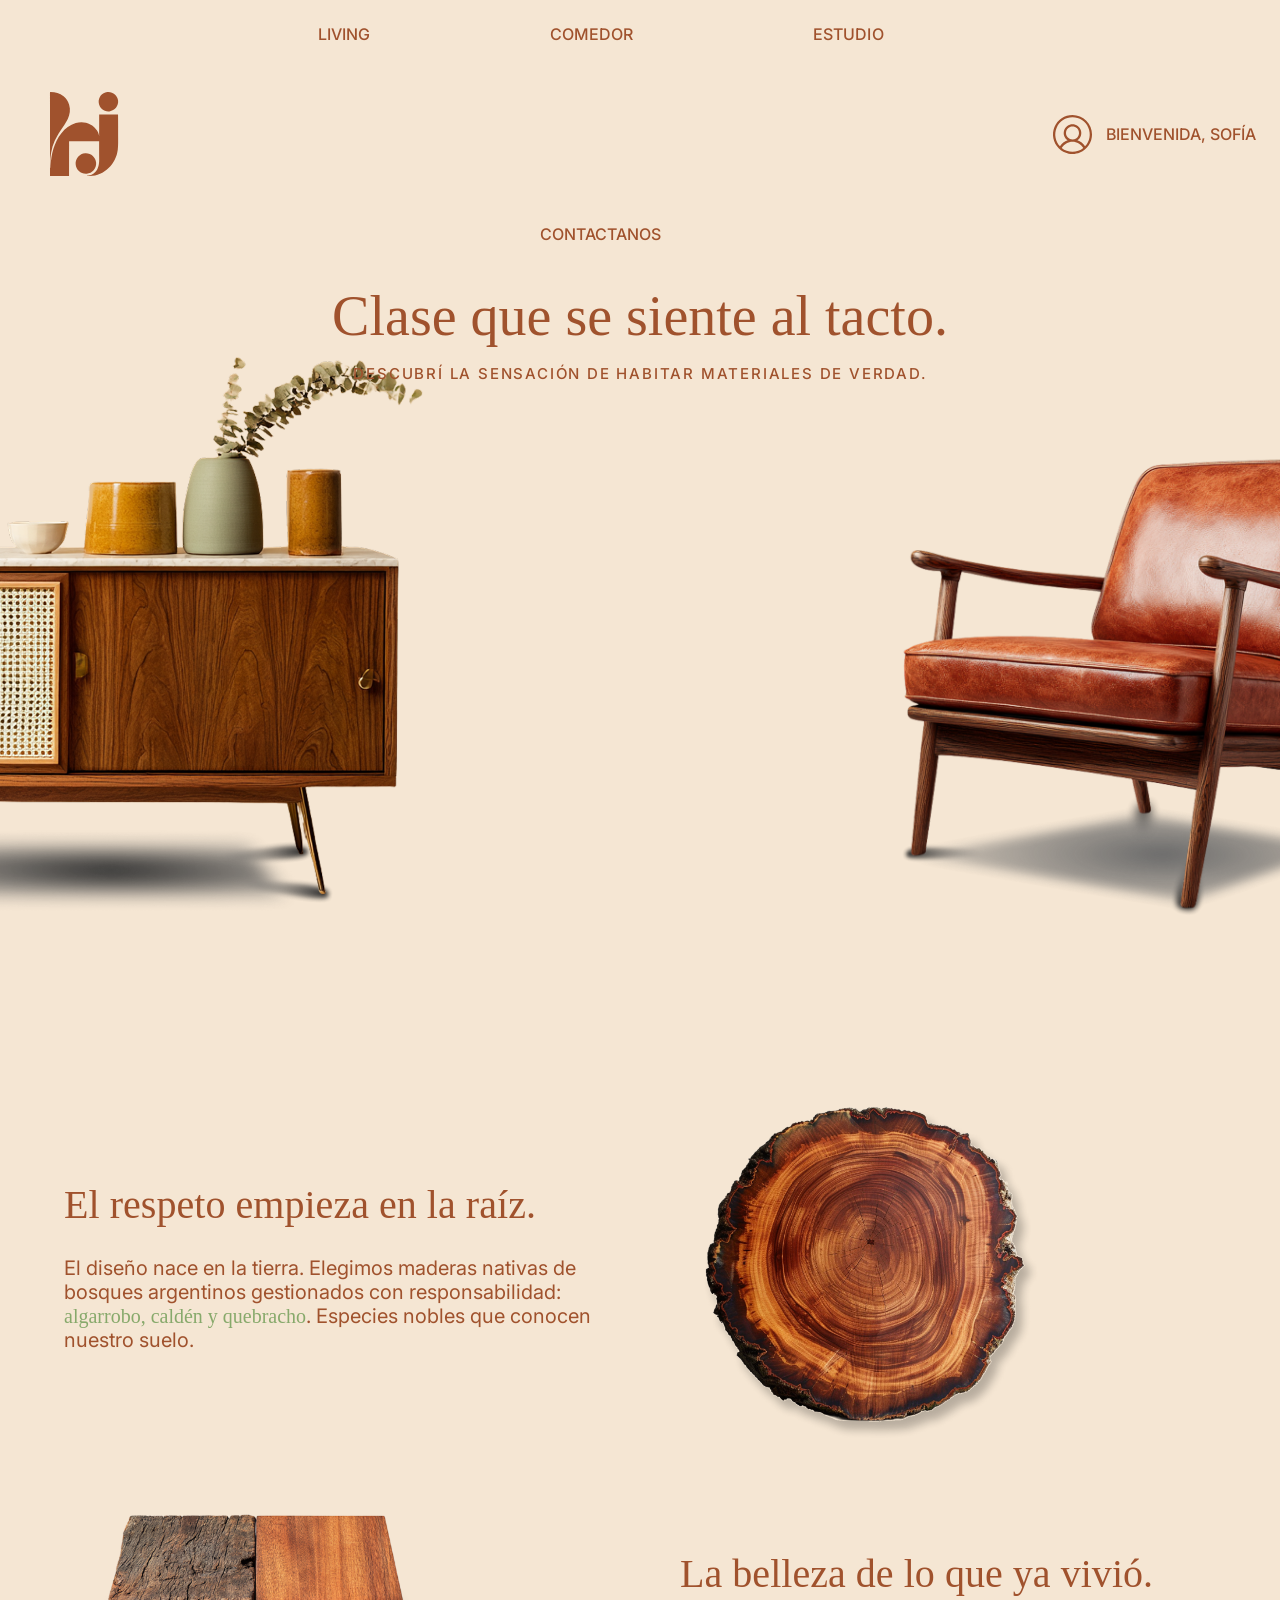
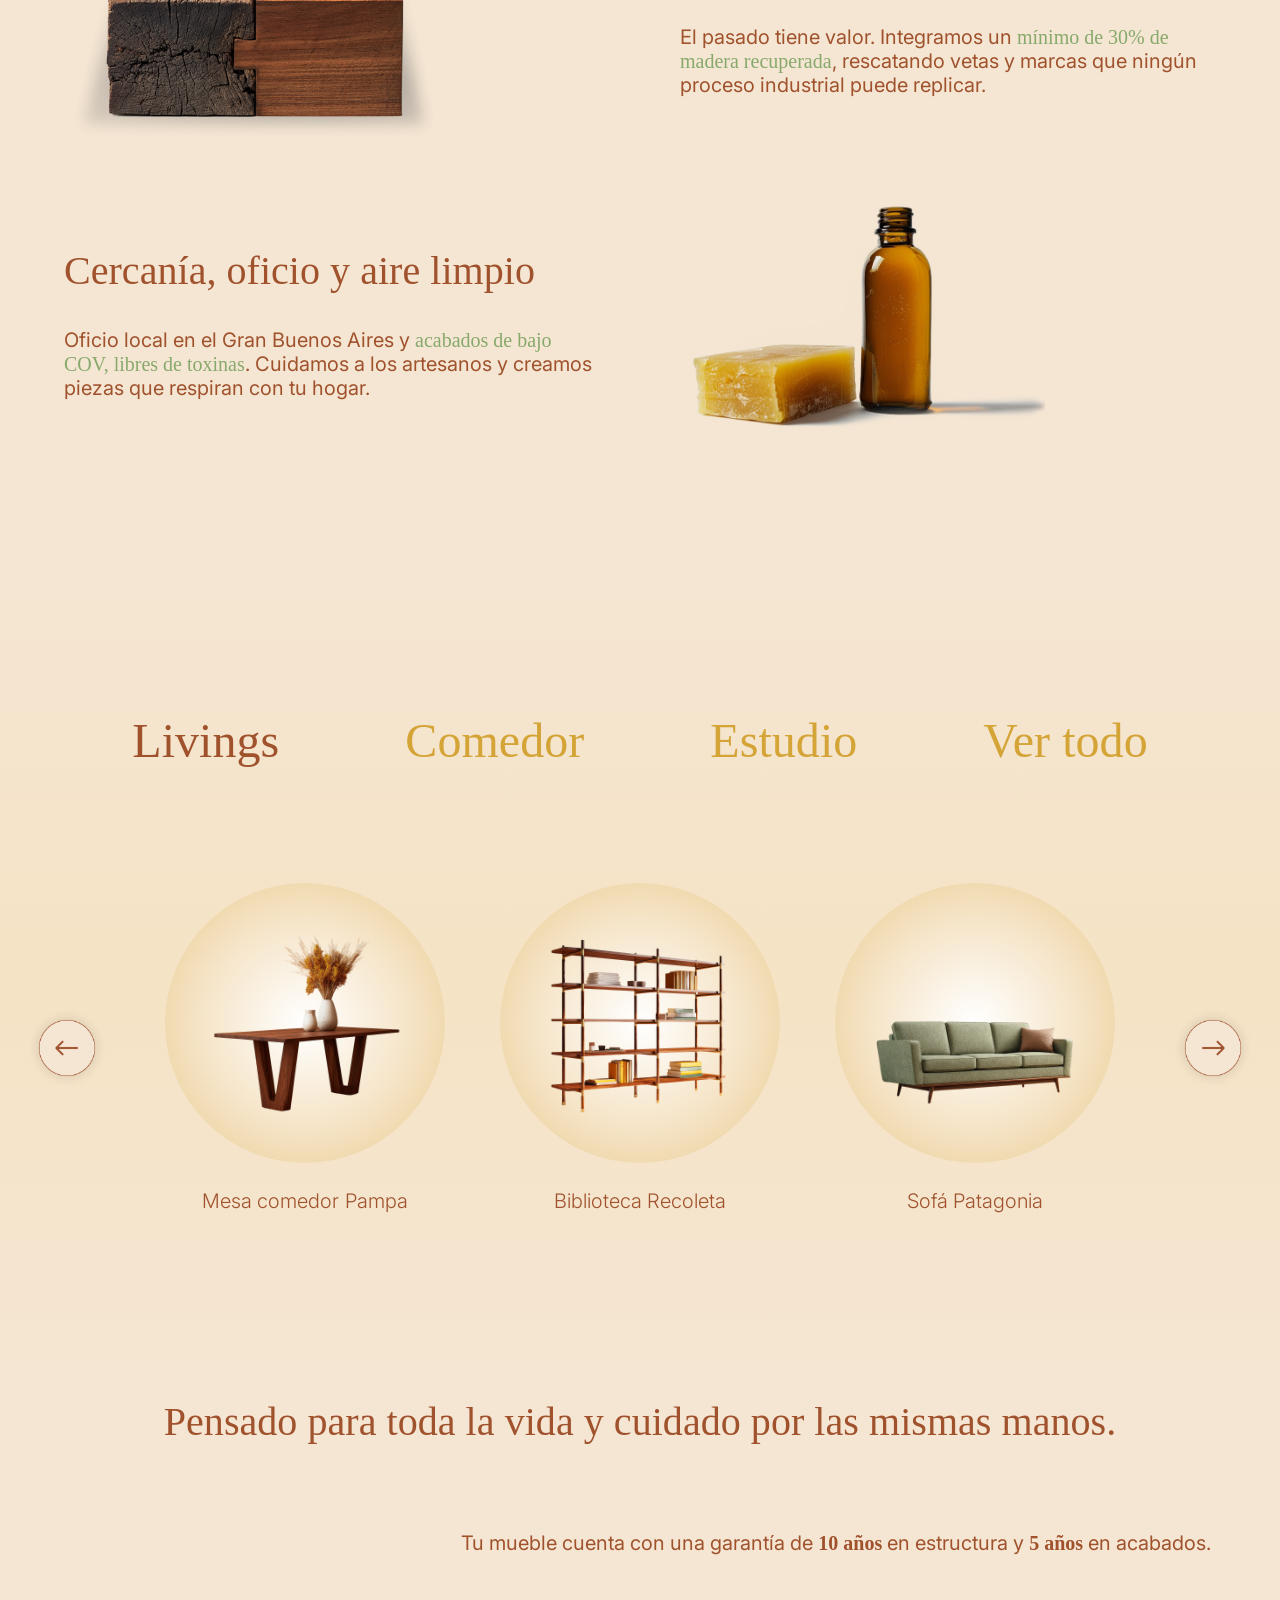
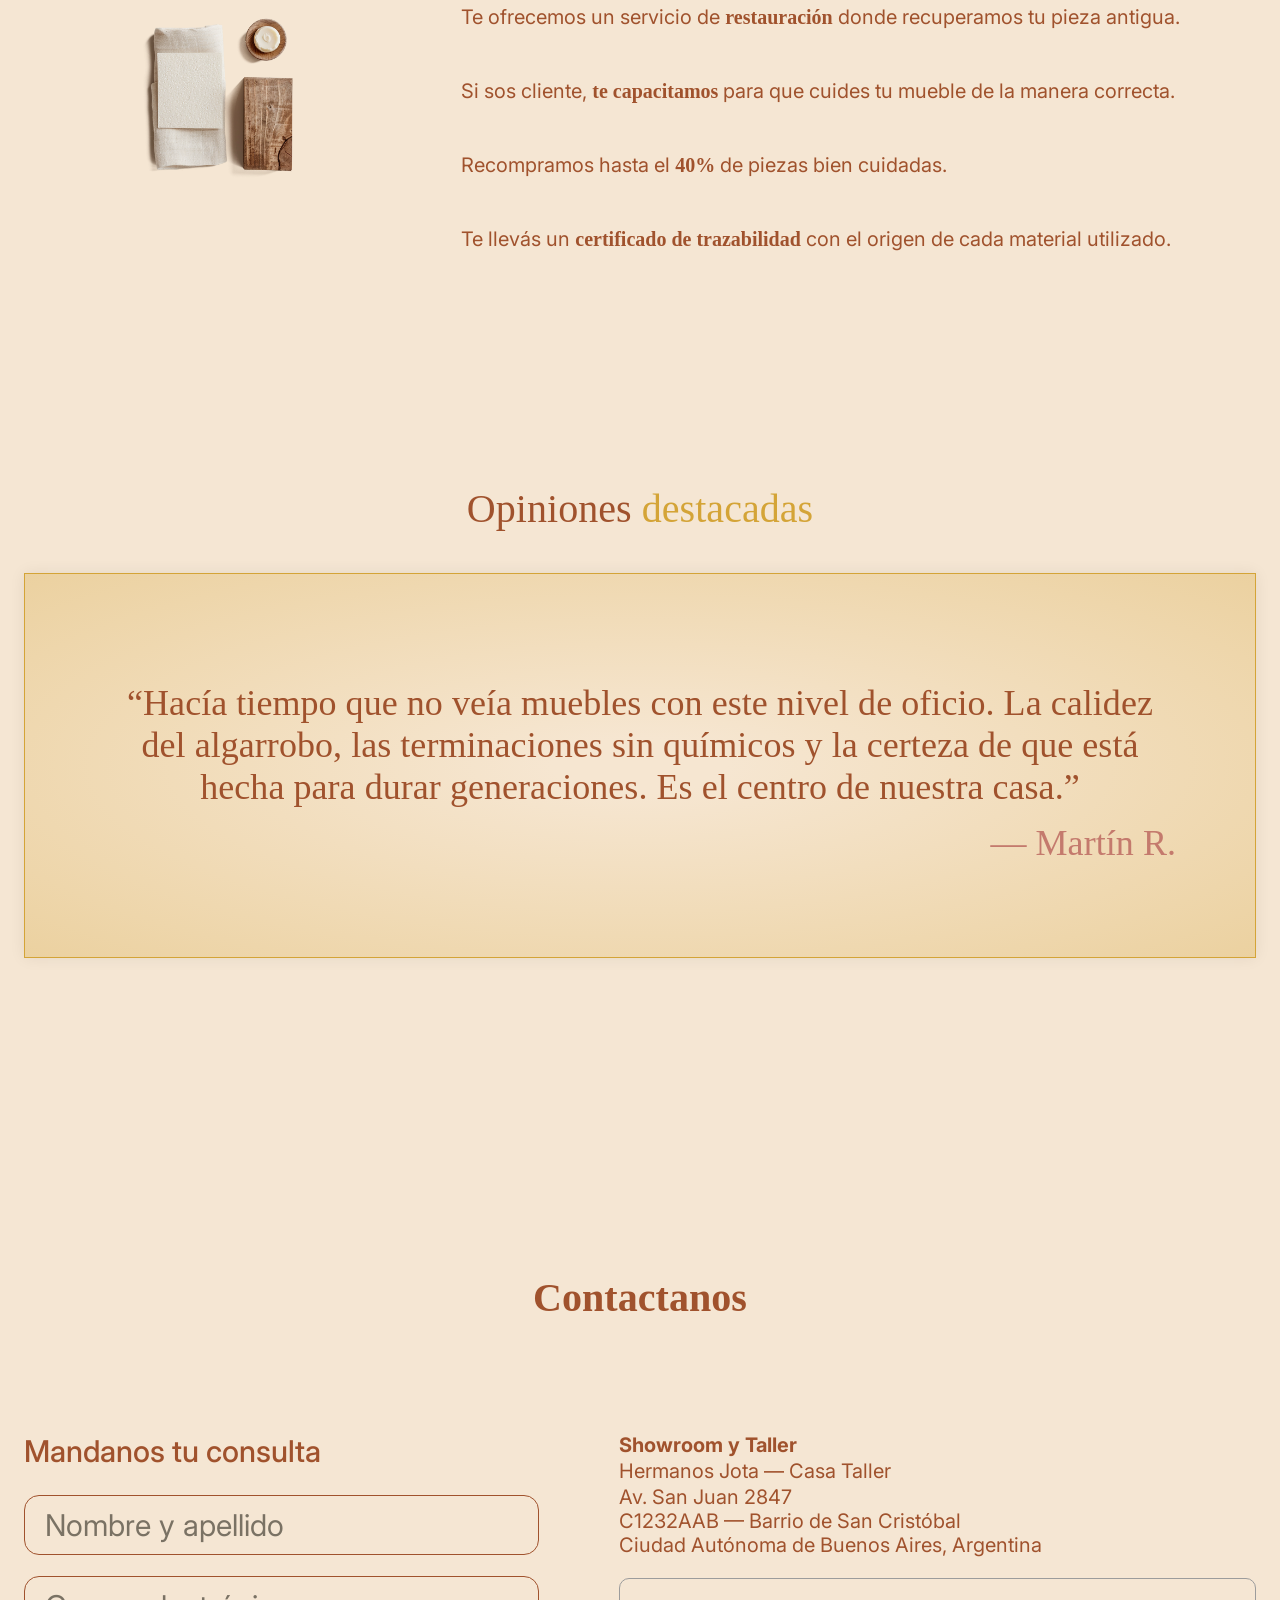
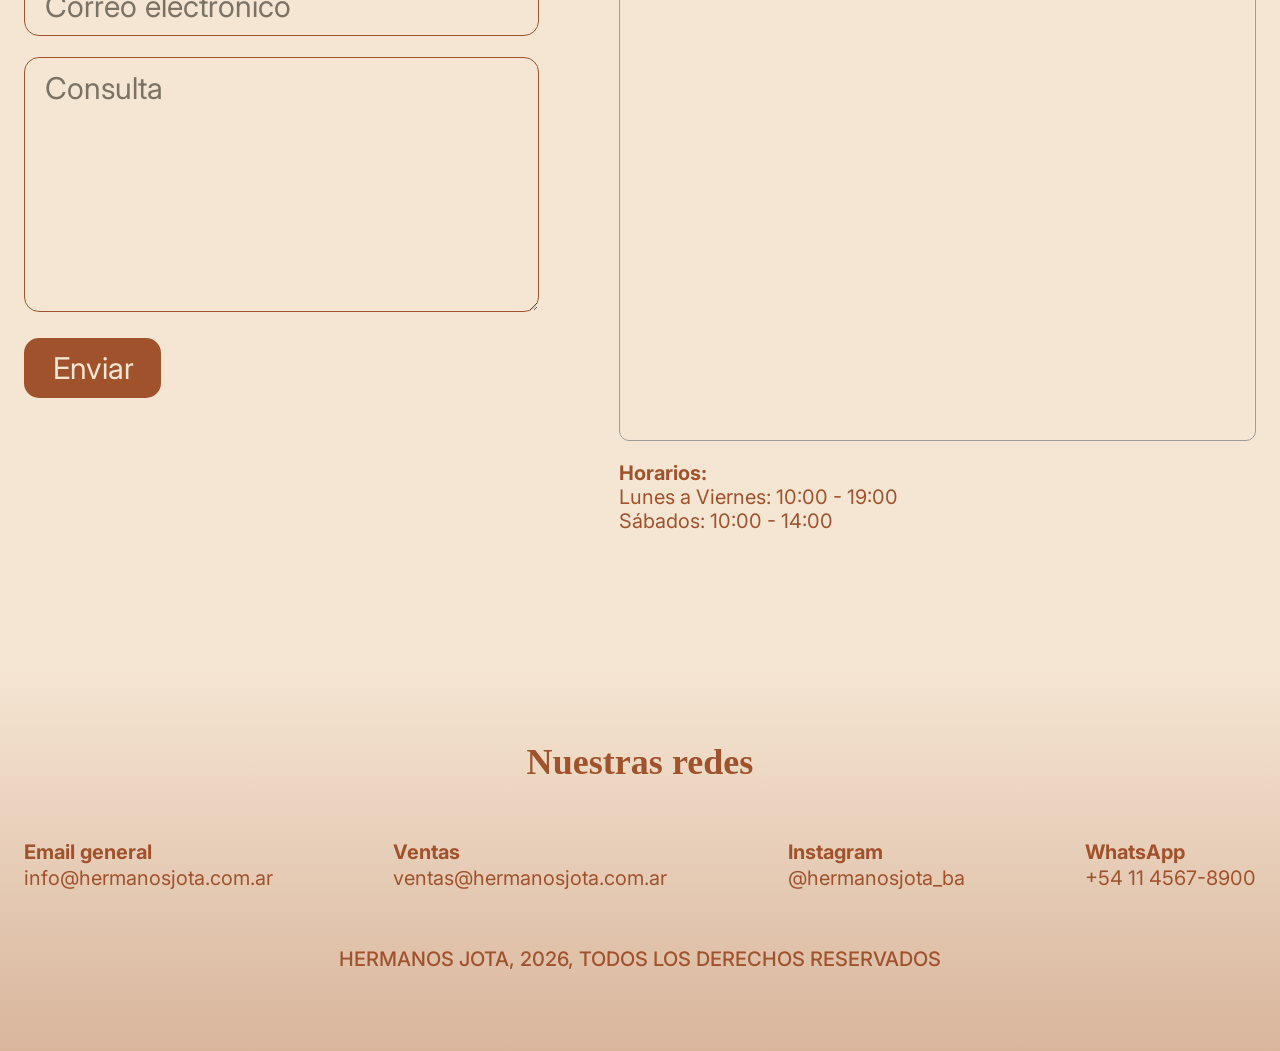
==== index.html @ d978fa51 "Add files via upload" ====
<!DOCTYPE html>
<html lang="es">
  <head>
    <meta charset="UTF-8" />
    <meta name="viewport" content="width=device-width, initial-scale=1.0" />
    <title>Mueblería Jota</title>
    <link rel="preconnect" href="https://fonts.googleapis.com" />
    <link rel="preconnect" href="https://fonts.gstatic.com" crossorigin />
    <link
      href="https://fonts.googleapis.com/css2?family=Inter:wght@300;400;500;700&display=swap"
      rel="stylesheet"
    />
    <link rel="stylesheet" href="css/variables.css" />
    <link rel="stylesheet" href="css/styles.css" />
  </head>
  <body>
    <header class="nav-bar">
      <img
        class="logo-header"
        src="./assets/logo.svg"
        alt="Mueblería Jota"
      />

      <nav class="secciones" aria-label="Secciones">
        <a href="#">LIVING</a>
        <a href="#">COMEDOR</a>
        <a href="#">ESTUDIO</a>
        <a href="#">CONTACTANOS</a>
      </nav>

      <div class="profile">
        <img
          class="profile__icon"
          src="./assets/icon-user.svg"
          alt=""
        />
        <p class="profile__label">BIENVENIDA, SOFÍA</p>
      </div>
    </header>

    <section class="hero-section">
      <div class="hero-container">
        <div class="hero-copy">
          <h1 class="hero-copy__title">Clase que se siente al tacto.</h1>
          <p class="hero-copy__subtitle">
            DESCUBRÍ LA SENSACIÓN DE HABITAR MATERIALES DE VERDAD.
          </p>
        </div>
      </div>

      <!-- Las imágenes van afuera del container de 1200px para tocar los bordes de la ventana -->
      <div class="hero-visuals">
        <img
          class="hero-visuals__mesa"
          src="./assets/Group 7.png"
          alt="Mesa de comedor con tapa de mármol"
        />
        <img
          class="hero-visuals__sillon"
          src="./assets/Group 6.png"
          alt="Sillón de cuero"
        />
      </div>
    </section>

    <section class="sostenibilidad">
      <div class="sostenibilidad__container">
        <article class="sostenibilidad__row">
          <div class="sostenibilidad__copy">
            <h2 class="sostenibilidad__title">El respeto empieza en la raíz.</h2>
            <p class="sostenibilidad__text">
              El diseño nace en la tierra. Elegimos maderas nativas de bosques
              argentinos gestionados con responsabilidad:
              <span class="sostenibilidad__accent">algarrobo, caldén y quebracho</span>.
              Especies nobles que conocen nuestro suelo.
            </p>
          </div>
          <div class="sostenibilidad__media">
            <img
              src="./assets/u2884128359_A_raw_cross-section_log_of_Argentine_Algarrobo_wo_39d5ba76-1113-412d-8379-6209f2582572_3 1.png"
              alt="Corte transversal de un tronco de algarrobo"
            />
          </div>
        </article>

        <article class="sostenibilidad__row sostenibilidad__row--reverse">
          <div class="sostenibilidad__copy">
            <h2 class="sostenibilidad__title">La belleza de lo que ya vivió.</h2>
            <p class="sostenibilidad__text">
              El pasado tiene valor. Integramos un
              <span class="sostenibilidad__accent">mínimo de 30% de madera recuperada</span>,
              rescatando vetas y marcas que ningún proceso industrial puede
              replicar.
            </p>
          </div>
          <div class="sostenibilidad__media">
            <img
              src="./assets/Group 8.png"
              alt="Unión de madera recuperada y madera nueva"
            />
          </div>
        </article>

        <article class="sostenibilidad__row">
          <div class="sostenibilidad__copy sostenibilidad__copy--wide-gap">
            <h2 class="sostenibilidad__title">Cercanía, oficio y aire limpio</h2>
            <p class="sostenibilidad__text">
              Oficio local en el Gran Buenos Aires y
              <span class="sostenibilidad__accent">acabados de bajo COV, libres de toxinas</span>.
              Cuidamos a los artesanos y creamos piezas que respiran con tu
              hogar.
            </p>
          </div>
          <div class="sostenibilidad__media">
            <img
              src="./assets/u2884128359_A_raw_cross-section_log_of_Argentine_Algarrobo_wo_39d5ba76-1113-412d-8379-6209f2582572_32.png"
              alt="Acabado natural con cera y frasco de vidrio"
            />
          </div>
        </article>
      </div>
    </section>

    <section class="catalogo">
      <div class="catalogo__container">
        <nav class="catalogo__categories" aria-label="Categorías del catálogo">
          <a class="catalogo__category catalogo__category--active" href="#">Livings</a>
          <a class="catalogo__category" href="#">Comedor</a>
          <a class="catalogo__category" href="#">Estudio</a>
          <a class="catalogo__category" href="#">Ver todo</a>
        </nav>

        <div class="catalogo__carousel">
          <button class="catalogo__arrow" type="button" aria-label="Producto anterior">
            <img src="./assets/arrow-left.png" alt="" />
          </button>

          <div class="catalogo__products">
            <article class="catalogo__card">
              <div class="catalogo__circle">
                <img
                  src="./assets/Mesa Comedor Pampa.png"
                  alt="Mesa comedor Pampa"
                />
              </div>
              <p class="catalogo__name">Mesa comedor Pampa</p>
            </article>

            <article class="catalogo__card">
              <div class="catalogo__circle">
                <img
                  src="./assets/Biblioteca Recoleta.png"
                  alt="Biblioteca Recoleta"
                />
              </div>
              <p class="catalogo__name">Biblioteca Recoleta</p>
            </article>

            <article class="catalogo__card">
              <div class="catalogo__circle">
                <img
                  src="./assets/Sofá Patagonia.png"
                  alt="Sofá Patagonia"
                />
              </div>
              <p class="catalogo__name">Sofá Patagonia</p>
            </article>
          </div>

          <button class="catalogo__arrow" type="button" aria-label="Producto siguiente">
            <img src="./assets/arrow-right.png" alt="" />
          </button>
        </div>
      </div>
    </section>

    <section class="garantia">
      <div class="garantia__container">
        <h2 class="garantia__title">
          Pensado para toda la vida y cuidado por las mismas manos.
        </h2>

        <div class="garantia__content">
          <div class="garantia__media">
            <img
              src="./assets/u2884128359_A_raw_cross-section_log_of_Argentine_Algarrobo_wo_39d5ba76-1113-412d-8379-6209f2582572_3.png"
              alt="Telas, jabón y madera natural"
            />
          </div>

          <div class="garantia__list">
            <p class="garantia__item">
              Tu mueble cuenta con una garantía de
              <strong>10 años</strong> en estructura y <strong>5 años</strong> en
              acabados.
            </p>
            <p class="garantia__item">
              Te ofrecemos un servicio de <strong>restauración</strong> donde
              recuperamos tu pieza antigua.
            </p>
            <p class="garantia__item">
              Si sos cliente, <strong>te capacitamos</strong> para que cuides tu
              mueble de la manera correcta.
            </p>
            <p class="garantia__item">
              Recompramos hasta el <strong>40%</strong> de piezas bien cuidadas.
            </p>
            <p class="garantia__item">
              Te llevás un <strong>certificado de trazabilidad</strong> con el
              origen de cada material utilizado.
            </p>
          </div>
        </div>
      </div>
    </section>

    <section class="opiniones">
      <div class="opiniones__container">
        <h2 class="opiniones__title">
          Opiniones <span class="opiniones__title-accent">destacadas</span>
        </h2>

        <blockquote class="opiniones__card">
          <p class="opiniones__quote">
            “Hacía tiempo que no veía muebles con este nivel de oficio. La
            calidez del algarrobo, las terminaciones sin químicos y la certeza
            de que está hecha para durar generaciones. Es el centro de nuestra
            casa.”
          </p>
          <footer class="opiniones__author">— Martín R.</footer>
        </blockquote>
      </div>
    </section>

    <section class="contacto" id="contacto">
      <div class="contacto__container">
        <h2 class="contacto__title">Contactanos</h2>

        <div class="contacto__layout">
          <form class="contacto__form" action="#" method="post">
            <p class="contacto__form-title">Mandanos tu consulta</p>

            <div class="contacto__fields">
              <div class="contacto__field">
                <label class="contacto__sr-only" for="nombre">Nombre y apellido</label>
                <input
                  id="nombre"
                  class="contacto__input"
                  type="text"
                  name="nombre"
                  placeholder="Nombre y apellido"
                  autocomplete="name"
                />
              </div>

              <div class="contacto__field">
                <label class="contacto__sr-only" for="email">Correo electrónico</label>
                <input
                  id="email"
                  class="contacto__input"
                  type="email"
                  name="email"
                  placeholder="Correo electrónico"
                  autocomplete="email"
                />
              </div>

              <div class="contacto__field">
                <label class="contacto__sr-only" for="consulta">Consulta</label>
                <textarea
                  id="consulta"
                  class="contacto__textarea"
                  name="consulta"
                  placeholder="Consulta"
                  rows="6"
                ></textarea>
              </div>
            </div>

            <button class="contacto__submit" type="submit">Enviar</button>
          </form>

          <aside class="contacto__info">
            <address class="contacto__address">
              <p><strong>Showroom y Taller</strong></p>
              <p>Hermanos Jota — Casa Taller</p>
              <p>
                Av. San Juan 2847<br />
                C1232AAB — Barrio de San Cristóbal<br />
                Ciudad Autónoma de Buenos Aires, Argentina
              </p>
            </address>

            <div class="map-container">
              <iframe
                src="https://www.google.com/maps?q=Av.+San+Juan+2847,+San+Crist%C3%B3bal,+Buenos+Aires&output=embed"
                title="Ubicación del showroom Hermanos Jota"
                width="100%"
                height="100%"
                style="border: 0"
                allowfullscreen=""
                loading="lazy"
                referrerpolicy="no-referrer-when-downgrade"
              ></iframe>
            </div>

            <p class="contacto__horarios">
              <strong>Horarios:</strong><br />
              Lunes a Viernes: 10:00 - 19:00<br />
              Sábados: 10:00 - 14:00
            </p>
          </aside>
        </div>
      </div>
    </section>

    <footer class="pie">
      <div class="pie__container">
        <h2 class="pie__title">Nuestras redes</h2>

        <div class="pie__redes">
          <div class="pie__item">
            <p class="pie__label">Email general</p>
            <a class="pie__link" href="mailto:info@hermanosjota.com.ar">
              info@hermanosjota.com.ar
            </a>
          </div>

          <div class="pie__item">
            <p class="pie__label">Ventas</p>
            <a class="pie__link" href="mailto:ventas@hermanosjota.com.ar">
              ventas@hermanosjota.com.ar
            </a>
          </div>

          <div class="pie__item">
            <p class="pie__label">Instagram</p>
            <a
              class="pie__link"
              href="https://www.instagram.com/hermanosjota_ba"
              target="_blank"
              rel="noopener noreferrer"
            >
              @hermanosjota_ba
            </a>
          </div>

          <div class="pie__item">
            <p class="pie__label">WhatsApp</p>
            <a class="pie__link" href="https://wa.me/541145678900">
              +54 11 4567-8900
            </a>
          </div>
        </div>

        <p class="pie__copy">
          HERMANOS JOTA, 2026, TODOS LOS DERECHOS RESERVADOS
        </p>
      </div>
    </footer>
  </body>
</html>
---- css/variables.css ----
:root {
    --text-main: #A0522D;
    --bg-surface: #F5E6D3;
    --sust-accent: #87A96B;
    --pink-accent: #C47A6D;
    --gold-accent: #D4A437;
    --radius-md: 12px;
    --transition-base: 0.25s ease;
  }
---- css/styles.css ----
*,
*::before,
*::after {
  box-sizing: border-box;
}

html {
  box-sizing: border-box;
}

body {
  margin: 0;
  background-color: var(--bg-surface);
}

.nav-bar {
  display: flex;
  flex-direction: row;
  flex-wrap: wrap;
  align-items: center;
  justify-content: space-between;
  gap: 24px;
  max-width: 1440px;
  margin: 0 auto;
  padding: 24px 24px 0;
}

.logo-header {
  display: block;
  max-width: 120px;
  height: auto;
  margin-right: 20px;
}

.secciones {
  display: flex;
  flex-direction: row;
  flex-wrap: wrap;
  justify-content: center;
  align-items: center;
  flex: 1;
  gap: 180px;
}

.secciones a {
  font-family: "Inter", sans-serif;
  font-weight: 500;
  font-size: 16px;
  line-height: normal;
  letter-spacing: 0.0192px;
  color: var(--text-main);
  text-decoration: none;
  white-space: nowrap;
}

.profile {
  display: flex;
  flex-direction: row;
  align-items: center;
  gap: 9px;
}

.profile__icon {
  display: block;
  width: 49px;
  height: 49px;
  object-fit: contain;
  margin-left: 10px;
}

.profile__label {
  margin: 0;
  font-family: "Inter", sans-serif;
  font-weight: 500;
  font-size: 16px;
  line-height: normal;
  letter-spacing: 0.0192px;
  color: var(--text-main);
  white-space: nowrap;
}

.hero-section {
  position: relative;
  width: 100%;
  overflow: hidden; /* Corta el sobrante contra el borde de la pantalla */
  display: flex;
  flex-direction: column;
  align-items: center;
  padding-top: 40px;
}

.hero-container {
  display: flex;
  flex-direction: column;
  max-width: 1200px;
  margin: 0 auto;
  padding: 0 24px;
  width: 100%;
  z-index: 2; /* Asegura que el texto esté siempre por encima si se tocan */
}

.hero-copy {
  display: flex;
  flex-direction: column;
  align-items: center;
  gap: 16px; /* 32px era demasiado espacio vertical */
}

.hero-copy__title {
  margin: 0;
  width: 100%;
  font-family: Georgia, "Times New Roman", serif;
  font-weight: 400;
  font-size: 56px;
  line-height: 1.15;
  color: var(--text-main);
  text-align: center;
}

.hero-copy__subtitle {
  margin: 0;
  width: 100%;
  font-family: "Inter", sans-serif;
  font-weight: 500;
  font-size: 15px; /* 20px se iba de escala comparado con el Figma */
  letter-spacing: 0.12em;
  color: var(--text-main);
  text-align: center;
}

/* Contenedor de ancho completo real */
.hero-visuals {
  width: 100vw; /* 100% del ancho del viewport */
  display: flex;
  flex-direction: row;
  justify-content: space-between;
  align-items: flex-end; /* Apoya los muebles en la base */
  margin-top: -220px; /* Sube las imágenes para integrarlas con el espacio del texto */
  pointer-events: none;
}

.hero-visuals img {
  display: block;
  height: auto;
}

/* Mesa a la izquierda */
.hero-visuals__mesa {
  flex: 0 0 auto;
  width: 38vw;
  max-width: 480px;
  min-width: 320px;
  margin-left: -1vw; /* Sangra exactamente hacia el borde izquierdo de la pantalla */
  
}

/* Sillón a la derecha */
.hero-visuals__sillon {
  flex: 0 0 auto;
  width: 38vw;
  max-width: 520px;
  min-width: 300px;
  margin-right: -3vw; /* Sangra exactamente hacia el borde derecho de la pantalla */
  margin-bottom: 50px;
}

.sostenibilidad {
  background-color: var(--bg-surface);
  padding: 118px 0;
}

.sostenibilidad__container {
  display: flex;
  flex-direction: column;
  gap: 35px;
  max-width: 1200px;
  width: 100%;
  margin: 0 auto;
  padding: 0 24px;
}

.sostenibilidad__row {
  display: flex;
  flex-direction: row;
  align-items: center;
  gap: 80px;
}

.sostenibilidad__row--reverse {
  flex-direction: row-reverse;
}

.sostenibilidad__copy {
  display: flex;
  flex-direction: column;
  align-items: flex-start;
  gap: 28px;
  flex: 1 1 0;
  min-width: 0;
}

.sostenibilidad__copy--wide-gap {
  gap: 34px;
}

.sostenibilidad__title {
  margin: 0;
  width: 100%;
  font-family: Georgia, "Times New Roman", serif;
  font-weight: 400;
  font-size: 40px;
  line-height: normal;
  letter-spacing: 0.0368px;
  color: var(--text-main);
}

.sostenibilidad__text {
  margin: 0;
  width: 100%;
  font-family: "Inter", sans-serif;
  font-weight: 400;
  font-size: 20px;
  line-height: normal;
  color: var(--text-main);
}

.sostenibilidad__accent {
  font-family: Georgia, "Times New Roman", serif;
  font-weight: 400;
  color: var(--sust-accent);
}

.sostenibilidad__media {
  display: flex;
  flex-direction: column;
  flex: 1 1 0;
  min-width: 0;
}

.sostenibilidad__media img {
  display: block;
  width: 70%;
  max-width: 100%;
  height: auto;
}

.catalogo {
  background: linear-gradient(
    180deg,
    var(--bg-surface) 0%,
    #f5e3c5 50%,
    var(--bg-surface) 100%
  );
  padding: 150px 24px 180px 24px;
}

.catalogo__container {
  display: flex;
  flex-direction: column;
  align-items: center;
  gap: 115px;
  width: 100%;
  max-width: 1824px;
  margin: 0 auto;
}

.catalogo__categories {
  display: flex;
  flex-direction: row;
  align-items: center;
  justify-content: center;
  gap: 126px;
}

.catalogo__category {
  font-family: Georgia, "Times New Roman", serif;
  font-weight: 400;
  font-size: 48px;
  line-height: normal;
  letter-spacing: 0.048px;
  color: var(--gold-accent);
  text-decoration: none;
  white-space: nowrap;
}

.catalogo__category--active {
  color: var(--text-main);
}

.catalogo__carousel {
  display: flex;
  flex-direction: row;
  align-items: center;
  justify-content: center;
  gap: 55px;
  width: 100%;
}

.catalogo__arrow {
  display: flex;
  align-items: center;
  justify-content: center;
  width: 86px;
  height: 86px;
  padding: 0;
  border: none;
  background: transparent;
  cursor: pointer;
  flex-shrink: 0;
}

.catalogo__arrow img {
  display: block;
  width: 86px;
  height: 86px;
  object-fit: contain;
}

.catalogo__products {
  display: flex;
  flex-direction: row;
  align-items: center;
  justify-content: center;
  gap: 55px;
  flex: 1;
  min-width: 0;
}

.catalogo__card {
  display: flex;
  flex-direction: column;
  align-items: center;
  gap: 26px;
  flex: 1 1 0;
  max-width: 475px;
  min-width: 0;
}

.catalogo__circle {
  display: flex;
  align-items: center;
  justify-content: center;
  width: 100%;
  aspect-ratio: 1;
  border-radius: 50%;
  overflow: hidden;
  background: radial-gradient(
    circle at center,
    #ffffff 0%,
    #f5e3c5 55%,
    #e8c98a 100%
  );
}

.catalogo__circle img {
  display: block;
  width: 80%;
  height: auto;
  max-width: 100%;
  object-fit: contain;
}

.catalogo__name {
  margin: 0;
  font-family: "Inter", sans-serif;
  font-weight: 300;
  font-size: 20px;
  line-height: normal;
  letter-spacing: 0.004px;
  color: var(--text-main);
  text-align: center;
}

.garantia {
  background-color: var(--bg-surface);
  padding: 5px 24px 5px 24px;
}

.garantia__container {
  display: flex;
  flex-direction: column;
  align-items: center;
  gap: 86px;
  width: 100%;
  max-width: 1796px;
  margin: 0 auto;
}

.garantia__title {
  margin: 0;
  width: 100%;
  max-width: 1258px;
  font-family: Georgia, "Times New Roman", serif;
  font-weight: 400;
  font-size: 40px;
  line-height: normal;
  letter-spacing: 0.048px;
  color: var(--text-main);
  text-align: center;
}

.garantia__content {
  display: flex;
  flex-direction: row;
  align-items: center;
  justify-content: center;
  gap: 40px;
  width: 100%;
}

.garantia__media {
  display: flex;
  flex-direction: column;
  flex: 1 1 0;
  min-width: 0;
}

.garantia__media img {
  display: block;
  width: 100%;
  max-width: 100%;
  height: auto;
}

.garantia__list {
  display: flex;
  flex-direction: column;
  align-items: flex-start;
  gap: 50px;
  flex: 2 1 0;
  min-width: 0;
}

.garantia__item {
  margin: 0;
  width: 100%;
  font-family: "Inter", sans-serif;
  font-weight: 400;
  font-size: 20px;
  line-height: normal;
  color: var(--text-main);
}

.garantia__item strong {
  font-family: Georgia, "Times New Roman", serif;
  font-weight: 700;
}

.opiniones {
  background-color: var(--bg-surface);
  padding: 229px 24px;
}

.opiniones__container {
  display: flex;
  flex-direction: column;
  align-items: center;
  gap: 41px;
  width: 100%;
  max-width: 1304px;
  margin: 0 auto;
}

.opiniones__title {
  margin: 0;
  font-family: Georgia, "Times New Roman", serif;
  font-weight: 400;
  font-size: 40px;
  line-height: normal;
  letter-spacing: 0.048px;
  color: var(--text-main);
  text-align: center;
}

.opiniones__title-accent {
  color: var(--gold-accent);
}

.opiniones__card {
  display: flex;
  flex-direction: column;
  align-items: flex-end;
  gap: 14px;
  width: 100%;
  margin: 0;
  padding: 108px 79px 93px;
  border: 0.1px solid var(--gold-accent);
  box-shadow: 0px 0px 14.9px rgba(0, 0, 0, 0.07);
  background: radial-gradient(
    ellipse at center,
    #f6e6d1 10%,
    #eed6ab 80%,
    #e5c584 150%,
    #ddb55e 200%,
    var(--gold-accent) 100%
  );
}

.opiniones__quote {
  margin: 0;
  width: 100%;
  font-family: Georgia, "Times New Roman", serif;
  font-weight: 400;
  font-size: 36px;
  line-height: normal;
  letter-spacing: 0.048px;
  color: var(--text-main);
  text-align: center;
}

.opiniones__author {
  font-family: Georgia, "Times New Roman", serif;
  font-weight: 400;
  font-size: 36px;
  line-height: normal;
  letter-spacing: 0.048px;
  color: var(--pink-accent);
}

.contacto {
  background-color: var(--bg-surface);
  padding: 87px 24px 80px;
}

.contacto__container {
  display: flex;
  flex-direction: column;
  align-items: center;
  gap: 112px;
  width: 100%;
  max-width: 1474px;
  margin: 0 auto;
}

.contacto__title {
  margin: 0;
  font-family: Georgia, "Times New Roman", serif;
  font-weight: 700;
  font-size: 40px;
  line-height: normal;
  letter-spacing: 0.04px;
  color: var(--text-main);
  text-align: center;
}

.contacto__layout {
  display: flex;
  flex-direction: row;
  align-items: flex-start;
  justify-content: space-between;
  gap: 80px;
  width: 100%;
}

.contacto__form {
  display: flex;
  flex-direction: column;
  align-items: flex-start;
  gap: 26px;
  flex: 0 1 566px;
  width: 100%;
  max-width: 566px;
}

.contacto__form-title {
  margin: 0;
  font-family: "Inter", sans-serif;
  font-weight: 500;
  font-size: 30px;
  line-height: normal;
  color: var(--text-main);
}

.contacto__fields {
  display: flex;
  flex-direction: column;
  align-items: flex-start;
  gap: 21px;
  width: 100%;
}

.contacto__field {
  width: 100%;
}

.contacto__sr-only {
  position: absolute;
  width: 1px;
  height: 1px;
  padding: 0;
  margin: -1px;
  overflow: hidden;
  clip: rect(0, 0, 0, 0);
  white-space: nowrap;
  border: 0;
}

.contacto__input,
.contacto__textarea {
  display: block;
  width: 100%;
  box-sizing: border-box;
  padding: 12px 19.5px;
  border: 1px solid var(--text-main);
  border-radius: 15px;
  background-color: var(--bg-surface);
  font-family: "Inter", sans-serif;
  font-weight: 400;
  font-size: 30px;
  line-height: normal;
  color: var(--text-main);
}

.contacto__input {
  height: 60px;
}

.contacto__textarea {
  height: 255px;
  resize: vertical;
}

.contacto__input::placeholder,
.contacto__textarea::placeholder {
  color: #7a7264;
  opacity: 1;
}

.contacto__input:focus,
.contacto__textarea:focus {
  outline: 2px solid var(--text-main);
  outline-offset: 2px;
}

.contacto__submit {
  display: flex;
  align-items: center;
  justify-content: center;
  width: 137px;
  height: 60px;
  padding: 12px 24px 12px 26px;
  border: none;
  border-radius: 15px;
  background-color: var(--text-main);
  font-family: "Inter", sans-serif;
  font-weight: 400;
  font-size: 30px;
  line-height: normal;
  color: var(--bg-surface);
  cursor: pointer;
  transition: opacity var(--transition-base);
}

.contacto__submit:hover {
  opacity: 0.9;
}

.contacto__info {
  display: flex;
  flex-direction: column;
  align-items: flex-start;
  gap: 20px;
  flex: 0 1 700px;
  width: 100%;
  max-width: 700px;
}

.contacto__address,
.contacto__horarios {
  margin: 0;
  font-family: "Inter", sans-serif;
  font-weight: 400;
  font-size: 20px;
  line-height: normal;
  font-style: normal;
  color: var(--text-main);
}

.contacto__address p {
  margin: 0 0 1.6px;
}

.contacto__address strong,
.contacto__horarios strong {
  font-weight: 700;
}

.map-container {
  width: 100%;
  height: 463px;
  border: 1px solid #9c9c9c;
  border-radius: 10px;
  overflow: hidden;
}

.map-container iframe {
  display: block;
  width: 100%;
  height: 100%;
  border: 0;
}

@media (max-width: 767px) {
  .contacto__layout {
    flex-direction: column;
    align-items: stretch;
    gap: 48px;
  }

  .contacto__form,
  .contacto__info {
    max-width: none;
    flex: 1 1 auto;
  }

  .map-container {
    height: 280px;
  }
}

.pie {
  background: linear-gradient(
    180deg,
    var(--bg-surface) 11.268%,
    var(--text-main) 281.84%
  );
  padding: 128px 24px 80px;
}

.pie__container {
  display: flex;
  flex-direction: column;
  align-items: center;
  gap: 57px;
  width: 100%;
  max-width: 1315px;
  margin: 0 auto;
}

.pie__title {
  margin: 0;
  font-family: Georgia, "Times New Roman", serif;
  font-weight: 700;
  font-size: 36px;
  line-height: normal;
  letter-spacing: 0.036px;
  color: var(--text-main);
  text-align: center;
}

.pie__redes {
  display: flex;
  flex-direction: row;
  align-items: flex-start;
  justify-content: space-between;
  gap: 101px;
  width: 100%;
}

.pie__item {
  display: flex;
  flex-direction: column;
  gap: 1.6px;
  min-width: 0;
}

.pie__label {
  margin: 0;
  font-family: "Inter", sans-serif;
  font-weight: 700;
  font-size: 20px;
  line-height: normal;
  color: var(--text-main);
}

.pie__link {
  font-family: "Inter", sans-serif;
  font-weight: 400;
  font-size: 20px;
  line-height: normal;
  color: var(--text-main);
  text-decoration: none;
}

.pie__link:hover {
  text-decoration: underline;
}

.pie__copy {
  margin: 0;
  font-family: "Inter", sans-serif;
  font-weight: 500;
  font-size: 20px;
  line-height: normal;
  letter-spacing: 0.016px;
  color: var(--text-main);
  text-align: center;
}

@media (max-width: 767px) {
  .pie__redes {
    flex-direction: column;
    align-items: center;
    gap: 32px;
    text-align: center;
  }

  .pie__item {
    align-items: center;
  }
}
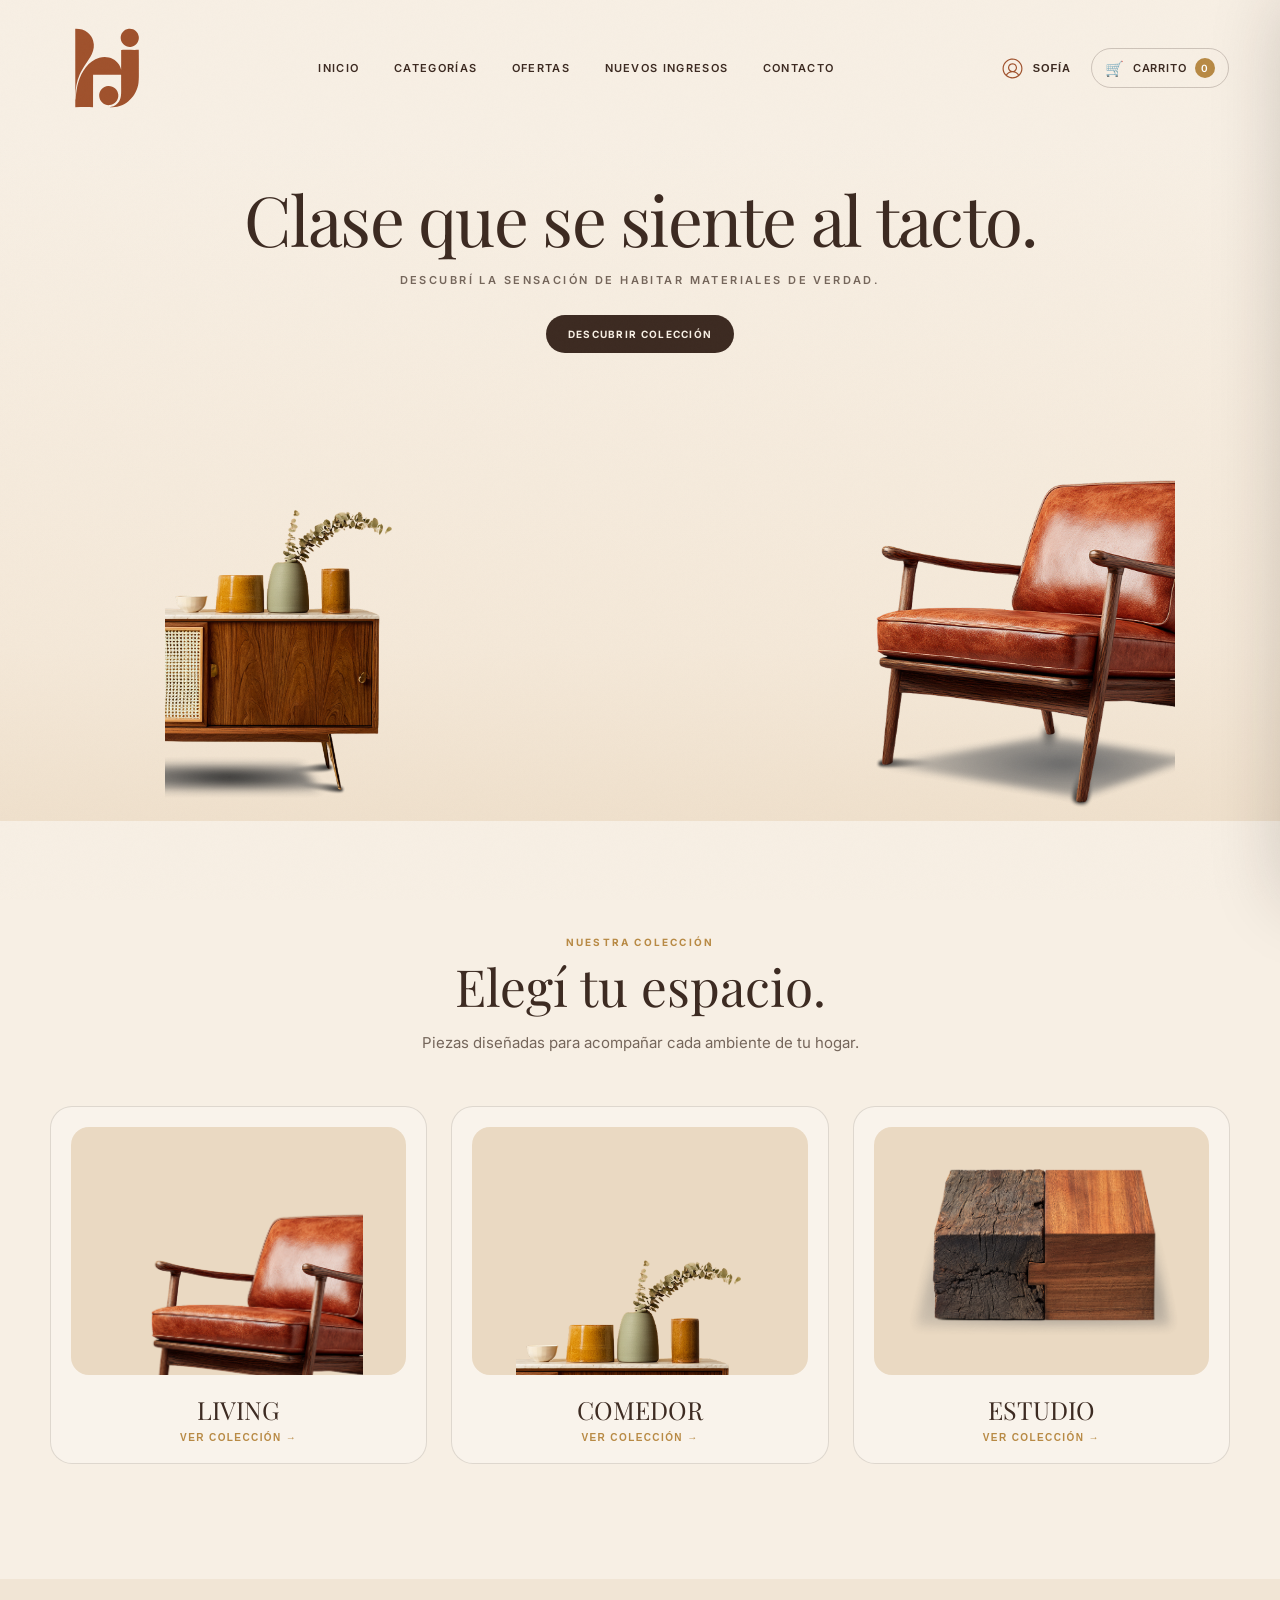
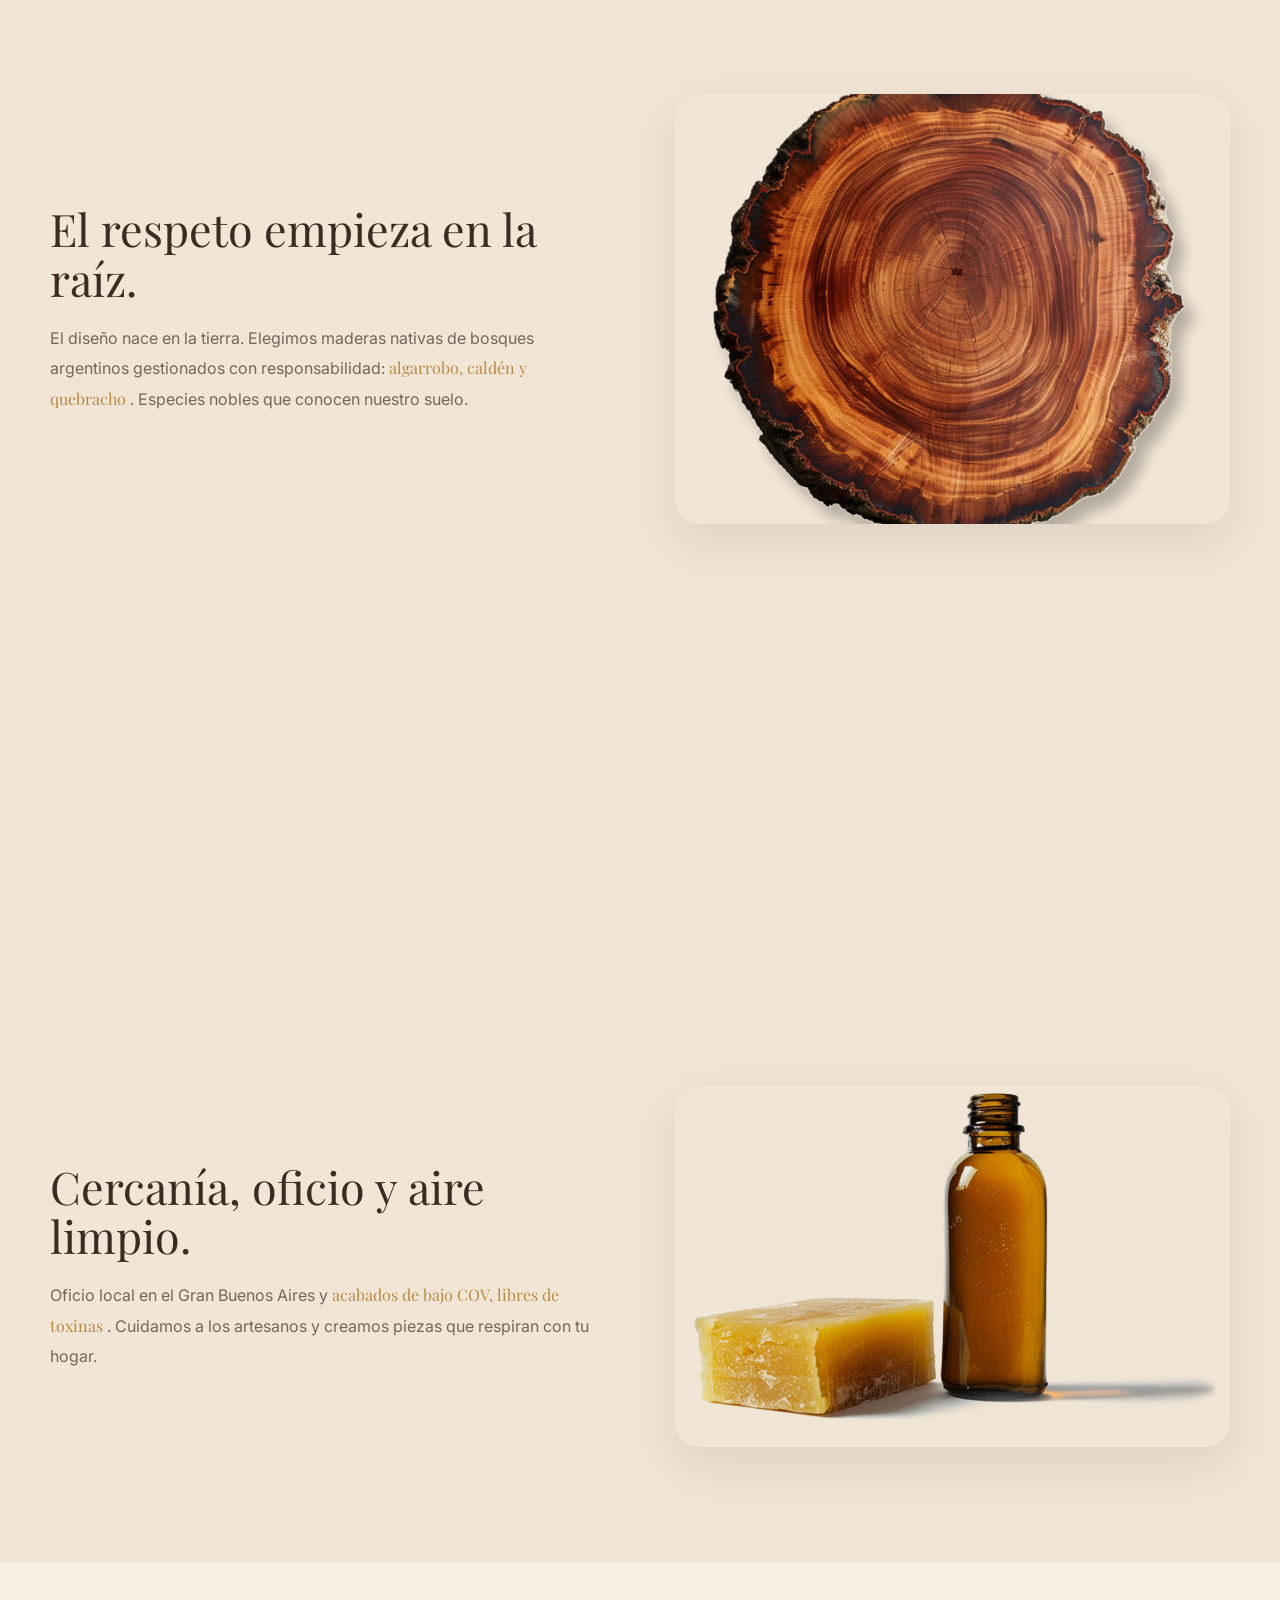
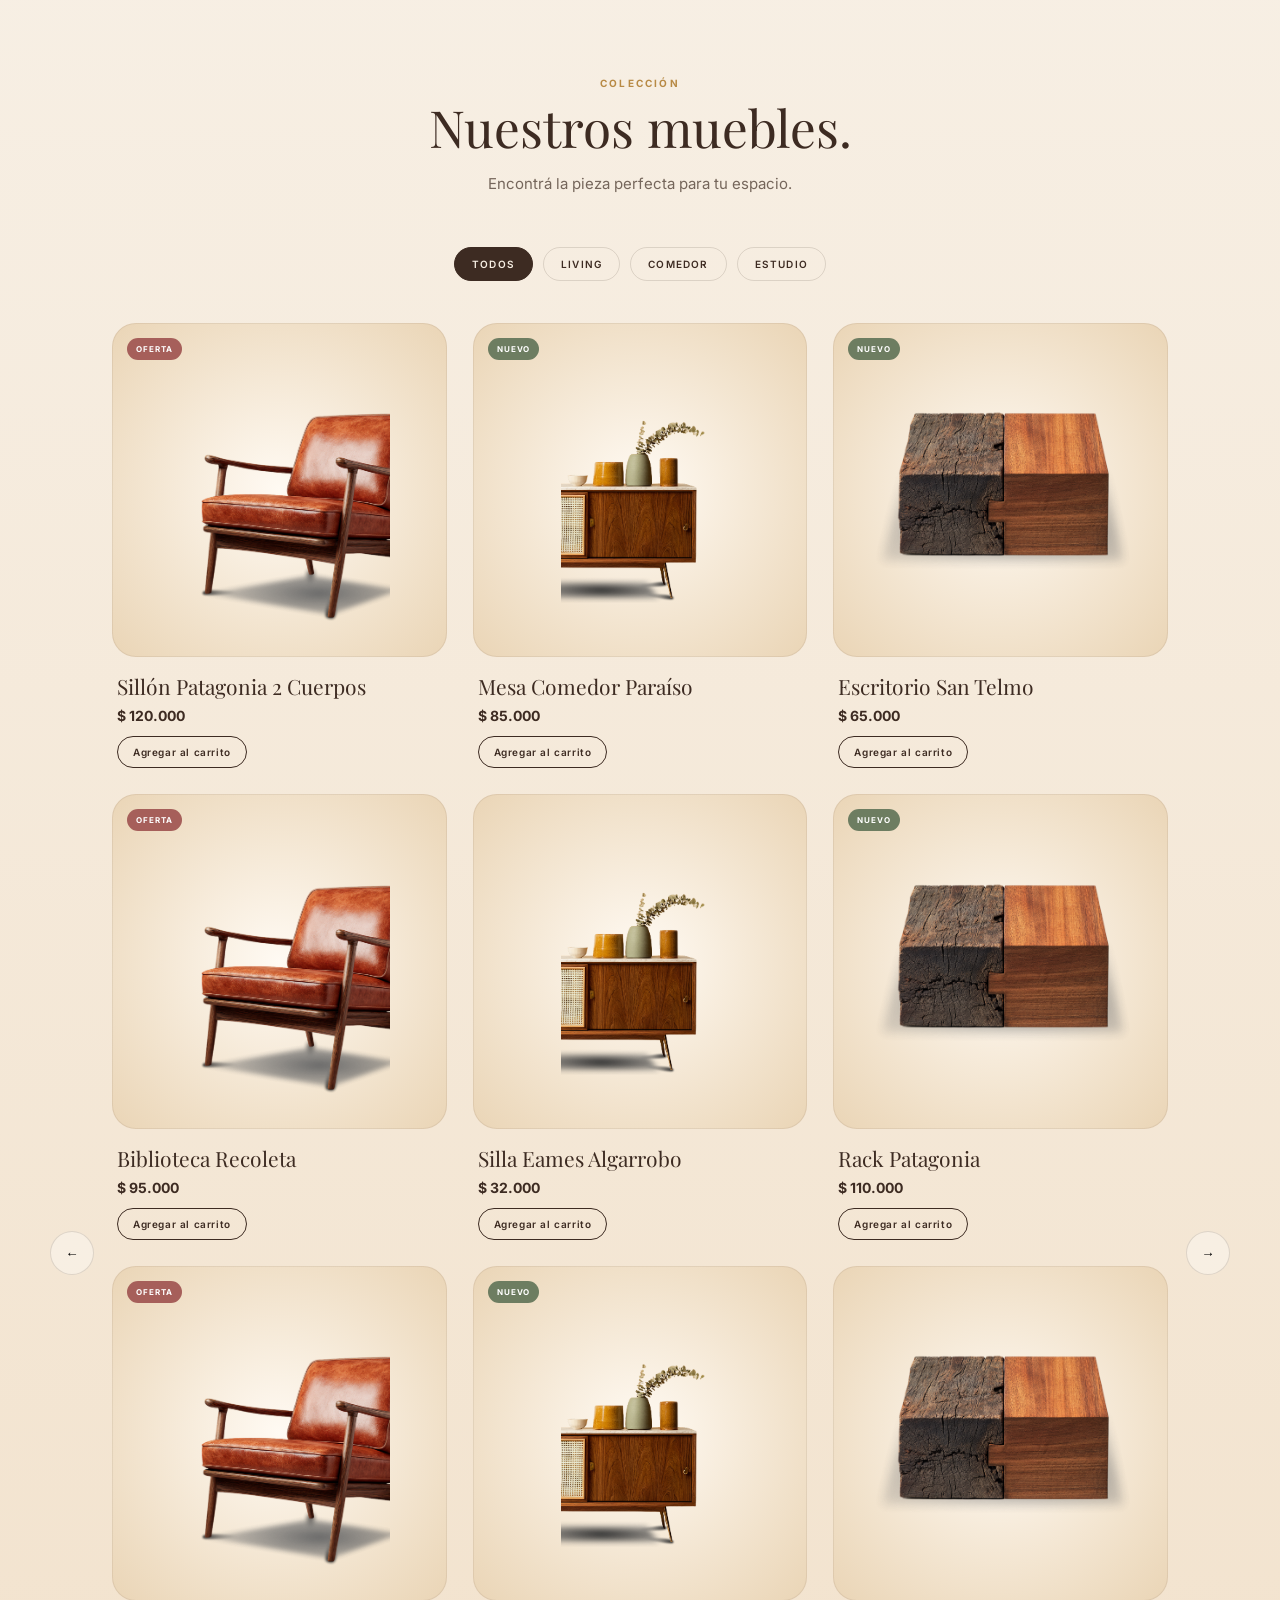
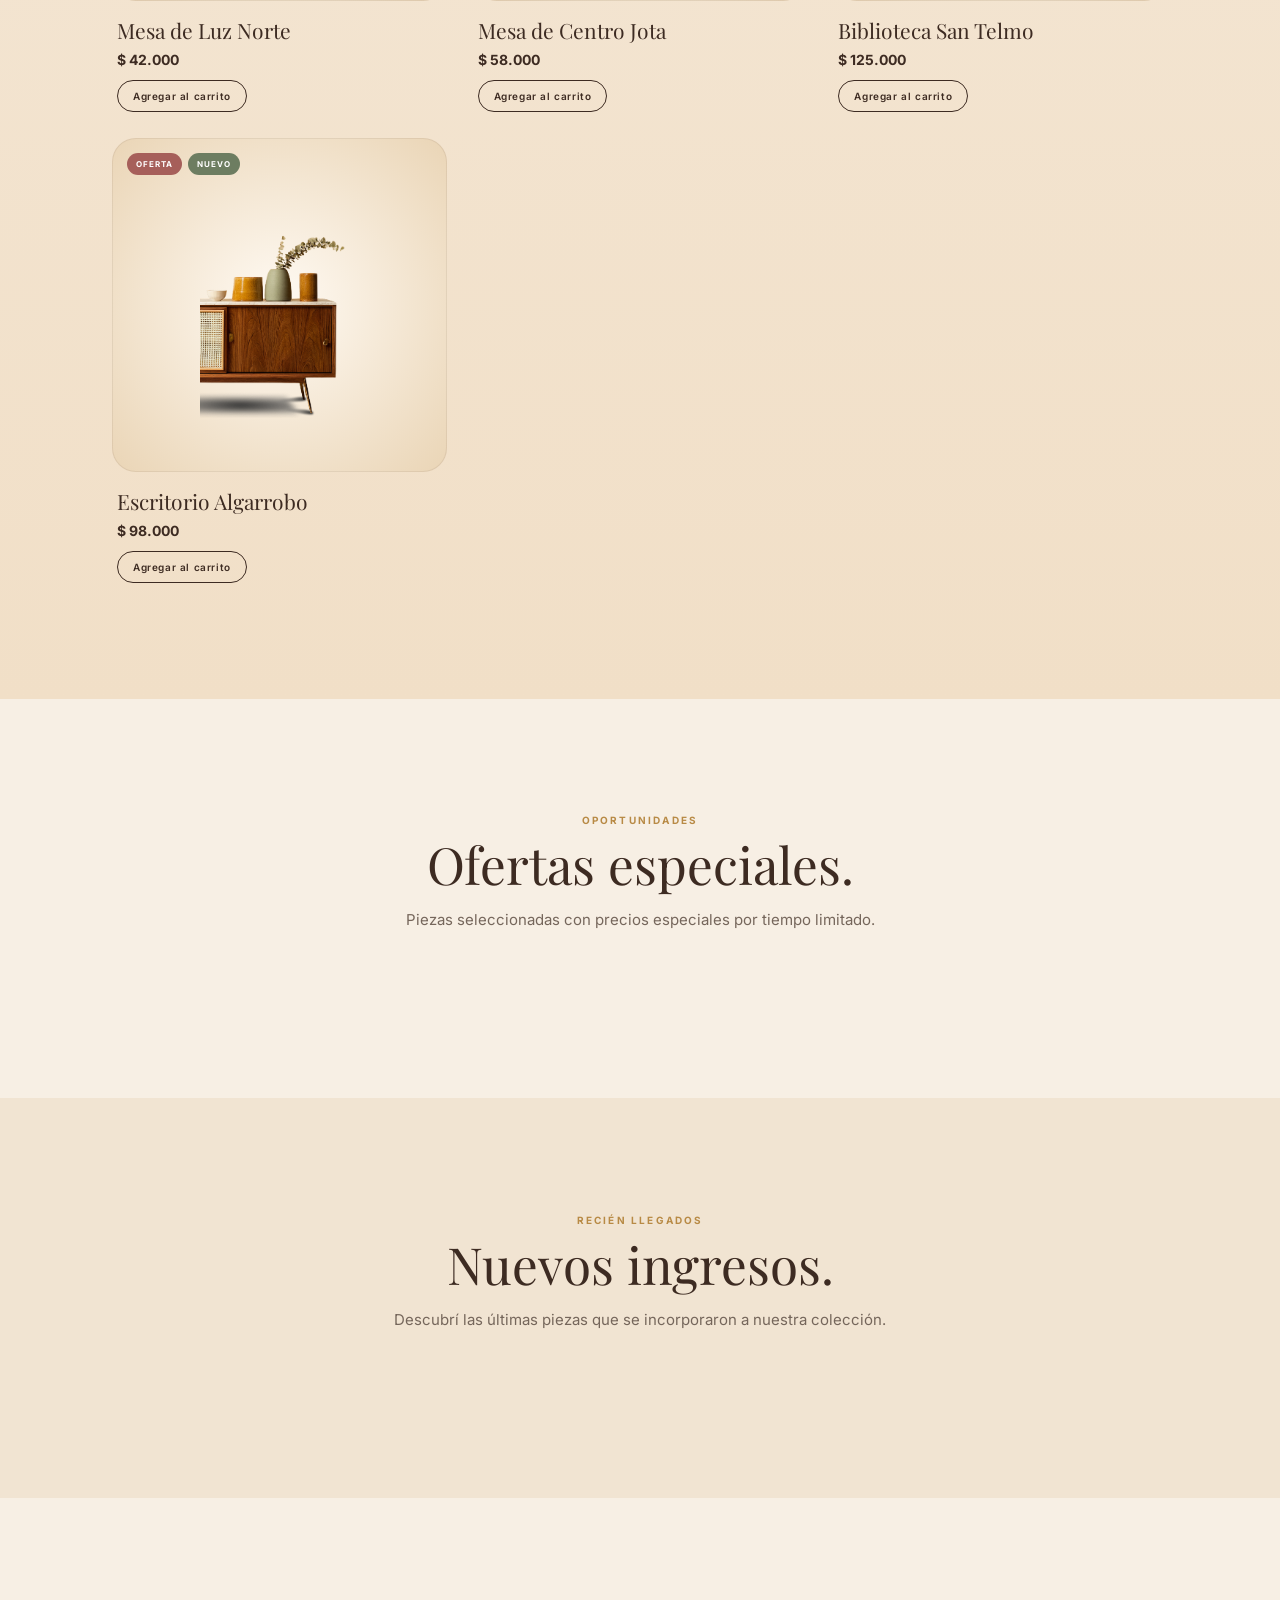
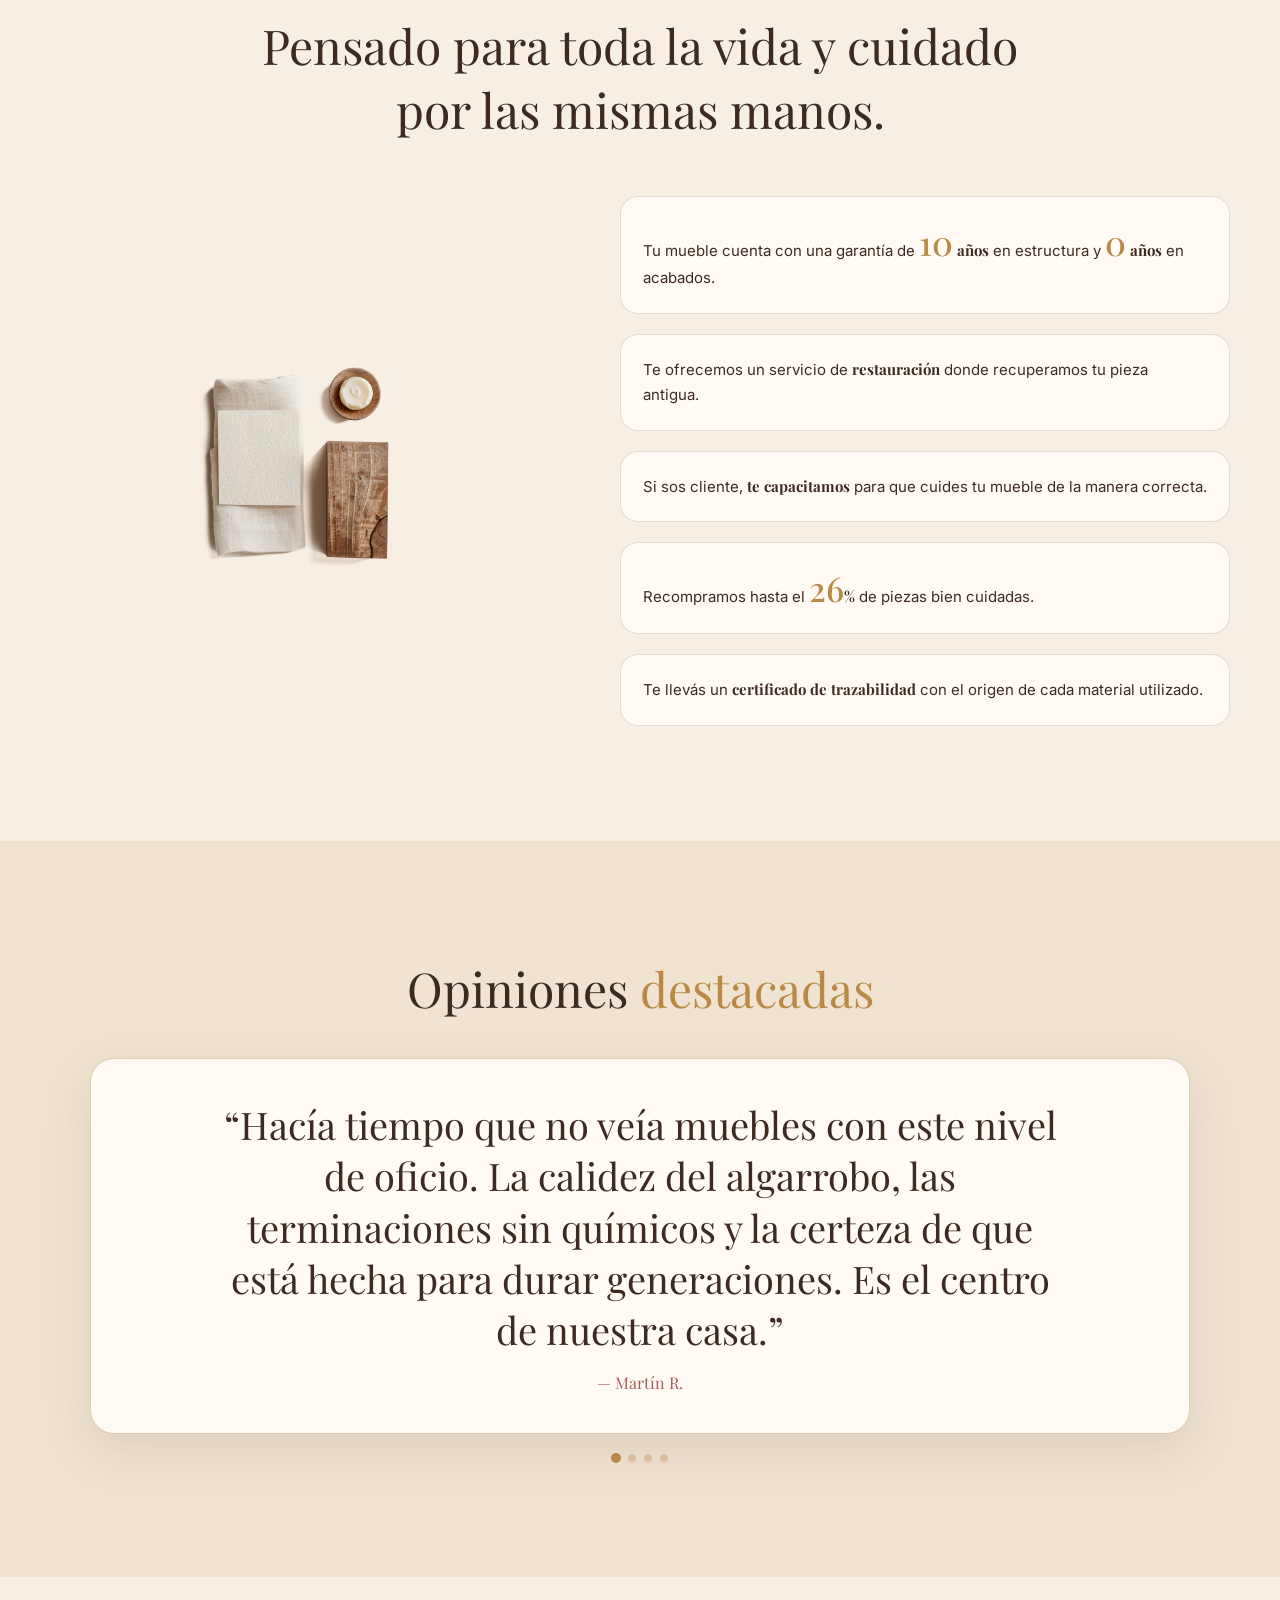
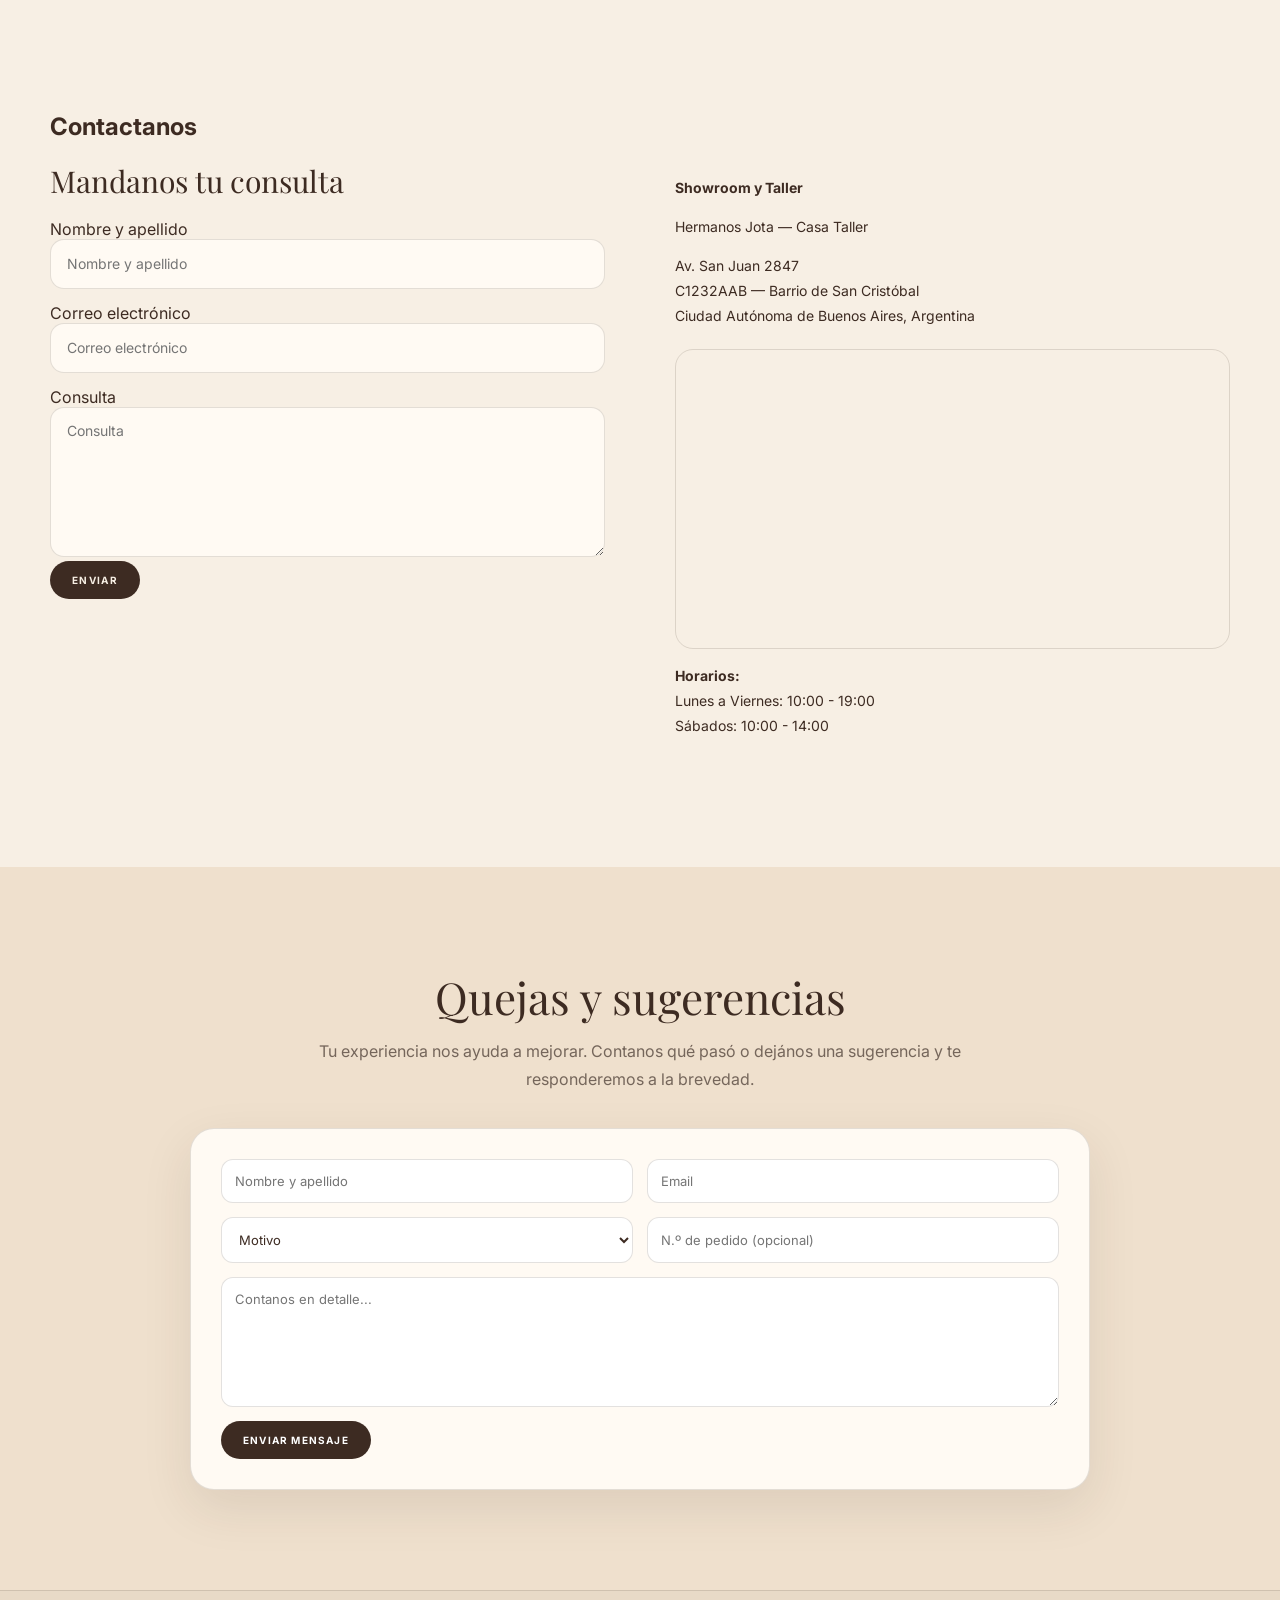
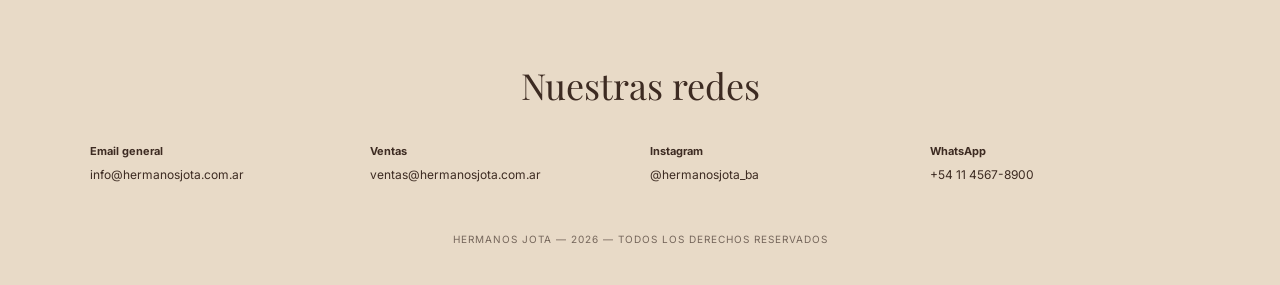
==== commit 35e5667f: "Se corrige diseño visual, cabecera, carrito e interactividad de JS" ====
--- a/index.html
+++ b/index.html
@@ -1,248 +1,910 @@
 <!DOCTYPE html>
 <html lang="es">
-  <head>
-    <meta charset="UTF-8" />
-    <meta name="viewport" content="width=device-width, initial-scale=1.0" />
-    <title>Mueblería Jota</title>
-    <link rel="preconnect" href="https://fonts.googleapis.com" />
-    <link rel="preconnect" href="https://fonts.gstatic.com" crossorigin />
-    <link
-      href="https://fonts.googleapis.com/css2?family=Inter:wght@300;400;500;700&display=swap"
-      rel="stylesheet"
-    />
-    <link rel="stylesheet" href="css/variables.css" />
-    <link rel="stylesheet" href="css/styles.css" />
-  </head>
-  <body>
-    <header class="nav-bar">
+
+<head>
+  <meta charset="UTF-8">
+  <meta name="viewport" content="width=device-width, initial-scale=1.0">
+
+  <meta
+    name="description"
+    content="Hermanos Jota — Mueblería artesanal con maderas nativas argentinas. Diseño, calidad y tradición familiar."
+  >
+
+  <title>Mueblería Jota</title>
+
+  <!-- Tipografía -->
+  <link rel="preconnect" href="https://fonts.googleapis.com">
+  <link rel="preconnect" href="https://fonts.gstatic.com" crossorigin>
+
+  <link
+    href="https://fonts.googleapis.com/css2?family=Inter:wght@300;400;500;600;700&family=Playfair+Display:wght@400;500;600&display=swap"
+    rel="stylesheet"
+  >
+
+  <!-- Estilos -->
+  <link rel="stylesheet" href="./css/variables.css">
+  <link rel="stylesheet" href="./css/styles.css">
+</head>
+
+<body>
+
+  <!-- Textura de fondo -->
+  <div class="grain" aria-hidden="true"></div>
+
+
+  <!-- =====================================================
+       HEADER / NAVBAR
+  ====================================================== -->
+
+  <header class="nav-bar" id="navBar">
+
+    <!-- Logo -->
+    <a href="#inicio" class="nav-bar__logo-link">
       <img
         class="logo-header"
         src="./assets/logo.svg"
         alt="Mueblería Jota"
-      />
-
-      <nav class="secciones" aria-label="Secciones">
-        <a href="#">LIVING</a>
-        <a href="#">COMEDOR</a>
-        <a href="#">ESTUDIO</a>
-        <a href="#">CONTACTANOS</a>
-      </nav>
-
-      <div class="profile">
-        <img
-          class="profile__icon"
-          src="./assets/icon-user.svg"
-          alt=""
-        />
-        <p class="profile__label">BIENVENIDA, SOFÍA</p>
+      >
+    </a>
+
+
+    <!-- Botón menú mobile -->
+    <button
+      class="nav-bar__toggle"
+      id="navToggle"
+      type="button"
+      aria-label="Abrir menú"
+      aria-expanded="false"
+      aria-controls="navLinks"
+    >
+      <span></span>
+      <span></span>
+      <span></span>
+    </button>
+
+
+    <!-- Navegación principal -->
+    <nav
+      class="secciones"
+      id="navLinks"
+      aria-label="Navegación principal"
+    >
+
+      <a href="#inicio">INICIO</a>
+
+      <a href="#catalogo">CATEGORÍAS</a>
+
+      <a href="#ofertas">OFERTAS</a>
+
+      <a href="#nuevos">NUEVOS INGRESOS</a>
+
+      <a href="#contacto">CONTACTO</a>
+
+    </nav>
+
+
+    <!-- Acciones del usuario -->
+    <div class="nav-bar__actions">
+
+      <!-- Usuario -->
+      <div class="profile-wrap" id="profileWrap">
+        <button class="profile" id="profileButton" type="button" aria-label="Perfil de usuario" aria-expanded="false">
+          <img class="profile__icon" src="./assets/icon-user.svg" alt="">
+          <span class="profile__label">SOFÍA</span>
+        </button>
+        <div class="profile-menu" id="profileMenu">
+          <p class="profile-menu__eyebrow">MI CUENTA</p>
+          <h3>Hola, Sofía</h3>
+          <a href="#contacto">Mis consultas</a>
+          <button type="button" id="loginToggle">Iniciar sesión</button>
+          <div class="login-box" id="loginBox">
+            <input type="email" id="loginEmail" placeholder="Email">
+            <input type="password" id="loginPassword" placeholder="Contraseña">
+            <button type="button" id="loginButton">INGRESAR</button>
+          </div>
+        </div>
       </div>
-    </header>
-
-    <section class="hero-section">
+
+
+      <!-- Carrito -->
+      <button
+        class="cart-button"
+        id="cartButton"
+        type="button"
+        aria-label="Abrir carrito"
+        aria-controls="cartPanel"
+      >
+
+        <span class="cart-button__icon" aria-hidden="true">
+          🛒
+        </span>
+
+        <span class="cart-button__label">
+          CARRITO
+        </span>
+
+        <span
+          class="cart-button__count"
+          id="cartCount"
+          aria-live="polite"
+        >
+          0
+        </span>
+
+      </button>
+
+    </div>
+
+  </header>
+
+
+
+  <!-- =====================================================
+       HERO
+  ====================================================== -->
+
+  <main>
+
+    <section
+      class="hero-section"
+      id="inicio"
+      aria-labelledby="heroTitle"
+    >
+
       <div class="hero-container">
+
         <div class="hero-copy">
-          <h1 class="hero-copy__title">Clase que se siente al tacto.</h1>
+
+          <h1
+            class="hero-copy__title"
+            id="heroTitle"
+          >
+            Clase que se siente al tacto.
+          </h1>
+
           <p class="hero-copy__subtitle">
             DESCUBRÍ LA SENSACIÓN DE HABITAR MATERIALES DE VERDAD.
           </p>
-        </div>
+
+          <a
+            class="hero-copy__button"
+            href="#catalogo"
+          >
+            DESCUBRIR COLECCIÓN
+          </a>
+
+        </div>
+
       </div>
 
-      <!-- Las imágenes van afuera del container de 1200px para tocar los bordes de la ventana -->
-      <div class="hero-visuals">
+
+      <div
+        class="hero-visuals"
+        id="heroVisuals"
+      >
+
         <img
           class="hero-visuals__mesa"
+          id="heroMesa"
           src="./assets/Group 7.png"
-          alt="Mesa de comedor con tapa de mármol"
-        />
+          alt="Mesa de comedor de madera"
+        >
+
         <img
           class="hero-visuals__sillon"
+          id="heroSillon"
           src="./assets/Group 6.png"
           alt="Sillón de cuero"
-        />
+        >
+
       </div>
+
     </section>
 
-    <section class="sostenibilidad">
+
+
+    <!-- =====================================================
+         CATEGORÍAS DESTACADAS
+    ====================================================== -->
+
+    <section
+      class="categorias"
+      id="categorias"
+      aria-labelledby="categoriasTitle"
+    >
+
+      <div class="categorias__container">
+
+        <div class="section-heading">
+
+          <p class="section-heading__eyebrow">
+            NUESTRA COLECCIÓN
+          </p>
+
+          <h2
+            class="section-heading__title"
+            id="categoriasTitle"
+          >
+            Elegí tu espacio.
+          </h2>
+
+          <p class="section-heading__text">
+            Piezas diseñadas para acompañar cada ambiente de tu hogar.
+          </p>
+
+        </div>
+
+
+        <div class="categorias__grid">
+
+          <button
+            class="categoria-card"
+            type="button"
+            data-categoria-link="livings"
+          >
+
+            <span class="categoria-card__image">
+              <img
+                src="./assets/Group 6.png"
+                alt="Muebles para living"
+              >
+            </span>
+
+            <span class="categoria-card__name">
+              LIVING
+            </span>
+
+            <span class="categoria-card__link">
+              VER COLECCIÓN →
+            </span>
+
+          </button>
+
+
+          <button
+            class="categoria-card"
+            type="button"
+            data-categoria-link="comedor"
+          >
+
+            <span class="categoria-card__image">
+              <img
+                src="./assets/Group 7.png"
+                alt="Muebles para comedor"
+              >
+            </span>
+
+            <span class="categoria-card__name">
+              COMEDOR
+            </span>
+
+            <span class="categoria-card__link">
+              VER COLECCIÓN →
+            </span>
+
+          </button>
+
+
+          <button
+            class="categoria-card"
+            type="button"
+            data-categoria-link="estudio"
+          >
+
+            <span class="categoria-card__image">
+              <img
+                src="./assets/Group 8.png"
+                alt="Muebles para estudio"
+              >
+            </span>
+
+            <span class="categoria-card__name">
+              ESTUDIO
+            </span>
+
+            <span class="categoria-card__link">
+              VER COLECCIÓN →
+            </span>
+
+          </button>
+
+        </div>
+
+      </div>
+
+    </section>
+
+
+
+    <!-- =====================================================
+         SOSTENIBILIDAD
+    ====================================================== -->
+
+    <section
+      class="sostenibilidad"
+      id="sostenibilidad"
+    >
+
       <div class="sostenibilidad__container">
-        <article class="sostenibilidad__row">
+
+
+        <article class="sostenibilidad__row reveal reveal--left">
+
           <div class="sostenibilidad__copy">
-            <h2 class="sostenibilidad__title">El respeto empieza en la raíz.</h2>
+
+            <h2 class="sostenibilidad__title">
+              El respeto empieza en la raíz.
+            </h2>
+
             <p class="sostenibilidad__text">
-              El diseño nace en la tierra. Elegimos maderas nativas de bosques
-              argentinos gestionados con responsabilidad:
-              <span class="sostenibilidad__accent">algarrobo, caldén y quebracho</span>.
+              El diseño nace en la tierra. Elegimos maderas nativas
+              de bosques argentinos gestionados con responsabilidad:
+              <span class="sostenibilidad__accent">
+                algarrobo, caldén y quebracho
+              </span>.
               Especies nobles que conocen nuestro suelo.
             </p>
+
           </div>
+
+
           <div class="sostenibilidad__media">
+
             <img
               src="./assets/u2884128359_A_raw_cross-section_log_of_Argentine_Algarrobo_wo_39d5ba76-1113-412d-8379-6209f2582572_3 1.png"
               alt="Corte transversal de un tronco de algarrobo"
-            />
+              loading="lazy"
+            >
+
           </div>
+
         </article>
 
-        <article class="sostenibilidad__row sostenibilidad__row--reverse">
+
+
+        <article
+          class="sostenibilidad__row sostenibilidad__row--reverse reveal reveal--right"
+        >
+
           <div class="sostenibilidad__copy">
-            <h2 class="sostenibilidad__title">La belleza de lo que ya vivió.</h2>
+
+            <h2 class="sostenibilidad__title">
+              La belleza de lo que ya vivió.
+            </h2>
+
             <p class="sostenibilidad__text">
               El pasado tiene valor. Integramos un
-              <span class="sostenibilidad__accent">mínimo de 30% de madera recuperada</span>,
-              rescatando vetas y marcas que ningún proceso industrial puede
-              replicar.
-            </p>
+              <span class="sostenibilidad__accent">
+                mínimo de 30% de madera recuperada
+              </span>,
+              rescatando vetas y marcas que ningún proceso industrial
+              puede replicar.
+            </p>
+
           </div>
+
+
           <div class="sostenibilidad__media">
+
             <img
               src="./assets/Group 8.png"
               alt="Unión de madera recuperada y madera nueva"
-            />
+              loading="lazy"
+            >
+
           </div>
+
         </article>
 
-        <article class="sostenibilidad__row">
-          <div class="sostenibilidad__copy sostenibilidad__copy--wide-gap">
-            <h2 class="sostenibilidad__title">Cercanía, oficio y aire limpio</h2>
+
+
+        <article class="sostenibilidad__row reveal reveal--left">
+
+          <div class="sostenibilidad__copy">
+
+            <h2 class="sostenibilidad__title">
+              Cercanía, oficio y aire limpio.
+            </h2>
+
             <p class="sostenibilidad__text">
               Oficio local en el Gran Buenos Aires y
-              <span class="sostenibilidad__accent">acabados de bajo COV, libres de toxinas</span>.
-              Cuidamos a los artesanos y creamos piezas que respiran con tu
-              hogar.
-            </p>
+              <span class="sostenibilidad__accent">
+                acabados de bajo COV, libres de toxinas
+              </span>.
+              Cuidamos a los artesanos y creamos piezas que respiran
+              con tu hogar.
+            </p>
+
           </div>
+
+
           <div class="sostenibilidad__media">
+
             <img
               src="./assets/u2884128359_A_raw_cross-section_log_of_Argentine_Algarrobo_wo_39d5ba76-1113-412d-8379-6209f2582572_32.png"
-              alt="Acabado natural con cera y frasco de vidrio"
-            />
+              alt="Acabado natural de madera"
+              loading="lazy"
+            >
+
           </div>
+
         </article>
+
       </div>
+
     </section>
 
-    <section class="catalogo">
+
+
+    <!-- =====================================================
+         CATÁLOGO
+    ====================================================== -->
+
+    <section
+      class="catalogo"
+      id="catalogo"
+      aria-labelledby="catalogoTitle"
+    >
+
       <div class="catalogo__container">
-        <nav class="catalogo__categories" aria-label="Categorías del catálogo">
-          <a class="catalogo__category catalogo__category--active" href="#">Livings</a>
-          <a class="catalogo__category" href="#">Comedor</a>
-          <a class="catalogo__category" href="#">Estudio</a>
-          <a class="catalogo__category" href="#">Ver todo</a>
+
+
+        <div class="section-heading">
+
+          <p class="section-heading__eyebrow">
+            COLECCIÓN
+          </p>
+
+          <h2
+            class="section-heading__title"
+            id="catalogoTitle"
+          >
+            Nuestros muebles.
+          </h2>
+
+          <p class="section-heading__text">
+            Encontrá la pieza perfecta para tu espacio.
+          </p>
+
+        </div>
+
+
+        <!-- Filtros -->
+
+        <nav
+          class="catalogo__categories"
+          aria-label="Categorías del catálogo"
+        >
+
+          <button
+            class="catalogo__category catalogo__category--active"
+            type="button"
+            data-categoria="todos"
+          >
+            TODOS
+          </button>
+
+          <button
+            class="catalogo__category"
+            type="button"
+            data-categoria="livings"
+          >
+            LIVING
+          </button>
+
+          <button
+            class="catalogo__category"
+            type="button"
+            data-categoria="comedor"
+          >
+            COMEDOR
+          </button>
+
+          <button
+            class="catalogo__category"
+            type="button"
+            data-categoria="estudio"
+          >
+            ESTUDIO
+          </button>
+
         </nav>
 
+
+        <!-- Productos -->
+
         <div class="catalogo__carousel">
-          <button class="catalogo__arrow" type="button" aria-label="Producto anterior">
-            <img src="./assets/arrow-left.png" alt="" />
+
+          <button
+            class="catalogo__arrow catalogo__arrow--prev"
+            id="catalogoPrev"
+            type="button"
+            aria-label="Productos anteriores"
+          >
+            ←
           </button>
 
-          <div class="catalogo__products">
-            <article class="catalogo__card">
-              <div class="catalogo__circle">
-                <img
-                  src="./assets/Mesa Comedor Pampa.png"
-                  alt="Mesa comedor Pampa"
-                />
-              </div>
-              <p class="catalogo__name">Mesa comedor Pampa</p>
-            </article>
-
-            <article class="catalogo__card">
-              <div class="catalogo__circle">
-                <img
-                  src="./assets/Biblioteca Recoleta.png"
-                  alt="Biblioteca Recoleta"
-                />
-              </div>
-              <p class="catalogo__name">Biblioteca Recoleta</p>
-            </article>
-
-            <article class="catalogo__card">
-              <div class="catalogo__circle">
-                <img
-                  src="./assets/Sofá Patagonia.png"
-                  alt="Sofá Patagonia"
-                />
-              </div>
-              <p class="catalogo__name">Sofá Patagonia</p>
-            </article>
+
+          <div class="catalogo__viewport">
+
+            <div
+              class="catalogo__products"
+              id="catalogoProducts"
+            ></div>
+
           </div>
 
-          <button class="catalogo__arrow" type="button" aria-label="Producto siguiente">
-            <img src="./assets/arrow-right.png" alt="" />
+
+          <button
+            class="catalogo__arrow catalogo__arrow--next"
+            id="catalogoNext"
+            type="button"
+            aria-label="Productos siguientes"
+          >
+            →
           </button>
-        </div>
+
+        </div>
+
       </div>
+
     </section>
 
-    <section class="garantia">
+
+
+    <!-- =====================================================
+         OFERTAS
+    ====================================================== -->
+
+    <section
+      class="ofertas"
+      id="ofertas"
+      aria-labelledby="ofertasTitle"
+    >
+
+      <div class="ofertas__container">
+
+        <div class="section-heading">
+
+          <p class="section-heading__eyebrow">
+            OPORTUNIDADES
+          </p>
+
+          <h2
+            class="section-heading__title"
+            id="ofertasTitle"
+          >
+            Ofertas especiales.
+          </h2>
+
+          <p class="section-heading__text">
+            Piezas seleccionadas con precios especiales por tiempo limitado.
+          </p>
+
+        </div>
+
+
+        <div
+          class="ofertas__products"
+          id="ofertasProducts"
+        ></div>
+
+      </div>
+
+    </section>
+
+
+
+    <!-- =====================================================
+         NUEVOS INGRESOS
+    ====================================================== -->
+
+    <section
+      class="nuevos"
+      id="nuevos"
+      aria-labelledby="nuevosTitle"
+    >
+
+      <div class="nuevos__container">
+
+        <div class="section-heading">
+
+          <p class="section-heading__eyebrow">
+            RECIÉN LLEGADOS
+          </p>
+
+          <h2
+            class="section-heading__title"
+            id="nuevosTitle"
+          >
+            Nuevos ingresos.
+          </h2>
+
+          <p class="section-heading__text">
+            Descubrí las últimas piezas que se incorporaron a nuestra colección.
+          </p>
+
+        </div>
+
+
+        <div
+          class="nuevos__products"
+          id="nuevosProducts"
+        ></div>
+
+      </div>
+
+    </section>
+
+
+
+    <!-- =====================================================
+         GARANTÍA
+    ====================================================== -->
+
+    <section
+      class="garantia"
+      id="garantia"
+    >
+
       <div class="garantia__container">
-        <h2 class="garantia__title">
+
+        <h2 class="garantia__title reveal">
           Pensado para toda la vida y cuidado por las mismas manos.
         </h2>
 
+
         <div class="garantia__content">
-          <div class="garantia__media">
+
+          <div class="garantia__media reveal reveal--left">
+
             <img
               src="./assets/u2884128359_A_raw_cross-section_log_of_Argentine_Algarrobo_wo_39d5ba76-1113-412d-8379-6209f2582572_3.png"
               alt="Telas, jabón y madera natural"
-            />
+              loading="lazy"
+            >
+
           </div>
 
+
           <div class="garantia__list">
-            <p class="garantia__item">
+
+            <p class="garantia__item reveal">
               Tu mueble cuenta con una garantía de
-              <strong>10 años</strong> en estructura y <strong>5 años</strong> en
-              acabados.
-            </p>
-            <p class="garantia__item">
-              Te ofrecemos un servicio de <strong>restauración</strong> donde
-              recuperamos tu pieza antigua.
-            </p>
-            <p class="garantia__item">
-              Si sos cliente, <strong>te capacitamos</strong> para que cuides tu
-              mueble de la manera correcta.
-            </p>
-            <p class="garantia__item">
-              Recompramos hasta el <strong>40%</strong> de piezas bien cuidadas.
-            </p>
-            <p class="garantia__item">
-              Te llevás un <strong>certificado de trazabilidad</strong> con el
-              origen de cada material utilizado.
-            </p>
+              <strong>
+                <span class="counter" data-target="10">0</span> años
+              </strong>
+              en estructura y
+              <strong>
+                <span class="counter" data-target="5">0</span> años
+              </strong>
+              en acabados.
+            </p>
+
+
+            <p class="garantia__item reveal">
+              Te ofrecemos un servicio de
+              <strong>restauración</strong>
+              donde recuperamos tu pieza antigua.
+            </p>
+
+
+            <p class="garantia__item reveal">
+              Si sos cliente,
+              <strong>te capacitamos</strong>
+              para que cuides tu mueble de la manera correcta.
+            </p>
+
+
+            <p class="garantia__item reveal">
+              Recompramos hasta el
+              <strong>
+                <span class="counter" data-target="40">0</span>%
+              </strong>
+              de piezas bien cuidadas.
+            </p>
+
+
+            <p class="garantia__item reveal">
+              Te llevás un
+              <strong>certificado de trazabilidad</strong>
+              con el origen de cada material utilizado.
+            </p>
+
           </div>
-        </div>
+
+        </div>
+
       </div>
+
     </section>
 
-    <section class="opiniones">
+
+
+    <!-- =====================================================
+         OPINIONES
+    ====================================================== -->
+
+    <section
+      class="opiniones"
+      id="opiniones"
+    >
+
       <div class="opiniones__container">
-        <h2 class="opiniones__title">
-          Opiniones <span class="opiniones__title-accent">destacadas</span>
+
+        <h2 class="opiniones__title reveal">
+          Opiniones
+          <span class="opiniones__title-accent">
+            destacadas
+          </span>
         </h2>
 
-        <blockquote class="opiniones__card">
-          <p class="opiniones__quote">
-            “Hacía tiempo que no veía muebles con este nivel de oficio. La
-            calidez del algarrobo, las terminaciones sin químicos y la certeza
-            de que está hecha para durar generaciones. Es el centro de nuestra
-            casa.”
-          </p>
-          <footer class="opiniones__author">— Martín R.</footer>
-        </blockquote>
+
+        <div class="opiniones__slider">
+
+
+          <blockquote
+            class="opiniones__card opiniones__card--active"
+            data-index="0"
+          >
+
+            <p class="opiniones__quote">
+              “Hacía tiempo que no veía muebles con este nivel de oficio.
+              La calidez del algarrobo, las terminaciones sin químicos
+              y la certeza de que está hecha para durar generaciones.
+              Es el centro de nuestra casa.”
+            </p>
+
+            <footer class="opiniones__author">
+              — Martín R.
+            </footer>
+
+          </blockquote>
+
+
+          <blockquote
+            class="opiniones__card"
+            data-index="1"
+            hidden
+          >
+
+            <p class="opiniones__quote">
+              “El sillón Patagonia superó todas nuestras expectativas.
+              Se nota el cuidado en cada detalle y el cuero envejece
+              de una forma hermosa.”
+            </p>
+
+            <footer class="opiniones__author">
+              — Carolina M.
+            </footer>
+
+          </blockquote>
+
+
+          <blockquote
+            class="opiniones__card"
+            data-index="2"
+            hidden
+          >
+
+            <p class="opiniones__quote">
+              “Pedimos una mesa a medida y el proceso fue impecable:
+              asesoramiento, muestras de madera y plazos cumplidos.”
+            </p>
+
+            <footer class="opiniones__author">
+              — Diego y Lucía
+            </footer>
+
+          </blockquote>
+
+
+          <blockquote
+            class="opiniones__card"
+            data-index="3"
+            hidden
+          >
+
+            <p class="opiniones__quote">
+              “La biblioteca Recoleta transformó nuestro living.
+              Materiales nobles, terminaciones perfectas y un equipo
+              que realmente escucha.”
+            </p>
+
+            <footer class="opiniones__author">
+              — Ana P.
+            </footer>
+
+          </blockquote>
+
+        </div>
+
+
+        <div
+          class="opiniones__dots"
+          role="tablist"
+          aria-label="Testimonios"
+        >
+
+          <button
+            class="opiniones__dot opiniones__dot--active"
+            type="button"
+            aria-label="Opinión 1"
+            data-index="0"
+          ></button>
+
+          <button
+            class="opiniones__dot"
+            type="button"
+            aria-label="Opinión 2"
+            data-index="1"
+          ></button>
+
+          <button
+            class="opiniones__dot"
+            type="button"
+            aria-label="Opinión 3"
+            data-index="2"
+          ></button>
+
+          <button
+            class="opiniones__dot"
+            type="button"
+            aria-label="Opinión 4"
+            data-index="3"
+          ></button>
+
+        </div>
+
       </div>
+
     </section>
 
-    <section class="contacto" id="contacto">
+
+
+    <!-- =====================================================
+         CONTACTO
+    ====================================================== -->
+
+    <section
+      class="contacto"
+      id="contacto"
+    >
+
       <div class="contacto__container">
-        <h2 class="contacto__title">Contactanos</h2>
+
+        <h2 class="contacto__title reveal">
+          Contactanos
+        </h2>
+
 
         <div class="contacto__layout">
-          <form class="contacto__form" action="#" method="post">
-            <p class="contacto__form-title">Mandanos tu consulta</p>
+
+
+          <form
+            class="contacto__form reveal"
+            id="contactoForm"
+            action="#"
+            method="post"
+            novalidate
+          >
+
+            <p class="contacto__form-title">
+              Mandanos tu consulta
+            </p>
+
 
             <div class="contacto__fields">
+
               <div class="contacto__field">
-                <label class="contacto__sr-only" for="nombre">Nombre y apellido</label>
+
+                <label
+                  class="contacto__sr-only"
+                  for="nombre"
+                >
+                  Nombre y apellido
+                </label>
+
                 <input
                   id="nombre"
                   class="contacto__input"
@@ -250,11 +912,21 @@
                   name="nombre"
                   placeholder="Nombre y apellido"
                   autocomplete="name"
-                />
+                  required
+                >
+
               </div>
 
+
               <div class="contacto__field">
-                <label class="contacto__sr-only" for="email">Correo electrónico</label>
+
+                <label
+                  class="contacto__sr-only"
+                  for="email"
+                >
+                  Correo electrónico
+                </label>
+
                 <input
                   id="email"
                   class="contacto__input"
@@ -262,101 +934,309 @@
                   name="email"
                   placeholder="Correo electrónico"
                   autocomplete="email"
-                />
+                  required
+                >
+
               </div>
 
+
               <div class="contacto__field">
-                <label class="contacto__sr-only" for="consulta">Consulta</label>
+
+                <label
+                  class="contacto__sr-only"
+                  for="consulta"
+                >
+                  Consulta
+                </label>
+
                 <textarea
                   id="consulta"
                   class="contacto__textarea"
                   name="consulta"
                   placeholder="Consulta"
                   rows="6"
+                  required
                 ></textarea>
+
               </div>
+
             </div>
 
-            <button class="contacto__submit" type="submit">Enviar</button>
+
+            <button
+              class="contacto__submit"
+              type="submit"
+            >
+              ENVIAR
+            </button>
+
+
+            <p
+              class="contacto__success"
+              id="contactoSuccess"
+              hidden
+            >
+              Recibimos tu consulta. Te respondemos en menos de 24 horas.
+            </p>
+
           </form>
 
-          <aside class="contacto__info">
+
+
+          <aside class="contacto__info reveal reveal--right">
+
             <address class="contacto__address">
-              <p><strong>Showroom y Taller</strong></p>
-              <p>Hermanos Jota — Casa Taller</p>
+
               <p>
-                Av. San Juan 2847<br />
-                C1232AAB — Barrio de San Cristóbal<br />
+                <strong>Showroom y Taller</strong>
+              </p>
+
+              <p>
+                Hermanos Jota — Casa Taller
+              </p>
+
+              <p>
+                Av. San Juan 2847<br>
+                C1232AAB — Barrio de San Cristóbal<br>
                 Ciudad Autónoma de Buenos Aires, Argentina
               </p>
+
             </address>
 
+
             <div class="map-container">
+
               <iframe
                 src="https://www.google.com/maps?q=Av.+San+Juan+2847,+San+Crist%C3%B3bal,+Buenos+Aires&output=embed"
                 title="Ubicación del showroom Hermanos Jota"
                 width="100%"
                 height="100%"
-                style="border: 0"
+                style="border:0"
                 allowfullscreen=""
                 loading="lazy"
                 referrerpolicy="no-referrer-when-downgrade"
               ></iframe>
+
             </div>
 
+
             <p class="contacto__horarios">
-              <strong>Horarios:</strong><br />
-              Lunes a Viernes: 10:00 - 19:00<br />
-              Sábados: 10:00 - 14:00
-            </p>
+
+              <strong>Horarios:</strong><br>
+
+              Lunes a Viernes:
+              10:00 - 19:00<br>
+
+              Sábados:
+              10:00 - 14:00
+
+            </p>
+
           </aside>
-        </div>
+
+        </div>
+
       </div>
+
     </section>
 
-    <footer class="pie">
-      <div class="pie__container">
-        <h2 class="pie__title">Nuestras redes</h2>
-
-        <div class="pie__redes">
-          <div class="pie__item">
-            <p class="pie__label">Email general</p>
-            <a class="pie__link" href="mailto:info@hermanosjota.com.ar">
-              info@hermanosjota.com.ar
-            </a>
-          </div>
-
-          <div class="pie__item">
-            <p class="pie__label">Ventas</p>
-            <a class="pie__link" href="mailto:ventas@hermanosjota.com.ar">
-              ventas@hermanosjota.com.ar
-            </a>
-          </div>
-
-          <div class="pie__item">
-            <p class="pie__label">Instagram</p>
-            <a
-              class="pie__link"
-              href="https://www.instagram.com/hermanosjota_ba"
-              target="_blank"
-              rel="noopener noreferrer"
-            >
-              @hermanosjota_ba
-            </a>
-          </div>
-
-          <div class="pie__item">
-            <p class="pie__label">WhatsApp</p>
-            <a class="pie__link" href="https://wa.me/541145678900">
-              +54 11 4567-8900
-            </a>
-          </div>
-        </div>
-
-        <p class="pie__copy">
-          HERMANOS JOTA, 2026, TODOS LOS DERECHOS RESERVADOS
-        </p>
+  </main>
+
+
+
+  <section class="quejas" id="quejas" aria-labelledby="quejasTitle">
+    <div class="quejas__container">
+      <h2 class="quejas__title" id="quejasTitle">Quejas y sugerencias</h2>
+      <p class="quejas__intro">Tu experiencia nos ayuda a mejorar. Contanos qué pasó o dejános una sugerencia y te responderemos a la brevedad.</p>
+      <form class="quejas__form" id="quejasForm">
+        <input type="text" placeholder="Nombre y apellido" required>
+        <input type="email" placeholder="Email" required>
+        <select required><option value="">Motivo</option><option>Queja</option><option>Sugerencia</option><option>Consulta</option><option>Postventa</option></select>
+        <input type="text" placeholder="N.º de pedido (opcional)">
+        <textarea placeholder="Contanos en detalle..." required></textarea>
+        <button type="submit">ENVIAR MENSAJE</button>
+      </form>
+    </div>
+  </section>
+
+  <!-- =====================================================
+       PANEL DEL CARRITO
+  ====================================================== -->
+
+  <aside
+    class="cart-panel"
+    id="cartPanel"
+    aria-label="Carrito de compras"
+    aria-hidden="true"
+  >
+
+    <div class="cart-panel__header">
+
+      <h2 class="cart-panel__title">
+        Tu carrito
+      </h2>
+
+      <button
+        class="cart-panel__close"
+        id="cartClose"
+        type="button"
+        aria-label="Cerrar carrito"
+      >
+        ×
+      </button>
+
+    </div>
+
+
+    <div
+      class="cart-panel__items"
+      id="cartItems"
+    >
+
+      <p class="cart-panel__empty">
+        Tu carrito está vacío.
+      </p>
+
+    </div>
+
+
+    <div class="cart-panel__footer">
+
+      <div class="cart-panel__total">
+
+        <span>
+          Total
+        </span>
+
+        <strong id="cartTotal">
+          $0
+        </strong>
+
       </div>
-    </footer>
-  </body>
+
+
+      <button
+        class="cart-panel__checkout"
+        id="cartCheckout"
+        type="button"
+      >
+        FINALIZAR COMPRA
+      </button>
+
+    </div>
+
+  </aside>
+
+
+  <!-- Fondo oscuro del carrito -->
+  <div
+    class="cart-overlay"
+    id="cartOverlay"
+    hidden
+  ></div>
+
+
+
+  <!-- =====================================================
+       FOOTER
+  ====================================================== -->
+
+  <footer class="pie">
+
+    <div class="pie__container">
+
+      <h2 class="pie__title reveal">
+        Nuestras redes
+      </h2>
+
+
+      <div class="pie__redes">
+
+
+        <div class="pie__item reveal">
+
+          <p class="pie__label">
+            Email general
+          </p>
+
+          <a
+            class="pie__link"
+            href="mailto:info@hermanosjota.com.ar"
+          >
+            info@hermanosjota.com.ar
+          </a>
+
+        </div>
+
+
+        <div class="pie__item reveal">
+
+          <p class="pie__label">
+            Ventas
+          </p>
+
+          <a
+            class="pie__link"
+            href="mailto:ventas@hermanosjota.com.ar"
+          >
+            ventas@hermanosjota.com.ar
+          </a>
+
+        </div>
+
+
+        <div class="pie__item reveal">
+
+          <p class="pie__label">
+            Instagram
+          </p>
+
+          <a
+            class="pie__link"
+            href="https://www.instagram.com/hermanosjota_ba"
+            target="_blank"
+            rel="noopener noreferrer"
+          >
+            @hermanosjota_ba
+          </a>
+
+        </div>
+
+
+        <div class="pie__item reveal">
+
+          <p class="pie__label">
+            WhatsApp
+          </p>
+
+          <a
+            class="pie__link"
+            href="https://wa.me/541145678900"
+          >
+            +54 11 4567-8900
+          </a>
+
+        </div>
+
+      </div>
+
+
+      <p class="pie__copy">
+        HERMANOS JOTA — 2026 — TODOS LOS DERECHOS RESERVADOS
+      </p>
+
+    </div>
+
+  </footer>
+
+
+
+  <!-- =====================================================
+       JAVASCRIPT
+  ====================================================== -->
+
+  <script src="./main.js"></script>
+
+</body>
+
 </html>
--- a/css/variables.css
+++ b/css/variables.css
@@ -1,9 +1 @@
-:root {
-    --text-main: #A0522D;
-    --bg-surface: #F5E6D3;
-    --sust-accent: #87A96B;
-    --pink-accent: #C47A6D;
-    --gold-accent: #D4A437;
-    --radius-md: 12px;
-    --transition-base: 0.25s ease;
-  }+:root{--bg-surface:#f7efe4;--text-main:#3d2b22;--gold-accent:#b88a45;--pink-accent:#a65f5a;--sust-accent:#6d7d61;--duration-fast:.2s;--duration-medium:.35s;--duration-slow:.7s;--duration-hero:1s;--ease-premium:cubic-bezier(.22,1,.36,1);--transition-base:.25s}
--- a/css/styles.css
+++ b/css/styles.css
@@ -1,812 +1,43 @@
-*,
-*::before,
-*::after {
-  box-sizing: border-box;
-}
+:root{--bg-surface:#f7efe4;--bg-soft:#efe1cf;--text-main:#3d2b22;--text-muted:#75665b;--gold-accent:#b88a45;--pink-accent:#a65f5a;--sust-accent:#6d7d61;--line:rgba(61,43,34,.14);--shadow:0 18px 50px rgba(61,43,34,.10);--radius:22px;--ease:cubic-bezier(.22,1,.36,1)}
+*,*::before,*::after{box-sizing:border-box}html{scroll-behavior:smooth}body{margin:0;background:var(--bg-surface);color:var(--text-main);font-family:Inter,system-ui,sans-serif;overflow-x:hidden}body.cart-open{overflow:hidden}.grain{position:fixed;inset:0;pointer-events:none;z-index:9999;opacity:.018;background-image:url("data:image/svg+xml,%3Csvg xmlns='http://www.w3.org/2000/svg' width='180' height='180'%3E%3Cfilter id='n'%3E%3CfeTurbulence baseFrequency='.8' numOctaves='3' stitchTiles='stitch'/%3E%3C/filter%3E%3Crect width='100%25' height='100%25' filter='url(%23n)'/%3E%3C/svg%3E")}
 
-html {
-  box-sizing: border-box;
-}
+/* HEADER */
+.nav-bar{position:sticky;top:0;z-index:900;min-height:78px;display:grid;grid-template-columns:auto 1fr auto;align-items:center;gap:28px;padding:12px clamp(20px,4vw,64px);background:rgba(247,239,228,.92);border-bottom:1px solid transparent;backdrop-filter:blur(16px);transition:.3s var(--ease)}.nav-bar.is-scrolled{min-height:68px;background:rgba(247,239,228,.97);border-color:var(--line);box-shadow:0 8px 30px rgba(61,43,34,.07)}.nav-bar__logo-link{display:flex;align-items:center}.logo-header{display:block;width:112px;height:auto;margin:0}.secciones{display:flex;justify-content:center;align-items:center;gap:clamp(18px,2.7vw,42px)}.secciones a{position:relative;color:var(--text-main);font-size:11px;font-weight:600;letter-spacing:.12em;text-decoration:none;white-space:nowrap;padding:9px 0}.secciones a::after{content:"";position:absolute;left:0;bottom:3px;width:0;height:1px;background:var(--gold-accent);transition:.3s var(--ease)}.secciones a:hover::after{width:100%}.nav-bar__actions{display:flex;align-items:center;gap:10px}.profile{position:relative;display:flex;align-items:center;gap:8px;border:0;background:transparent;color:var(--text-main);padding:8px 10px;cursor:pointer;border-radius:999px}.profile:hover{background:rgba(61,43,34,.05)}.profile__icon{width:25px;height:25px;object-fit:contain}.profile__label{font-size:11px;font-weight:600;letter-spacing:.08em}.cart-button{position:relative;display:flex;align-items:center;gap:8px;border:1px solid rgba(61,43,34,.22);border-radius:999px;padding:9px 13px;background:transparent;color:var(--text-main);font:600 11px Inter;letter-spacing:.08em;cursor:pointer;transition:.25s var(--ease)}.cart-button:hover{background:var(--text-main);color:var(--bg-surface);transform:translateY(-1px)}.cart-button__icon{font-size:15px;line-height:1}.cart-button__count{min-width:20px;height:20px;display:grid;place-items:center;border-radius:50%;background:var(--gold-accent);color:#fff;font-size:10px}.nav-bar__toggle{display:none}
 
-body {
-  margin: 0;
-  background-color: var(--bg-surface);
-}
+/* HERO */
+.hero-section{position:relative;min-height:clamp(620px,76vh,760px);overflow:hidden;padding:46px 24px 0;background:linear-gradient(180deg,#f7efe4 0%,#f4e8d8 75%,#efe0cc 100%)}.hero-container{position:relative;z-index:3;width:min(1100px,100%);margin:auto}.hero-copy{display:flex;flex-direction:column;align-items:center;text-align:center;gap:17px}.hero-copy__title{max-width:900px;margin:0;font:400 clamp(42px,5.4vw,74px)/1.03 "Playfair Display",Georgia,serif;letter-spacing:-.025em;color:var(--text-main);opacity:0;transform:translateY(20px);transition:1s var(--ease)}.hero-copy__subtitle{max-width:680px;margin:0;font-size:11px;font-weight:600;letter-spacing:.22em;line-height:1.7;color:var(--text-muted);opacity:0;transform:translateY(16px);transition:1s .15s var(--ease)}.hero-copy__button{margin-top:8px;display:inline-flex;padding:13px 22px;border-radius:999px;background:var(--text-main);color:var(--bg-surface);font-size:10px;font-weight:700;letter-spacing:.13em;text-decoration:none;transition:.25s var(--ease)}.hero-copy__button:hover{transform:translateY(-2px);box-shadow:0 12px 25px rgba(61,43,34,.16)}.hero-visuals{position:absolute;left:50%;bottom:-8px;transform:translateX(-50%);width:min(1180px,94vw);height:430px;display:flex;align-items:flex-end;justify-content:space-between;pointer-events:none}.hero-visuals img{display:block;height:auto;max-height:420px;object-fit:contain;transition:transform .7s var(--ease)}.hero-visuals__mesa{width:min(43%,480px);margin:0;opacity:0;transform:translate(-20px,30px);transition:1s .3s var(--ease)!important}.hero-visuals__sillon{width:min(39%,440px);margin:0 10px 18px 0;opacity:0;transform:translate(20px,30px);transition:1s .45s var(--ease)!important}body.is-loaded .hero-copy__title,body.is-loaded .hero-copy__subtitle,body.is-loaded .hero-visuals__mesa,body.is-loaded .hero-visuals__sillon{opacity:1;transform:translate(0,0)}
 
-.nav-bar {
-  display: flex;
-  flex-direction: row;
-  flex-wrap: wrap;
-  align-items: center;
-  justify-content: space-between;
-  gap: 24px;
-  max-width: 1440px;
-  margin: 0 auto;
-  padding: 24px 24px 0;
-}
+/* SECTION SYSTEM */
+section{scroll-margin-top:88px}.section-heading{max-width:720px;margin:0 auto 50px;text-align:center}.section-heading__eyebrow{margin:0 0 10px;color:var(--gold-accent);font-size:10px;font-weight:700;letter-spacing:.22em;text-transform:uppercase}.section-heading__title{margin:0;font:400 clamp(34px,4vw,52px)/1.1 "Playfair Display",Georgia,serif}.section-heading__text{margin:14px auto 0;max-width:620px;color:var(--text-muted);font-size:15px;line-height:1.8}.categorias,.catalogo,.ofertas,.nuevos,.garantia,.opiniones,.contacto,.sostenibilidad{padding:clamp(72px,9vw,120px) 24px}.categorias__container,.catalogo__container,.ofertas__container,.nuevos__container,.garantia__container,.opiniones__container,.contacto__container,.sostenibilidad__container{width:min(1180px,100%);margin:auto}
 
-.logo-header {
-  display: block;
-  max-width: 120px;
-  height: auto;
-  margin-right: 20px;
-}
+/* CATEGORIES */
+.categorias{background:var(--bg-surface)}.categorias__grid{display:grid;grid-template-columns:repeat(3,1fr);gap:24px}.categoria-card{display:flex;flex-direction:column;align-items:center;text-decoration:none;color:var(--text-main);padding:20px;border:1px solid var(--line);border-radius:var(--radius);background:rgba(255,255,255,.28);transition:.35s var(--ease)}.categoria-card:hover{transform:translateY(-7px);box-shadow:var(--shadow);background:#fffaf3}.categoria-card__image{width:100%;aspect-ratio:1.35;border-radius:18px;overflow:hidden;background:#ead9c2;display:grid;place-items:center}.categoria-card__image img{width:86%;height:86%;object-fit:contain}.categoria-card__name{margin-top:18px;font:400 25px "Playfair Display",Georgia,serif}.categoria-card__link{margin-top:6px;color:var(--gold-accent);font-size:10px;font-weight:700;letter-spacing:.14em;text-transform:uppercase}
 
-.secciones {
-  display: flex;
-  flex-direction: row;
-  flex-wrap: wrap;
-  justify-content: center;
-  align-items: center;
-  flex: 1;
-  gap: 180px;
-}
+/* SUSTAINABILITY */
+.sostenibilidad{background:#f1e5d5}.sostenibilidad__container{display:flex;flex-direction:column;gap:70px}.sostenibilidad__row{display:grid;grid-template-columns:1fr 1fr;align-items:center;gap:70px}.sostenibilidad__row--reverse{direction:rtl}.sostenibilidad__row--reverse>*{direction:ltr}.sostenibilidad__copy{display:flex;flex-direction:column;gap:20px}.sostenibilidad__title{margin:0;font:400 clamp(31px,3.5vw,46px)/1.1 "Playfair Display",Georgia,serif}.sostenibilidad__text{margin:0;color:var(--text-muted);font-size:16px;line-height:1.9}.sostenibilidad__accent{color:var(--gold-accent);font-family:"Playfair Display",Georgia,serif}.sostenibilidad__media img{display:block;width:100%;max-height:430px;object-fit:cover;border-radius:24px;box-shadow:var(--shadow)}
 
-.secciones a {
-  font-family: "Inter", sans-serif;
-  font-weight: 500;
-  font-size: 16px;
-  line-height: normal;
-  letter-spacing: 0.0192px;
-  color: var(--text-main);
-  text-decoration: none;
-  white-space: nowrap;
-}
+/* PRODUCTS */
+.catalogo{background:linear-gradient(180deg,#f7efe4,#f1dfc7)}.catalogo__categories{display:flex;justify-content:center;flex-wrap:wrap;gap:10px;margin-bottom:42px}.catalogo__category{padding:10px 17px;border:1px solid var(--line);border-radius:999px;background:transparent;color:var(--text-main);font:600 10px Inter;letter-spacing:.12em;text-transform:uppercase;cursor:pointer;transition:.25s var(--ease)}.catalogo__category:hover,.catalogo__category--active{background:var(--text-main);color:var(--bg-surface);border-color:var(--text-main)}.catalogo__carousel{display:grid;grid-template-columns:44px 1fr 44px;align-items:center;gap:18px}.catalogo__viewport{overflow:hidden}.catalogo__products{display:grid;grid-template-columns:repeat(3,minmax(0,1fr));gap:26px}.catalogo__arrow{width:44px;height:44px;border:1px solid var(--line);border-radius:50%;background:rgba(255,255,255,.35);cursor:pointer;display:grid;place-items:center;transition:.25s}.catalogo__arrow:hover{background:var(--text-main)}.catalogo__arrow img{width:20px;height:20px}.catalogo__card{position:relative;display:flex;flex-direction:column;gap:15px;min-width:0;cursor:default;transition:.35s var(--ease)}.catalogo__card:hover{transform:translateY(-6px)}.catalogo__circle{position:relative;width:100%;aspect-ratio:1;border-radius:24px;overflow:hidden;background:radial-gradient(circle,#fffaf3,#ead5b6);border:1px solid rgba(61,43,34,.08)}.catalogo__circle img{width:100%;height:100%;object-fit:contain;padding:10%}.producto-badges{position:absolute;top:14px;left:14px;z-index:2;display:flex;gap:6px}.producto-badge{padding:6px 9px;border-radius:999px;color:#fff;font-size:8px;font-weight:700;letter-spacing:.12em}.producto-badge--oferta{background:var(--pink-accent)}.producto-badge--nuevo{background:var(--sust-accent)}.catalogo__info{display:flex;flex-direction:column;align-items:flex-start;gap:7px;padding:0 5px}.catalogo__name{margin:0;font:400 21px "Playfair Display",Georgia,serif}.catalogo__price{margin:0;font-size:14px;font-weight:700}.catalogo__add{margin-top:5px;padding:9px 15px;border:1px solid var(--text-main);border-radius:999px;background:transparent;color:var(--text-main);font:600 10px Inter;letter-spacing:.06em;cursor:pointer;transition:.25s}.catalogo__add:hover,.catalogo__add.is-added{background:var(--text-main);color:var(--bg-surface)}
+.ofertas{background:#f7efe4}.ofertas__products,.nuevos__products{display:grid;grid-template-columns:repeat(3,1fr);gap:26px}.nuevos{background:#f1e4d2}
 
-.profile {
-  display: flex;
-  flex-direction: row;
-  align-items: center;
-  gap: 9px;
-}
+/* GUARANTEE + REVIEWS */
+.garantia{background:var(--bg-surface)}.garantia__title{margin:0 auto 55px;max-width:800px;text-align:center;font:400 clamp(32px,4vw,48px) "Playfair Display",Georgia,serif}.garantia__content{display:grid;grid-template-columns:.9fr 1.1fr;gap:70px;align-items:center}.garantia__media img{width:100%;border-radius:24px}.garantia__list{display:grid;gap:20px}.garantia__item{margin:0;padding:22px;border:1px solid var(--line);border-radius:18px;background:#fffaf3;font-size:15px;line-height:1.7}.garantia__item strong{font-family:"Playfair Display",Georgia,serif}.counter{font:500 34px "Playfair Display",Georgia,serif;color:var(--gold-accent)}.opiniones{background:#f1e3d1}.opiniones__title{margin:0;text-align:center;font:400 clamp(32px,4vw,48px) "Playfair Display",Georgia,serif}.opiniones__title-accent{color:var(--gold-accent)}.opiniones__slider{position:relative;min-height:250px;margin-top:38px}.opiniones__card{position:absolute;inset:0;display:flex;flex-direction:column;justify-content:center;align-items:center;padding:40px;border:1px solid rgba(184,138,69,.4);border-radius:24px;background:#fffaf3;box-shadow:var(--shadow);opacity:0;transform:translateY(10px);transition:.5s}.opiniones__card--active{position:relative;opacity:1;transform:none}.opiniones__quote{max-width:850px;margin:0;text-align:center;font:400 clamp(24px,3vw,38px)/1.35 "Playfair Display",Georgia,serif}.opiniones__author{margin-top:16px;color:var(--pink-accent);font-family:"Playfair Display",Georgia,serif}.opiniones__dots{display:flex;justify-content:center;gap:8px;margin-top:20px}.opiniones__dot{width:8px;height:8px;padding:0;border:0;border-radius:50%;background:rgba(184,138,69,.3);cursor:pointer}.opiniones__dot--active{background:var(--gold-accent);transform:scale(1.25)}
 
-.profile__icon {
-  display: block;
-  width: 49px;
-  height: 49px;
-  object-fit: contain;
-  margin-left: 10px;
-}
+/* CONTACT / COMPLAINTS */
+.contacto{background:#f7efe4}.contacto__layout{display:grid;grid-template-columns:1fr 1fr;gap:70px}.contacto__form,.contacto__info{width:100%;max-width:none}.contacto__form-title{margin:0 0 18px;font:400 30px "Playfair Display",Georgia,serif}.contacto__fields{display:grid;gap:14px}.contacto__input,.contacto__textarea{width:100%;border:1px solid var(--line);border-radius:14px;background:#fffaf3;color:var(--text-main);padding:14px 16px;font:400 14px Inter;transition:.25s}.contacto__input{height:50px}.contacto__textarea{min-height:150px;resize:vertical}.contacto__input:focus,.contacto__textarea:focus{outline:none;border-color:var(--gold-accent);box-shadow:0 0 0 4px rgba(184,138,69,.12)}.contacto__submit{padding:13px 22px;border:0;border-radius:999px;background:var(--text-main);color:var(--bg-surface);font:700 10px Inter;letter-spacing:.13em;cursor:pointer}.contacto__success{margin:10px 0 0;color:var(--sust-accent);font-size:13px}.contacto__address,.contacto__horarios{font-size:14px;line-height:1.8;font-style:normal}.map-container{height:300px;margin-top:20px;border-radius:18px;overflow:hidden;border:1px solid var(--line)}.map-container iframe{width:100%;height:100%;border:0}.quejas{padding:clamp(65px,8vw,100px) 24px;background:#efe0cd}.quejas__container{width:min(900px,100%);margin:auto}.quejas__title{margin:0;text-align:center;font:400 clamp(30px,4vw,44px) "Playfair Display",Georgia,serif}.quejas__intro{margin:12px auto 35px;max-width:650px;text-align:center;color:var(--text-muted);line-height:1.7}.quejas__form{display:grid;grid-template-columns:1fr 1fr;gap:14px;padding:30px;border:1px solid var(--line);border-radius:24px;background:#fffaf3;box-shadow:var(--shadow)}.quejas__form input,.quejas__form select,.quejas__form textarea{width:100%;border:1px solid var(--line);border-radius:12px;padding:13px;background:#fff;color:var(--text-main);font:400 13px Inter}.quejas__form textarea{grid-column:1/-1;min-height:130px;resize:vertical}.quejas__form button{grid-column:1/-1;justify-self:start;padding:13px 22px;border:0;border-radius:999px;background:var(--text-main);color:#fff;font:700 10px Inter;letter-spacing:.12em;cursor:pointer}
 
-.profile__label {
-  margin: 0;
-  font-family: "Inter", sans-serif;
-  font-weight: 500;
-  font-size: 16px;
-  line-height: normal;
-  letter-spacing: 0.0192px;
-  color: var(--text-main);
-  white-space: nowrap;
-}
+/* LOGIN */
+.profile-wrap{position:relative}.profile-menu{position:absolute;right:0;top:calc(100% + 10px);width:230px;padding:18px;border:1px solid var(--line);border-radius:18px;background:#fffaf3;box-shadow:var(--shadow);opacity:0;visibility:hidden;transform:translateY(-6px);transition:.25s var(--ease);z-index:1000}.profile-wrap.is-open .profile-menu{opacity:1;visibility:visible;transform:none}.profile-menu__eyebrow{margin:0 0 4px;color:var(--gold-accent);font-size:9px;font-weight:700;letter-spacing:.15em}.profile-menu h3{margin:0 0 14px;font:400 22px "Playfair Display",Georgia,serif}.profile-menu a,.profile-menu button{display:block;width:100%;padding:10px 0;border:0;background:none;text-align:left;color:var(--text-main);font:500 12px Inter;text-decoration:none;cursor:pointer;border-bottom:1px solid var(--line)}.profile-menu a:last-child,.profile-menu button:last-child{border-bottom:0}.login-box{display:none;margin-top:12px;padding-top:12px;border-top:1px solid var(--line)}.profile-wrap.login-open .login-box{display:block}.login-box input{width:100%;margin-bottom:8px;padding:10px;border:1px solid var(--line);border-radius:10px;background:#fff}.login-box button{background:var(--text-main);color:#fff;border-radius:999px;text-align:center;border:0}
 
-.hero-section {
-  position: relative;
-  width: 100%;
-  overflow: hidden; /* Corta el sobrante contra el borde de la pantalla */
-  display: flex;
-  flex-direction: column;
-  align-items: center;
-  padding-top: 40px;
-}
+/* CART */
+.cart-overlay{position:fixed;inset:0;z-index:1100;background:rgba(39,26,20,.42);opacity:0;visibility:hidden;transition:.3s}.cart-overlay.is-visible{opacity:1;visibility:visible}.cart-panel{position:fixed;top:0;right:0;z-index:1101;width:min(470px,94vw);height:100dvh;display:flex;flex-direction:column;background:#fffaf3;box-shadow:-20px 0 70px rgba(39,26,20,.2);transform:translateX(105%);transition:.45s var(--ease)}.cart-panel.is-open{transform:none}.cart-panel__header{display:flex;align-items:center;justify-content:space-between;padding:24px 26px;border-bottom:1px solid var(--line)}.cart-panel__title{margin:0;font:400 30px "Playfair Display",Georgia,serif}.cart-panel__close{width:38px;height:38px;border:1px solid var(--line);border-radius:50%;background:transparent;font-size:25px;color:var(--text-main);cursor:pointer}.cart-panel__items{flex:1;overflow:auto;padding:8px 26px}.carrito-item{display:grid;grid-template-columns:82px 1fr;gap:15px;padding:18px 0;border-bottom:1px solid var(--line)}.carrito-item__image{width:82px;height:82px;border-radius:14px;object-fit:contain;background:#ead8bf}.carrito-item__content h4{margin:0 0 6px;font:400 18px "Playfair Display",Georgia,serif}.carrito-item__price{margin:0 0 12px;font-size:13px;font-weight:700}.carrito-item__bottom{display:flex;align-items:center;justify-content:space-between;gap:10px}.cantidad-control{display:flex;align-items:center;border:1px solid var(--line);border-radius:999px;overflow:hidden}.cantidad-control button{width:30px;height:28px;border:0;background:transparent;color:var(--text-main);cursor:pointer;font-size:17px}.cantidad-control span{min-width:26px;text-align:center;font-size:12px}.carrito-item__delete{border:0;background:transparent;color:var(--pink-accent);font-size:11px;cursor:pointer}.carrito-vacio{min-height:400px;display:grid;place-content:center;text-align:center}.carrito-vacio__icon{font-size:42px}.carrito-vacio h3{margin:10px 0 5px;font:400 25px "Playfair Display",Georgia,serif}.carrito-vacio p{margin:0;color:var(--text-muted);font-size:13px}.cart-panel__footer{padding:20px 26px 26px;border-top:1px solid var(--line);background:#f7efe4}.cart-panel__total{display:flex;justify-content:space-between;align-items:center;margin-bottom:15px}.cart-panel__total span{font-size:13px;color:var(--text-muted)}.cart-panel__total strong{font-size:23px}.cart-panel__checkout{width:100%;padding:15px;border:0;border-radius:12px;background:var(--text-main);color:#fff;font:700 11px Inter;letter-spacing:.13em;cursor:pointer}
 
-.hero-container {
-  display: flex;
-  flex-direction: column;
-  max-width: 1200px;
-  margin: 0 auto;
-  padding: 0 24px;
-  width: 100%;
-  z-index: 2; /* Asegura que el texto esté siempre por encima si se tocan */
-}
+/* FOOTER */
+.pie{padding:70px 24px 40px;background:#e8dac7;border-top:1px solid var(--line)}.pie__container{width:min(1100px,100%);margin:auto;text-align:center}.pie__title{margin:0 0 35px;font:400 36px "Playfair Display",Georgia,serif}.pie__redes{display:grid;grid-template-columns:repeat(4,1fr);gap:20px;text-align:left}.pie__label{margin:0 0 5px;font-size:11px;font-weight:700}.pie__link{font-size:12px;color:var(--text-main);text-decoration:none}.pie__link:hover{color:var(--gold-accent)}.pie__copy{margin:50px 0 0;font-size:10px;letter-spacing:.1em;color:var(--text-muted)}
 
-.hero-copy {
-  display: flex;
-  flex-direction: column;
-  align-items: center;
-  gap: 16px; /* 32px era demasiado espacio vertical */
-}
+/* RESPONSIVE */
+@media(max-width:1000px){.nav-bar{grid-template-columns:auto 1fr auto;gap:14px}.secciones{gap:18px}.secciones a{font-size:9px}.hero-section{min-height:600px}.hero-visuals{height:350px}.catalogo__products,.ofertas__products,.nuevos__products{grid-template-columns:repeat(2,1fr)}.sostenibilidad__row,.garantia__content,.contacto__layout{gap:40px}}
+@media(max-width:760px){.nav-bar{min-height:68px;grid-template-columns:auto auto 1fr;padding:10px 16px}.logo-header{width:92px}.nav-bar__toggle{display:flex;order:3;justify-self:end;width:38px;height:38px;flex-direction:column;justify-content:center;gap:5px;border:0;background:transparent;cursor:pointer}.nav-bar__toggle span{width:22px;height:1.5px;background:var(--text-main);transition:.25s}.nav-bar__toggle.is-open span:nth-child(1){transform:translateY(6.5px) rotate(45deg)}.nav-bar__toggle.is-open span:nth-child(2){opacity:0}.nav-bar__toggle.is-open span:nth-child(3){transform:translateY(-6.5px) rotate(-45deg)}.nav-bar__actions{justify-self:end}.profile__label,.cart-button__label{display:none}.profile{padding:7px}.cart-button{padding:8px}.secciones{position:absolute;top:100%;left:0;right:0;display:flex;flex-direction:column;align-items:stretch;gap:0;padding:8px 18px 18px;background:rgba(247,239,228,.98);border-bottom:1px solid var(--line);box-shadow:0 15px 30px rgba(61,43,34,.08);opacity:0;visibility:hidden;transform:translateY(-8px);transition:.25s}.secciones.open{opacity:1;visibility:visible;transform:none}.secciones a{padding:14px 4px;font-size:10px;border-bottom:1px solid var(--line)}.hero-section{min-height:620px;padding-top:42px}.hero-copy__title{font-size:44px}.hero-copy__subtitle{font-size:9px}.hero-visuals{width:110vw;height:330px;bottom:-5px}.hero-visuals__mesa{width:52%;transform:translate(-10px,25px)}.hero-visuals__sillon{width:47%;margin-right:-10px;margin-bottom:8px;transform:translate(10px,25px)}.categorias__grid,.sostenibilidad__row,.garantia__content,.contacto__layout,.quejas__form{grid-template-columns:1fr}.sostenibilidad__row--reverse{direction:ltr}.catalogo__products,.ofertas__products,.nuevos__products{grid-template-columns:1fr}.catalogo__carousel{grid-template-columns:34px 1fr 34px;gap:8px}.catalogo__arrow{width:34px;height:34px}.catalogo__arrow img{width:15px;height:15px}.quejas__form textarea{grid-column:auto}.pie__redes{grid-template-columns:1fr 1fr}.profile-menu{right:-50px}.cart-panel{width:100%}}
+@media(max-width:420px){.hero-section{min-height:570px}.hero-copy__title{font-size:39px}.hero-visuals{height:290px}.hero-visuals__mesa{width:55%}.hero-visuals__sillon{width:49%}.pie__redes{grid-template-columns:1fr}}
 
-.hero-copy__title {
-  margin: 0;
-  width: 100%;
-  font-family: Georgia, "Times New Roman", serif;
-  font-weight: 400;
-  font-size: 56px;
-  line-height: 1.15;
-  color: var(--text-main);
-  text-align: center;
-}
 
-.hero-copy__subtitle {
-  margin: 0;
-  width: 100%;
-  font-family: "Inter", sans-serif;
-  font-weight: 500;
-  font-size: 15px; /* 20px se iba de escala comparado con el Figma */
-  letter-spacing: 0.12em;
-  color: var(--text-main);
-  text-align: center;
-}
-
-/* Contenedor de ancho completo real */
-.hero-visuals {
-  width: 100vw; /* 100% del ancho del viewport */
-  display: flex;
-  flex-direction: row;
-  justify-content: space-between;
-  align-items: flex-end; /* Apoya los muebles en la base */
-  margin-top: -220px; /* Sube las imágenes para integrarlas con el espacio del texto */
-  pointer-events: none;
-}
-
-.hero-visuals img {
-  display: block;
-  height: auto;
-}
-
-/* Mesa a la izquierda */
-.hero-visuals__mesa {
-  flex: 0 0 auto;
-  width: 38vw;
-  max-width: 480px;
-  min-width: 320px;
-  margin-left: -1vw; /* Sangra exactamente hacia el borde izquierdo de la pantalla */
-  
-}
-
-/* Sillón a la derecha */
-.hero-visuals__sillon {
-  flex: 0 0 auto;
-  width: 38vw;
-  max-width: 520px;
-  min-width: 300px;
-  margin-right: -3vw; /* Sangra exactamente hacia el borde derecho de la pantalla */
-  margin-bottom: 50px;
-}
-
-.sostenibilidad {
-  background-color: var(--bg-surface);
-  padding: 118px 0;
-}
-
-.sostenibilidad__container {
-  display: flex;
-  flex-direction: column;
-  gap: 35px;
-  max-width: 1200px;
-  width: 100%;
-  margin: 0 auto;
-  padding: 0 24px;
-}
-
-.sostenibilidad__row {
-  display: flex;
-  flex-direction: row;
-  align-items: center;
-  gap: 80px;
-}
-
-.sostenibilidad__row--reverse {
-  flex-direction: row-reverse;
-}
-
-.sostenibilidad__copy {
-  display: flex;
-  flex-direction: column;
-  align-items: flex-start;
-  gap: 28px;
-  flex: 1 1 0;
-  min-width: 0;
-}
-
-.sostenibilidad__copy--wide-gap {
-  gap: 34px;
-}
-
-.sostenibilidad__title {
-  margin: 0;
-  width: 100%;
-  font-family: Georgia, "Times New Roman", serif;
-  font-weight: 400;
-  font-size: 40px;
-  line-height: normal;
-  letter-spacing: 0.0368px;
-  color: var(--text-main);
-}
-
-.sostenibilidad__text {
-  margin: 0;
-  width: 100%;
-  font-family: "Inter", sans-serif;
-  font-weight: 400;
-  font-size: 20px;
-  line-height: normal;
-  color: var(--text-main);
-}
-
-.sostenibilidad__accent {
-  font-family: Georgia, "Times New Roman", serif;
-  font-weight: 400;
-  color: var(--sust-accent);
-}
-
-.sostenibilidad__media {
-  display: flex;
-  flex-direction: column;
-  flex: 1 1 0;
-  min-width: 0;
-}
-
-.sostenibilidad__media img {
-  display: block;
-  width: 70%;
-  max-width: 100%;
-  height: auto;
-}
-
-.catalogo {
-  background: linear-gradient(
-    180deg,
-    var(--bg-surface) 0%,
-    #f5e3c5 50%,
-    var(--bg-surface) 100%
-  );
-  padding: 150px 24px 180px 24px;
-}
-
-.catalogo__container {
-  display: flex;
-  flex-direction: column;
-  align-items: center;
-  gap: 115px;
-  width: 100%;
-  max-width: 1824px;
-  margin: 0 auto;
-}
-
-.catalogo__categories {
-  display: flex;
-  flex-direction: row;
-  align-items: center;
-  justify-content: center;
-  gap: 126px;
-}
-
-.catalogo__category {
-  font-family: Georgia, "Times New Roman", serif;
-  font-weight: 400;
-  font-size: 48px;
-  line-height: normal;
-  letter-spacing: 0.048px;
-  color: var(--gold-accent);
-  text-decoration: none;
-  white-space: nowrap;
-}
-
-.catalogo__category--active {
-  color: var(--text-main);
-}
-
-.catalogo__carousel {
-  display: flex;
-  flex-direction: row;
-  align-items: center;
-  justify-content: center;
-  gap: 55px;
-  width: 100%;
-}
-
-.catalogo__arrow {
-  display: flex;
-  align-items: center;
-  justify-content: center;
-  width: 86px;
-  height: 86px;
-  padding: 0;
-  border: none;
-  background: transparent;
-  cursor: pointer;
-  flex-shrink: 0;
-}
-
-.catalogo__arrow img {
-  display: block;
-  width: 86px;
-  height: 86px;
-  object-fit: contain;
-}
-
-.catalogo__products {
-  display: flex;
-  flex-direction: row;
-  align-items: center;
-  justify-content: center;
-  gap: 55px;
-  flex: 1;
-  min-width: 0;
-}
-
-.catalogo__card {
-  display: flex;
-  flex-direction: column;
-  align-items: center;
-  gap: 26px;
-  flex: 1 1 0;
-  max-width: 475px;
-  min-width: 0;
-}
-
-.catalogo__circle {
-  display: flex;
-  align-items: center;
-  justify-content: center;
-  width: 100%;
-  aspect-ratio: 1;
-  border-radius: 50%;
-  overflow: hidden;
-  background: radial-gradient(
-    circle at center,
-    #ffffff 0%,
-    #f5e3c5 55%,
-    #e8c98a 100%
-  );
-}
-
-.catalogo__circle img {
-  display: block;
-  width: 80%;
-  height: auto;
-  max-width: 100%;
-  object-fit: contain;
-}
-
-.catalogo__name {
-  margin: 0;
-  font-family: "Inter", sans-serif;
-  font-weight: 300;
-  font-size: 20px;
-  line-height: normal;
-  letter-spacing: 0.004px;
-  color: var(--text-main);
-  text-align: center;
-}
-
-.garantia {
-  background-color: var(--bg-surface);
-  padding: 5px 24px 5px 24px;
-}
-
-.garantia__container {
-  display: flex;
-  flex-direction: column;
-  align-items: center;
-  gap: 86px;
-  width: 100%;
-  max-width: 1796px;
-  margin: 0 auto;
-}
-
-.garantia__title {
-  margin: 0;
-  width: 100%;
-  max-width: 1258px;
-  font-family: Georgia, "Times New Roman", serif;
-  font-weight: 400;
-  font-size: 40px;
-  line-height: normal;
-  letter-spacing: 0.048px;
-  color: var(--text-main);
-  text-align: center;
-}
-
-.garantia__content {
-  display: flex;
-  flex-direction: row;
-  align-items: center;
-  justify-content: center;
-  gap: 40px;
-  width: 100%;
-}
-
-.garantia__media {
-  display: flex;
-  flex-direction: column;
-  flex: 1 1 0;
-  min-width: 0;
-}
-
-.garantia__media img {
-  display: block;
-  width: 100%;
-  max-width: 100%;
-  height: auto;
-}
-
-.garantia__list {
-  display: flex;
-  flex-direction: column;
-  align-items: flex-start;
-  gap: 50px;
-  flex: 2 1 0;
-  min-width: 0;
-}
-
-.garantia__item {
-  margin: 0;
-  width: 100%;
-  font-family: "Inter", sans-serif;
-  font-weight: 400;
-  font-size: 20px;
-  line-height: normal;
-  color: var(--text-main);
-}
-
-.garantia__item strong {
-  font-family: Georgia, "Times New Roman", serif;
-  font-weight: 700;
-}
-
-.opiniones {
-  background-color: var(--bg-surface);
-  padding: 229px 24px;
-}
-
-.opiniones__container {
-  display: flex;
-  flex-direction: column;
-  align-items: center;
-  gap: 41px;
-  width: 100%;
-  max-width: 1304px;
-  margin: 0 auto;
-}
-
-.opiniones__title {
-  margin: 0;
-  font-family: Georgia, "Times New Roman", serif;
-  font-weight: 400;
-  font-size: 40px;
-  line-height: normal;
-  letter-spacing: 0.048px;
-  color: var(--text-main);
-  text-align: center;
-}
-
-.opiniones__title-accent {
-  color: var(--gold-accent);
-}
-
-.opiniones__card {
-  display: flex;
-  flex-direction: column;
-  align-items: flex-end;
-  gap: 14px;
-  width: 100%;
-  margin: 0;
-  padding: 108px 79px 93px;
-  border: 0.1px solid var(--gold-accent);
-  box-shadow: 0px 0px 14.9px rgba(0, 0, 0, 0.07);
-  background: radial-gradient(
-    ellipse at center,
-    #f6e6d1 10%,
-    #eed6ab 80%,
-    #e5c584 150%,
-    #ddb55e 200%,
-    var(--gold-accent) 100%
-  );
-}
-
-.opiniones__quote {
-  margin: 0;
-  width: 100%;
-  font-family: Georgia, "Times New Roman", serif;
-  font-weight: 400;
-  font-size: 36px;
-  line-height: normal;
-  letter-spacing: 0.048px;
-  color: var(--text-main);
-  text-align: center;
-}
-
-.opiniones__author {
-  font-family: Georgia, "Times New Roman", serif;
-  font-weight: 400;
-  font-size: 36px;
-  line-height: normal;
-  letter-spacing: 0.048px;
-  color: var(--pink-accent);
-}
-
-.contacto {
-  background-color: var(--bg-surface);
-  padding: 87px 24px 80px;
-}
-
-.contacto__container {
-  display: flex;
-  flex-direction: column;
-  align-items: center;
-  gap: 112px;
-  width: 100%;
-  max-width: 1474px;
-  margin: 0 auto;
-}
-
-.contacto__title {
-  margin: 0;
-  font-family: Georgia, "Times New Roman", serif;
-  font-weight: 700;
-  font-size: 40px;
-  line-height: normal;
-  letter-spacing: 0.04px;
-  color: var(--text-main);
-  text-align: center;
-}
-
-.contacto__layout {
-  display: flex;
-  flex-direction: row;
-  align-items: flex-start;
-  justify-content: space-between;
-  gap: 80px;
-  width: 100%;
-}
-
-.contacto__form {
-  display: flex;
-  flex-direction: column;
-  align-items: flex-start;
-  gap: 26px;
-  flex: 0 1 566px;
-  width: 100%;
-  max-width: 566px;
-}
-
-.contacto__form-title {
-  margin: 0;
-  font-family: "Inter", sans-serif;
-  font-weight: 500;
-  font-size: 30px;
-  line-height: normal;
-  color: var(--text-main);
-}
-
-.contacto__fields {
-  display: flex;
-  flex-direction: column;
-  align-items: flex-start;
-  gap: 21px;
-  width: 100%;
-}
-
-.contacto__field {
-  width: 100%;
-}
-
-.contacto__sr-only {
-  position: absolute;
-  width: 1px;
-  height: 1px;
-  padding: 0;
-  margin: -1px;
-  overflow: hidden;
-  clip: rect(0, 0, 0, 0);
-  white-space: nowrap;
-  border: 0;
-}
-
-.contacto__input,
-.contacto__textarea {
-  display: block;
-  width: 100%;
-  box-sizing: border-box;
-  padding: 12px 19.5px;
-  border: 1px solid var(--text-main);
-  border-radius: 15px;
-  background-color: var(--bg-surface);
-  font-family: "Inter", sans-serif;
-  font-weight: 400;
-  font-size: 30px;
-  line-height: normal;
-  color: var(--text-main);
-}
-
-.contacto__input {
-  height: 60px;
-}
-
-.contacto__textarea {
-  height: 255px;
-  resize: vertical;
-}
-
-.contacto__input::placeholder,
-.contacto__textarea::placeholder {
-  color: #7a7264;
-  opacity: 1;
-}
-
-.contacto__input:focus,
-.contacto__textarea:focus {
-  outline: 2px solid var(--text-main);
-  outline-offset: 2px;
-}
-
-.contacto__submit {
-  display: flex;
-  align-items: center;
-  justify-content: center;
-  width: 137px;
-  height: 60px;
-  padding: 12px 24px 12px 26px;
-  border: none;
-  border-radius: 15px;
-  background-color: var(--text-main);
-  font-family: "Inter", sans-serif;
-  font-weight: 400;
-  font-size: 30px;
-  line-height: normal;
-  color: var(--bg-surface);
-  cursor: pointer;
-  transition: opacity var(--transition-base);
-}
-
-.contacto__submit:hover {
-  opacity: 0.9;
-}
-
-.contacto__info {
-  display: flex;
-  flex-direction: column;
-  align-items: flex-start;
-  gap: 20px;
-  flex: 0 1 700px;
-  width: 100%;
-  max-width: 700px;
-}
-
-.contacto__address,
-.contacto__horarios {
-  margin: 0;
-  font-family: "Inter", sans-serif;
-  font-weight: 400;
-  font-size: 20px;
-  line-height: normal;
-  font-style: normal;
-  color: var(--text-main);
-}
-
-.contacto__address p {
-  margin: 0 0 1.6px;
-}
-
-.contacto__address strong,
-.contacto__horarios strong {
-  font-weight: 700;
-}
-
-.map-container {
-  width: 100%;
-  height: 463px;
-  border: 1px solid #9c9c9c;
-  border-radius: 10px;
-  overflow: hidden;
-}
-
-.map-container iframe {
-  display: block;
-  width: 100%;
-  height: 100%;
-  border: 0;
-}
-
-@media (max-width: 767px) {
-  .contacto__layout {
-    flex-direction: column;
-    align-items: stretch;
-    gap: 48px;
-  }
-
-  .contacto__form,
-  .contacto__info {
-    max-width: none;
-    flex: 1 1 auto;
-  }
-
-  .map-container {
-    height: 280px;
-  }
-}
-
-.pie {
-  background: linear-gradient(
-    180deg,
-    var(--bg-surface) 11.268%,
-    var(--text-main) 281.84%
-  );
-  padding: 128px 24px 80px;
-}
-
-.pie__container {
-  display: flex;
-  flex-direction: column;
-  align-items: center;
-  gap: 57px;
-  width: 100%;
-  max-width: 1315px;
-  margin: 0 auto;
-}
-
-.pie__title {
-  margin: 0;
-  font-family: Georgia, "Times New Roman", serif;
-  font-weight: 700;
-  font-size: 36px;
-  line-height: normal;
-  letter-spacing: 0.036px;
-  color: var(--text-main);
-  text-align: center;
-}
-
-.pie__redes {
-  display: flex;
-  flex-direction: row;
-  align-items: flex-start;
-  justify-content: space-between;
-  gap: 101px;
-  width: 100%;
-}
-
-.pie__item {
-  display: flex;
-  flex-direction: column;
-  gap: 1.6px;
-  min-width: 0;
-}
-
-.pie__label {
-  margin: 0;
-  font-family: "Inter", sans-serif;
-  font-weight: 700;
-  font-size: 20px;
-  line-height: normal;
-  color: var(--text-main);
-}
-
-.pie__link {
-  font-family: "Inter", sans-serif;
-  font-weight: 400;
-  font-size: 20px;
-  line-height: normal;
-  color: var(--text-main);
-  text-decoration: none;
-}
-
-.pie__link:hover {
-  text-decoration: underline;
-}
-
-.pie__copy {
-  margin: 0;
-  font-family: "Inter", sans-serif;
-  font-weight: 500;
-  font-size: 20px;
-  line-height: normal;
-  letter-spacing: 0.016px;
-  color: var(--text-main);
-  text-align: center;
-}
-
-@media (max-width: 767px) {
-  .pie__redes {
-    flex-direction: column;
-    align-items: center;
-    gap: 32px;
-    text-align: center;
-  }
-
-  .pie__item {
-    align-items: center;
-  }
-}
-
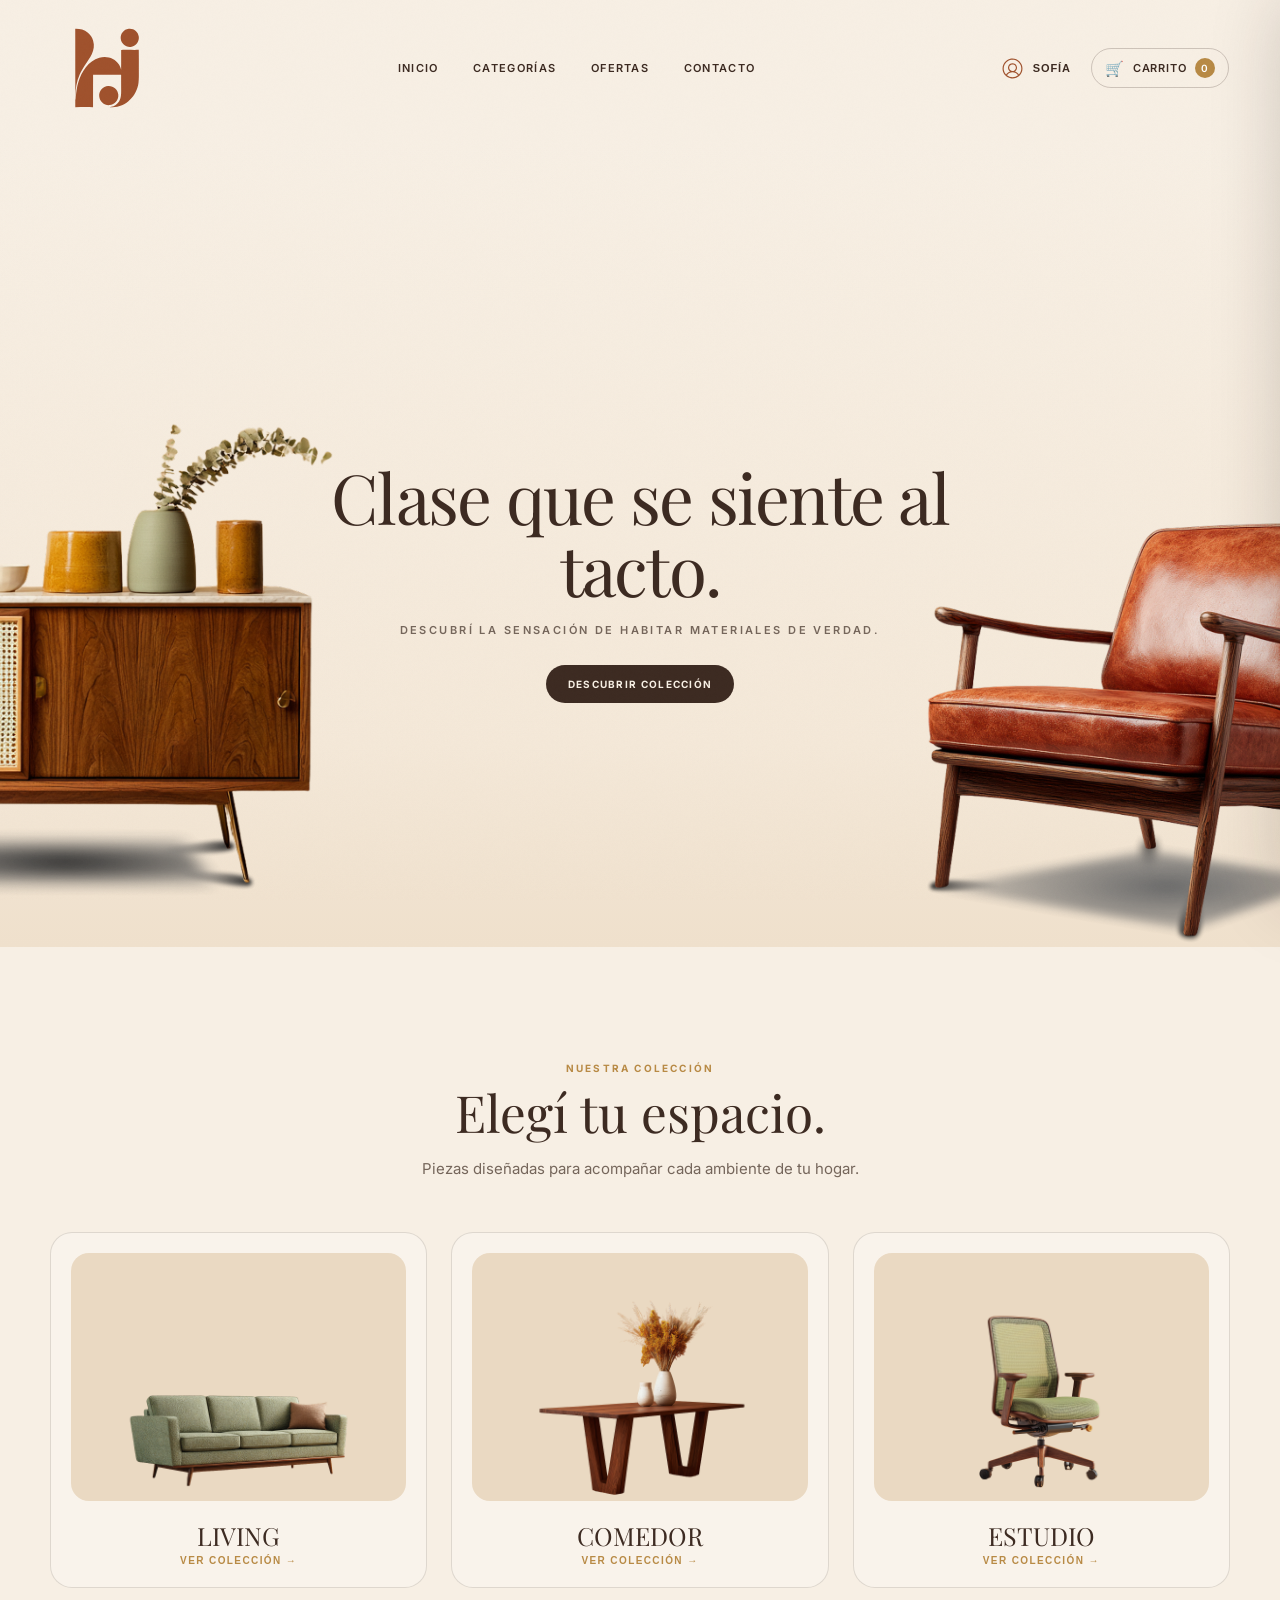
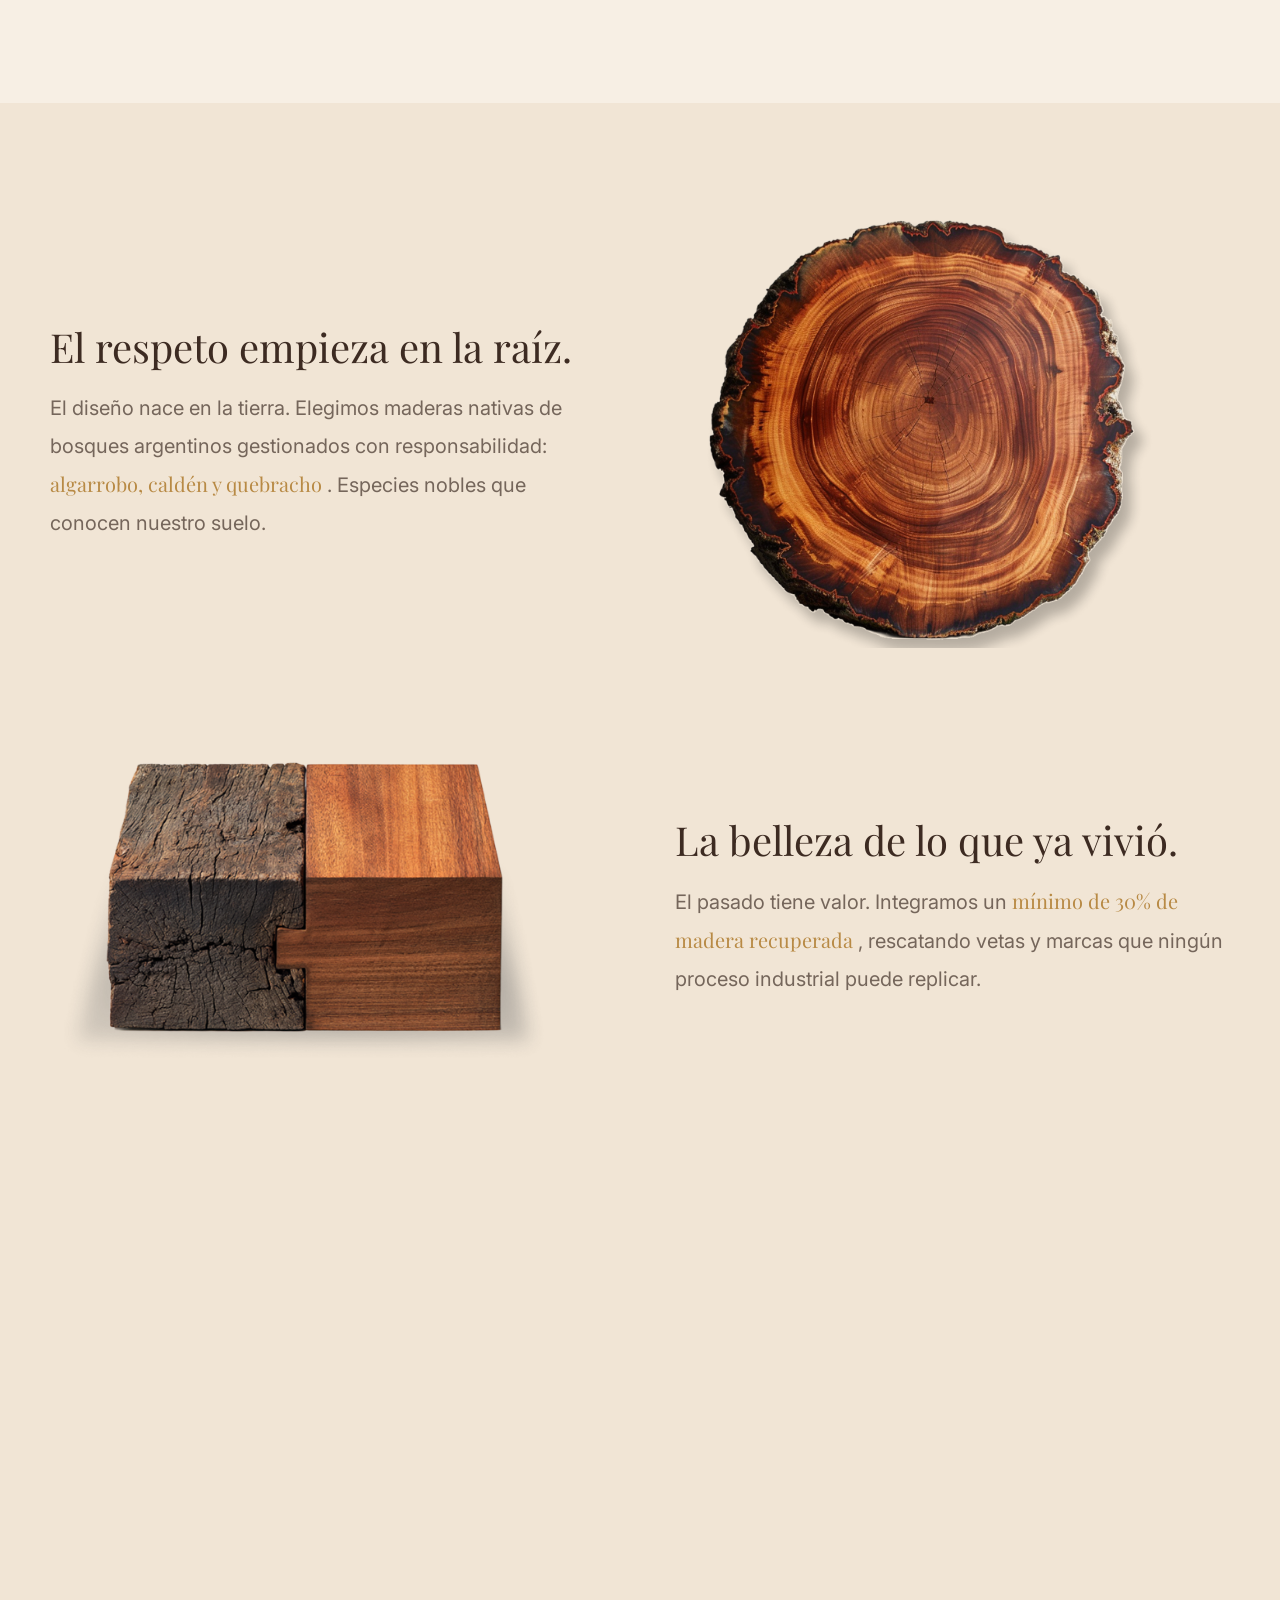
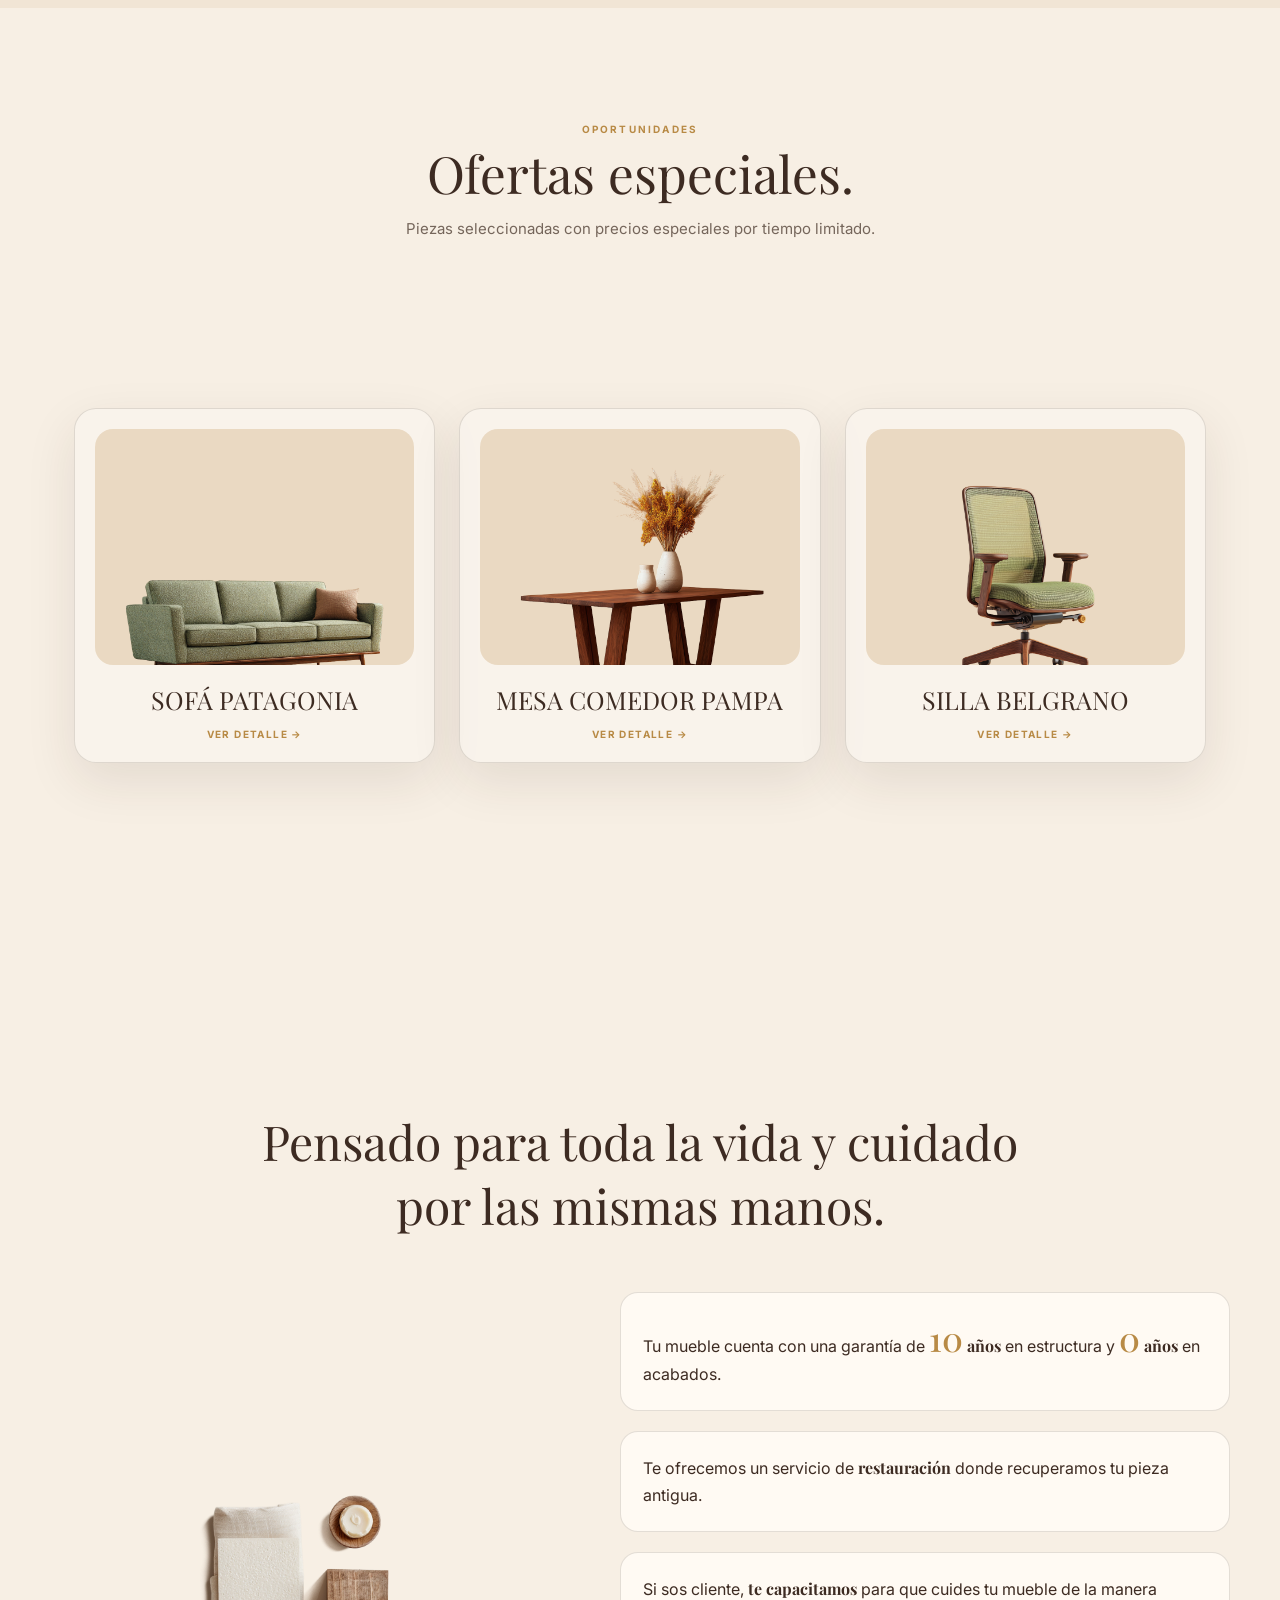
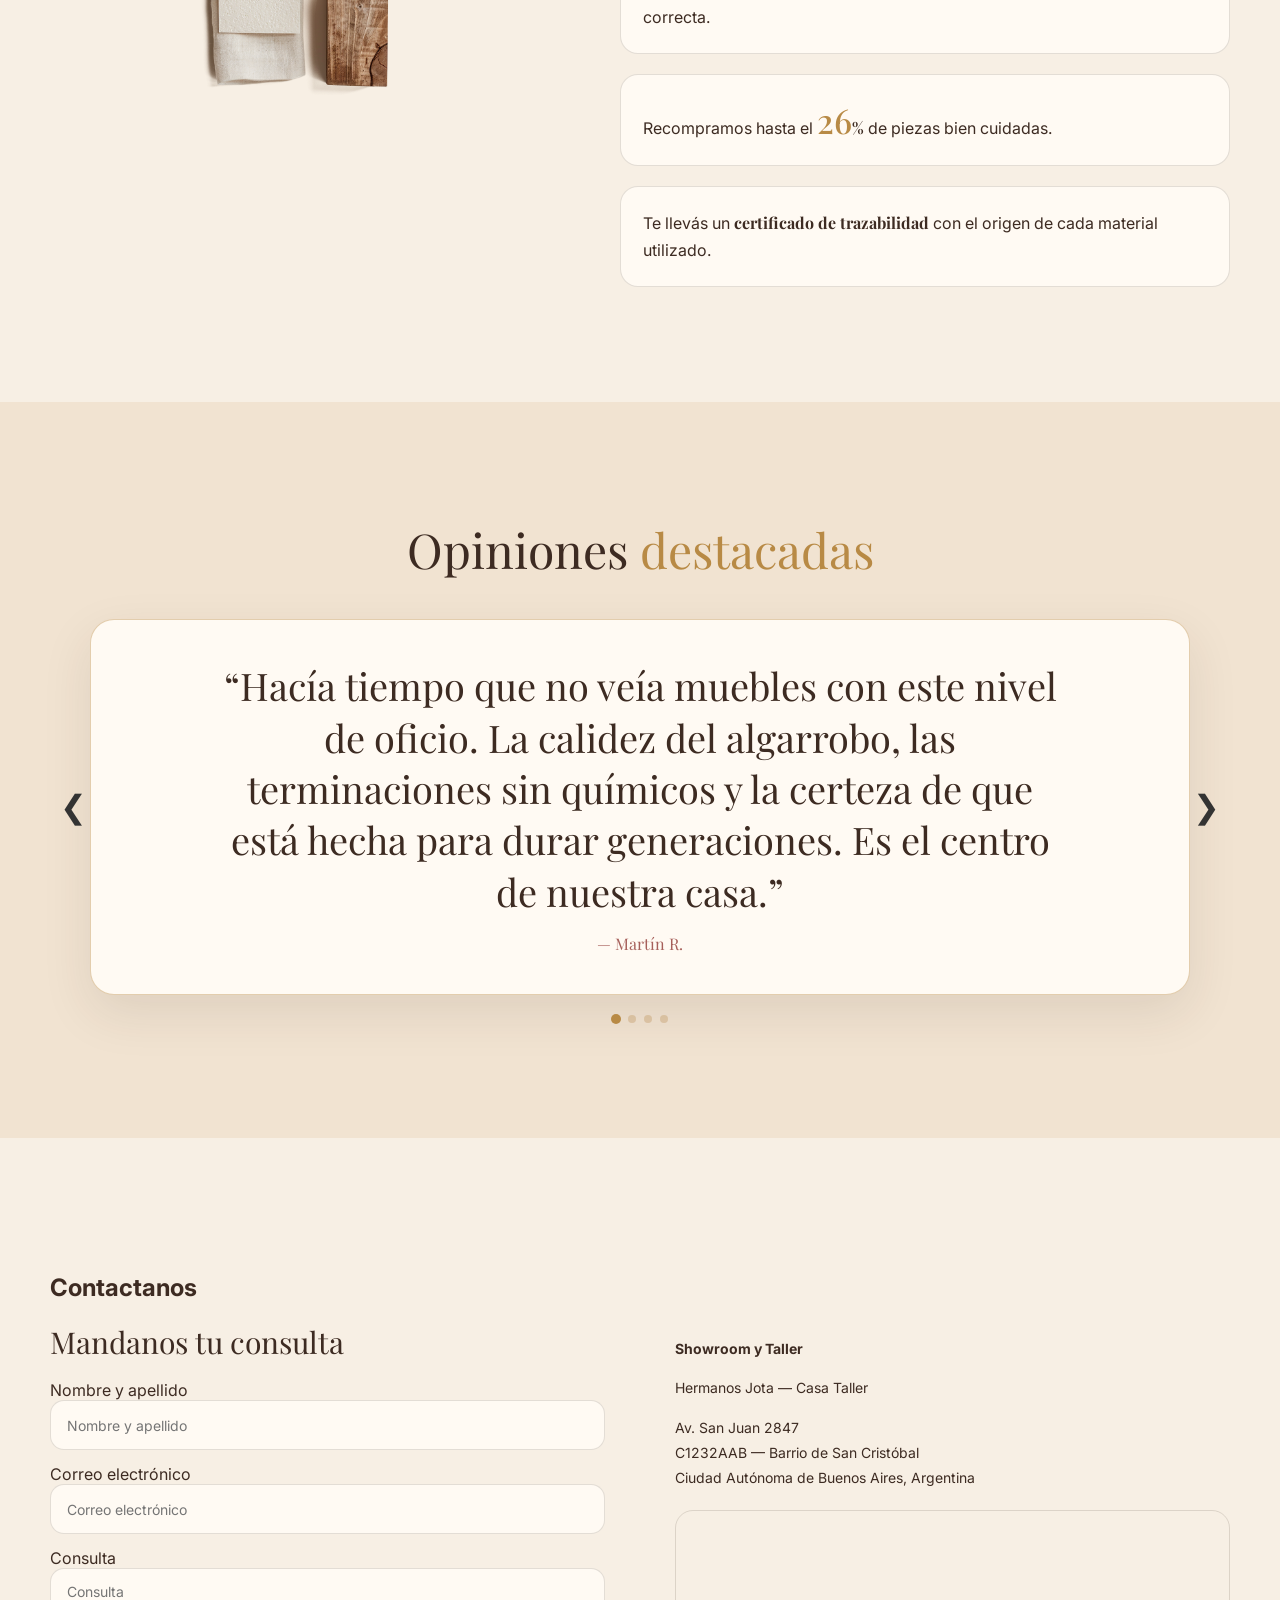
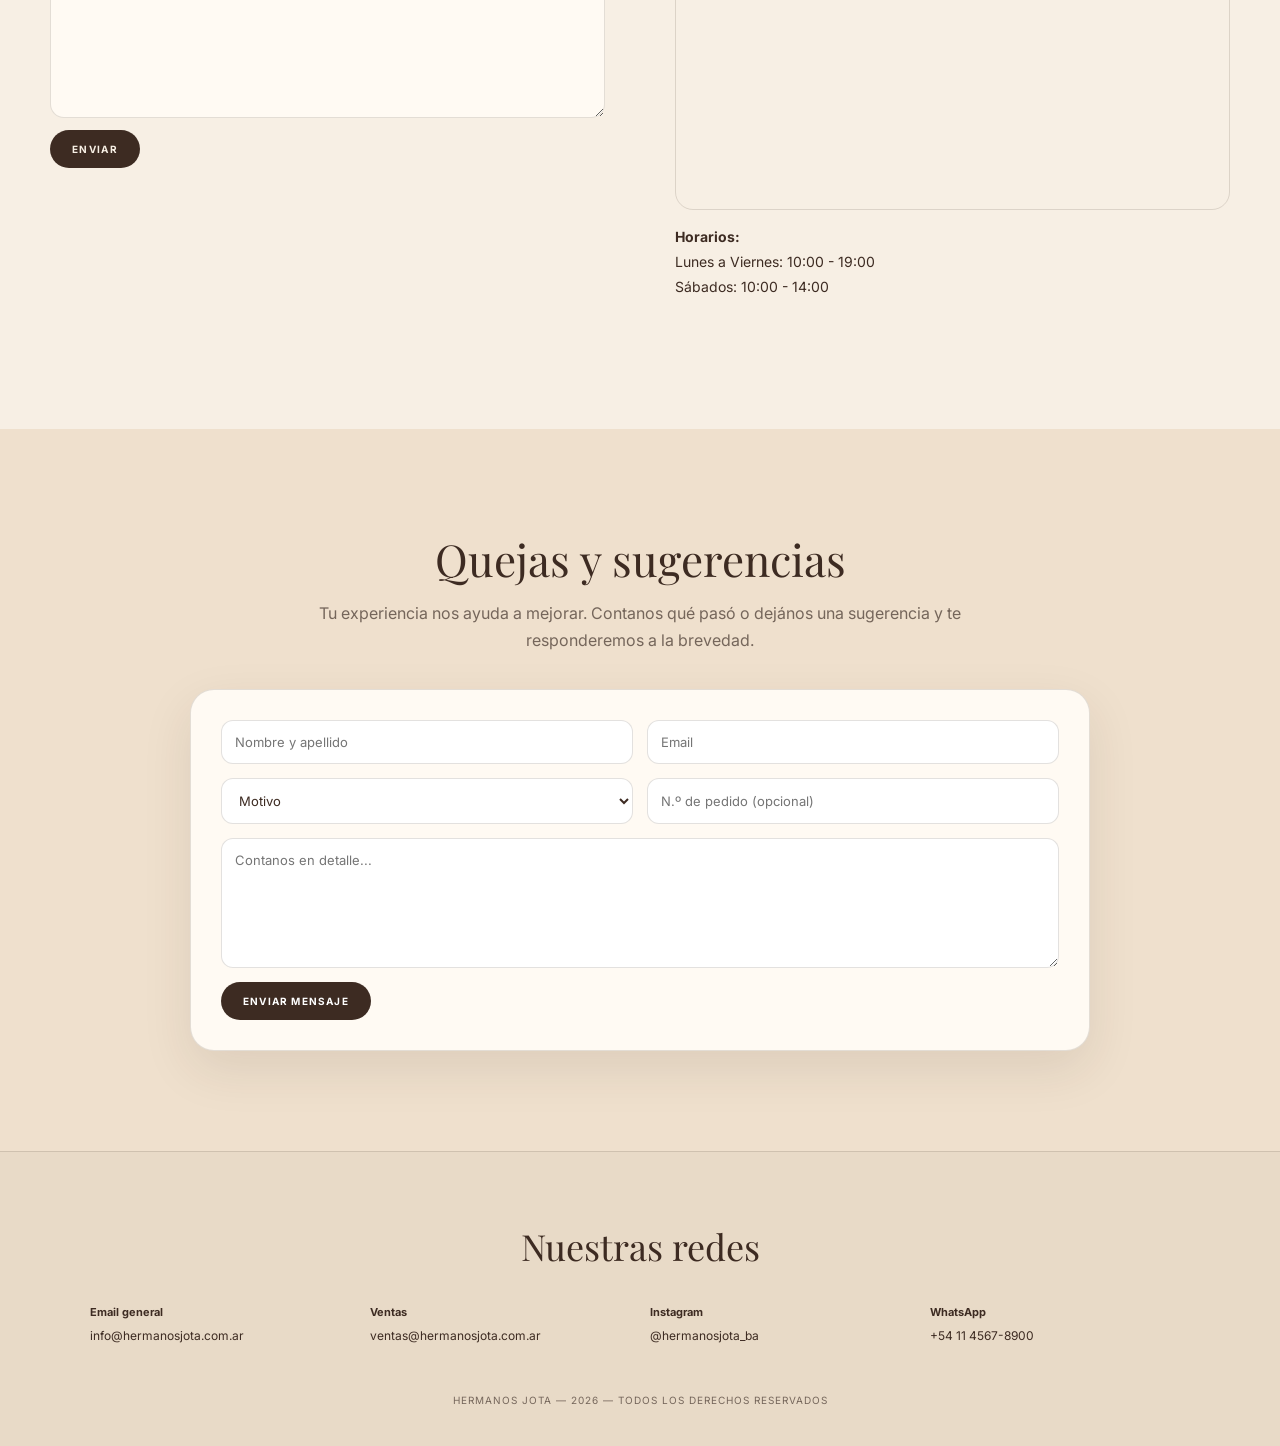
==== commit 0fe548af: "Update index.html Se cambiaron secciones, se corrigieron direcciones de links y se actualizaron imág" ====
--- a/index.html
+++ b/index.html
@@ -5,10 +5,8 @@
   <meta charset="UTF-8">
   <meta name="viewport" content="width=device-width, initial-scale=1.0">
 
-  <meta
-    name="description"
-    content="Hermanos Jota — Mueblería artesanal con maderas nativas argentinas. Diseño, calidad y tradición familiar."
-  >
+  <meta name="description"
+    content="Hermanos Jota — Mueblería artesanal con maderas nativas argentinas. Diseño, calidad y tradición familiar.">
 
   <title>Mueblería Jota</title>
 
@@ -18,8 +16,7 @@
 
   <link
     href="https://fonts.googleapis.com/css2?family=Inter:wght@300;400;500;600;700&family=Playfair+Display:wght@400;500;600&display=swap"
-    rel="stylesheet"
-  >
+    rel="stylesheet">
 
   <!-- Estilos -->
   <link rel="stylesheet" href="./css/variables.css">
@@ -40,23 +37,13 @@
 
     <!-- Logo -->
     <a href="#inicio" class="nav-bar__logo-link">
-      <img
-        class="logo-header"
-        src="./assets/logo.svg"
-        alt="Mueblería Jota"
-      >
+      <img class="logo-header" src="./assets/logo.svg" alt="Mueblería Jota">
     </a>
 
 
     <!-- Botón menú mobile -->
-    <button
-      class="nav-bar__toggle"
-      id="navToggle"
-      type="button"
-      aria-label="Abrir menú"
-      aria-expanded="false"
-      aria-controls="navLinks"
-    >
+    <button class="nav-bar__toggle" id="navToggle" type="button" aria-label="Abrir menú" aria-expanded="false"
+      aria-controls="navLinks">
       <span></span>
       <span></span>
       <span></span>
@@ -64,19 +51,13 @@
 
 
     <!-- Navegación principal -->
-    <nav
-      class="secciones"
-      id="navLinks"
-      aria-label="Navegación principal"
-    >
+    <nav class="secciones" id="navLinks" aria-label="Navegación principal">
 
       <a href="#inicio">INICIO</a>
 
-      <a href="#catalogo">CATEGORÍAS</a>
+      <a href="#categorias">CATEGORÍAS</a>
 
       <a href="#ofertas">OFERTAS</a>
-
-      <a href="#nuevos">NUEVOS INGRESOS</a>
 
       <a href="#contacto">CONTACTO</a>
 
@@ -107,13 +88,7 @@
 
 
       <!-- Carrito -->
-      <button
-        class="cart-button"
-        id="cartButton"
-        type="button"
-        aria-label="Abrir carrito"
-        aria-controls="cartPanel"
-      >
+      <button class="cart-button" id="cartButton" type="button" aria-label="Abrir carrito" aria-controls="cartPanel">
 
         <span class="cart-button__icon" aria-hidden="true">
           🛒
@@ -123,11 +98,7 @@
           CARRITO
         </span>
 
-        <span
-          class="cart-button__count"
-          id="cartCount"
-          aria-live="polite"
-        >
+        <span class="cart-button__count" id="cartCount" aria-live="polite">
           0
         </span>
 
@@ -145,20 +116,13 @@
 
   <main>
 
-    <section
-      class="hero-section"
-      id="inicio"
-      aria-labelledby="heroTitle"
-    >
+    <section class="hero-section" id="inicio" aria-labelledby="heroTitle">
 
       <div class="hero-container">
 
         <div class="hero-copy">
 
-          <h1
-            class="hero-copy__title"
-            id="heroTitle"
-          >
+          <h1 class="hero-copy__title" id="heroTitle">
             Clase que se siente al tacto.
           </h1>
 
@@ -166,10 +130,7 @@
             DESCUBRÍ LA SENSACIÓN DE HABITAR MATERIALES DE VERDAD.
           </p>
 
-          <a
-            class="hero-copy__button"
-            href="#catalogo"
-          >
+          <a class="hero-copy__button" href="./productos.html">
             DESCUBRIR COLECCIÓN
           </a>
 
@@ -178,24 +139,11 @@
       </div>
 
 
-      <div
-        class="hero-visuals"
-        id="heroVisuals"
-      >
-
-        <img
-          class="hero-visuals__mesa"
-          id="heroMesa"
-          src="./assets/Group 7.png"
-          alt="Mesa de comedor de madera"
-        >
-
-        <img
-          class="hero-visuals__sillon"
-          id="heroSillon"
-          src="./assets/Group 6.png"
-          alt="Sillón de cuero"
-        >
+      <div class="hero-visuals" id="heroVisuals">
+
+        <img class="hero-visuals__mesa" id="heroMesa" src="./assets/Group 7.png" alt="Mesa de comedor de madera">
+
+        <img class="hero-visuals__sillon" id="heroSillon" src="./assets/Group 6.png" alt="Sillón de cuero">
 
       </div>
 
@@ -204,14 +152,10 @@
 
 
     <!-- =====================================================
-         CATEGORÍAS DESTACADAS
+         CATEGORÍAS 
     ====================================================== -->
 
-    <section
-      class="categorias"
-      id="categorias"
-      aria-labelledby="categoriasTitle"
-    >
+    <section class="categorias" id="categorias" aria-labelledby="categoriasTitle">
 
       <div class="categorias__container">
 
@@ -221,10 +165,7 @@
             NUESTRA COLECCIÓN
           </p>
 
-          <h2
-            class="section-heading__title"
-            id="categoriasTitle"
-          >
+          <h2 class="section-heading__title" id="categoriasTitle">
             Elegí tu espacio.
           </h2>
 
@@ -237,73 +178,52 @@
 
         <div class="categorias__grid">
 
-          <button
-            class="categoria-card"
-            type="button"
-            data-categoria-link="livings"
-          >
+          <button class="categoria-card" type="button" data-categoria-link="livings">
 
             <span class="categoria-card__image">
-              <img
-                src="./assets/Group 6.png"
-                alt="Muebles para living"
-              >
+              <img src="./assets/Sofá Patagonia.png" alt="Muebles para living">
             </span>
 
             <span class="categoria-card__name">
               LIVING
             </span>
 
-            <span class="categoria-card__link">
-              VER COLECCIÓN →
+            <span>
+              <a class="categoria-card__link" href="./productos.html?categoria=livings">VER COLECCIÓN →</a>
             </span>
 
           </button>
 
 
-          <button
-            class="categoria-card"
-            type="button"
-            data-categoria-link="comedor"
-          >
+          <button class="categoria-card" type="button" data-categoria-link="comedor">
 
             <span class="categoria-card__image">
-              <img
-                src="./assets/Group 7.png"
-                alt="Muebles para comedor"
-              >
+              <img src="./assets/Mesa Comedor Pampa.png" alt="Muebles para comedor">
             </span>
 
             <span class="categoria-card__name">
               COMEDOR
             </span>
 
-            <span class="categoria-card__link">
-              VER COLECCIÓN →
+            <span>
+              <a class="categoria-card__link" href="./productos.html?categoria=comedor">VER COLECCIÓN →</a>
             </span>
 
           </button>
 
 
-          <button
-            class="categoria-card"
-            type="button"
-            data-categoria-link="estudio"
-          >
+          <button class="categoria-card" type="button" data-categoria-link="estudio">
 
             <span class="categoria-card__image">
-              <img
-                src="./assets/Group 8.png"
-                alt="Muebles para estudio"
-              >
+              <img src="./assets/Silla de Trabajo Belgrano.png" alt="Muebles para estudio">
             </span>
 
             <span class="categoria-card__name">
               ESTUDIO
             </span>
 
-            <span class="categoria-card__link">
-              VER COLECCIÓN →
+            <span>
+              <a class="categoria-card__link" href="./productos.html?categoria=estudio">VER COLECCIÓN →</a>
             </span>
 
           </button>
@@ -320,10 +240,7 @@
          SOSTENIBILIDAD
     ====================================================== -->
 
-    <section
-      class="sostenibilidad"
-      id="sostenibilidad"
-    >
+    <section class="sostenibilidad" id="sostenibilidad">
 
       <div class="sostenibilidad__container">
 
@@ -352,9 +269,7 @@
 
             <img
               src="./assets/u2884128359_A_raw_cross-section_log_of_Argentine_Algarrobo_wo_39d5ba76-1113-412d-8379-6209f2582572_3 1.png"
-              alt="Corte transversal de un tronco de algarrobo"
-              loading="lazy"
-            >
+              alt="Corte transversal de un tronco de algarrobo" loading="lazy">
 
           </div>
 
@@ -362,9 +277,7 @@
 
 
 
-        <article
-          class="sostenibilidad__row sostenibilidad__row--reverse reveal reveal--right"
-        >
+        <article class="sostenibilidad__row sostenibilidad__row--reverse reveal reveal--right">
 
           <div class="sostenibilidad__copy">
 
@@ -386,11 +299,7 @@
 
           <div class="sostenibilidad__media">
 
-            <img
-              src="./assets/Group 8.png"
-              alt="Unión de madera recuperada y madera nueva"
-              loading="lazy"
-            >
+            <img src="./assets/Group 8.png" alt="Unión de madera recuperada y madera nueva" loading="lazy">
 
           </div>
 
@@ -422,9 +331,7 @@
 
             <img
               src="./assets/u2884128359_A_raw_cross-section_log_of_Argentine_Algarrobo_wo_39d5ba76-1113-412d-8379-6209f2582572_32.png"
-              alt="Acabado natural de madera"
-              loading="lazy"
-            >
+              alt="Acabado natural de madera" loading="lazy">
 
           </div>
 
@@ -433,134 +340,13 @@
       </div>
 
     </section>
-
-
-
-    <!-- =====================================================
-         CATÁLOGO
-    ====================================================== -->
-
-    <section
-      class="catalogo"
-      id="catalogo"
-      aria-labelledby="catalogoTitle"
-    >
-
-      <div class="catalogo__container">
-
-
-        <div class="section-heading">
-
-          <p class="section-heading__eyebrow">
-            COLECCIÓN
-          </p>
-
-          <h2
-            class="section-heading__title"
-            id="catalogoTitle"
-          >
-            Nuestros muebles.
-          </h2>
-
-          <p class="section-heading__text">
-            Encontrá la pieza perfecta para tu espacio.
-          </p>
-
-        </div>
-
-
-        <!-- Filtros -->
-
-        <nav
-          class="catalogo__categories"
-          aria-label="Categorías del catálogo"
-        >
-
-          <button
-            class="catalogo__category catalogo__category--active"
-            type="button"
-            data-categoria="todos"
-          >
-            TODOS
-          </button>
-
-          <button
-            class="catalogo__category"
-            type="button"
-            data-categoria="livings"
-          >
-            LIVING
-          </button>
-
-          <button
-            class="catalogo__category"
-            type="button"
-            data-categoria="comedor"
-          >
-            COMEDOR
-          </button>
-
-          <button
-            class="catalogo__category"
-            type="button"
-            data-categoria="estudio"
-          >
-            ESTUDIO
-          </button>
-
-        </nav>
-
-
-        <!-- Productos -->
-
-        <div class="catalogo__carousel">
-
-          <button
-            class="catalogo__arrow catalogo__arrow--prev"
-            id="catalogoPrev"
-            type="button"
-            aria-label="Productos anteriores"
-          >
-            ←
-          </button>
-
-
-          <div class="catalogo__viewport">
-
-            <div
-              class="catalogo__products"
-              id="catalogoProducts"
-            ></div>
-
-          </div>
-
-
-          <button
-            class="catalogo__arrow catalogo__arrow--next"
-            id="catalogoNext"
-            type="button"
-            aria-label="Productos siguientes"
-          >
-            →
-          </button>
-
-        </div>
-
-      </div>
-
-    </section>
-
 
 
     <!-- =====================================================
          OFERTAS
     ====================================================== -->
 
-    <section
-      class="ofertas"
-      id="ofertas"
-      aria-labelledby="ofertasTitle"
-    >
+    <section class="ofertas" id="ofertas" aria-labelledby="ofertasTitle">
 
       <div class="ofertas__container">
 
@@ -570,10 +356,7 @@
             OPORTUNIDADES
           </p>
 
-          <h2
-            class="section-heading__title"
-            id="ofertasTitle"
-          >
+          <h2 class="section-heading__title" id="ofertasTitle">
             Ofertas especiales.
           </h2>
 
@@ -584,56 +367,63 @@
         </div>
 
 
-        <div
-          class="ofertas__products"
-          id="ofertasProducts"
-        ></div>
-
-      </div>
-
-    </section>
-
-
-
-    <!-- =====================================================
-         NUEVOS INGRESOS
-    ====================================================== -->
-
-    <section
-      class="nuevos"
-      id="nuevos"
-      aria-labelledby="nuevosTitle"
-    >
-
-      <div class="nuevos__container">
-
-        <div class="section-heading">
-
-          <p class="section-heading__eyebrow">
-            RECIÉN LLEGADOS
-          </p>
-
-          <h2
-            class="section-heading__title"
-            id="nuevosTitle"
-          >
-            Nuevos ingresos.
-          </h2>
-
-          <p class="section-heading__text">
-            Descubrí las últimas piezas que se incorporaron a nuestra colección.
-          </p>
-
-        </div>
-
-
-        <div
-          class="nuevos__products"
-          id="nuevosProducts"
-        ></div>
-
-      </div>
-
+        <div class="ofertas__products" id="ofertasProducts"></div>
+
+      </div>
+      <div class="destacados__container">
+
+        
+    
+        <div class="destacados__grid">
+    
+          <!-- Card 1 -->
+          <article class="destacado-card">
+            <div class="destacado-card__image">
+              <img src="./assets/Sofá Patagonia.png" alt="Sofá Patagonia">
+            </div>
+    
+            <h3 class="destacado-card__name">
+              SOFÁ PATAGONIA
+            </h3>
+    
+            <div class="destacado-card__action">
+              <a class="destacado-card__link" href="./productos.html?categoria=livings">VER DETALLE →</a>
+            </div>
+          </article>
+    
+          <!-- Card 2 -->
+          <article class="destacado-card">
+            <div class="destacado-card__image">
+              <img src="./assets/Mesa Comedor Pampa.png" alt="Mesa Comedor Pampa">
+            </div>
+    
+            <h3 class="destacado-card__name">
+              MESA COMEDOR PAMPA
+            </h3>
+    
+            <div class="destacado-card__action">
+              <a class="destacado-card__link" href="./productos.html?categoria=comedor">VER DETALLE →</a>
+            </div>
+          </article>
+    
+          <!-- Card 3 -->
+          <article class="destacado-card">
+            <div class="destacado-card__image">
+              <img src="./assets/Silla de Trabajo Belgrano.png" alt="Silla de Trabajo Belgrano">
+            </div>
+    
+            <h3 class="destacado-card__name">
+              SILLA BELGRANO
+            </h3>
+    
+            <div class="destacado-card__action">
+              <a class="destacado-card__link" href="./productos.html?categoria=estudio">VER DETALLE →</a>
+            </div>
+          </article>
+    
+        </div>
+    
+      </div>
     </section>
 
 
@@ -642,10 +432,7 @@
          GARANTÍA
     ====================================================== -->
 
-    <section
-      class="garantia"
-      id="garantia"
-    >
+    <section class="garantia" id="garantia">
 
       <div class="garantia__container">
 
@@ -660,9 +447,7 @@
 
             <img
               src="./assets/u2884128359_A_raw_cross-section_log_of_Argentine_Algarrobo_wo_39d5ba76-1113-412d-8379-6209f2582572_3.png"
-              alt="Telas, jabón y madera natural"
-              loading="lazy"
-            >
+              alt="Telas, jabón y madera natural" loading="lazy">
 
           </div>
 
@@ -725,10 +510,7 @@
          OPINIONES
     ====================================================== -->
 
-    <section
-      class="opiniones"
-      id="opiniones"
-    >
+    <section class="opiniones" id="opiniones">
 
       <div class="opiniones__container">
 
@@ -743,10 +525,7 @@
         <div class="opiniones__slider">
 
 
-          <blockquote
-            class="opiniones__card opiniones__card--active"
-            data-index="0"
-          >
+          <blockquote class="opiniones__card opiniones__card--active" data-index="0">
 
             <p class="opiniones__quote">
               “Hacía tiempo que no veía muebles con este nivel de oficio.
@@ -762,11 +541,7 @@
           </blockquote>
 
 
-          <blockquote
-            class="opiniones__card"
-            data-index="1"
-            hidden
-          >
+          <blockquote class="opiniones__card" data-index="1" hidden>
 
             <p class="opiniones__quote">
               “El sillón Patagonia superó todas nuestras expectativas.
@@ -781,11 +556,7 @@
           </blockquote>
 
 
-          <blockquote
-            class="opiniones__card"
-            data-index="2"
-            hidden
-          >
+          <blockquote class="opiniones__card" data-index="2" hidden>
 
             <p class="opiniones__quote">
               “Pedimos una mesa a medida y el proceso fue impecable:
@@ -799,11 +570,7 @@
           </blockquote>
 
 
-          <blockquote
-            class="opiniones__card"
-            data-index="3"
-            hidden
-          >
+          <blockquote class="opiniones__card" data-index="3" hidden>
 
             <p class="opiniones__quote">
               “La biblioteca Recoleta transformó nuestro living.
@@ -820,39 +587,16 @@
         </div>
 
 
-        <div
-          class="opiniones__dots"
-          role="tablist"
-          aria-label="Testimonios"
-        >
-
-          <button
-            class="opiniones__dot opiniones__dot--active"
-            type="button"
-            aria-label="Opinión 1"
-            data-index="0"
-          ></button>
-
-          <button
-            class="opiniones__dot"
-            type="button"
-            aria-label="Opinión 2"
-            data-index="1"
-          ></button>
-
-          <button
-            class="opiniones__dot"
-            type="button"
-            aria-label="Opinión 3"
-            data-index="2"
-          ></button>
-
-          <button
-            class="opiniones__dot"
-            type="button"
-            aria-label="Opinión 4"
-            data-index="3"
-          ></button>
+        <div class="opiniones__dots" role="tablist" aria-label="Testimonios">
+
+          <button class="opiniones__dot opiniones__dot--active" type="button" aria-label="Opinión 1"
+            data-index="0"></button>
+
+          <button class="opiniones__dot" type="button" aria-label="Opinión 2" data-index="1"></button>
+
+          <button class="opiniones__dot" type="button" aria-label="Opinión 3" data-index="2"></button>
+
+          <button class="opiniones__dot" type="button" aria-label="Opinión 4" data-index="3"></button>
 
         </div>
 
@@ -866,10 +610,7 @@
          CONTACTO
     ====================================================== -->
 
-    <section
-      class="contacto"
-      id="contacto"
-    >
+    <section class="contacto" id="contacto">
 
       <div class="contacto__container">
 
@@ -881,13 +622,7 @@
         <div class="contacto__layout">
 
 
-          <form
-            class="contacto__form reveal"
-            id="contactoForm"
-            action="#"
-            method="post"
-            novalidate
-          >
+          <form class="contacto__form reveal" id="contactoForm" action="#" method="post" novalidate>
 
             <p class="contacto__form-title">
               Mandanos tu consulta
@@ -898,84 +633,48 @@
 
               <div class="contacto__field">
 
-                <label
-                  class="contacto__sr-only"
-                  for="nombre"
-                >
+                <label class="contacto__sr-only" for="nombre">
                   Nombre y apellido
                 </label>
 
-                <input
-                  id="nombre"
-                  class="contacto__input"
-                  type="text"
-                  name="nombre"
-                  placeholder="Nombre y apellido"
-                  autocomplete="name"
-                  required
-                >
+                <input id="nombre" class="contacto__input" type="text" name="nombre" placeholder="Nombre y apellido"
+                  autocomplete="name" required>
 
               </div>
 
 
               <div class="contacto__field">
 
-                <label
-                  class="contacto__sr-only"
-                  for="email"
-                >
+                <label class="contacto__sr-only" for="email">
                   Correo electrónico
                 </label>
 
-                <input
-                  id="email"
-                  class="contacto__input"
-                  type="email"
-                  name="email"
-                  placeholder="Correo electrónico"
-                  autocomplete="email"
-                  required
-                >
+                <input id="email" class="contacto__input" type="email" name="email" placeholder="Correo electrónico"
+                  autocomplete="email" required>
 
               </div>
 
 
               <div class="contacto__field">
 
-                <label
-                  class="contacto__sr-only"
-                  for="consulta"
-                >
+                <label class="contacto__sr-only" for="consulta">
                   Consulta
                 </label>
 
-                <textarea
-                  id="consulta"
-                  class="contacto__textarea"
-                  name="consulta"
-                  placeholder="Consulta"
-                  rows="6"
-                  required
-                ></textarea>
+                <textarea id="consulta" class="contacto__textarea" name="consulta" placeholder="Consulta" rows="6"
+                  required></textarea>
 
               </div>
 
             </div>
 
 
-            <button
-              class="contacto__submit"
-              type="submit"
-            >
+            <button class="contacto__submit" type="submit">
               ENVIAR
             </button>
 
 
-            <p
-              class="contacto__success"
-              id="contactoSuccess"
-              hidden
-            >
+            <p class="contacto__success" id="contactoSuccess" hidden>
               Recibimos tu consulta. Te respondemos en menos de 24 horas.
             </p>
 
@@ -1008,14 +707,8 @@
 
               <iframe
                 src="https://www.google.com/maps?q=Av.+San+Juan+2847,+San+Crist%C3%B3bal,+Buenos+Aires&output=embed"
-                title="Ubicación del showroom Hermanos Jota"
-                width="100%"
-                height="100%"
-                style="border:0"
-                allowfullscreen=""
-                loading="lazy"
-                referrerpolicy="no-referrer-when-downgrade"
-              ></iframe>
+                title="Ubicación del showroom Hermanos Jota" width="100%" height="100%" style="border:0"
+                allowfullscreen="" loading="lazy" referrerpolicy="no-referrer-when-downgrade"></iframe>
 
             </div>
 
@@ -1047,11 +740,18 @@
   <section class="quejas" id="quejas" aria-labelledby="quejasTitle">
     <div class="quejas__container">
       <h2 class="quejas__title" id="quejasTitle">Quejas y sugerencias</h2>
-      <p class="quejas__intro">Tu experiencia nos ayuda a mejorar. Contanos qué pasó o dejános una sugerencia y te responderemos a la brevedad.</p>
+      <p class="quejas__intro">Tu experiencia nos ayuda a mejorar. Contanos qué pasó o dejános una sugerencia y te
+        responderemos a la brevedad.</p>
       <form class="quejas__form" id="quejasForm">
         <input type="text" placeholder="Nombre y apellido" required>
         <input type="email" placeholder="Email" required>
-        <select required><option value="">Motivo</option><option>Queja</option><option>Sugerencia</option><option>Consulta</option><option>Postventa</option></select>
+        <select required>
+          <option value="">Motivo</option>
+          <option>Queja</option>
+          <option>Sugerencia</option>
+          <option>Consulta</option>
+          <option>Postventa</option>
+        </select>
         <input type="text" placeholder="N.º de pedido (opcional)">
         <textarea placeholder="Contanos en detalle..." required></textarea>
         <button type="submit">ENVIAR MENSAJE</button>
@@ -1063,12 +763,7 @@
        PANEL DEL CARRITO
   ====================================================== -->
 
-  <aside
-    class="cart-panel"
-    id="cartPanel"
-    aria-label="Carrito de compras"
-    aria-hidden="true"
-  >
+  <aside class="cart-panel" id="cartPanel" aria-label="Carrito de compras" aria-hidden="true">
 
     <div class="cart-panel__header">
 
@@ -1076,22 +771,14 @@
         Tu carrito
       </h2>
 
-      <button
-        class="cart-panel__close"
-        id="cartClose"
-        type="button"
-        aria-label="Cerrar carrito"
-      >
+      <button class="cart-panel__close" id="cartClose" type="button" aria-label="Cerrar carrito">
         ×
       </button>
 
     </div>
 
 
-    <div
-      class="cart-panel__items"
-      id="cartItems"
-    >
+    <div class="cart-panel__items" id="cartItems">
 
       <p class="cart-panel__empty">
         Tu carrito está vacío.
@@ -1115,11 +802,7 @@
       </div>
 
 
-      <button
-        class="cart-panel__checkout"
-        id="cartCheckout"
-        type="button"
-      >
+      <button class="cart-panel__checkout" id="cartCheckout" type="button">
         FINALIZAR COMPRA
       </button>
 
@@ -1129,11 +812,7 @@
 
 
   <!-- Fondo oscuro del carrito -->
-  <div
-    class="cart-overlay"
-    id="cartOverlay"
-    hidden
-  ></div>
+  <div class="cart-overlay" id="cartOverlay" hidden></div>
 
 
 
@@ -1159,10 +838,7 @@
             Email general
           </p>
 
-          <a
-            class="pie__link"
-            href="mailto:info@hermanosjota.com.ar"
-          >
+          <a class="pie__link" href="mailto:info@hermanosjota.com.ar">
             info@hermanosjota.com.ar
           </a>
 
@@ -1175,10 +851,7 @@
             Ventas
           </p>
 
-          <a
-            class="pie__link"
-            href="mailto:ventas@hermanosjota.com.ar"
-          >
+          <a class="pie__link" href="mailto:ventas@hermanosjota.com.ar">
             ventas@hermanosjota.com.ar
           </a>
 
@@ -1191,12 +864,8 @@
             Instagram
           </p>
 
-          <a
-            class="pie__link"
-            href="https://www.instagram.com/hermanosjota_ba"
-            target="_blank"
-            rel="noopener noreferrer"
-          >
+          <a class="pie__link" href="https://www.instagram.com/hermanosjota_ba" target="_blank"
+            rel="noopener noreferrer">
             @hermanosjota_ba
           </a>
 
@@ -1209,10 +878,7 @@
             WhatsApp
           </p>
 
-          <a
-            class="pie__link"
-            href="https://wa.me/541145678900"
-          >
+          <a class="pie__link" href="https://wa.me/541145678900">
             +54 11 4567-8900
           </a>
 
--- a/css/styles.css
+++ b/css/styles.css
@@ -1,43 +1,1671 @@
-:root{--bg-surface:#f7efe4;--bg-soft:#efe1cf;--text-main:#3d2b22;--text-muted:#75665b;--gold-accent:#b88a45;--pink-accent:#a65f5a;--sust-accent:#6d7d61;--line:rgba(61,43,34,.14);--shadow:0 18px 50px rgba(61,43,34,.10);--radius:22px;--ease:cubic-bezier(.22,1,.36,1)}
-*,*::before,*::after{box-sizing:border-box}html{scroll-behavior:smooth}body{margin:0;background:var(--bg-surface);color:var(--text-main);font-family:Inter,system-ui,sans-serif;overflow-x:hidden}body.cart-open{overflow:hidden}.grain{position:fixed;inset:0;pointer-events:none;z-index:9999;opacity:.018;background-image:url("data:image/svg+xml,%3Csvg xmlns='http://www.w3.org/2000/svg' width='180' height='180'%3E%3Cfilter id='n'%3E%3CfeTurbulence baseFrequency='.8' numOctaves='3' stitchTiles='stitch'/%3E%3C/filter%3E%3Crect width='100%25' height='100%25' filter='url(%23n)'/%3E%3C/svg%3E")}
+:root {
+    --bg-surface: #f7efe4;
+    --bg-soft: #efe1cf;
+    --text-main: #3d2b22;
+    --text-muted: #75665b;
+    --gold-accent: #b88a45;
+    --pink-accent: #a65f5a;
+    --sust-accent: #6d7d61;
+    --line: rgba(61, 43, 34, .14);
+    --shadow: 0 18px 50px rgba(61, 43, 34, .10);
+    --radius: 22px;
+    --ease: cubic-bezier(.22, 1, .36, 1)
+}
+
+*,
+*::before,
+*::after {
+    box-sizing: border-box
+}
+
+html {
+    scroll-behavior: smooth
+}
+
+body {
+    margin: 0;
+    background: var(--bg-surface);
+    color: var(--text-main);
+    font-family: Inter, system-ui, sans-serif;
+    overflow-x: hidden
+}
+
+body.cart-open {
+    overflow: hidden
+}
+
+.grain {
+    position: fixed;
+    inset: 0;
+    pointer-events: none;
+    z-index: 9999;
+    opacity: .018;
+    background-image: url("data:image/svg+xml,%3Csvg xmlns='http://www.w3.org/2000/svg' width='180' height='180'%3E%3Cfilter id='n'%3E%3CfeTurbulence baseFrequency='.8' numOctaves='3' stitchTiles='stitch'/%3E%3C/filter%3E%3Crect width='100%25' height='100%25' filter='url(%23n)'/%3E%3C/svg%3E")
+}
 
 /* HEADER */
-.nav-bar{position:sticky;top:0;z-index:900;min-height:78px;display:grid;grid-template-columns:auto 1fr auto;align-items:center;gap:28px;padding:12px clamp(20px,4vw,64px);background:rgba(247,239,228,.92);border-bottom:1px solid transparent;backdrop-filter:blur(16px);transition:.3s var(--ease)}.nav-bar.is-scrolled{min-height:68px;background:rgba(247,239,228,.97);border-color:var(--line);box-shadow:0 8px 30px rgba(61,43,34,.07)}.nav-bar__logo-link{display:flex;align-items:center}.logo-header{display:block;width:112px;height:auto;margin:0}.secciones{display:flex;justify-content:center;align-items:center;gap:clamp(18px,2.7vw,42px)}.secciones a{position:relative;color:var(--text-main);font-size:11px;font-weight:600;letter-spacing:.12em;text-decoration:none;white-space:nowrap;padding:9px 0}.secciones a::after{content:"";position:absolute;left:0;bottom:3px;width:0;height:1px;background:var(--gold-accent);transition:.3s var(--ease)}.secciones a:hover::after{width:100%}.nav-bar__actions{display:flex;align-items:center;gap:10px}.profile{position:relative;display:flex;align-items:center;gap:8px;border:0;background:transparent;color:var(--text-main);padding:8px 10px;cursor:pointer;border-radius:999px}.profile:hover{background:rgba(61,43,34,.05)}.profile__icon{width:25px;height:25px;object-fit:contain}.profile__label{font-size:11px;font-weight:600;letter-spacing:.08em}.cart-button{position:relative;display:flex;align-items:center;gap:8px;border:1px solid rgba(61,43,34,.22);border-radius:999px;padding:9px 13px;background:transparent;color:var(--text-main);font:600 11px Inter;letter-spacing:.08em;cursor:pointer;transition:.25s var(--ease)}.cart-button:hover{background:var(--text-main);color:var(--bg-surface);transform:translateY(-1px)}.cart-button__icon{font-size:15px;line-height:1}.cart-button__count{min-width:20px;height:20px;display:grid;place-items:center;border-radius:50%;background:var(--gold-accent);color:#fff;font-size:10px}.nav-bar__toggle{display:none}
+.nav-bar {
+    position: sticky;
+    top: 0;
+    z-index: 900;
+    min-height: 78px;
+    display: grid;
+    grid-template-columns: auto 1fr auto;
+    align-items: center;
+    gap: 28px;
+    padding: 12px clamp(20px, 4vw, 64px);
+    background: rgba(247, 239, 228, .92);
+    border-bottom: 1px solid transparent;
+    backdrop-filter: blur(16px);
+    transition: .3s var(--ease)
+}
+
+.nav-bar.is-scrolled {
+    min-height: 68px;
+    background: rgba(247, 239, 228, .97);
+    border-color: var(--line);
+    box-shadow: 0 8px 30px rgba(61, 43, 34, .07)
+}
+
+.nav-bar__logo-link {
+    display: flex;
+    align-items: center
+}
+
+.logo-header {
+    display: block;
+    width: 112px;
+    height: auto;
+    margin: 0
+}
+
+.secciones {
+    display: flex;
+    justify-content: center;
+    align-items: center;
+    gap: clamp(18px, 2.7vw, 42px)
+}
+
+.secciones a {
+    position: relative;
+    color: var(--text-main);
+    font-size: 11px;
+    font-weight: 600;
+    letter-spacing: .12em;
+    text-decoration: none;
+    white-space: nowrap;
+    padding: 9px 0
+}
+
+.secciones a::after {
+    content: "";
+    position: absolute;
+    left: 0;
+    bottom: 3px;
+    width: 0;
+    height: 1px;
+    background: var(--gold-accent);
+    transition: .3s var(--ease)
+}
+
+.secciones a:hover::after {
+    width: 100%
+}
+
+.nav-bar__actions {
+    display: flex;
+    align-items: center;
+    gap: 10px
+}
+
+.profile {
+    position: relative;
+    display: flex;
+    align-items: center;
+    gap: 8px;
+    border: 0;
+    background: transparent;
+    color: var(--text-main);
+    padding: 8px 10px;
+    cursor: pointer;
+    border-radius: 999px
+}
+
+.profile:hover {
+    background: rgba(61, 43, 34, .05)
+}
+
+.profile__icon {
+    width: 25px;
+    height: 25px;
+    object-fit: contain
+}
+
+.profile__label {
+    font-size: 11px;
+    font-weight: 600;
+    letter-spacing: .08em
+}
+
+.cart-button {
+    position: relative;
+    display: flex;
+    align-items: center;
+    gap: 8px;
+    border: 1px solid rgba(61, 43, 34, .22);
+    border-radius: 999px;
+    padding: 9px 13px;
+    background: transparent;
+    color: var(--text-main);
+    font: 600 11px Inter;
+    letter-spacing: .08em;
+    cursor: pointer;
+    transition: .25s var(--ease)
+}
+
+.cart-button:hover {
+    background: var(--text-main);
+    color: var(--bg-surface);
+    transform: translateY(-1px)
+}
+
+.cart-button__icon {
+    font-size: 15px;
+    line-height: 1
+}
+
+.cart-button__count {
+    min-width: 20px;
+    height: 20px;
+    display: grid;
+    place-items: center;
+    border-radius: 50%;
+    background: var(--gold-accent);
+    color: #fff;
+    font-size: 10px
+}
+
+.nav-bar__toggle {
+    display: none
+}
 
 /* HERO */
-.hero-section{position:relative;min-height:clamp(620px,76vh,760px);overflow:hidden;padding:46px 24px 0;background:linear-gradient(180deg,#f7efe4 0%,#f4e8d8 75%,#efe0cc 100%)}.hero-container{position:relative;z-index:3;width:min(1100px,100%);margin:auto}.hero-copy{display:flex;flex-direction:column;align-items:center;text-align:center;gap:17px}.hero-copy__title{max-width:900px;margin:0;font:400 clamp(42px,5.4vw,74px)/1.03 "Playfair Display",Georgia,serif;letter-spacing:-.025em;color:var(--text-main);opacity:0;transform:translateY(20px);transition:1s var(--ease)}.hero-copy__subtitle{max-width:680px;margin:0;font-size:11px;font-weight:600;letter-spacing:.22em;line-height:1.7;color:var(--text-muted);opacity:0;transform:translateY(16px);transition:1s .15s var(--ease)}.hero-copy__button{margin-top:8px;display:inline-flex;padding:13px 22px;border-radius:999px;background:var(--text-main);color:var(--bg-surface);font-size:10px;font-weight:700;letter-spacing:.13em;text-decoration:none;transition:.25s var(--ease)}.hero-copy__button:hover{transform:translateY(-2px);box-shadow:0 12px 25px rgba(61,43,34,.16)}.hero-visuals{position:absolute;left:50%;bottom:-8px;transform:translateX(-50%);width:min(1180px,94vw);height:430px;display:flex;align-items:flex-end;justify-content:space-between;pointer-events:none}.hero-visuals img{display:block;height:auto;max-height:420px;object-fit:contain;transition:transform .7s var(--ease)}.hero-visuals__mesa{width:min(43%,480px);margin:0;opacity:0;transform:translate(-20px,30px);transition:1s .3s var(--ease)!important}.hero-visuals__sillon{width:min(39%,440px);margin:0 10px 18px 0;opacity:0;transform:translate(20px,30px);transition:1s .45s var(--ease)!important}body.is-loaded .hero-copy__title,body.is-loaded .hero-copy__subtitle,body.is-loaded .hero-visuals__mesa,body.is-loaded .hero-visuals__sillon{opacity:1;transform:translate(0,0)}
+.hero-section {
+    position: relative;
+    min-height: 90vh;
+    overflow: hidden; /* Clave: recorta lo que sale de la pantalla sin crear scroll horizontal */
+    padding: 80px 24px 0;
+    background: linear-gradient(180deg, #f7efe4 0%, #f4e8d8 75%, #efe0cc 100%);
+    display: flex;
+    align-items: flex-start;
+    justify-content: space-between;
+  }
+  
+  .hero-container {
+    position: relative;
+    z-index: 3;
+    width: min(1100px, 100%);
+    max-width: 720px;
+    margin: auto;
+  }
+  
+  .hero-copy {
+    display: flex;
+    flex-direction: column;
+    align-items: center;
+    text-align: center;
+    gap: 17px;
+  }
+  
+  .hero-copy__title {
+    max-width: 900px;
+    margin: 0;
+    font: 400 clamp(38px, 5.4vw, 74px)/1.03 "Playfair Display", Georgia, serif;
+    letter-spacing: -0.025em;
+    color: var(--text-main);
+    opacity: 0;
+    transform: translateY(20px);
+    transition: 1s var(--ease);
+  }
+  
+  .hero-copy__subtitle {
+    max-width: 680px;
+    margin: 0;
+    font-size: 11px;
+    font-weight: 600;
+    letter-spacing: 0.22em;
+    line-height: 1.7;
+    color: var(--text-muted);
+    opacity: 0;
+    transform: translateY(16px);
+    transition: 1s 0.15s var(--ease);
+  }
+  
+  .hero-copy__button {
+    margin-top: 8px;
+    display: inline-flex;
+    padding: 13px 22px;
+    border-radius: 999px;
+    background: var(--text-main);
+    color: var(--bg-surface);
+    font-size: 10px;
+    font-weight: 700;
+    letter-spacing: 0.13em;
+    text-decoration: none;
+    transition: 0.25s var(--ease);
+  }
+  
+  .hero-copy__button:hover {
+    transform: translateY(-2px);
+    box-shadow: 0 12px 25px rgba(61, 43, 34, 0.16);
+  }
+  
+  /* CONTENEDOR VISUAL: toma el 100% real de la pantalla */
+  .hero-visuals {
+    position: absolute;
+    inset: 0; /* Cubre toda la sección hero */
+    width: 100%;
+    height: 100%;
+    pointer-events: none;
+    z-index: 1;
+  }
+  
+  .hero-visuals img {
+    display: block;
+    height: auto;
+    object-fit: contain;
+    transition: transform 0.7s var(--ease);
+  }
+  
+  /* MESA: pegada y cortada en el extremo izquierdo */
+  .hero-visuals__mesa {
+    position: absolute;
+    bottom: 0;
+    left: -40px;
+    width: clamp(260px, 32vw, 480px);
+  }
+  
+  /* SILLÓN: pegado y cortado en el extremo derecho */
+  .hero-visuals__sillon {
+    position: absolute;
+    bottom: 0;
+    right: -30px;
+    width: clamp(280px, 35vw, 520px);
+  }
+  
+  /* RESPONSIVE: MOBILE Y TABLET */
+  @media (max-width: 768px) {
+    .hero-section {
+      min-height: 100svh;
+      padding-top: 32px;
+    }
+  
+    /* Para evitar que tapen el texto central en pantallas angostas */
+    .hero-visuals__mesa {
+      left: -80px;
+      bottom: -10px;
+      width: clamp(190px, 45vw, 260px);
+      opacity: 0.85;
+    }
+  
+    .hero-visuals__sillon {
+      right: -70px;
+      bottom: -10px;
+      width: clamp(210px, 50vw, 290px);
+      opacity: 0.85;
+    }
+  }
+
+body.is-loaded .hero-copy__title,
+body.is-loaded .hero-copy__subtitle,
+body.is-loaded .hero-visuals__mesa,
+body.is-loaded .hero-visuals__sillon {
+    opacity: 1;
+    transform: translate(0, 0)
+}
 
 /* SECTION SYSTEM */
-section{scroll-margin-top:88px}.section-heading{max-width:720px;margin:0 auto 50px;text-align:center}.section-heading__eyebrow{margin:0 0 10px;color:var(--gold-accent);font-size:10px;font-weight:700;letter-spacing:.22em;text-transform:uppercase}.section-heading__title{margin:0;font:400 clamp(34px,4vw,52px)/1.1 "Playfair Display",Georgia,serif}.section-heading__text{margin:14px auto 0;max-width:620px;color:var(--text-muted);font-size:15px;line-height:1.8}.categorias,.catalogo,.ofertas,.nuevos,.garantia,.opiniones,.contacto,.sostenibilidad{padding:clamp(72px,9vw,120px) 24px}.categorias__container,.catalogo__container,.ofertas__container,.nuevos__container,.garantia__container,.opiniones__container,.contacto__container,.sostenibilidad__container{width:min(1180px,100%);margin:auto}
+section {
+    scroll-margin-top: 88px
+}
+
+.section-heading {
+    max-width: 720px;
+    margin: 0 auto 50px;
+    text-align: center
+}
+
+.section-heading__eyebrow {
+    margin: 0 0 10px;
+    color: var(--gold-accent);
+    font-size: 10px;
+    font-weight: 700;
+    letter-spacing: .22em;
+    text-transform: uppercase
+}
+
+.section-heading__title {
+    margin: 0;
+    font: 400 clamp(34px, 4vw, 52px)/1.1 "Playfair Display", Georgia, serif
+}
+
+.section-heading__text {
+    margin: 14px auto 0;
+    max-width: 620px;
+    color: var(--text-muted);
+    font-size: 15px;
+    line-height: 1.8
+}
+
+.categorias,
+.catalogo,
+.ofertas,
+.nuevos,
+.garantia,
+.opiniones,
+.contacto,
+.sostenibilidad {
+    padding: clamp(72px, 9vw, 120px) 24px
+}
+
+.categorias__container,
+.catalogo__container,
+.ofertas__container,
+.nuevos__container,
+.garantia__container,
+.opiniones__container,
+.contacto__container,
+.sostenibilidad__container {
+    width: min(1180px, 100%);
+    margin: auto
+}
 
 /* CATEGORIES */
-.categorias{background:var(--bg-surface)}.categorias__grid{display:grid;grid-template-columns:repeat(3,1fr);gap:24px}.categoria-card{display:flex;flex-direction:column;align-items:center;text-decoration:none;color:var(--text-main);padding:20px;border:1px solid var(--line);border-radius:var(--radius);background:rgba(255,255,255,.28);transition:.35s var(--ease)}.categoria-card:hover{transform:translateY(-7px);box-shadow:var(--shadow);background:#fffaf3}.categoria-card__image{width:100%;aspect-ratio:1.35;border-radius:18px;overflow:hidden;background:#ead9c2;display:grid;place-items:center}.categoria-card__image img{width:86%;height:86%;object-fit:contain}.categoria-card__name{margin-top:18px;font:400 25px "Playfair Display",Georgia,serif}.categoria-card__link{margin-top:6px;color:var(--gold-accent);font-size:10px;font-weight:700;letter-spacing:.14em;text-transform:uppercase}
+.categorias {
+    background: var(--bg-surface)
+}
+
+.categorias__grid {
+    display: grid;
+    grid-template-columns: repeat(3, 1fr);
+    gap: 24px
+}
+
+.categoria-card {
+    display: flex;
+    flex-direction: column;
+    align-items: center;
+    text-decoration: none;
+    color: var(--text-main);
+    padding: 20px;
+    border: 1px solid var(--line);
+    border-radius: var(--radius);
+    background: rgba(255, 255, 255, .28);
+    transition: .35s var(--ease)
+}
+
+.categoria-card:hover {
+    transform: translateY(-7px);
+    box-shadow: var(--shadow);
+    background: #fffaf3
+}
+
+.categoria-card__image {
+    width: 100%;
+    aspect-ratio: 1.35;
+    border-radius: 18px;
+    overflow: hidden;
+    background: #ead9c2;
+    display: grid;
+    place-items: center
+}
+
+.categoria-card__image img {
+    width: 86%;
+    height: 86%;
+    object-fit: contain
+}
+
+.categoria-card__name {
+    margin-top: 18px;
+    font: 400 25px "Playfair Display", Georgia, serif
+}
+
+.categoria-card__link {
+    margin-top: 6px;
+    color: var(--gold-accent);
+    font-size: 10px;
+    font-weight: 700;
+    letter-spacing: .14em;
+    text-transform: uppercase;
+    text-decoration: none;
+}
 
 /* SUSTAINABILITY */
-.sostenibilidad{background:#f1e5d5}.sostenibilidad__container{display:flex;flex-direction:column;gap:70px}.sostenibilidad__row{display:grid;grid-template-columns:1fr 1fr;align-items:center;gap:70px}.sostenibilidad__row--reverse{direction:rtl}.sostenibilidad__row--reverse>*{direction:ltr}.sostenibilidad__copy{display:flex;flex-direction:column;gap:20px}.sostenibilidad__title{margin:0;font:400 clamp(31px,3.5vw,46px)/1.1 "Playfair Display",Georgia,serif}.sostenibilidad__text{margin:0;color:var(--text-muted);font-size:16px;line-height:1.9}.sostenibilidad__accent{color:var(--gold-accent);font-family:"Playfair Display",Georgia,serif}.sostenibilidad__media img{display:block;width:100%;max-height:430px;object-fit:cover;border-radius:24px;box-shadow:var(--shadow)}
+.sostenibilidad {
+    background: #f1e5d5
+}
+
+.sostenibilidad__container {
+    display: flex;
+    flex-direction: column;
+    gap: 70px
+}
+
+.sostenibilidad__row {
+    display: grid;
+    grid-template-columns: 1fr 1fr;
+    align-items: center;
+    gap: 70px
+}
+
+.sostenibilidad__row--reverse {
+    direction: rtl
+}
+
+.sostenibilidad__row--reverse>* {
+    direction: ltr
+}
+
+.sostenibilidad__copy {
+    display: flex;
+    flex-direction: column;
+    gap: 20px
+}
+
+.sostenibilidad__title {
+    margin: 0;
+    font: 400 clamp(31px, 3.5vw, 46px)/1.1 "Playfair Display", Georgia, serif;
+    font-size: 40px;
+    
+}
+
+.sostenibilidad__text {
+    margin: 0;
+    color: var(--text-muted);
+    font-size: 20px;
+    line-height: 1.9
+}
+
+.sostenibilidad__accent {
+    color: var(--gold-accent);
+    font-family: "Playfair Display", Georgia, serif
+}
+
+.sostenibilidad__media img {
+    display: block;
+    width: 90%;
+    max-height: 430px;
+    object-fit: cover;
+    
+    
+}
+
+
+/* Contenedor centrado */
+.search-box {
+    width: 100%;
+    max-width: 460px;
+    margin: 28px auto;
+    position: relative;
+  }
+  
+  /* Campo de entrada */
+  .search-box input {
+    width: 100%;
+    padding: 12px 20px;
+    font-family: inherit;
+    font-size: 14px;
+    color: var(--text-main, #3d2b22);
+    background-color: var(--bg-surface, #f7efe4);
+    border: 1px solid var(--line, rgba(61, 43, 34, 0.14));
+    border-radius: 999px;
+    outline: none;
+    transition: border-color 0.25s ease, box-shadow 0.25s ease;
+  }
+  
+  /* Placeholder sutil */
+  .search-box input::placeholder {
+    color: var(--text-muted, #75665b);
+    opacity: 0.7;
+  }
+  
+  /* Estado de foco al hacer clic */
+  .search-box input:focus {
+    border-color: var(--gold-accent, #b88a45);
+    box-shadow: 0 4px 14px rgba(61, 43, 34, 0.08);
+  }
+
 
 /* PRODUCTS */
-.catalogo{background:linear-gradient(180deg,#f7efe4,#f1dfc7)}.catalogo__categories{display:flex;justify-content:center;flex-wrap:wrap;gap:10px;margin-bottom:42px}.catalogo__category{padding:10px 17px;border:1px solid var(--line);border-radius:999px;background:transparent;color:var(--text-main);font:600 10px Inter;letter-spacing:.12em;text-transform:uppercase;cursor:pointer;transition:.25s var(--ease)}.catalogo__category:hover,.catalogo__category--active{background:var(--text-main);color:var(--bg-surface);border-color:var(--text-main)}.catalogo__carousel{display:grid;grid-template-columns:44px 1fr 44px;align-items:center;gap:18px}.catalogo__viewport{overflow:hidden}.catalogo__products{display:grid;grid-template-columns:repeat(3,minmax(0,1fr));gap:26px}.catalogo__arrow{width:44px;height:44px;border:1px solid var(--line);border-radius:50%;background:rgba(255,255,255,.35);cursor:pointer;display:grid;place-items:center;transition:.25s}.catalogo__arrow:hover{background:var(--text-main)}.catalogo__arrow img{width:20px;height:20px}.catalogo__card{position:relative;display:flex;flex-direction:column;gap:15px;min-width:0;cursor:default;transition:.35s var(--ease)}.catalogo__card:hover{transform:translateY(-6px)}.catalogo__circle{position:relative;width:100%;aspect-ratio:1;border-radius:24px;overflow:hidden;background:radial-gradient(circle,#fffaf3,#ead5b6);border:1px solid rgba(61,43,34,.08)}.catalogo__circle img{width:100%;height:100%;object-fit:contain;padding:10%}.producto-badges{position:absolute;top:14px;left:14px;z-index:2;display:flex;gap:6px}.producto-badge{padding:6px 9px;border-radius:999px;color:#fff;font-size:8px;font-weight:700;letter-spacing:.12em}.producto-badge--oferta{background:var(--pink-accent)}.producto-badge--nuevo{background:var(--sust-accent)}.catalogo__info{display:flex;flex-direction:column;align-items:flex-start;gap:7px;padding:0 5px}.catalogo__name{margin:0;font:400 21px "Playfair Display",Georgia,serif}.catalogo__price{margin:0;font-size:14px;font-weight:700}.catalogo__add{margin-top:5px;padding:9px 15px;border:1px solid var(--text-main);border-radius:999px;background:transparent;color:var(--text-main);font:600 10px Inter;letter-spacing:.06em;cursor:pointer;transition:.25s}.catalogo__add:hover,.catalogo__add.is-added{background:var(--text-main);color:var(--bg-surface)}
-.ofertas{background:#f7efe4}.ofertas__products,.nuevos__products{display:grid;grid-template-columns:repeat(3,1fr);gap:26px}.nuevos{background:#f1e4d2}
+.catalogo {
+    background: linear-gradient(180deg, #f7efe4, #f1dfc7)
+}
+
+.catalogo__categories {
+    display: flex;
+    justify-content: center;
+    flex-wrap: wrap;
+    gap: 10px;
+    margin-bottom: 42px
+}
+
+.catalogo__category {
+    padding: 10px 17px;
+    border: 1px solid var(--line);
+    border-radius: 999px;
+    background: transparent;
+    color: var(--text-main);
+    font: 600 10px Inter;
+    letter-spacing: .12em;
+    text-transform: uppercase;
+    cursor: pointer;
+    transition: .25s var(--ease)
+}
+
+.catalogo__category:hover,
+.catalogo__category--active {
+    background: var(--text-main);
+    color: var(--bg-surface);
+    border-color: var(--text-main)
+}
+
+.catalogo__carousel {
+    display: grid;
+    grid-template-columns: 44px 1fr 44px;
+    align-items: center;
+    gap: 18px
+}
+
+.catalogo__viewport {
+    overflow: hidden
+}
+
+.catalogo__products {
+    display: grid;
+    grid-template-columns: repeat(3, minmax(0, 1fr));
+    gap: 26px
+}
+
+.catalogo__arrow {
+    width: 44px;
+    height: 44px;
+    border: 1px solid var(--line);
+    border-radius: 50%;
+    background: rgba(255, 255, 255, .35);
+    cursor: pointer;
+    display: grid;
+    place-items: center;
+    transition: .25s
+}
+
+.catalogo__arrow:hover {
+    background: var(--text-main)
+}
+
+.catalogo__arrow img {
+    width: 20px;
+    height: 20px
+}
+
+.catalogo__card {
+    position: relative;
+    display: flex;
+    flex-direction: column;
+    gap: 15px;
+    min-width: 0;
+    cursor: default;
+    transition: .35s var(--ease)
+}
+
+.catalogo__card:hover {
+    transform: translateY(-6px)
+}
+
+.catalogo__circle {
+    position: relative;
+    width: 100%;
+    aspect-ratio: 1;
+    border-radius: 24px;
+    overflow: hidden;
+    background: radial-gradient(circle, #fffaf3, #ead5b6);
+    border: 1px solid rgba(61, 43, 34, .08)
+}
+
+.catalogo__circle img {
+    width: 100%;
+    max-width: auto;
+    height: 100%;
+    max-height: auto;
+    object-fit: contain;
+    padding: 10%;
+    display: block;
+}
+
+.producto-badges {
+    position: absolute;
+    top: 14px;
+    left: 14px;
+    z-index: 2;
+    display: flex;
+    gap: 6px
+}
+
+.producto-badge {
+    padding: 6px 9px;
+    border-radius: 999px;
+    color: #fff;
+    font-size: 8px;
+    font-weight: 700;
+    letter-spacing: .12em
+}
+
+.producto-badge--oferta {
+    background: var(--pink-accent)
+}
+
+.producto-badge--nuevo {
+    background: var(--sust-accent)
+}
+
+.catalogo__info {
+    display: flex;
+    flex-direction: column;
+    align-items: flex-start;
+    gap: 7px;
+    padding: 0 5px
+}
+
+.catalogo__name {
+    margin: 0;
+    font: 400 21px "Playfair Display", Georgia, serif
+}
+
+.catalogo__price {
+    margin: 0;
+    font-size: 14px;
+    font-weight: 700
+}
+
+.catalogo__add {
+    margin-top: 5px;
+    padding: 9px 15px;
+    border: 1px solid var(--text-main);
+    border-radius: 999px;
+    background: transparent;
+    color: var(--text-main);
+    font: 600 10px Inter;
+    letter-spacing: .06em;
+    cursor: pointer;
+    transition: .25s
+}
+
+.catalogo__add:hover,
+.catalogo__add.is-added {
+    background: var(--text-main);
+    color: var(--bg-surface)
+}
+
+.ofertas {
+    background: #f7efe4
+}
+
+.ofertas__products,
+.nuevos__products {
+    display: grid;
+    grid-template-columns: repeat(3, 1fr);
+    gap: 26px
+}
+
+.nuevos {
+    background: #f1e4d2
+}
+
+
+
+/* =========================================================
+   DESTACADOS
+========================================================= */
+
+.destacados {
+    background: var(--bg-surface);
+  }
+  
+  .destacados__container {
+    width: min(1180px, 100%);
+    margin: auto;
+    padding: clamp(72px, 9vw, 120px) 24px;
+  }
+  
+  .destacados__grid {
+    display: grid;
+    grid-template-columns: repeat(3, 1fr);
+    gap: 24px;
+  }
+  
+  .destacado-card {
+    display: flex;
+    flex-direction: column;
+    align-items: center;
+    text-decoration: none;
+    color: var(--text-main);
+    padding: 20px;
+    border: 1px solid var(--line);
+    border-radius: var(--radius);
+    background: rgba(255, 255, 255, 0.28);
+    box-shadow: var(--shadow);
+    transition: .35s var(--ease);
+    cursor: pointer;
+  }
+  
+  .destacado-card:hover {
+    transform: translateY(-7px);
+    background: #fffaf3;
+  }
+  
+  /* Contenedor del fondo con bordes redondeados */
+  .destacado-card__image {
+    width: 100%;
+    aspect-ratio: 1.35;
+    border-radius: 18px;
+    overflow: hidden;
+    background: #ead9c2;
+    display: grid;
+    place-items: center;
+  }
+  
+  /* IMAGEN DEL PRODUCTO (MÁS GRANDE) */
+  .destacado-card__image img {
+    width: 96%;              /* Subido de 86% para aprovechar casi todo el marco */
+    height: 96%;
+    object-fit: contain;     /* Conserva la proporción original del mueble sin cortarlo */
+    display: block;
+    transition: transform 0.4s var(--ease);
+  }
+  
+  /* Efecto opcional al pasar el mouse sobre la tarjeta */
+  .destacado-card:hover .destacado-card__image img {
+    transform: scale(1.05);  /* El mueble se agranda sutilmente */
+  }
+  
+  .destacado-card__name {
+    margin-top: 18px;
+    margin-bottom: 0;
+    font: 400 25px "Playfair Display", Georgia, serif;
+    text-align: center;
+  }
+  
+  .destacado-card__action {
+    margin-top: 6px;
+  }
+  
+  .destacado-card__link {
+    color: var(--gold-accent);
+    font-size: 10px;
+    font-weight: 700;
+    letter-spacing: .14em;
+    text-transform: uppercase;
+    text-decoration: none;
+    transition: color .25s var(--ease);
+  }
+  
+  .destacado-card:hover .destacado-card__link {
+    color: var(--text-main);
+  }
+  
+  /* Responsive para tablet y mobile */
+  @media (max-width: 900px) {
+    .destacados__grid {
+      grid-template-columns: repeat(2, 1fr);
+    }
+  }
+  
+  @media (max-width: 600px) {
+    .destacados__grid {
+      grid-template-columns: 1fr;
+    }
+  }
 
 /* GUARANTEE + REVIEWS */
-.garantia{background:var(--bg-surface)}.garantia__title{margin:0 auto 55px;max-width:800px;text-align:center;font:400 clamp(32px,4vw,48px) "Playfair Display",Georgia,serif}.garantia__content{display:grid;grid-template-columns:.9fr 1.1fr;gap:70px;align-items:center}.garantia__media img{width:100%;border-radius:24px}.garantia__list{display:grid;gap:20px}.garantia__item{margin:0;padding:22px;border:1px solid var(--line);border-radius:18px;background:#fffaf3;font-size:15px;line-height:1.7}.garantia__item strong{font-family:"Playfair Display",Georgia,serif}.counter{font:500 34px "Playfair Display",Georgia,serif;color:var(--gold-accent)}.opiniones{background:#f1e3d1}.opiniones__title{margin:0;text-align:center;font:400 clamp(32px,4vw,48px) "Playfair Display",Georgia,serif}.opiniones__title-accent{color:var(--gold-accent)}.opiniones__slider{position:relative;min-height:250px;margin-top:38px}.opiniones__card{position:absolute;inset:0;display:flex;flex-direction:column;justify-content:center;align-items:center;padding:40px;border:1px solid rgba(184,138,69,.4);border-radius:24px;background:#fffaf3;box-shadow:var(--shadow);opacity:0;transform:translateY(10px);transition:.5s}.opiniones__card--active{position:relative;opacity:1;transform:none}.opiniones__quote{max-width:850px;margin:0;text-align:center;font:400 clamp(24px,3vw,38px)/1.35 "Playfair Display",Georgia,serif}.opiniones__author{margin-top:16px;color:var(--pink-accent);font-family:"Playfair Display",Georgia,serif}.opiniones__dots{display:flex;justify-content:center;gap:8px;margin-top:20px}.opiniones__dot{width:8px;height:8px;padding:0;border:0;border-radius:50%;background:rgba(184,138,69,.3);cursor:pointer}.opiniones__dot--active{background:var(--gold-accent);transform:scale(1.25)}
+.garantia {
+    background: var(--bg-surface)
+}
+
+.garantia__title {
+    margin: 0 auto 55px;
+    max-width: 800px;
+    text-align: center;
+    font: 400 clamp(32px, 4vw, 48px) "Playfair Display", Georgia, serif
+}
+
+.garantia__content {
+    display: grid;
+    grid-template-columns: .9fr 1.1fr;
+    gap: 70px;
+    align-items: center
+}
+
+.garantia__media img {
+    width: 100%;
+    border-radius: 24px
+}
+
+.garantia__list {
+    display: grid;
+    gap: 20px
+}
+
+.garantia__item {
+    margin: 0;
+    padding: 22px;
+    border: 1px solid var(--line);
+    border-radius: 18px;
+    background: #fffaf3;
+    font-size: 16px;
+    line-height: 1.7
+}
+
+.garantia__item strong {
+    font-family: "Playfair Display", Georgia, serif
+}
+
+.counter {
+    font: 500 34px "Playfair Display", Georgia, serif;
+    color: var(--gold-accent)
+}
+
+.opiniones {
+    background: #f1e3d1
+}
+
+.opiniones__title {
+    margin: 0;
+    text-align: center;
+    font: 400 clamp(32px, 4vw, 48px) "Playfair Display", Georgia, serif
+}
+
+.opiniones__title-accent {
+    color: var(--gold-accent)
+}
+
+.opiniones__slider {
+    position: relative;
+    min-height: 250px;
+    margin-top: 38px
+}
+
+.opiniones__card {
+    position: absolute;
+    inset: 0;
+    display: flex;
+    flex-direction: column;
+    justify-content: center;
+    align-items: center;
+    padding: 40px;
+    border: 1px solid rgba(184, 138, 69, .4);
+    border-radius: 24px;
+    background: #fffaf3;
+    box-shadow: var(--shadow);
+    opacity: 0;
+    transform: translateY(10px);
+    transition: .5s
+}
+
+.opiniones__card--active {
+    position: relative;
+    opacity: 1;
+    transform: none
+}
+
+.opiniones__quote {
+    max-width: 850px;
+    margin: 0;
+    text-align: center;
+    font: 400 clamp(24px, 3vw, 38px)/1.35 "Playfair Display", Georgia, serif
+}
+
+.opiniones__author {
+    margin-top: 16px;
+    color: var(--pink-accent);
+    font-family: "Playfair Display", Georgia, serif
+}
+
+.opiniones__dots {
+    display: flex;
+    justify-content: center;
+    gap: 8px;
+    margin-top: 20px
+}
+
+.opiniones__dot {
+    width: 8px;
+    height: 8px;
+    padding: 0;
+    border: 0;
+    border-radius: 50%;
+    background: rgba(184, 138, 69, .3);
+    cursor: pointer
+}
+
+.opiniones__dot--active {
+    background: var(--gold-accent);
+    transform: scale(1.25)
+}
 
 /* CONTACT / COMPLAINTS */
-.contacto{background:#f7efe4}.contacto__layout{display:grid;grid-template-columns:1fr 1fr;gap:70px}.contacto__form,.contacto__info{width:100%;max-width:none}.contacto__form-title{margin:0 0 18px;font:400 30px "Playfair Display",Georgia,serif}.contacto__fields{display:grid;gap:14px}.contacto__input,.contacto__textarea{width:100%;border:1px solid var(--line);border-radius:14px;background:#fffaf3;color:var(--text-main);padding:14px 16px;font:400 14px Inter;transition:.25s}.contacto__input{height:50px}.contacto__textarea{min-height:150px;resize:vertical}.contacto__input:focus,.contacto__textarea:focus{outline:none;border-color:var(--gold-accent);box-shadow:0 0 0 4px rgba(184,138,69,.12)}.contacto__submit{padding:13px 22px;border:0;border-radius:999px;background:var(--text-main);color:var(--bg-surface);font:700 10px Inter;letter-spacing:.13em;cursor:pointer}.contacto__success{margin:10px 0 0;color:var(--sust-accent);font-size:13px}.contacto__address,.contacto__horarios{font-size:14px;line-height:1.8;font-style:normal}.map-container{height:300px;margin-top:20px;border-radius:18px;overflow:hidden;border:1px solid var(--line)}.map-container iframe{width:100%;height:100%;border:0}.quejas{padding:clamp(65px,8vw,100px) 24px;background:#efe0cd}.quejas__container{width:min(900px,100%);margin:auto}.quejas__title{margin:0;text-align:center;font:400 clamp(30px,4vw,44px) "Playfair Display",Georgia,serif}.quejas__intro{margin:12px auto 35px;max-width:650px;text-align:center;color:var(--text-muted);line-height:1.7}.quejas__form{display:grid;grid-template-columns:1fr 1fr;gap:14px;padding:30px;border:1px solid var(--line);border-radius:24px;background:#fffaf3;box-shadow:var(--shadow)}.quejas__form input,.quejas__form select,.quejas__form textarea{width:100%;border:1px solid var(--line);border-radius:12px;padding:13px;background:#fff;color:var(--text-main);font:400 13px Inter}.quejas__form textarea{grid-column:1/-1;min-height:130px;resize:vertical}.quejas__form button{grid-column:1/-1;justify-self:start;padding:13px 22px;border:0;border-radius:999px;background:var(--text-main);color:#fff;font:700 10px Inter;letter-spacing:.12em;cursor:pointer}
+.contacto {
+    background: #f7efe4
+}
+
+.contacto__layout {
+    display: grid;
+    grid-template-columns: 1fr 1fr;
+    gap: 70px
+}
+
+.contacto__form,
+.contacto__info {
+    width: 100%;
+    max-width: none
+}
+
+.contacto__form-title {
+    margin: 0 0 18px;
+    font: 400 30px "Playfair Display", Georgia, serif
+}
+
+.contacto__fields {
+    display: grid;
+    gap: 14px
+}
+
+.contacto__input,
+.contacto__textarea {
+    width: 100%;
+    border: 1px solid var(--line);
+    border-radius: 14px;
+    background: #fffaf3;
+    color: var(--text-main);
+    padding: 14px 16px;
+    font: 400 14px Inter;
+    transition: .25s
+}
+
+.contacto__input {
+    height: 50px
+}
+
+.contacto__textarea {
+    min-height: 150px;
+    resize: vertical
+}
+
+.contacto__input:focus,
+.contacto__textarea:focus {
+    outline: none;
+    border-color: var(--gold-accent);
+    box-shadow: 0 0 0 4px rgba(184, 138, 69, .12)
+}
+
+.contacto__submit {
+    padding: 13px 22px;
+    border: 0;
+    border-radius: 999px;
+    background: var(--text-main);
+    color: var(--bg-surface);
+    font: 700 10px Inter;
+    letter-spacing: .13em;
+    cursor: pointer
+}
+
+.contacto__success {
+    margin: 10px 0 0;
+    color: var(--sust-accent);
+    font-size: 13px
+}
+
+.contacto__address,
+.contacto__horarios {
+    font-size: 14px;
+    line-height: 1.8;
+    font-style: normal
+}
+
+.map-container {
+    height: 300px;
+    margin-top: 20px;
+    border-radius: 18px;
+    overflow: hidden;
+    border: 1px solid var(--line)
+}
+
+.map-container iframe {
+    width: 100%;
+    height: 100%;
+    border: 0
+}
+
+.quejas {
+    padding: clamp(65px, 8vw, 100px) 24px;
+    background: #efe0cd
+}
+
+.quejas__container {
+    width: min(900px, 100%);
+    margin: auto
+}
+
+.quejas__title {
+    margin: 0;
+    text-align: center;
+    font: 400 clamp(30px, 4vw, 44px) "Playfair Display", Georgia, serif
+}
+
+.quejas__intro {
+    margin: 12px auto 35px;
+    max-width: 650px;
+    text-align: center;
+    color: var(--text-muted);
+    line-height: 1.7
+}
+
+.quejas__form {
+    display: grid;
+    grid-template-columns: 1fr 1fr;
+    gap: 14px;
+    padding: 30px;
+    border: 1px solid var(--line);
+    border-radius: 24px;
+    background: #fffaf3;
+    box-shadow: var(--shadow)
+}
+
+.quejas__form input,
+.quejas__form select,
+.quejas__form textarea {
+    width: 100%;
+    border: 1px solid var(--line);
+    border-radius: 12px;
+    padding: 13px;
+    background: #fff;
+    color: var(--text-main);
+    font: 400 13px Inter
+}
+
+.quejas__form textarea {
+    grid-column: 1/-1;
+    min-height: 130px;
+    resize: vertical
+}
+
+.quejas__form button {
+    grid-column: 1/-1;
+    justify-self: start;
+    padding: 13px 22px;
+    border: 0;
+    border-radius: 999px;
+    background: var(--text-main);
+    color: #fff;
+    font: 700 10px Inter;
+    letter-spacing: .12em;
+    cursor: pointer
+}
 
 /* LOGIN */
-.profile-wrap{position:relative}.profile-menu{position:absolute;right:0;top:calc(100% + 10px);width:230px;padding:18px;border:1px solid var(--line);border-radius:18px;background:#fffaf3;box-shadow:var(--shadow);opacity:0;visibility:hidden;transform:translateY(-6px);transition:.25s var(--ease);z-index:1000}.profile-wrap.is-open .profile-menu{opacity:1;visibility:visible;transform:none}.profile-menu__eyebrow{margin:0 0 4px;color:var(--gold-accent);font-size:9px;font-weight:700;letter-spacing:.15em}.profile-menu h3{margin:0 0 14px;font:400 22px "Playfair Display",Georgia,serif}.profile-menu a,.profile-menu button{display:block;width:100%;padding:10px 0;border:0;background:none;text-align:left;color:var(--text-main);font:500 12px Inter;text-decoration:none;cursor:pointer;border-bottom:1px solid var(--line)}.profile-menu a:last-child,.profile-menu button:last-child{border-bottom:0}.login-box{display:none;margin-top:12px;padding-top:12px;border-top:1px solid var(--line)}.profile-wrap.login-open .login-box{display:block}.login-box input{width:100%;margin-bottom:8px;padding:10px;border:1px solid var(--line);border-radius:10px;background:#fff}.login-box button{background:var(--text-main);color:#fff;border-radius:999px;text-align:center;border:0}
+.profile-wrap {
+    position: relative
+}
+
+.profile-menu {
+    position: absolute;
+    right: 0;
+    top: calc(100% + 10px);
+    width: 230px;
+    padding: 18px;
+    border: 1px solid var(--line);
+    border-radius: 18px;
+    background: #fffaf3;
+    box-shadow: var(--shadow);
+    opacity: 0;
+    visibility: hidden;
+    transform: translateY(-6px);
+    transition: .25s var(--ease);
+    z-index: 1000
+}
+
+.profile-wrap.is-open .profile-menu {
+    opacity: 1;
+    visibility: visible;
+    transform: none
+}
+
+.profile-menu__eyebrow {
+    margin: 0 0 4px;
+    color: var(--gold-accent);
+    font-size: 9px;
+    font-weight: 700;
+    letter-spacing: .15em
+}
+
+.profile-menu h3 {
+    margin: 0 0 14px;
+    font: 400 22px "Playfair Display", Georgia, serif
+}
+
+.profile-menu a,
+.profile-menu button {
+    display: block;
+    width: 100%;
+    padding: 10px 0;
+    border: 0;
+    background: none;
+    text-align: left;
+    color: var(--text-main);
+    font: 500 12px Inter;
+    text-decoration: none;
+    cursor: pointer;
+    border-bottom: 1px solid var(--line)
+}
+
+.profile-menu a:last-child,
+.profile-menu button:last-child {
+    border-bottom: 0
+}
+
+.login-box {
+    display: none;
+    margin-top: 12px;
+    padding-top: 12px;
+    border-top: 1px solid var(--line)
+}
+
+.profile-wrap.login-open .login-box {
+    display: block
+}
+
+.login-box input {
+    width: 100%;
+    margin-bottom: 8px;
+    padding: 10px;
+    border: 1px solid var(--line);
+    border-radius: 10px;
+    background: #fff
+}
+
+.login-box button {
+    background: var(--text-main);
+    color: #fff;
+    border-radius: 999px;
+    text-align: center;
+    border: 0
+}
 
 /* CART */
-.cart-overlay{position:fixed;inset:0;z-index:1100;background:rgba(39,26,20,.42);opacity:0;visibility:hidden;transition:.3s}.cart-overlay.is-visible{opacity:1;visibility:visible}.cart-panel{position:fixed;top:0;right:0;z-index:1101;width:min(470px,94vw);height:100dvh;display:flex;flex-direction:column;background:#fffaf3;box-shadow:-20px 0 70px rgba(39,26,20,.2);transform:translateX(105%);transition:.45s var(--ease)}.cart-panel.is-open{transform:none}.cart-panel__header{display:flex;align-items:center;justify-content:space-between;padding:24px 26px;border-bottom:1px solid var(--line)}.cart-panel__title{margin:0;font:400 30px "Playfair Display",Georgia,serif}.cart-panel__close{width:38px;height:38px;border:1px solid var(--line);border-radius:50%;background:transparent;font-size:25px;color:var(--text-main);cursor:pointer}.cart-panel__items{flex:1;overflow:auto;padding:8px 26px}.carrito-item{display:grid;grid-template-columns:82px 1fr;gap:15px;padding:18px 0;border-bottom:1px solid var(--line)}.carrito-item__image{width:82px;height:82px;border-radius:14px;object-fit:contain;background:#ead8bf}.carrito-item__content h4{margin:0 0 6px;font:400 18px "Playfair Display",Georgia,serif}.carrito-item__price{margin:0 0 12px;font-size:13px;font-weight:700}.carrito-item__bottom{display:flex;align-items:center;justify-content:space-between;gap:10px}.cantidad-control{display:flex;align-items:center;border:1px solid var(--line);border-radius:999px;overflow:hidden}.cantidad-control button{width:30px;height:28px;border:0;background:transparent;color:var(--text-main);cursor:pointer;font-size:17px}.cantidad-control span{min-width:26px;text-align:center;font-size:12px}.carrito-item__delete{border:0;background:transparent;color:var(--pink-accent);font-size:11px;cursor:pointer}.carrito-vacio{min-height:400px;display:grid;place-content:center;text-align:center}.carrito-vacio__icon{font-size:42px}.carrito-vacio h3{margin:10px 0 5px;font:400 25px "Playfair Display",Georgia,serif}.carrito-vacio p{margin:0;color:var(--text-muted);font-size:13px}.cart-panel__footer{padding:20px 26px 26px;border-top:1px solid var(--line);background:#f7efe4}.cart-panel__total{display:flex;justify-content:space-between;align-items:center;margin-bottom:15px}.cart-panel__total span{font-size:13px;color:var(--text-muted)}.cart-panel__total strong{font-size:23px}.cart-panel__checkout{width:100%;padding:15px;border:0;border-radius:12px;background:var(--text-main);color:#fff;font:700 11px Inter;letter-spacing:.13em;cursor:pointer}
+.cart-overlay {
+    position: fixed;
+    inset: 0;
+    z-index: 1100;
+    background: rgba(39, 26, 20, .42);
+    opacity: 0;
+    visibility: hidden;
+    transition: .3s
+}
+
+.cart-overlay.is-visible {
+    opacity: 1;
+    visibility: visible
+}
+
+.cart-panel {
+    position: fixed;
+    top: 0;
+    right: 0;
+    z-index: 1101;
+    width: min(470px, 94vw);
+    height: 100dvh;
+    display: flex;
+    flex-direction: column;
+    background: #fffaf3;
+    box-shadow: -20px 0 70px rgba(39, 26, 20, .2);
+    transform: translateX(105%);
+    transition: .45s var(--ease)
+}
+
+.cart-panel.is-open {
+    transform: none
+}
+
+.cart-panel__header {
+    display: flex;
+    align-items: center;
+    justify-content: space-between;
+    padding: 24px 26px;
+    border-bottom: 1px solid var(--line)
+}
+
+.cart-panel__title {
+    margin: 0;
+    font: 400 30px "Playfair Display", Georgia, serif
+}
+
+.cart-panel__close {
+    width: 38px;
+    height: 38px;
+    border: 1px solid var(--line);
+    border-radius: 50%;
+    background: transparent;
+    font-size: 25px;
+    color: var(--text-main);
+    cursor: pointer
+}
+
+.cart-panel__items {
+    flex: 1;
+    overflow: auto;
+    padding: 8px 26px
+}
+
+.carrito-item {
+    display: grid;
+    grid-template-columns: 82px 1fr;
+    gap: 15px;
+    padding: 18px 0;
+    border-bottom: 1px solid var(--line)
+}
+
+.carrito-item__image {
+    width: 82px;
+    height: 82px;
+    border-radius: 14px;
+    object-fit: contain;
+    background: #ead8bf
+}
+
+.carrito-item__content h4 {
+    margin: 0 0 6px;
+    font: 400 18px "Playfair Display", Georgia, serif
+}
+
+.carrito-item__price {
+    margin: 0 0 12px;
+    font-size: 13px;
+    font-weight: 700
+}
+
+.carrito-item__bottom {
+    display: flex;
+    align-items: center;
+    justify-content: space-between;
+    gap: 10px
+}
+
+.cantidad-control {
+    display: flex;
+    align-items: center;
+    border: 1px solid var(--line);
+    border-radius: 999px;
+    overflow: hidden
+}
+
+.cantidad-control button {
+    width: 30px;
+    height: 28px;
+    border: 0;
+    background: transparent;
+    color: var(--text-main);
+    cursor: pointer;
+    font-size: 17px
+}
+
+.cantidad-control span {
+    min-width: 26px;
+    text-align: center;
+    font-size: 12px
+}
+
+.carrito-item__delete {
+    border: 0;
+    background: transparent;
+    color: var(--pink-accent);
+    font-size: 11px;
+    cursor: pointer
+}
+
+.carrito-vacio {
+    min-height: 400px;
+    display: grid;
+    place-content: center;
+    text-align: center
+}
+
+.carrito-vacio__icon {
+    font-size: 42px
+}
+
+.carrito-vacio h3 {
+    margin: 10px 0 5px;
+    font: 400 25px "Playfair Display", Georgia, serif
+}
+
+.carrito-vacio p {
+    margin: 0;
+    color: var(--text-muted);
+    font-size: 13px
+}
+
+.cart-panel__footer {
+    padding: 20px 26px 26px;
+    border-top: 1px solid var(--line);
+    background: #f7efe4
+}
+
+.cart-panel__total {
+    display: flex;
+    justify-content: space-between;
+    align-items: center;
+    margin-bottom: 15px
+}
+
+.cart-panel__total span {
+    font-size: 13px;
+    color: var(--text-muted)
+}
+
+.cart-panel__total strong {
+    font-size: 23px
+}
+
+.cart-panel__checkout {
+    width: 100%;
+    padding: 15px;
+    border: 0;
+    border-radius: 12px;
+    background: var(--text-main);
+    color: #fff;
+    font: 700 11px Inter;
+    letter-spacing: .13em;
+    cursor: pointer
+}
 
 /* FOOTER */
-.pie{padding:70px 24px 40px;background:#e8dac7;border-top:1px solid var(--line)}.pie__container{width:min(1100px,100%);margin:auto;text-align:center}.pie__title{margin:0 0 35px;font:400 36px "Playfair Display",Georgia,serif}.pie__redes{display:grid;grid-template-columns:repeat(4,1fr);gap:20px;text-align:left}.pie__label{margin:0 0 5px;font-size:11px;font-weight:700}.pie__link{font-size:12px;color:var(--text-main);text-decoration:none}.pie__link:hover{color:var(--gold-accent)}.pie__copy{margin:50px 0 0;font-size:10px;letter-spacing:.1em;color:var(--text-muted)}
+.pie {
+    padding: 70px 24px 40px;
+    background: #e8dac7;
+    border-top: 1px solid var(--line)
+}
+
+.pie__container {
+    width: min(1100px, 100%);
+    margin: auto;
+    text-align: center
+}
+
+.pie__title {
+    margin: 0 0 35px;
+    font: 400 36px "Playfair Display", Georgia, serif
+}
+
+.pie__redes {
+    display: grid;
+    grid-template-columns: repeat(4, 1fr);
+    gap: 20px;
+    text-align: left
+}
+
+.pie__label {
+    margin: 0 0 5px;
+    font-size: 11px;
+    font-weight: 700
+}
+
+.pie__link {
+    font-size: 12px;
+    color: var(--text-main);
+    text-decoration: none
+}
+
+.pie__link:hover {
+    color: var(--gold-accent)
+}
+
+.pie__copy {
+    margin: 50px 0 0;
+    font-size: 10px;
+    letter-spacing: .1em;
+    color: var(--text-muted)
+}
 
 /* RESPONSIVE */
-@media(max-width:1000px){.nav-bar{grid-template-columns:auto 1fr auto;gap:14px}.secciones{gap:18px}.secciones a{font-size:9px}.hero-section{min-height:600px}.hero-visuals{height:350px}.catalogo__products,.ofertas__products,.nuevos__products{grid-template-columns:repeat(2,1fr)}.sostenibilidad__row,.garantia__content,.contacto__layout{gap:40px}}
-@media(max-width:760px){.nav-bar{min-height:68px;grid-template-columns:auto auto 1fr;padding:10px 16px}.logo-header{width:92px}.nav-bar__toggle{display:flex;order:3;justify-self:end;width:38px;height:38px;flex-direction:column;justify-content:center;gap:5px;border:0;background:transparent;cursor:pointer}.nav-bar__toggle span{width:22px;height:1.5px;background:var(--text-main);transition:.25s}.nav-bar__toggle.is-open span:nth-child(1){transform:translateY(6.5px) rotate(45deg)}.nav-bar__toggle.is-open span:nth-child(2){opacity:0}.nav-bar__toggle.is-open span:nth-child(3){transform:translateY(-6.5px) rotate(-45deg)}.nav-bar__actions{justify-self:end}.profile__label,.cart-button__label{display:none}.profile{padding:7px}.cart-button{padding:8px}.secciones{position:absolute;top:100%;left:0;right:0;display:flex;flex-direction:column;align-items:stretch;gap:0;padding:8px 18px 18px;background:rgba(247,239,228,.98);border-bottom:1px solid var(--line);box-shadow:0 15px 30px rgba(61,43,34,.08);opacity:0;visibility:hidden;transform:translateY(-8px);transition:.25s}.secciones.open{opacity:1;visibility:visible;transform:none}.secciones a{padding:14px 4px;font-size:10px;border-bottom:1px solid var(--line)}.hero-section{min-height:620px;padding-top:42px}.hero-copy__title{font-size:44px}.hero-copy__subtitle{font-size:9px}.hero-visuals{width:110vw;height:330px;bottom:-5px}.hero-visuals__mesa{width:52%;transform:translate(-10px,25px)}.hero-visuals__sillon{width:47%;margin-right:-10px;margin-bottom:8px;transform:translate(10px,25px)}.categorias__grid,.sostenibilidad__row,.garantia__content,.contacto__layout,.quejas__form{grid-template-columns:1fr}.sostenibilidad__row--reverse{direction:ltr}.catalogo__products,.ofertas__products,.nuevos__products{grid-template-columns:1fr}.catalogo__carousel{grid-template-columns:34px 1fr 34px;gap:8px}.catalogo__arrow{width:34px;height:34px}.catalogo__arrow img{width:15px;height:15px}.quejas__form textarea{grid-column:auto}.pie__redes{grid-template-columns:1fr 1fr}.profile-menu{right:-50px}.cart-panel{width:100%}}
-@media(max-width:420px){.hero-section{min-height:570px}.hero-copy__title{font-size:39px}.hero-visuals{height:290px}.hero-visuals__mesa{width:55%}.hero-visuals__sillon{width:49%}.pie__redes{grid-template-columns:1fr}}
-
-
+@media(max-width:1000px) {
+    .nav-bar {
+        grid-template-columns: auto 1fr auto;
+        gap: 14px
+    }
+
+    .secciones {
+        gap: 18px
+    }
+
+    .secciones a {
+        font-size: 9px
+    }
+
+    .hero-section {
+        min-height: 600px
+    }
+
+    .hero-visuals {
+        height: 350px
+    }
+
+    .catalogo__products,
+    .ofertas__products,
+    .nuevos__products {
+        grid-template-columns: repeat(2, 1fr)
+    }
+
+    .sostenibilidad__row,
+    .garantia__content,
+    .contacto__layout {
+        gap: 40px
+    }
+}
+
+@media(max-width:760px) {
+    .nav-bar {
+        min-height: 68px;
+        grid-template-columns: auto auto 1fr;
+        padding: 10px 16px
+    }
+
+    .logo-header {
+        width: 92px
+    }
+
+    .nav-bar__toggle {
+        display: flex;
+        order: 3;
+        justify-self: end;
+        width: 38px;
+        height: 38px;
+        flex-direction: column;
+        justify-content: center;
+        gap: 5px;
+        border: 0;
+        background: transparent;
+        cursor: pointer
+    }
+
+    .nav-bar__toggle span {
+        width: 22px;
+        height: 1.5px;
+        background: var(--text-main);
+        transition: .25s
+    }
+
+    .nav-bar__toggle.is-open span:nth-child(1) {
+        transform: translateY(6.5px) rotate(45deg)
+    }
+
+    .nav-bar__toggle.is-open span:nth-child(2) {
+        opacity: 0
+    }
+
+    .nav-bar__toggle.is-open span:nth-child(3) {
+        transform: translateY(-6.5px) rotate(-45deg)
+    }
+
+    .nav-bar__actions {
+        justify-self: end
+    }
+
+    .profile__label,
+    .cart-button__label {
+        display: none
+    }
+
+    .profile {
+        padding: 7px
+    }
+
+    .cart-button {
+        padding: 8px
+    }
+
+    .secciones {
+        position: absolute;
+        top: 100%;
+        left: 0;
+        right: 0;
+        display: flex;
+        flex-direction: column;
+        align-items: stretch;
+        gap: 0;
+        padding: 8px 18px 18px;
+        background: rgba(247, 239, 228, .98);
+        border-bottom: 1px solid var(--line);
+        box-shadow: 0 15px 30px rgba(61, 43, 34, .08);
+        opacity: 0;
+        visibility: hidden;
+        transform: translateY(-8px);
+        transition: .25s
+    }
+
+    .secciones.open {
+        opacity: 1;
+        visibility: visible;
+        transform: none
+    }
+
+    .secciones a {
+        padding: 14px 4px;
+        font-size: 10px;
+        border-bottom: 1px solid var(--line)
+    }
+
+    .hero-section {
+        min-height: 620px;
+        padding-top: 42px
+    }
+
+    .hero-copy__title {
+        font-size: 44px
+    }
+
+    .hero-copy__subtitle {
+        font-size: 9px
+    }
+
+    .hero-visuals {
+        width: 110vw;
+        height: 330px;
+        bottom: -5px
+    }
+
+    .hero-visuals__mesa {
+        width: 52%;
+        transform: translate(-10px, 25px)
+    }
+
+    .hero-visuals__sillon {
+        width: 47%;
+        margin-right: -10px;
+        margin-bottom: 8px;
+        transform: translate(10px, 25px)
+    }
+
+    .categorias__grid,
+    .sostenibilidad__row,
+    .garantia__content,
+    .contacto__layout,
+    .quejas__form {
+        grid-template-columns: 1fr
+    }
+
+    .sostenibilidad__row--reverse {
+        direction: ltr
+    }
+
+    .catalogo__products,
+    .ofertas__products,
+    .nuevos__products {
+        grid-template-columns: 1fr
+    }
+
+    .catalogo__carousel {
+        grid-template-columns: 34px 1fr 34px;
+        gap: 8px
+    }
+
+    .catalogo__arrow {
+        width: 34px;
+        height: 34px
+    }
+
+    .catalogo__arrow img {
+        width: 15px;
+        height: 15px
+    }
+
+    .quejas__form textarea {
+        grid-column: auto
+    }
+
+    .pie__redes {
+        grid-template-columns: 1fr 1fr
+    }
+
+    .profile-menu {
+        right: -50px
+    }
+
+    .cart-panel {
+        width: 100%
+    }
+}
+
+@media(max-width:420px) {
+    .hero-section {
+        min-height: 570px
+    }
+
+    .hero-copy__title {
+        font-size: 39px
+    }
+
+    .hero-visuals {
+        height: 290px
+    }
+
+    .hero-visuals__mesa {
+        width: 55%
+    }
+
+    .hero-visuals__sillon {
+        width: 49%
+    }
+
+    .pie__redes {
+        grid-template-columns: 1fr
+    }
+}
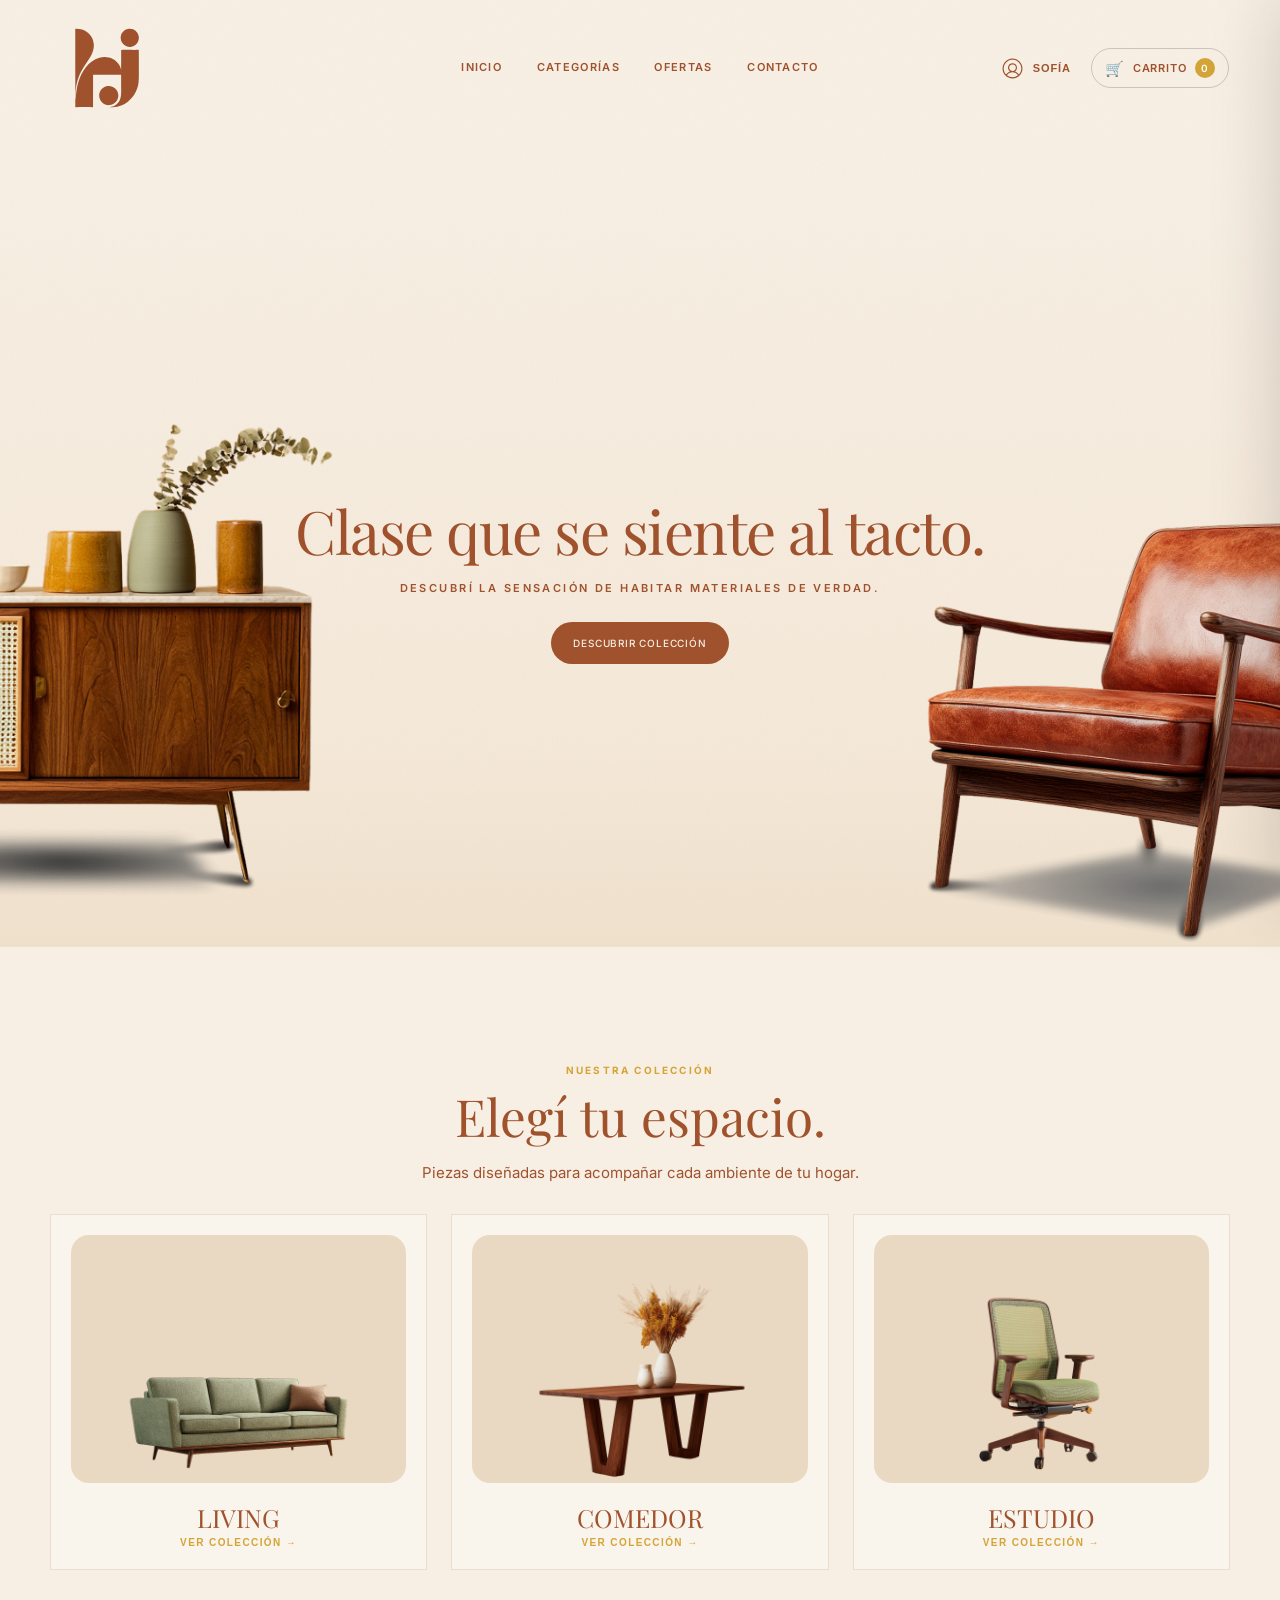
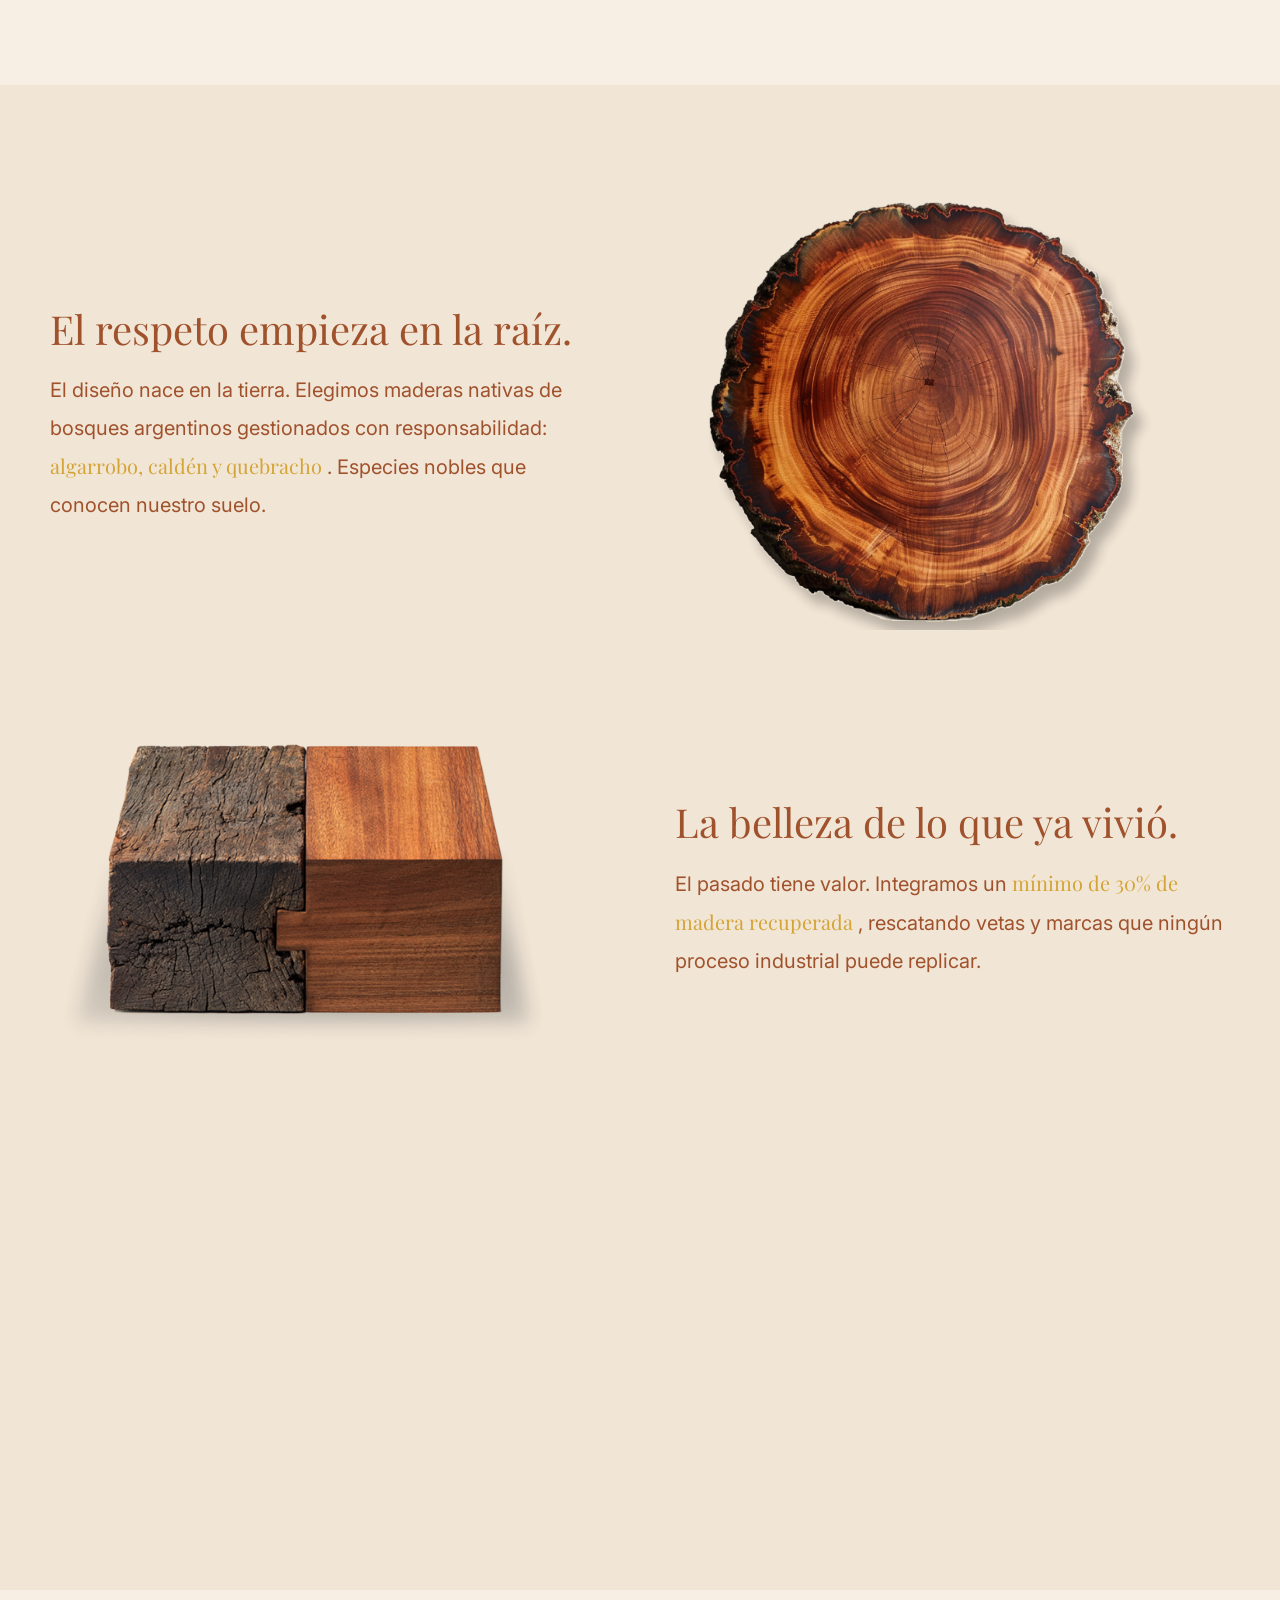
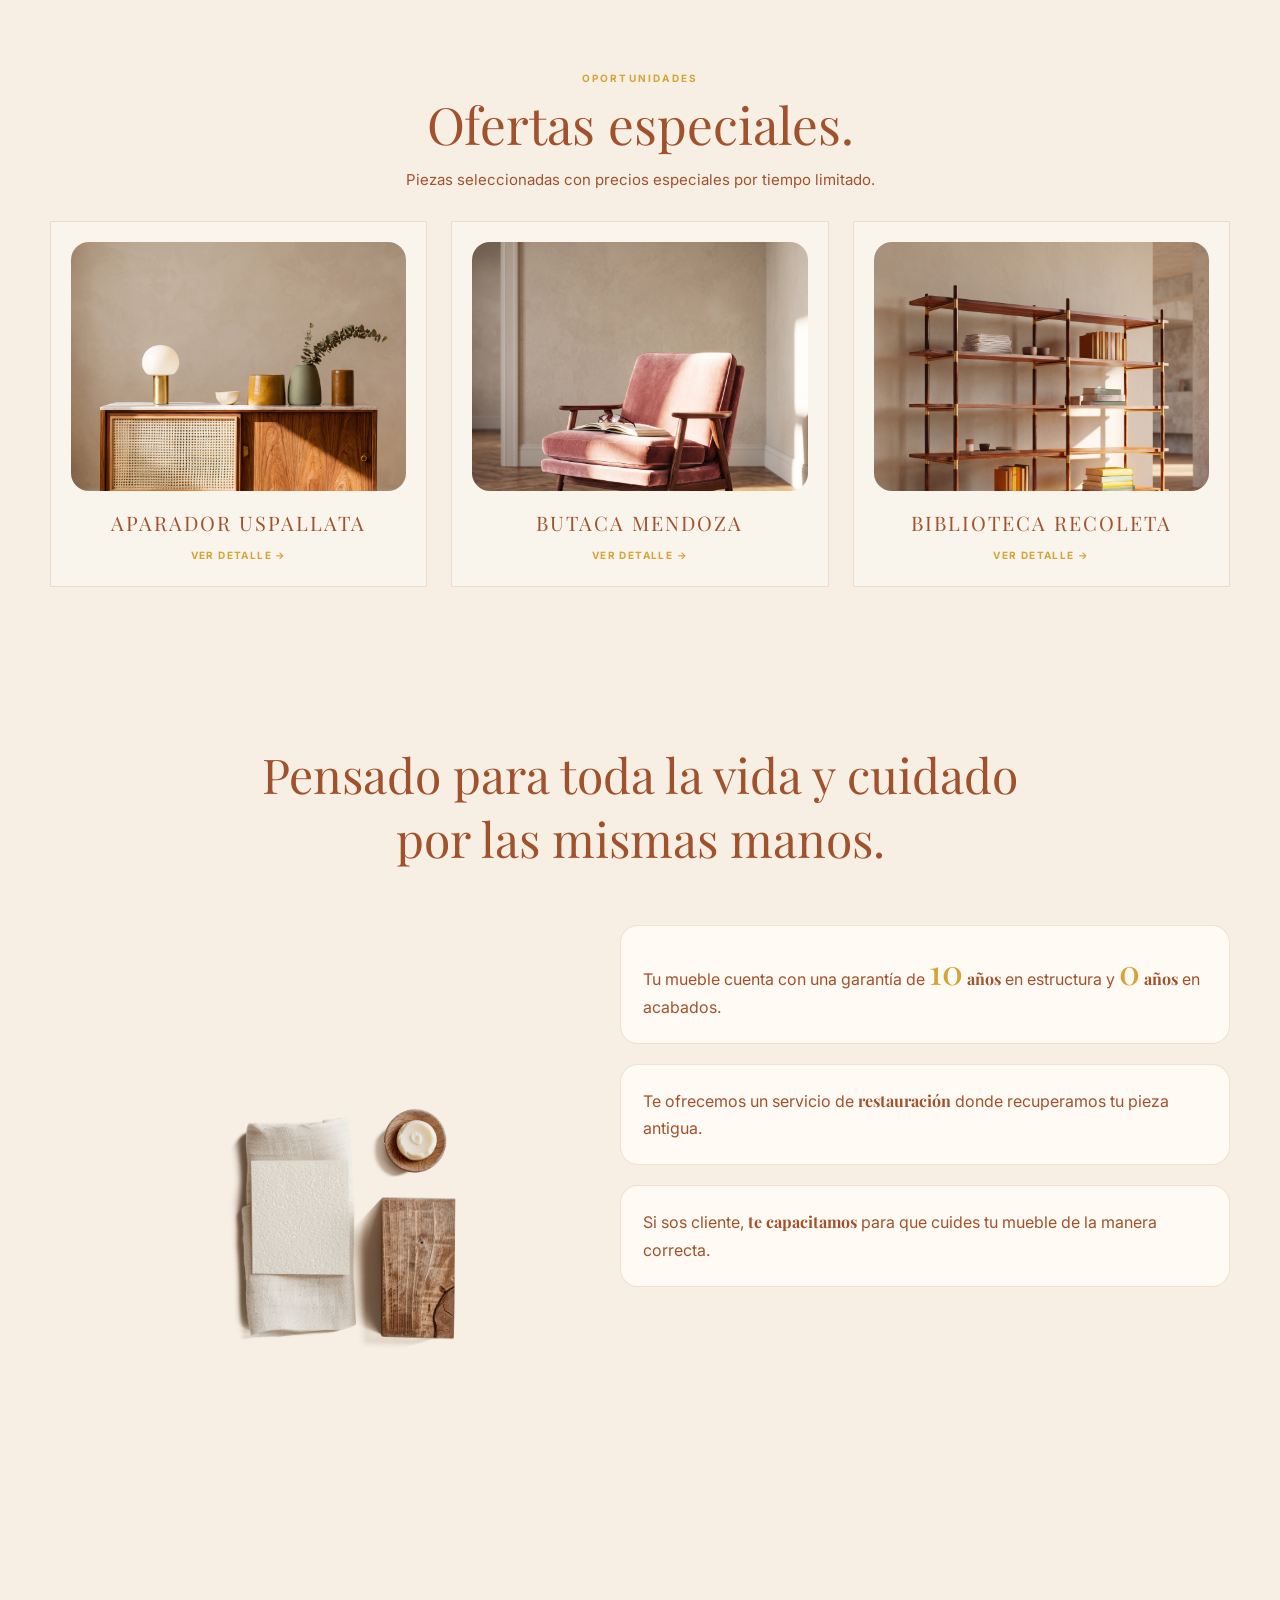
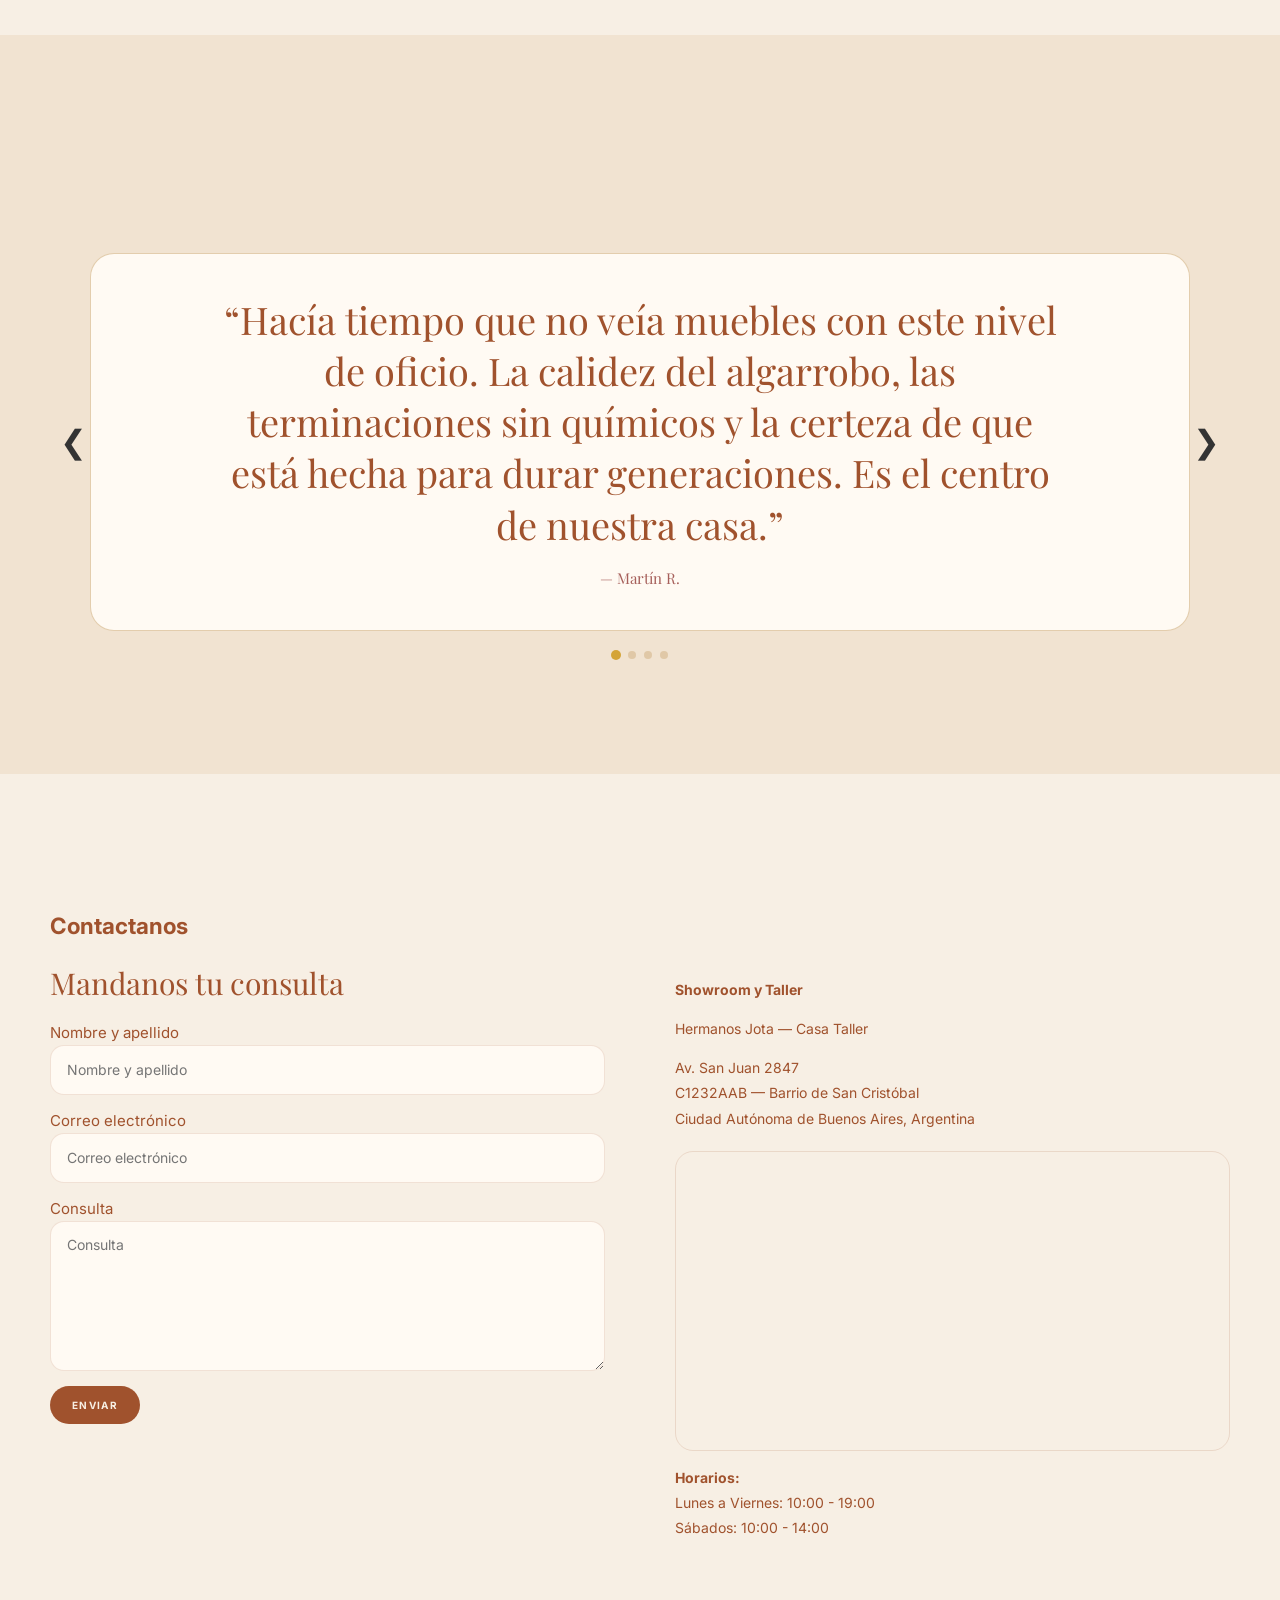
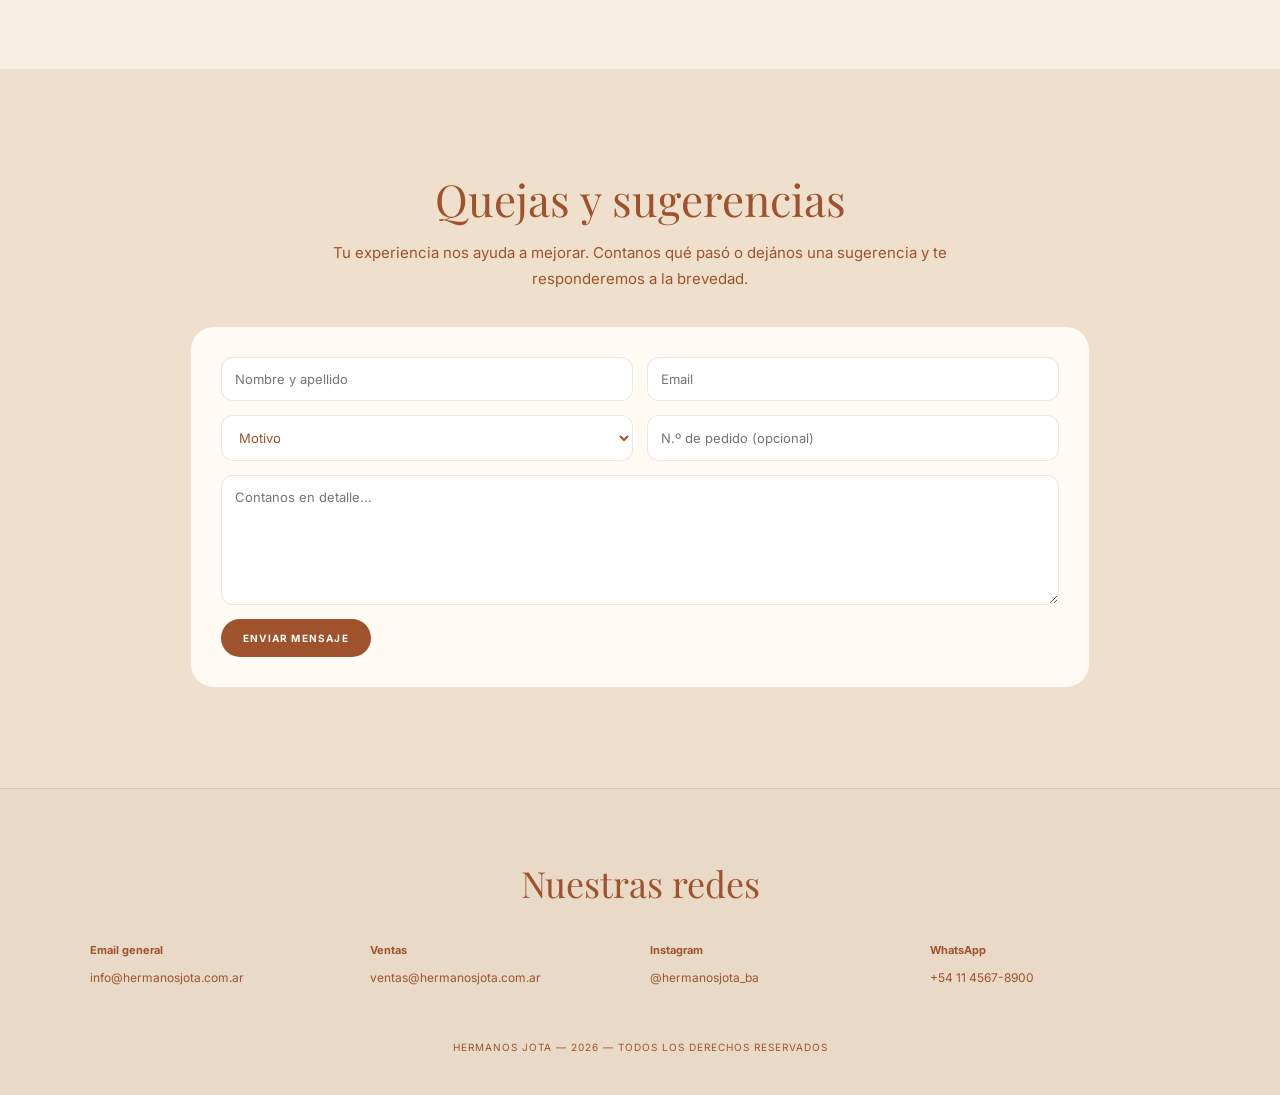
==== commit 50e295af: "Update index.html" ====
--- a/index.html
+++ b/index.html
@@ -12,7 +12,8 @@
 
   <!-- Tipografía -->
   <link rel="preconnect" href="https://fonts.googleapis.com">
-  <link rel="preconnect" href="https://fonts.gstatic.com" crossorigin>
+<link rel="preconnect" href="https://fonts.gstatic.com" crossorigin>
+<link href="https://fonts.googleapis.com/css2?family=Inter:wght@300;400;500;700&family=Playfair+Display:wght@400;700&display=swap" rel="stylesheet">
 
   <link
     href="https://fonts.googleapis.com/css2?family=Inter:wght@300;400;500;600;700&family=Playfair+Display:wght@400;500;600&display=swap"
@@ -346,7 +347,7 @@
          OFERTAS
     ====================================================== -->
 
-    <section class="ofertas" id="ofertas" aria-labelledby="ofertasTitle">
+    <section class="destacados" id="ofertas" aria-labelledby="ofertasTitle">
 
       <div class="ofertas__container">
 
@@ -377,49 +378,49 @@
         <div class="destacados__grid">
     
           <!-- Card 1 -->
-          <article class="destacado-card">
-            <div class="destacado-card__image">
-              <img src="./assets/Sofá Patagonia.png" alt="Sofá Patagonia">
-            </div>
-    
-            <h3 class="destacado-card__name">
-              SOFÁ PATAGONIA
-            </h3>
-    
-            <div class="destacado-card__action">
-              <a class="destacado-card__link" href="./productos.html?categoria=livings">VER DETALLE →</a>
-            </div>
-          </article>
-    
-          <!-- Card 2 -->
-          <article class="destacado-card">
-            <div class="destacado-card__image">
-              <img src="./assets/Mesa Comedor Pampa.png" alt="Mesa Comedor Pampa">
-            </div>
-    
-            <h3 class="destacado-card__name">
-              MESA COMEDOR PAMPA
-            </h3>
-    
-            <div class="destacado-card__action">
-              <a class="destacado-card__link" href="./productos.html?categoria=comedor">VER DETALLE →</a>
-            </div>
-          </article>
-    
-          <!-- Card 3 -->
-          <article class="destacado-card">
-            <div class="destacado-card__image">
-              <img src="./assets/Silla de Trabajo Belgrano.png" alt="Silla de Trabajo Belgrano">
-            </div>
-    
-            <h3 class="destacado-card__name">
-              SILLA BELGRANO
-            </h3>
-    
-            <div class="destacado-card__action">
-              <a class="destacado-card__link" href="./productos.html?categoria=estudio">VER DETALLE →</a>
-            </div>
-          </article>
+<a class="destacado-card" href="./producto-detalle.html?id=6">
+  <div class="destacado-card__image">
+    <img src="./assets/fotos_prod/aparador_uspallata_prod.jpg" alt="Aparador Uspallata">
+  </div>
+
+  <h3 class="destacado-card__name">
+    Aparador Uspallata
+  </h3>
+
+  <div class="destacado-card__action">
+    <span class="destacado-card__link">VER DETALLE →</span>
+  </div>
+</a>
+
+<!-- Card 2 -->
+<a class="destacado-card" href="./producto-detalle.html?id=9">
+  <div class="destacado-card__image">
+    <img src="./assets/fotos_prod/butaca_mendoza_prod.jpg" alt="Butaca Mendoza">
+  </div>
+
+  <h3 class="destacado-card__name">
+    Butaca Mendoza
+  </h3>
+
+  <div class="destacado-card__action">
+    <span class="destacado-card__link">VER DETALLE →</span>
+  </div>
+</a>
+
+<!-- Card 3 -->
+<a class="destacado-card" href="./producto-detalle.html?id=4">
+  <div class="destacado-card__image">
+    <img src="./assets/fotos_prod/biblio_recoleta_prod.jpg" alt="Biblioteca Recoleta">
+  </div>
+
+  <h3 class="destacado-card__name">
+    Biblioteca Recoleta
+  </h3>
+
+  <div class="destacado-card__action">
+    <span class="destacado-card__link">VER DETALLE →</span>
+  </div>
+</a>
     
         </div>
     
--- a/css/styles.css
+++ b/css/styles.css
@@ -1,92 +1,97 @@
 :root {
-    --bg-surface: #f7efe4;
-    --bg-soft: #efe1cf;
-    --text-main: #3d2b22;
-    --text-muted: #75665b;
-    --gold-accent: #b88a45;
-    --pink-accent: #a65f5a;
-    --sust-accent: #6d7d61;
-    --line: rgba(61, 43, 34, .14);
-    --shadow: 0 18px 50px rgba(61, 43, 34, .10);
-    --radius: 22px;
-    --ease: cubic-bezier(.22, 1, .36, 1)
-}
+--color-siena: #A0522D;        
+--color-salvia: #87A96B;       
+--color-alabastro: #F5E6D3;    
+--color-oro: #D4A437;          
+--color-rosa: #C47A6D;         
+--bg: var(--color-alabastro);
+--text-main: var(--color-siena);
+--gold-accent: var(--color-oro);
+--line: rgba(160, 82, 45, 0.15); 
 
-*,
-*::before,
-*::after {
-    box-sizing: border-box
-}
 
-html {
-    scroll-behavior: smooth
-}
-
-body {
+--font-primary: 'Inter', sans-serif;
+--font-secondary: 'Playfair Display', Georgia, serif;
+  }
+  
+  *,
+  *::before,
+  *::after {
+    box-sizing: border-box;
+  }
+  
+  html {
+    scroll-behavior: smooth;
+  }
+  
+  body {
     margin: 0;
     background: var(--bg-surface);
     color: var(--text-main);
-    font-family: Inter, system-ui, sans-serif;
-    overflow-x: hidden
-}
-
-body.cart-open {
-    overflow: hidden
-}
-
-.grain {
+    font-family: var(--font-primary);
+    font-size: 15px;
+    line-height: 1.6;
+    overflow-x: hidden;
+  }
+  
+  body.cart-open {
+    overflow: hidden;
+  }
+  
+  .grain {
     position: fixed;
     inset: 0;
     pointer-events: none;
     z-index: 9999;
     opacity: .018;
-    background-image: url("data:image/svg+xml,%3Csvg xmlns='http://www.w3.org/2000/svg' width='180' height='180'%3E%3Cfilter id='n'%3E%3CfeTurbulence baseFrequency='.8' numOctaves='3' stitchTiles='stitch'/%3E%3C/filter%3E%3Crect width='100%25' height='100%25' filter='url(%23n)'/%3E%3C/svg%3E")
-}
-
-/* HEADER */
-.nav-bar {
+    background-image: url("data:image/svg+xml,%3Csvg xmlns='http://www.w3.org/2000/svg' width='180' height='180'%3E%3Cfilter id='n'%3E%3CfeTurbulence baseFrequency='.8' numOctaves='3' stitchTiles='stitch'/%3E%3C/filter%3E%3Crect width='100%25' height='100%25' filter='url(%23n)'/%3E%3C/svg%3E");
+  }
+  
+  /* HEADER */
+  .nav-bar {
     position: sticky;
     top: 0;
     z-index: 900;
     min-height: 78px;
     display: grid;
-    grid-template-columns: auto 1fr auto;
+    grid-template-columns: 1fr auto 1fr;
     align-items: center;
     gap: 28px;
     padding: 12px clamp(20px, 4vw, 64px);
     background: rgba(247, 239, 228, .92);
     border-bottom: 1px solid transparent;
     backdrop-filter: blur(16px);
-    transition: .3s var(--ease)
-}
-
-.nav-bar.is-scrolled {
+    transition: .3s var(--ease);
+  }
+  
+  .nav-bar.is-scrolled {
     min-height: 68px;
     background: rgba(247, 239, 228, .97);
     border-color: var(--line);
-    box-shadow: 0 8px 30px rgba(61, 43, 34, .07)
-}
-
-.nav-bar__logo-link {
-    display: flex;
-    align-items: center
-}
-
-.logo-header {
+    box-shadow: 0 8px 30px rgba(61, 43, 34, .07);
+  }
+  
+  .nav-bar__logo-link {
+    display: flex;
+    align-items: center;
+    justify-self: start;
+  }
+  
+  .logo-header {
     display: block;
     width: 112px;
     height: auto;
-    margin: 0
-}
-
-.secciones {
+    margin: 0;
+  }
+  
+  .secciones {
     display: flex;
     justify-content: center;
     align-items: center;
-    gap: clamp(18px, 2.7vw, 42px)
-}
-
-.secciones a {
+    gap: clamp(18px, 2.7vw, 42px);
+  }
+  
+  .secciones a {
     position: relative;
     color: var(--text-main);
     font-size: 11px;
@@ -94,10 +99,10 @@
     letter-spacing: .12em;
     text-decoration: none;
     white-space: nowrap;
-    padding: 9px 0
-}
-
-.secciones a::after {
+    padding: 9px 0;
+  }
+  
+  .secciones a::after {
     content: "";
     position: absolute;
     left: 0;
@@ -105,20 +110,21 @@
     width: 0;
     height: 1px;
     background: var(--gold-accent);
-    transition: .3s var(--ease)
-}
-
-.secciones a:hover::after {
-    width: 100%
-}
-
-.nav-bar__actions {
+    transition: .3s var(--ease);
+  }
+  
+  .secciones a:hover::after {
+    width: 100%;
+  }
+  
+  .nav-bar__actions {
     display: flex;
     align-items: center;
-    gap: 10px
-}
-
-.profile {
+    gap: 10px;
+    justify-self: end;
+  }
+  
+  .profile {
     position: relative;
     display: flex;
     align-items: center;
@@ -128,26 +134,26 @@
     color: var(--text-main);
     padding: 8px 10px;
     cursor: pointer;
-    border-radius: 999px
-}
-
-.profile:hover {
-    background: rgba(61, 43, 34, .05)
-}
-
-.profile__icon {
+    border-radius: 999px;
+  }
+  
+  .profile:hover {
+    background: rgba(61, 43, 34, .05);
+  }
+  
+  .profile__icon {
     width: 25px;
     height: 25px;
-    object-fit: contain
-}
-
-.profile__label {
+    object-fit: contain;
+  }
+  
+  .profile__label {
     font-size: 11px;
     font-weight: 600;
-    letter-spacing: .08em
-}
-
-.cart-button {
+    letter-spacing: .08em;
+  }
+  
+  .cart-button {
     position: relative;
     display: flex;
     align-items: center;
@@ -160,21 +166,21 @@
     font: 600 11px Inter;
     letter-spacing: .08em;
     cursor: pointer;
-    transition: .25s var(--ease)
-}
-
-.cart-button:hover {
+    transition: .25s var(--ease);
+  }
+  
+  .cart-button:hover {
     background: var(--text-main);
     color: var(--bg-surface);
-    transform: translateY(-1px)
-}
-
-.cart-button__icon {
+    transform: translateY(-1px);
+  }
+  
+  .cart-button__icon {
     font-size: 15px;
-    line-height: 1
-}
-
-.cart-button__count {
+    line-height: 1;
+  }
+  
+  .cart-button__count {
     min-width: 20px;
     height: 20px;
     display: grid;
@@ -182,18 +188,18 @@
     border-radius: 50%;
     background: var(--gold-accent);
     color: #fff;
-    font-size: 10px
-}
-
-.nav-bar__toggle {
-    display: none
-}
-
-/* HERO */
-.hero-section {
+    font-size: 10px;
+  }
+  
+  .nav-bar__toggle {
+    display: none;
+  }
+  
+  /* HERO */
+  .hero-section {
     position: relative;
     min-height: 90vh;
-    overflow: hidden; /* Clave: recorta lo que sale de la pantalla sin crear scroll horizontal */
+    overflow: hidden;
     padding: 80px 24px 0;
     background: linear-gradient(180deg, #f7efe4 0%, #f4e8d8 75%, #efe0cc 100%);
     display: flex;
@@ -220,7 +226,7 @@
   .hero-copy__title {
     max-width: 900px;
     margin: 0;
-    font: 400 clamp(38px, 5.4vw, 74px)/1.03 "Playfair Display", Georgia, serif;
+    font: 400 clamp(38px, 5.4vw, 60px)/1.03 "Playfair Display", Georgia, serif;
     letter-spacing: -0.025em;
     color: var(--text-main);
     opacity: 0;
@@ -253,6 +259,9 @@
     letter-spacing: 0.13em;
     text-decoration: none;
     transition: 0.25s var(--ease);
+    text-transform: uppercase; 
+    letter-spacing: 0.08em; 
+    font-weight: 500;
   }
   
   .hero-copy__button:hover {
@@ -260,10 +269,9 @@
     box-shadow: 0 12px 25px rgba(61, 43, 34, 0.16);
   }
   
-  /* CONTENEDOR VISUAL: toma el 100% real de la pantalla */
   .hero-visuals {
     position: absolute;
-    inset: 0; /* Cubre toda la sección hero */
+    inset: 0;
     width: 100%;
     height: 100%;
     pointer-events: none;
@@ -277,7 +285,6 @@
     transition: transform 0.7s var(--ease);
   }
   
-  /* MESA: pegada y cortada en el extremo izquierdo */
   .hero-visuals__mesa {
     position: absolute;
     bottom: 0;
@@ -285,7 +292,6 @@
     width: clamp(260px, 32vw, 480px);
   }
   
-  /* SILLÓN: pegado y cortado en el extremo derecho */
   .hero-visuals__sillon {
     position: absolute;
     bottom: 0;
@@ -293,14 +299,12 @@
     width: clamp(280px, 35vw, 520px);
   }
   
-  /* RESPONSIVE: MOBILE Y TABLET */
   @media (max-width: 768px) {
     .hero-section {
       min-height: 100svh;
       padding-top: 32px;
     }
   
-    /* Para evitar que tapen el texto central en pantallas angostas */
     .hero-visuals__mesa {
       left: -80px;
       bottom: -10px;
@@ -315,83 +319,83 @@
       opacity: 0.85;
     }
   }
-
-body.is-loaded .hero-copy__title,
-body.is-loaded .hero-copy__subtitle,
-body.is-loaded .hero-visuals__mesa,
-body.is-loaded .hero-visuals__sillon {
+  
+  body.is-loaded .hero-copy__title,
+  body.is-loaded .hero-copy__subtitle,
+  body.is-loaded .hero-visuals__mesa,
+  body.is-loaded .hero-visuals__sillon {
     opacity: 1;
-    transform: translate(0, 0)
-}
-
-/* SECTION SYSTEM */
-section {
-    scroll-margin-top: 88px
-}
-
-.section-heading {
+    transform: translate(0, 0);
+  }
+  
+  /* SECTION SYSTEM */
+  section {
+    scroll-margin-top: 88px;
+  }
+  
+  .section-heading {
     max-width: 720px;
-    margin: 0 auto 50px;
-    text-align: center
-}
-
-.section-heading__eyebrow {
+    margin: 0 auto 28px;
+    text-align: center;
+  }
+  
+  .section-heading__eyebrow {
     margin: 0 0 10px;
     color: var(--gold-accent);
     font-size: 10px;
     font-weight: 700;
     letter-spacing: .22em;
-    text-transform: uppercase
-}
-
-.section-heading__title {
+    text-transform: uppercase;
+  }
+  
+  .section-heading__title {
     margin: 0;
-    font: 400 clamp(34px, 4vw, 52px)/1.1 "Playfair Display", Georgia, serif
-}
-
-.section-heading__text {
+    font: 400 clamp(34px, 4vw, 52px)/1.1 "Playfair Display", Georgia, serif;
+  }
+  
+  .section-heading__text {
     margin: 14px auto 0;
     max-width: 620px;
     color: var(--text-muted);
     font-size: 15px;
-    line-height: 1.8
-}
-
-.categorias,
-.catalogo,
-.ofertas,
-.nuevos,
-.garantia,
-.opiniones,
-.contacto,
-.sostenibilidad {
-    padding: clamp(72px, 9vw, 120px) 24px
-}
-
-.categorias__container,
-.catalogo__container,
-.ofertas__container,
-.nuevos__container,
-.garantia__container,
-.opiniones__container,
-.contacto__container,
-.sostenibilidad__container {
+    line-height: 1.8;
+  }
+  
+  .categorias,
+  .catalogo,
+  .destacados,
+  .nuevos,
+  .garantia,
+  .opiniones,
+  .contacto,
+  .sostenibilidad {
+    padding: clamp(72px, 9vw, 120px) 24px;
+  }
+  
+  .categorias__container,
+  .catalogo__container,
+  .destacados__container,
+  .nuevos__container,
+  .garantia__container,
+  .opiniones__container,
+  .contacto__container,
+  .sostenibilidad__container {
     width: min(1180px, 100%);
-    margin: auto
-}
-
-/* CATEGORIES */
-.categorias {
-    background: var(--bg-surface)
-}
-
-.categorias__grid {
+    margin: auto;
+  }
+  
+  /* CATEGORIES */
+  .categorias {
+    background: var(--bg-surface);
+  }
+  
+  .categorias__grid {
     display: grid;
     grid-template-columns: repeat(3, 1fr);
-    gap: 24px
-}
-
-.categoria-card {
+    gap: 24px;
+  }
+  
+  .categoria-card {
     display: flex;
     flex-direction: column;
     align-items: center;
@@ -401,37 +405,37 @@
     border: 1px solid var(--line);
     border-radius: var(--radius);
     background: rgba(255, 255, 255, .28);
-    transition: .35s var(--ease)
-}
-
-.categoria-card:hover {
+    transition: .35s var(--ease);
+  }
+  
+  .categoria-card:hover {
     transform: translateY(-7px);
     box-shadow: var(--shadow);
-    background: #fffaf3
-}
-
-.categoria-card__image {
+    background: #fffaf3;
+  }
+  
+  .categoria-card__image {
     width: 100%;
     aspect-ratio: 1.35;
     border-radius: 18px;
     overflow: hidden;
     background: #ead9c2;
     display: grid;
-    place-items: center
-}
-
-.categoria-card__image img {
+    place-items: center;
+  }
+  
+  .categoria-card__image img {
     width: 86%;
     height: 86%;
-    object-fit: contain
-}
-
-.categoria-card__name {
+    object-fit: contain;
+  }
+  
+  .categoria-card__name {
     margin-top: 18px;
-    font: 400 25px "Playfair Display", Georgia, serif
-}
-
-.categoria-card__link {
+    font: 400 25px "Playfair Display", Georgia, serif;
+  }
+  
+  .categoria-card__link {
     margin-top: 6px;
     color: var(--gold-accent);
     font-size: 10px;
@@ -439,78 +443,73 @@
     letter-spacing: .14em;
     text-transform: uppercase;
     text-decoration: none;
-}
-
-/* SUSTAINABILITY */
-.sostenibilidad {
-    background: #f1e5d5
-}
-
-.sostenibilidad__container {
+  }
+  
+  /* SUSTAINABILITY */
+  .sostenibilidad {
+    background: #f1e5d5;
+  }
+  
+  .sostenibilidad__container {
     display: flex;
     flex-direction: column;
-    gap: 70px
-}
-
-.sostenibilidad__row {
+    gap: 70px;
+  }
+  
+  .sostenibilidad__row {
     display: grid;
     grid-template-columns: 1fr 1fr;
     align-items: center;
-    gap: 70px
-}
-
-.sostenibilidad__row--reverse {
-    direction: rtl
-}
-
-.sostenibilidad__row--reverse>* {
-    direction: ltr
-}
-
-.sostenibilidad__copy {
+    gap: 70px;
+  }
+  
+  .sostenibilidad__row--reverse {
+    direction: rtl;
+  }
+  
+  .sostenibilidad__row--reverse > * {
+    direction: ltr;
+  }
+  
+  .sostenibilidad__copy {
     display: flex;
     flex-direction: column;
-    gap: 20px
-}
-
-.sostenibilidad__title {
+    gap: 20px;
+  }
+  
+  .sostenibilidad__title {
     margin: 0;
     font: 400 clamp(31px, 3.5vw, 46px)/1.1 "Playfair Display", Georgia, serif;
     font-size: 40px;
-    
-}
-
-.sostenibilidad__text {
+  }
+  
+  .sostenibilidad__text {
     margin: 0;
     color: var(--text-muted);
     font-size: 20px;
-    line-height: 1.9
-}
-
-.sostenibilidad__accent {
+    line-height: 1.9;
+  }
+  
+  .sostenibilidad__accent {
     color: var(--gold-accent);
-    font-family: "Playfair Display", Georgia, serif
-}
-
-.sostenibilidad__media img {
+    font-family: "Playfair Display", Georgia, serif;
+  }
+  
+  .sostenibilidad__media img {
     display: block;
     width: 90%;
     max-height: 430px;
     object-fit: cover;
-    
-    
-}
-
-
-/* Contenedor centrado */
-.search-box {
+  }
+  
+  /* BUSCADOR */
+  .search-box {
     width: 100%;
     max-width: 460px;
     margin: 28px auto;
     position: relative;
   }
   
-  /* Campo de entrada */
   .search-box input {
     width: 100%;
     padding: 12px 20px;
@@ -524,33 +523,30 @@
     transition: border-color 0.25s ease, box-shadow 0.25s ease;
   }
   
-  /* Placeholder sutil */
   .search-box input::placeholder {
     color: var(--text-muted, #75665b);
     opacity: 0.7;
   }
   
-  /* Estado de foco al hacer clic */
   .search-box input:focus {
     border-color: var(--gold-accent, #b88a45);
     box-shadow: 0 4px 14px rgba(61, 43, 34, 0.08);
   }
-
-
-/* PRODUCTS */
-.catalogo {
-    background: linear-gradient(180deg, #f7efe4, #f1dfc7)
-}
-
-.catalogo__categories {
+  
+  /* PRODUCTS */
+  .catalogo {
+    background: linear-gradient(180deg, #f7efe4, #f1dfc7);
+  }
+  
+  .catalogo__categories {
     display: flex;
     justify-content: center;
     flex-wrap: wrap;
     gap: 10px;
-    margin-bottom: 42px
-}
-
-.catalogo__category {
+    margin-bottom: 42px;
+  }
+  
+  .catalogo__category {
     padding: 10px 17px;
     border: 1px solid var(--line);
     border-radius: 999px;
@@ -560,34 +556,34 @@
     letter-spacing: .12em;
     text-transform: uppercase;
     cursor: pointer;
-    transition: .25s var(--ease)
-}
-
-.catalogo__category:hover,
-.catalogo__category--active {
+    transition: .25s var(--ease);
+  }
+  
+  .catalogo__category:hover,
+  .catalogo__category--active {
     background: var(--text-main);
     color: var(--bg-surface);
-    border-color: var(--text-main)
-}
-
-.catalogo__carousel {
-    display: grid;
+    border-color: var(--text-main);
+  }
+  
+  .catalogo__carousel {
+    display: block;
     grid-template-columns: 44px 1fr 44px;
     align-items: center;
-    gap: 18px
-}
-
-.catalogo__viewport {
-    overflow: hidden
-}
-
-.catalogo__products {
+    gap: 18px;
+  }
+  
+  .catalogo__viewport {
+    overflow: hidden;
+  }
+  
+  .catalogo__products {
     display: grid;
     grid-template-columns: repeat(3, minmax(0, 1fr));
-    gap: 26px
-}
-
-.catalogo__arrow {
+    gap: 26px;
+  }
+  
+  .catalogo__arrow {
     width: 44px;
     height: 44px;
     border: 1px solid var(--line);
@@ -596,43 +592,40 @@
     cursor: pointer;
     display: grid;
     place-items: center;
-    transition: .25s
-}
-
-.catalogo__arrow:hover {
-    background: var(--text-main)
-}
-
-.catalogo__arrow img {
-    width: 20px;
-    height: 20px
-}
-
-.catalogo__card {
+    transition: .25s;
+  }
+  
+  .catalogo__arrow:hover {
+    background: var(--text-main);
+  }
+  
+ 
+  
+  .catalogo__card {
     position: relative;
     display: flex;
     flex-direction: column;
     gap: 15px;
     min-width: 0;
     cursor: default;
-    transition: .35s var(--ease)
-}
-
-.catalogo__card:hover {
-    transform: translateY(-6px)
-}
-
-.catalogo__circle {
+    transition: .35s var(--ease);
+  }
+  
+  .catalogo__card:hover {
+    transform: translateY(-6px);
+  }
+  
+  .catalogo__circle {
     position: relative;
     width: 100%;
     aspect-ratio: 1;
     border-radius: 24px;
     overflow: hidden;
     background: radial-gradient(circle, #fffaf3, #ead5b6);
-    border: 1px solid rgba(61, 43, 34, .08)
-}
-
-.catalogo__circle img {
+    border: 1px solid rgba(61, 43, 34, .08);
+  }
+  
+  .catalogo__circle img {
     width: 100%;
     max-width: auto;
     height: 100%;
@@ -640,54 +633,54 @@
     object-fit: contain;
     padding: 10%;
     display: block;
-}
-
-.producto-badges {
+  }
+  
+  .producto-badges {
     position: absolute;
     top: 14px;
     left: 14px;
     z-index: 2;
     display: flex;
-    gap: 6px
-}
-
-.producto-badge {
+    gap: 6px;
+  }
+  
+  .producto-badge {
     padding: 6px 9px;
     border-radius: 999px;
     color: #fff;
     font-size: 8px;
     font-weight: 700;
-    letter-spacing: .12em
-}
-
-.producto-badge--oferta {
-    background: var(--pink-accent)
-}
-
-.producto-badge--nuevo {
-    background: var(--sust-accent)
-}
-
-.catalogo__info {
+    letter-spacing: .12em;
+  }
+  
+  .producto-badge--oferta {
+    background: var(--color-rosa);
+  }
+  
+  .producto-badge--nuevo {
+    background: var(--color-salvia);
+  }
+  
+  .catalogo__info {
     display: flex;
     flex-direction: column;
     align-items: flex-start;
     gap: 7px;
-    padding: 0 5px
-}
-
-.catalogo__name {
+    padding: 0 5px;
+  }
+  
+  .catalogo__name {
     margin: 0;
-    font: 400 21px "Playfair Display", Georgia, serif
-}
-
-.catalogo__price {
+    font: 400 21px "Playfair Display", Georgia, serif;
+  }
+  
+  .catalogo__price {
     margin: 0;
     font-size: 14px;
-    font-weight: 700
-}
-
-.catalogo__add {
+    font-weight: 700;
+  }
+  
+  .catalogo__add {
     margin-top: 5px;
     padding: 9px 15px;
     border: 1px solid var(--text-main);
@@ -697,47 +690,68 @@
     font: 600 10px Inter;
     letter-spacing: .06em;
     cursor: pointer;
-    transition: .25s
-}
+    transition: .25s;
+    text-transform: uppercase;
+    letter-spacing: 0.08em; 
+    font-weight: 500;
+  }
+  
+  .catalogo__add:hover,
+  .catalogo__add.is-added {
+    background: var(--text-main);
+    color: var(--bg-surface);
+  }
 
-.catalogo__add:hover,
-.catalogo__add.is-added {
-    background: var(--text-main);
-    color: var(--bg-surface)
-}
-
-.ofertas {
-    background: #f7efe4
-}
-
-.ofertas__products,
-.nuevos__products {
+  /* Quita el subrayado y toma el color café principal */
+.catalogo__name-link {
+    color: var(--text-main);
+    text-decoration: none;
+    display: inline-block;
+    transition: color 0.25s var(--ease);
+    text-transform: uppercase;
+    letter-spacing: 0.1em;
+  }
+  
+  /* Efecto sutil dorado al pasar el mouse */
+  .catalogo__name-link:hover {
+    color: var(--gold-accent);
+  }
+  
+  /* Evita que el contenedor de la imagen muestre bordes o estilos de enlace */
+  .catalogo__circle-link {
+    display: block;
+    text-decoration: none;
+    color: inherit;
+  }
+  
+  /* NUEVOS */
+  .nuevos {
+    background: #f1e4d2;
+  }
+  
+  .nuevos__products {
     display: grid;
     grid-template-columns: repeat(3, 1fr);
-    gap: 26px
-}
-
-.nuevos {
-    background: #f1e4d2
-}
-
-
-
-/* =========================================================
-   DESTACADOS
-========================================================= */
-
-.destacados {
+    gap: 26px;
+  }
+  
+  /* =========================================================
+     DESTACADOS
+  ========================================================= */
+  
+  .destacados {
     background: var(--bg-surface);
+    padding: 80px 24px 40px;
   }
   
   .destacados__container {
     width: min(1180px, 100%);
     margin: auto;
-    padding: clamp(72px, 9vw, 120px) 24px;
-  }
-  
-  .destacados__grid {
+    padding: 0;
+  }
+  
+  .destacados__grid,
+  .destacados__products {
     display: grid;
     grid-template-columns: repeat(3, 1fr);
     gap: 24px;
@@ -763,7 +777,6 @@
     background: #fffaf3;
   }
   
-  /* Contenedor del fondo con bordes redondeados */
   .destacado-card__image {
     width: 100%;
     aspect-ratio: 1.35;
@@ -774,25 +787,22 @@
     place-items: center;
   }
   
-  /* IMAGEN DEL PRODUCTO (MÁS GRANDE) */
   .destacado-card__image img {
-    width: 96%;              /* Subido de 86% para aprovechar casi todo el marco */
-    height: 96%;
-    object-fit: contain;     /* Conserva la proporción original del mueble sin cortarlo */
+    width: 100%;
+    height: 100%;
+    object-fit: cover;
     display: block;
     transition: transform 0.4s var(--ease);
   }
   
-  /* Efecto opcional al pasar el mouse sobre la tarjeta */
-  .destacado-card:hover .destacado-card__image img {
-    transform: scale(1.05);  /* El mueble se agranda sutilmente */
-  }
-  
+
   .destacado-card__name {
     margin-top: 18px;
     margin-bottom: 0;
-    font: 400 25px "Playfair Display", Georgia, serif;
+    font: 400 20px "Playfair Display", Georgia, serif;
     text-align: center;
+    text-transform: uppercase;
+    letter-spacing: 0.1em;
   }
   
   .destacado-card__action {
@@ -813,88 +823,75 @@
     color: var(--text-main);
   }
   
-  /* Responsive para tablet y mobile */
-  @media (max-width: 900px) {
-    .destacados__grid {
-      grid-template-columns: repeat(2, 1fr);
-    }
-  }
-  
-  @media (max-width: 600px) {
-    .destacados__grid {
-      grid-template-columns: 1fr;
-    }
-  }
-
-/* GUARANTEE + REVIEWS */
-.garantia {
-    background: var(--bg-surface)
-}
-
-.garantia__title {
+  /* GUARANTEE + REVIEWS */
+  .garantia {
+    background: var(--bg-surface);
+  }
+  
+  .garantia__title {
     margin: 0 auto 55px;
     max-width: 800px;
     text-align: center;
-    font: 400 clamp(32px, 4vw, 48px) "Playfair Display", Georgia, serif
-}
-
-.garantia__content {
+    font: 400 clamp(32px, 4vw, 48px) "Playfair Display", Georgia, serif;
+  }
+  
+  .garantia__content {
     display: grid;
     grid-template-columns: .9fr 1.1fr;
     gap: 70px;
-    align-items: center
-}
-
-.garantia__media img {
-    width: 100%;
-    border-radius: 24px
-}
-
-.garantia__list {
-    display: grid;
-    gap: 20px
-}
-
-.garantia__item {
+    align-items: center;
+  }
+  
+  .garantia__media img {
+    width: 120%;
+    border-radius: 24px;
+  }
+  
+  .garantia__list {
+    display: grid;
+    gap: 20px;
+  }
+  
+  .garantia__item {
     margin: 0;
     padding: 22px;
     border: 1px solid var(--line);
     border-radius: 18px;
     background: #fffaf3;
     font-size: 16px;
-    line-height: 1.7
-}
-
-.garantia__item strong {
-    font-family: "Playfair Display", Georgia, serif
-}
-
-.counter {
+    line-height: 1.7;
+  }
+  
+  .garantia__item strong {
+    font-family: "Playfair Display", Georgia, serif;
+  }
+  
+  .counter {
     font: 500 34px "Playfair Display", Georgia, serif;
-    color: var(--gold-accent)
-}
-
-.opiniones {
-    background: #f1e3d1
-}
-
-.opiniones__title {
+    color: var(--gold-accent);
+  }
+  
+  .opiniones {
+    background: #f1e3d1;
+  }
+  
+  .opiniones__title {
     margin: 0;
     text-align: center;
-    font: 400 clamp(32px, 4vw, 48px) "Playfair Display", Georgia, serif
-}
-
-.opiniones__title-accent {
-    color: var(--gold-accent)
-}
-
-.opiniones__slider {
+    font: 400 clamp(32px, 4vw, 48px) "Playfair Display", Georgia, serif;
+  }
+  
+  .opiniones__title-accent {
+    color: var(--gold-accent);
+  }
+  
+  .opiniones__slider {
     position: relative;
     min-height: 250px;
-    margin-top: 38px
-}
-
-.opiniones__card {
+    margin-top: 38px;
+  }
+  
+  .opiniones__card {
     position: absolute;
     inset: 0;
     display: flex;
@@ -908,79 +905,79 @@
     box-shadow: var(--shadow);
     opacity: 0;
     transform: translateY(10px);
-    transition: .5s
-}
-
-.opiniones__card--active {
+    transition: .5s;
+  }
+  
+  .opiniones__card--active {
     position: relative;
     opacity: 1;
-    transform: none
-}
-
-.opiniones__quote {
+    transform: none;
+  }
+  
+  .opiniones__quote {
     max-width: 850px;
     margin: 0;
     text-align: center;
-    font: 400 clamp(24px, 3vw, 38px)/1.35 "Playfair Display", Georgia, serif
-}
-
-.opiniones__author {
+    font: 400 clamp(24px, 3vw, 38px)/1.35 "Playfair Display", Georgia, serif;
+  }
+  
+  .opiniones__author {
     margin-top: 16px;
     color: var(--pink-accent);
-    font-family: "Playfair Display", Georgia, serif
-}
-
-.opiniones__dots {
+    font-family: "Playfair Display", Georgia, serif;
+  }
+  
+  .opiniones__dots {
     display: flex;
     justify-content: center;
     gap: 8px;
-    margin-top: 20px
-}
-
-.opiniones__dot {
+    margin-top: 20px;
+  }
+  
+  .opiniones__dot {
     width: 8px;
     height: 8px;
     padding: 0;
     border: 0;
     border-radius: 50%;
     background: rgba(184, 138, 69, .3);
-    cursor: pointer
-}
-
-.opiniones__dot--active {
+    cursor: pointer;
+  }
+  
+  .opiniones__dot--active {
     background: var(--gold-accent);
-    transform: scale(1.25)
-}
-
-/* CONTACT / COMPLAINTS */
-.contacto {
-    background: #f7efe4
-}
-
-.contacto__layout {
+    transform: scale(1.25);
+  }
+  
+  /* CONTACT / COMPLAINTS */
+  .contacto {
+    background: #f7efe4;
+  }
+  
+  .contacto__layout {
     display: grid;
     grid-template-columns: 1fr 1fr;
-    gap: 70px
-}
-
-.contacto__form,
-.contacto__info {
+    gap: 70px;
+  }
+  
+  .contacto__form,
+  .contacto__info {
     width: 100%;
-    max-width: none
-}
-
-.contacto__form-title {
+    max-width: none;
+  }
+  
+  .contacto__form-title {
     margin: 0 0 18px;
-    font: 400 30px "Playfair Display", Georgia, serif
-}
-
-.contacto__fields {
-    display: grid;
-    gap: 14px
-}
-
-.contacto__input,
-.contacto__textarea {
+    font: 400 30px "Playfair Display", Georgia, serif;
+  }
+  
+  .contacto__fields {
+    display: grid;
+    gap: 14px;
+  }
+  
+  .contacto__input,
+  .contacto__textarea {
     width: 100%;
     border: 1px solid var(--line);
     border-radius: 14px;
@@ -988,26 +985,26 @@
     color: var(--text-main);
     padding: 14px 16px;
     font: 400 14px Inter;
-    transition: .25s
-}
-
-.contacto__input {
-    height: 50px
-}
-
-.contacto__textarea {
+    transition: .25s;
+  }
+  
+  .contacto__input {
+    height: 50px;
+  }
+  
+  .contacto__textarea {
     min-height: 150px;
-    resize: vertical
-}
-
-.contacto__input:focus,
-.contacto__textarea:focus {
+    resize: vertical;
+  }
+  
+  .contacto__input:focus,
+  .contacto__textarea:focus {
     outline: none;
     border-color: var(--gold-accent);
-    box-shadow: 0 0 0 4px rgba(184, 138, 69, .12)
-}
-
-.contacto__submit {
+    box-shadow: 0 0 0 4px rgba(184, 138, 69, .12);
+  }
+  
+  .contacto__submit {
     padding: 13px 22px;
     border: 0;
     border-radius: 999px;
@@ -1015,61 +1012,61 @@
     color: var(--bg-surface);
     font: 700 10px Inter;
     letter-spacing: .13em;
-    cursor: pointer
-}
-
-.contacto__success {
+    cursor: pointer;
+  }
+  
+  .contacto__success {
     margin: 10px 0 0;
     color: var(--sust-accent);
-    font-size: 13px
-}
-
-.contacto__address,
-.contacto__horarios {
+    font-size: 13px;
+  }
+  
+  .contacto__address,
+  .contacto__horarios {
     font-size: 14px;
     line-height: 1.8;
-    font-style: normal
-}
-
-.map-container {
+    font-style: normal;
+  }
+  
+  .map-container {
     height: 300px;
     margin-top: 20px;
     border-radius: 18px;
     overflow: hidden;
-    border: 1px solid var(--line)
-}
-
-.map-container iframe {
+    border: 1px solid var(--line);
+  }
+  
+  .map-container iframe {
     width: 100%;
     height: 100%;
-    border: 0
-}
-
-.quejas {
+    border: 0;
+  }
+  
+  .quejas {
     padding: clamp(65px, 8vw, 100px) 24px;
-    background: #efe0cd
-}
-
-.quejas__container {
+    background: #efe0cd;
+  }
+  
+  .quejas__container {
     width: min(900px, 100%);
-    margin: auto
-}
-
-.quejas__title {
+    margin: auto;
+  }
+  
+  .quejas__title {
     margin: 0;
     text-align: center;
-    font: 400 clamp(30px, 4vw, 44px) "Playfair Display", Georgia, serif
-}
-
-.quejas__intro {
+    font: 400 clamp(30px, 4vw, 44px) "Playfair Display", Georgia, serif;
+  }
+  
+  .quejas__intro {
     margin: 12px auto 35px;
     max-width: 650px;
     text-align: center;
     color: var(--text-muted);
-    line-height: 1.7
-}
-
-.quejas__form {
+    line-height: 1.7;
+  }
+  
+  .quejas__form {
     display: grid;
     grid-template-columns: 1fr 1fr;
     gap: 14px;
@@ -1077,28 +1074,28 @@
     border: 1px solid var(--line);
     border-radius: 24px;
     background: #fffaf3;
-    box-shadow: var(--shadow)
-}
-
-.quejas__form input,
-.quejas__form select,
-.quejas__form textarea {
+    box-shadow: var(--shadow);
+  }
+  
+  .quejas__form input,
+  .quejas__form select,
+  .quejas__form textarea {
     width: 100%;
     border: 1px solid var(--line);
     border-radius: 12px;
     padding: 13px;
     background: #fff;
     color: var(--text-main);
-    font: 400 13px Inter
-}
-
-.quejas__form textarea {
+    font: 400 13px Inter;
+  }
+  
+  .quejas__form textarea {
     grid-column: 1/-1;
     min-height: 130px;
-    resize: vertical
-}
-
-.quejas__form button {
+    resize: vertical;
+  }
+  
+  .quejas__form button {
     grid-column: 1/-1;
     justify-self: start;
     padding: 13px 22px;
@@ -1108,15 +1105,15 @@
     color: #fff;
     font: 700 10px Inter;
     letter-spacing: .12em;
-    cursor: pointer
-}
-
-/* LOGIN */
-.profile-wrap {
-    position: relative
-}
-
-.profile-menu {
+    cursor: pointer;
+  }
+  
+  /* LOGIN */
+  .profile-wrap {
+    position: relative;
+  }
+  
+  .profile-menu {
     position: absolute;
     right: 0;
     top: calc(100% + 10px);
@@ -1130,30 +1127,30 @@
     visibility: hidden;
     transform: translateY(-6px);
     transition: .25s var(--ease);
-    z-index: 1000
-}
-
-.profile-wrap.is-open .profile-menu {
+    z-index: 1000;
+  }
+  
+  .profile-wrap.is-open .profile-menu {
     opacity: 1;
     visibility: visible;
-    transform: none
-}
-
-.profile-menu__eyebrow {
+    transform: none;
+  }
+  
+  .profile-menu__eyebrow {
     margin: 0 0 4px;
     color: var(--gold-accent);
     font-size: 9px;
     font-weight: 700;
-    letter-spacing: .15em
-}
-
-.profile-menu h3 {
+    letter-spacing: .15em;
+  }
+  
+  .profile-menu h3 {
     margin: 0 0 14px;
-    font: 400 22px "Playfair Display", Georgia, serif
-}
-
-.profile-menu a,
-.profile-menu button {
+    font: 400 22px "Playfair Display", Georgia, serif;
+  }
+  
+  .profile-menu a,
+  .profile-menu button {
     display: block;
     width: 100%;
     padding: 10px 0;
@@ -1164,59 +1161,59 @@
     font: 500 12px Inter;
     text-decoration: none;
     cursor: pointer;
-    border-bottom: 1px solid var(--line)
-}
-
-.profile-menu a:last-child,
-.profile-menu button:last-child {
-    border-bottom: 0
-}
-
-.login-box {
+    border-bottom: 1px solid var(--line);
+  }
+  
+  .profile-menu a:last-child,
+  .profile-menu button:last-child {
+    border-bottom: 0;
+  }
+  
+  .login-box {
     display: none;
     margin-top: 12px;
     padding-top: 12px;
-    border-top: 1px solid var(--line)
-}
-
-.profile-wrap.login-open .login-box {
-    display: block
-}
-
-.login-box input {
+    border-top: 1px solid var(--line);
+  }
+  
+  .profile-wrap.login-open .login-box {
+    display: block;
+  }
+  
+  .login-box input {
     width: 100%;
     margin-bottom: 8px;
     padding: 10px;
     border: 1px solid var(--line);
     border-radius: 10px;
-    background: #fff
-}
-
-.login-box button {
+    background: #fff;
+  }
+  
+  .login-box button {
     background: var(--text-main);
     color: #fff;
     border-radius: 999px;
     text-align: center;
-    border: 0
-}
-
-/* CART */
-.cart-overlay {
+    border: 0;
+  }
+  
+  /* CART */
+  .cart-overlay {
     position: fixed;
     inset: 0;
     z-index: 1100;
     background: rgba(39, 26, 20, .42);
     opacity: 0;
     visibility: hidden;
-    transition: .3s
-}
-
-.cart-overlay.is-visible {
+    transition: .3s;
+  }
+  
+  .cart-overlay.is-visible {
     opacity: 1;
-    visibility: visible
-}
-
-.cart-panel {
+    visibility: visible;
+  }
+  
+  .cart-panel {
     position: fixed;
     top: 0;
     right: 0;
@@ -1228,27 +1225,27 @@
     background: #fffaf3;
     box-shadow: -20px 0 70px rgba(39, 26, 20, .2);
     transform: translateX(105%);
-    transition: .45s var(--ease)
-}
-
-.cart-panel.is-open {
-    transform: none
-}
-
-.cart-panel__header {
+    transition: .45s var(--ease);
+  }
+  
+  .cart-panel.is-open {
+    transform: none;
+  }
+  
+  .cart-panel__header {
     display: flex;
     align-items: center;
     justify-content: space-between;
     padding: 24px 26px;
-    border-bottom: 1px solid var(--line)
-}
-
-.cart-panel__title {
+    border-bottom: 1px solid var(--line);
+  }
+  
+  .cart-panel__title {
     margin: 0;
-    font: 400 30px "Playfair Display", Georgia, serif
-}
-
-.cart-panel__close {
+    font: 400 30px "Playfair Display", Georgia, serif;
+  }
+  
+  .cart-panel__close {
     width: 38px;
     height: 38px;
     border: 1px solid var(--line);
@@ -1256,126 +1253,126 @@
     background: transparent;
     font-size: 25px;
     color: var(--text-main);
-    cursor: pointer
-}
-
-.cart-panel__items {
+    cursor: pointer;
+  }
+  
+  .cart-panel__items {
     flex: 1;
     overflow: auto;
-    padding: 8px 26px
-}
-
-.carrito-item {
+    padding: 8px 26px;
+  }
+  
+  .carrito-item {
     display: grid;
     grid-template-columns: 82px 1fr;
     gap: 15px;
     padding: 18px 0;
-    border-bottom: 1px solid var(--line)
-}
-
-.carrito-item__image {
+    border-bottom: 1px solid var(--line);
+  }
+  
+  .carrito-item__image {
     width: 82px;
     height: 82px;
     border-radius: 14px;
     object-fit: contain;
-    background: #ead8bf
-}
-
-.carrito-item__content h4 {
+    background: #ead8bf;
+  }
+  
+  .carrito-item__content h4 {
     margin: 0 0 6px;
-    font: 400 18px "Playfair Display", Georgia, serif
-}
-
-.carrito-item__price {
+    font: 400 18px "Playfair Display", Georgia, serif;
+  }
+  
+  .carrito-item__price {
     margin: 0 0 12px;
     font-size: 13px;
-    font-weight: 700
-}
-
-.carrito-item__bottom {
+    font-weight: 700;
+  }
+  
+  .carrito-item__bottom {
     display: flex;
     align-items: center;
     justify-content: space-between;
-    gap: 10px
-}
-
-.cantidad-control {
+    gap: 10px;
+  }
+  
+  .cantidad-control {
     display: flex;
     align-items: center;
     border: 1px solid var(--line);
     border-radius: 999px;
-    overflow: hidden
-}
-
-.cantidad-control button {
+    overflow: hidden;
+  }
+  
+  .cantidad-control button {
     width: 30px;
     height: 28px;
     border: 0;
     background: transparent;
     color: var(--text-main);
     cursor: pointer;
-    font-size: 17px
-}
-
-.cantidad-control span {
+    font-size: 17px;
+  }
+  
+  .cantidad-control span {
     min-width: 26px;
     text-align: center;
-    font-size: 12px
-}
-
-.carrito-item__delete {
+    font-size: 12px;
+  }
+  
+  .carrito-item__delete {
     border: 0;
     background: transparent;
     color: var(--pink-accent);
     font-size: 11px;
-    cursor: pointer
-}
-
-.carrito-vacio {
+    cursor: pointer;
+  }
+  
+  .carrito-vacio {
     min-height: 400px;
     display: grid;
     place-content: center;
-    text-align: center
-}
-
-.carrito-vacio__icon {
-    font-size: 42px
-}
-
-.carrito-vacio h3 {
+    text-align: center;
+  }
+  
+  .carrito-vacio__icon {
+    font-size: 42px;
+  }
+  
+  .carrito-vacio h3 {
     margin: 10px 0 5px;
-    font: 400 25px "Playfair Display", Georgia, serif
-}
-
-.carrito-vacio p {
+    font: 400 25px "Playfair Display", Georgia, serif;
+  }
+  
+  .carrito-vacio p {
     margin: 0;
     color: var(--text-muted);
-    font-size: 13px
-}
-
-.cart-panel__footer {
+    font-size: 13px;
+  }
+  
+  .cart-panel__footer {
     padding: 20px 26px 26px;
     border-top: 1px solid var(--line);
-    background: #f7efe4
-}
-
-.cart-panel__total {
+    background: #f7efe4;
+  }
+  
+  .cart-panel__total {
     display: flex;
     justify-content: space-between;
     align-items: center;
-    margin-bottom: 15px
-}
-
-.cart-panel__total span {
+    margin-bottom: 15px;
+  }
+  
+  .cart-panel__total span {
     font-size: 13px;
-    color: var(--text-muted)
-}
-
-.cart-panel__total strong {
-    font-size: 23px
-}
-
-.cart-panel__checkout {
+    color: var(--text-muted);
+  }
+  
+  .cart-panel__total strong {
+    font-size: 23px;
+  }
+  
+  .cart-panel__checkout {
     width: 100%;
     padding: 15px;
     border: 0;
@@ -1384,288 +1381,477 @@
     color: #fff;
     font: 700 11px Inter;
     letter-spacing: .13em;
-    cursor: pointer
-}
-
-/* FOOTER */
-.pie {
+    cursor: pointer;
+  }
+  
+  /* FOOTER */
+  .pie {
     padding: 70px 24px 40px;
     background: #e8dac7;
-    border-top: 1px solid var(--line)
-}
-
-.pie__container {
+    border-top: 1px solid var(--line);
+  }
+  
+  .pie__container {
     width: min(1100px, 100%);
     margin: auto;
-    text-align: center
-}
-
-.pie__title {
+    text-align: center;
+  }
+  
+  .pie__title {
     margin: 0 0 35px;
-    font: 400 36px "Playfair Display", Georgia, serif
-}
-
-.pie__redes {
+    font: 400 36px "Playfair Display", Georgia, serif;
+  }
+  
+  .pie__redes {
     display: grid;
     grid-template-columns: repeat(4, 1fr);
     gap: 20px;
-    text-align: left
-}
-
-.pie__label {
+    text-align: left;
+  }
+  
+  .pie__label {
     margin: 0 0 5px;
     font-size: 11px;
-    font-weight: 700
-}
-
-.pie__link {
+    font-weight: 700;
+  }
+  
+  .pie__link {
     font-size: 12px;
     color: var(--text-main);
-    text-decoration: none
-}
-
-.pie__link:hover {
-    color: var(--gold-accent)
-}
-
-.pie__copy {
+    text-decoration: none;
+  }
+  
+  .pie__link:hover {
+    color: var(--gold-accent);
+  }
+  
+  .pie__copy {
     margin: 50px 0 0;
     font-size: 10px;
     letter-spacing: .1em;
-    color: var(--text-muted)
-}
-
-/* RESPONSIVE */
-@media(max-width:1000px) {
+    color: var(--text-muted);
+  }
+  
+  /* RESPONSIVE */
+  @media(max-width:1000px) {
     .nav-bar {
-        grid-template-columns: auto 1fr auto;
-        gap: 14px
-    }
-
+      grid-template-columns: auto 1fr auto;
+      gap: 14px;
+    }
+  
     .secciones {
-        gap: 18px
-    }
-
+      gap: 18px;
+    }
+  
     .secciones a {
-        font-size: 9px
-    }
-
+      font-size: 9px;
+    }
+  
     .hero-section {
-        min-height: 600px
-    }
-
+      min-height: 600px;
+    }
+  
     .hero-visuals {
-        height: 350px
-    }
-
+      height: 350px;
+    }
+  
     .catalogo__products,
-    .ofertas__products,
+    .destacados__products,
+    .destacados__grid,
     .nuevos__products {
-        grid-template-columns: repeat(2, 1fr)
-    }
-
+      grid-template-columns: repeat(2, 1fr);
+    }
+  
     .sostenibilidad__row,
     .garantia__content,
     .contacto__layout {
-        gap: 40px
-    }
-}
-
-@media(max-width:760px) {
+      gap: 40px;
+    }
+  }
+  
+  @media(max-width:900px) {
+    .destacados__grid {
+      grid-template-columns: repeat(2, 1fr);
+    }
+  }
+  
+  @media(max-width:760px) {
     .nav-bar {
-        min-height: 68px;
-        grid-template-columns: auto auto 1fr;
-        padding: 10px 16px
-    }
-
+      min-height: 68px;
+      grid-template-columns: auto auto 1fr;
+      padding: 10px 16px;
+    }
+  
     .logo-header {
-        width: 92px
-    }
-
+      width: 92px;
+    }
+  
     .nav-bar__toggle {
-        display: flex;
-        order: 3;
-        justify-self: end;
-        width: 38px;
-        height: 38px;
-        flex-direction: column;
-        justify-content: center;
-        gap: 5px;
-        border: 0;
-        background: transparent;
-        cursor: pointer
-    }
-
+      display: flex;
+      order: 3;
+      justify-self: end;
+      width: 38px;
+      height: 38px;
+      flex-direction: column;
+      justify-content: center;
+      gap: 5px;
+      border: 0;
+      background: transparent;
+      cursor: pointer;
+    }
+  
     .nav-bar__toggle span {
-        width: 22px;
-        height: 1.5px;
-        background: var(--text-main);
-        transition: .25s
-    }
-
+      width: 22px;
+      height: 1.5px;
+      background: var(--text-main);
+      transition: .25s;
+    }
+  
     .nav-bar__toggle.is-open span:nth-child(1) {
-        transform: translateY(6.5px) rotate(45deg)
-    }
-
+      transform: translateY(6.5px) rotate(45deg);
+    }
+  
     .nav-bar__toggle.is-open span:nth-child(2) {
-        opacity: 0
-    }
-
+      opacity: 0;
+    }
+  
     .nav-bar__toggle.is-open span:nth-child(3) {
-        transform: translateY(-6.5px) rotate(-45deg)
-    }
-
+      transform: translateY(-6.5px) rotate(-45deg);
+    }
+  
     .nav-bar__actions {
-        justify-self: end
-    }
-
+      justify-self: end;
+    }
+  
     .profile__label,
     .cart-button__label {
-        display: none
-    }
-
+      display: none;
+    }
+  
     .profile {
-        padding: 7px
-    }
-
+      padding: 7px;
+    }
+  
     .cart-button {
-        padding: 8px
-    }
-
+      padding: 8px;
+    }
+  
     .secciones {
-        position: absolute;
-        top: 100%;
-        left: 0;
-        right: 0;
-        display: flex;
-        flex-direction: column;
-        align-items: stretch;
-        gap: 0;
-        padding: 8px 18px 18px;
-        background: rgba(247, 239, 228, .98);
-        border-bottom: 1px solid var(--line);
-        box-shadow: 0 15px 30px rgba(61, 43, 34, .08);
-        opacity: 0;
-        visibility: hidden;
-        transform: translateY(-8px);
-        transition: .25s
-    }
-
+      position: absolute;
+      top: 100%;
+      left: 0;
+      right: 0;
+      display: flex;
+      flex-direction: column;
+      align-items: stretch;
+      gap: 0;
+      padding: 8px 18px 18px;
+      background: rgba(247, 239, 228, .98);
+      border-bottom: 1px solid var(--line);
+      box-shadow: 0 15px 30px rgba(61, 43, 34, .08);
+      opacity: 0;
+      visibility: hidden;
+      transform: translateY(-8px);
+      transition: .25s;
+    }
+  
     .secciones.open {
-        opacity: 1;
-        visibility: visible;
-        transform: none
-    }
-
+      opacity: 1;
+      visibility: visible;
+      transform: none;
+    }
+  
     .secciones a {
-        padding: 14px 4px;
-        font-size: 10px;
-        border-bottom: 1px solid var(--line)
-    }
-
+      padding: 14px 4px;
+      font-size: 10px;
+      border-bottom: 1px solid var(--line);
+    }
+  
     .hero-section {
-        min-height: 620px;
-        padding-top: 42px
-    }
-
+      min-height: 620px;
+      padding-top: 42px;
+    }
+  
     .hero-copy__title {
-        font-size: 44px
-    }
-
+      font-size: 44px;
+    }
+  
     .hero-copy__subtitle {
-        font-size: 9px
-    }
-
+      font-size: 9px;
+    }
+  
     .hero-visuals {
-        width: 110vw;
-        height: 330px;
-        bottom: -5px
-    }
-
+      width: 110vw;
+      height: 330px;
+      bottom: -5px;
+    }
+  
     .hero-visuals__mesa {
-        width: 52%;
-        transform: translate(-10px, 25px)
-    }
-
+      width: 52%;
+      transform: translate(-10px, 25px);
+    }
+  
     .hero-visuals__sillon {
-        width: 47%;
-        margin-right: -10px;
-        margin-bottom: 8px;
-        transform: translate(10px, 25px)
-    }
-
+      width: 47%;
+      margin-right: -10px;
+      margin-bottom: 8px;
+      transform: translate(10px, 25px);
+    }
+  
     .categorias__grid,
     .sostenibilidad__row,
     .garantia__content,
     .contacto__layout,
     .quejas__form {
-        grid-template-columns: 1fr
-    }
+      grid-template-columns: 1fr;
+    }
+  
+    .sostenibilidad__row--reverse {
+      direction: ltr;
+    }
+  
+    .catalogo__products,
+    .destacados__products,
+    .destacados__grid,
+    .nuevos__products {
+      grid-template-columns: 1fr;
+    }
+  
+    .catalogo__carousel {
+      grid-template-columns: 34px 1fr 34px;
+      gap: 8px;
+    }
+  
+    .catalogo__arrow {
+      width: 34px;
+      height: 34px;
+    }
+  
+    .catalogo__arrow img {
+      width: 15px;
+      height: 15px;
+    }
+  
+    .quejas__form textarea {
+      grid-column: auto;
+    }
+  
+    .pie__redes {
+      grid-template-columns: 1fr 1fr;
+    }
+  
+    .profile-menu {
+      right: -50px;
+    }
+  
+    .cart-panel {
+      width: 100%;
+    }
+  }
+  
+  @media(max-width:600px) {
+    .destacados__grid {
+      grid-template-columns: 1fr;
+    }
+  }
+  
+  @media(max-width:420px) {
+    .hero-section {
+      min-height: 570px;
+    }
+  
+    .hero-copy__title {
+      font-size: 39px;
+    }
+  
+    .hero-visuals {
+      height: 290px;
+    }
+  
+    .hero-visuals__mesa {
+      width: 55%;
+    }
+  
+    .hero-visuals__sillon {
+      width: 49%;
+    }
+  
+    .pie__redes {
+      grid-template-columns: 1fr;
+    }
+  }
 
-    .sostenibilidad__row--reverse {
-        direction: ltr
-    }
+  /* =========================================================
+   PÁGINA DETALLE DE PRODUCTO
+========================================================= */
 
-    .catalogo__products,
-    .ofertas__products,
-    .nuevos__products {
-        grid-template-columns: 1fr
-    }
-
-    .catalogo__carousel {
-        grid-template-columns: 34px 1fr 34px;
-        gap: 8px
-    }
-
-    .catalogo__arrow {
-        width: 34px;
-        height: 34px
-    }
-
-    .catalogo__arrow img {
-        width: 15px;
-        height: 15px
-    }
-
-    .quejas__form textarea {
-        grid-column: auto
-    }
-
-    .pie__redes {
-        grid-template-columns: 1fr 1fr
-    }
-
-    .profile-menu {
-        right: -50px
-    }
-
-    .cart-panel {
-        width: 100%
-    }
-}
-
-@media(max-width:420px) {
-    .hero-section {
-        min-height: 570px
-    }
-
-    .hero-copy__title {
-        font-size: 39px
-    }
-
-    .hero-visuals {
-        height: 290px
-    }
-
-    .hero-visuals__mesa {
-        width: 55%
-    }
-
-    .hero-visuals__sillon {
-        width: 49%
-    }
-
-    .pie__redes {
-        grid-template-columns: 1fr
-    }
-}
+.detalle-page {
+    background: var(--bg-surface);
+    padding: clamp(48px, 6vw, 90px) 24px clamp(70px, 8vw, 110px);
+  }
+  
+  .detalle-container {
+    width: min(1180px, 100%);
+    margin: auto;
+    display: grid;
+    grid-template-columns: 1.15fr 0.85fr;
+    gap: clamp(36px, 5vw, 84px);
+    align-items: start;
+  }
+  
+  /* Marco de imagen */
+  .detalle-visual__frame {
+    position: relative;
+    width: 100%;
+    aspect-ratio: 1;
+    border-radius: var(--radius);
+    background: #ead9c2;
+    border: 1px solid var(--line);
+    box-shadow: var(--shadow);
+    display: block;
+    place-items: center;
+    overflow: hidden;
+  }
+  
+  .detalle-visual__frame img {
+    width: 100%;
+    height: 100%;
+    object-fit: cover;
+    display: block;
+    transition: transform 0.6s var(--ease);
+  }
+  
+  .detalle-visual__frame:hover img {
+    transform: scale(1.04);
+  }
+  
+  /* Columna de información */
+  .detalle-info {
+    display: flex;
+    flex-direction: column;
+  }
+  
+  .detalle-breadcrumb {
+    font-size: 10px;
+    font-weight: 700;
+    letter-spacing: .16em;
+    color: var(--gold-accent);
+    margin-bottom: 18px;
+    text-transform: uppercase;
+  }
+  
+  .detalle-breadcrumb a {
+    color: var(--text-muted);
+    text-decoration: none;
+    transition: color .2s var(--ease);
+  }
+  
+  .detalle-breadcrumb a:hover {
+    color: var(--text-main);
+  }
+  
+  .detalle-titulo {
+    margin: 0 0 10px;
+    font: 400 clamp(34px, 4vw, 50px)/1.1 "Playfair Display", Georgia, serif;
+    color: var(--text-main);
+  }
+  
+  .detalle-precio {
+    margin: 0 0 24px;
+    font-size: 24px;
+    font-weight: 700;
+    color: var(--text-main);
+  }
+  
+  .detalle-descripcion {
+    margin: 0 0 32px;
+    font-size: 15px;
+    line-height: 1.8;
+    color: var(--text-muted);
+  }
+  
+  /* Tabla de ficha técnica (dl semántico) */
+  .detalle-specs {
+    display: flex;
+    flex-direction: column;
+    margin: 0 0 36px;
+    padding: 0;
+    border-top: 1px solid var(--line);
+  }
+  
+  .detalle-specs__row {
+    display: grid;
+    grid-template-columns: 135px 1fr;
+    align-items: baseline;
+    gap: 16px;
+    padding: 14px 0;
+    border-bottom: 1px solid var(--line);
+  }
+  
+  .detalle-specs__label {
+    margin: 0;
+    font-size: 13px;
+    font-weight: 700;
+    color: var(--text-main);
+    letter-spacing: .02em;
+  }
+  
+  .detalle-specs__value {
+    margin: 0;
+    font-size: 13px;
+    line-height: 1.6;
+    color: var(--text-muted);
+  }
+  
+  /* Botón CTA */
+  .detalle-btn-add {
+    display: inline-flex;
+    justify-content: center;
+    align-items: center;
+    width: 100%;
+    max-width: 320px;
+    padding: 16px 28px;
+    border-radius: 999px;
+    background: var(--text-main);
+    color: var(--bg-surface);
+    border: 1px solid var(--text-main);
+    font: 700 11px Inter, sans-serif;
+    letter-spacing: .13em;
+    cursor: pointer;
+    transition: .3s var(--ease);
+  }
+  
+  .detalle-btn-add:hover {
+    transform: translateY(-2px);
+    box-shadow: 0 12px 28px rgba(61, 43, 34, .2);
+    background: #2b1e18;
+  }
+  
+  .detalle-btn-add.is-added {
+    background: var(--sust-accent);
+    border-color: var(--sust-accent);
+  }
+  
+  /* Responsive */
+  @media (max-width: 900px) {
+    .detalle-container {
+      grid-template-columns: 1fr;
+      gap: 40px;
+    }
+  
+    .detalle-visual__frame {
+      max-width: 580px;
+      margin: 0 auto;
+    }
+  
+    .detalle-btn-add {
+      max-width: 100%;
+    }
+  }
+  
+  @media (max-width: 480px) {
+    .detalle-specs__row {
+      grid-template-columns: 110px 1fr;
+      gap: 10px;
+    }
+  }
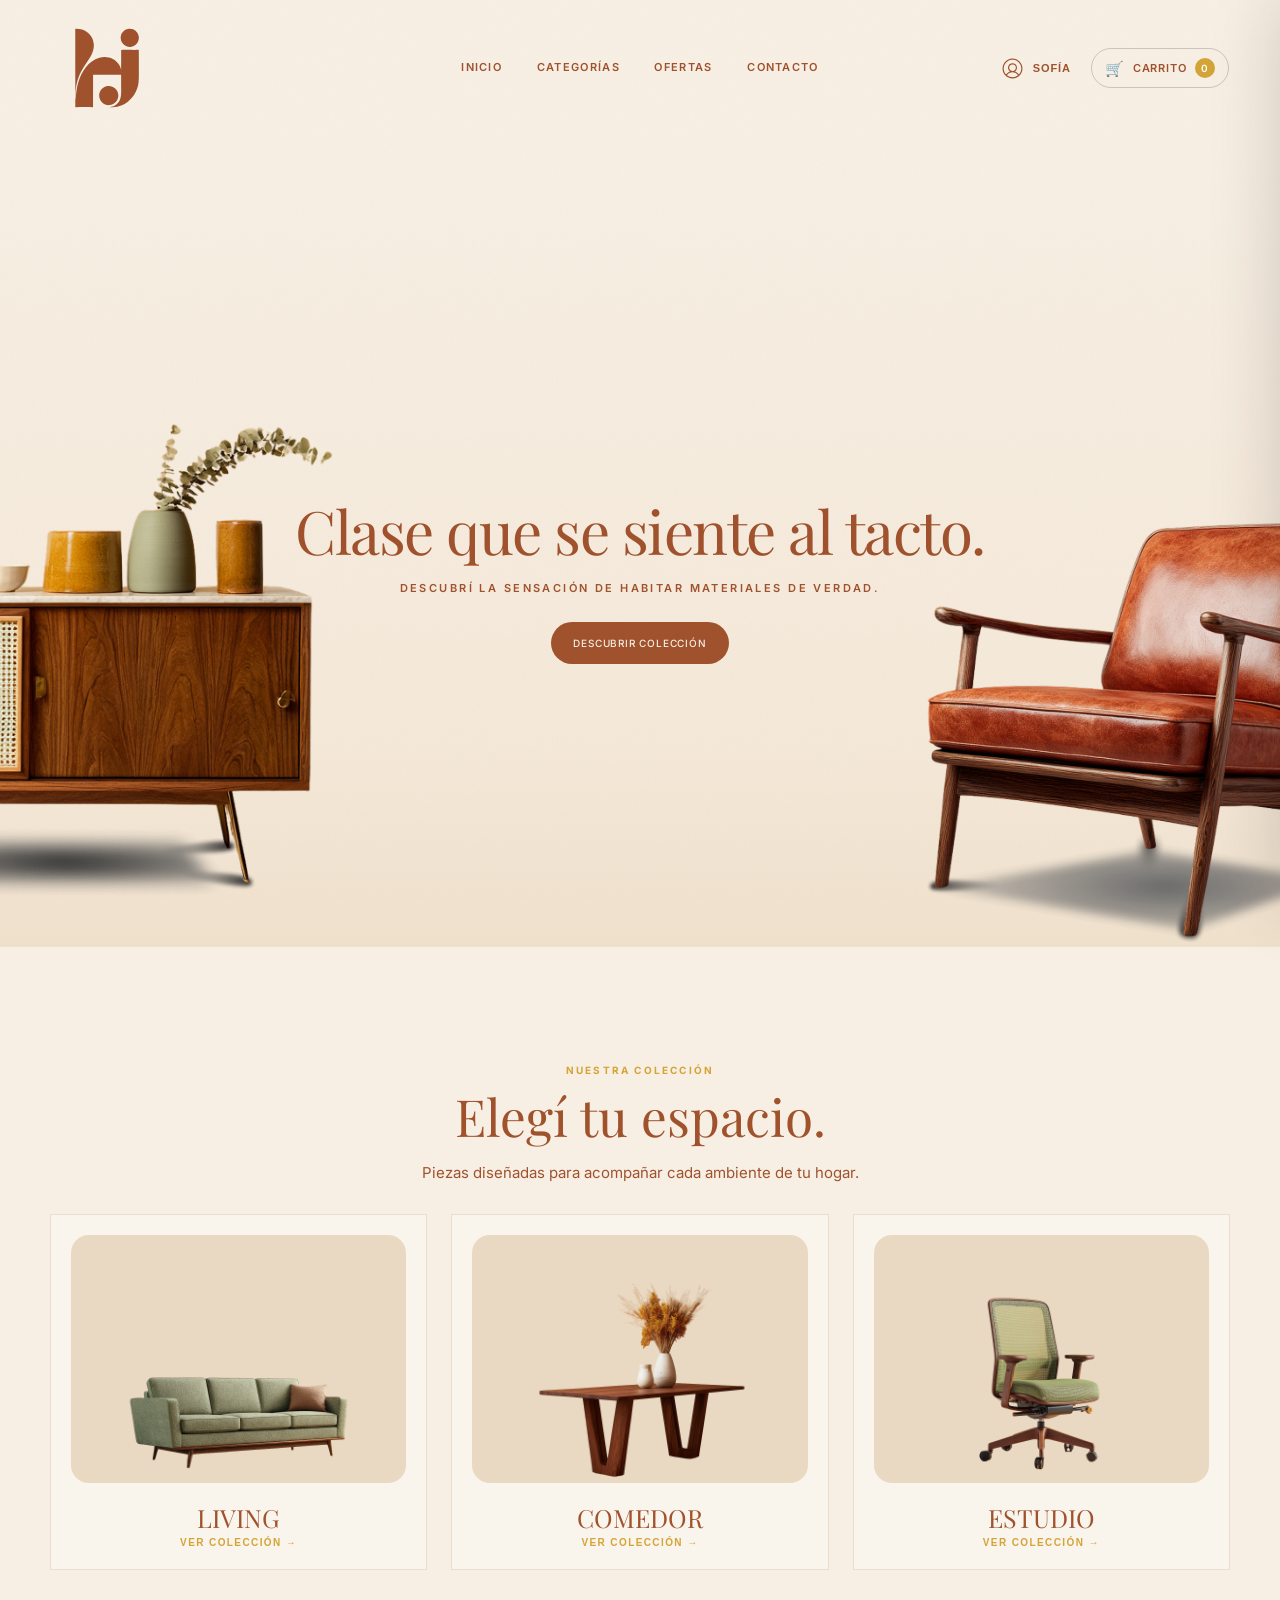
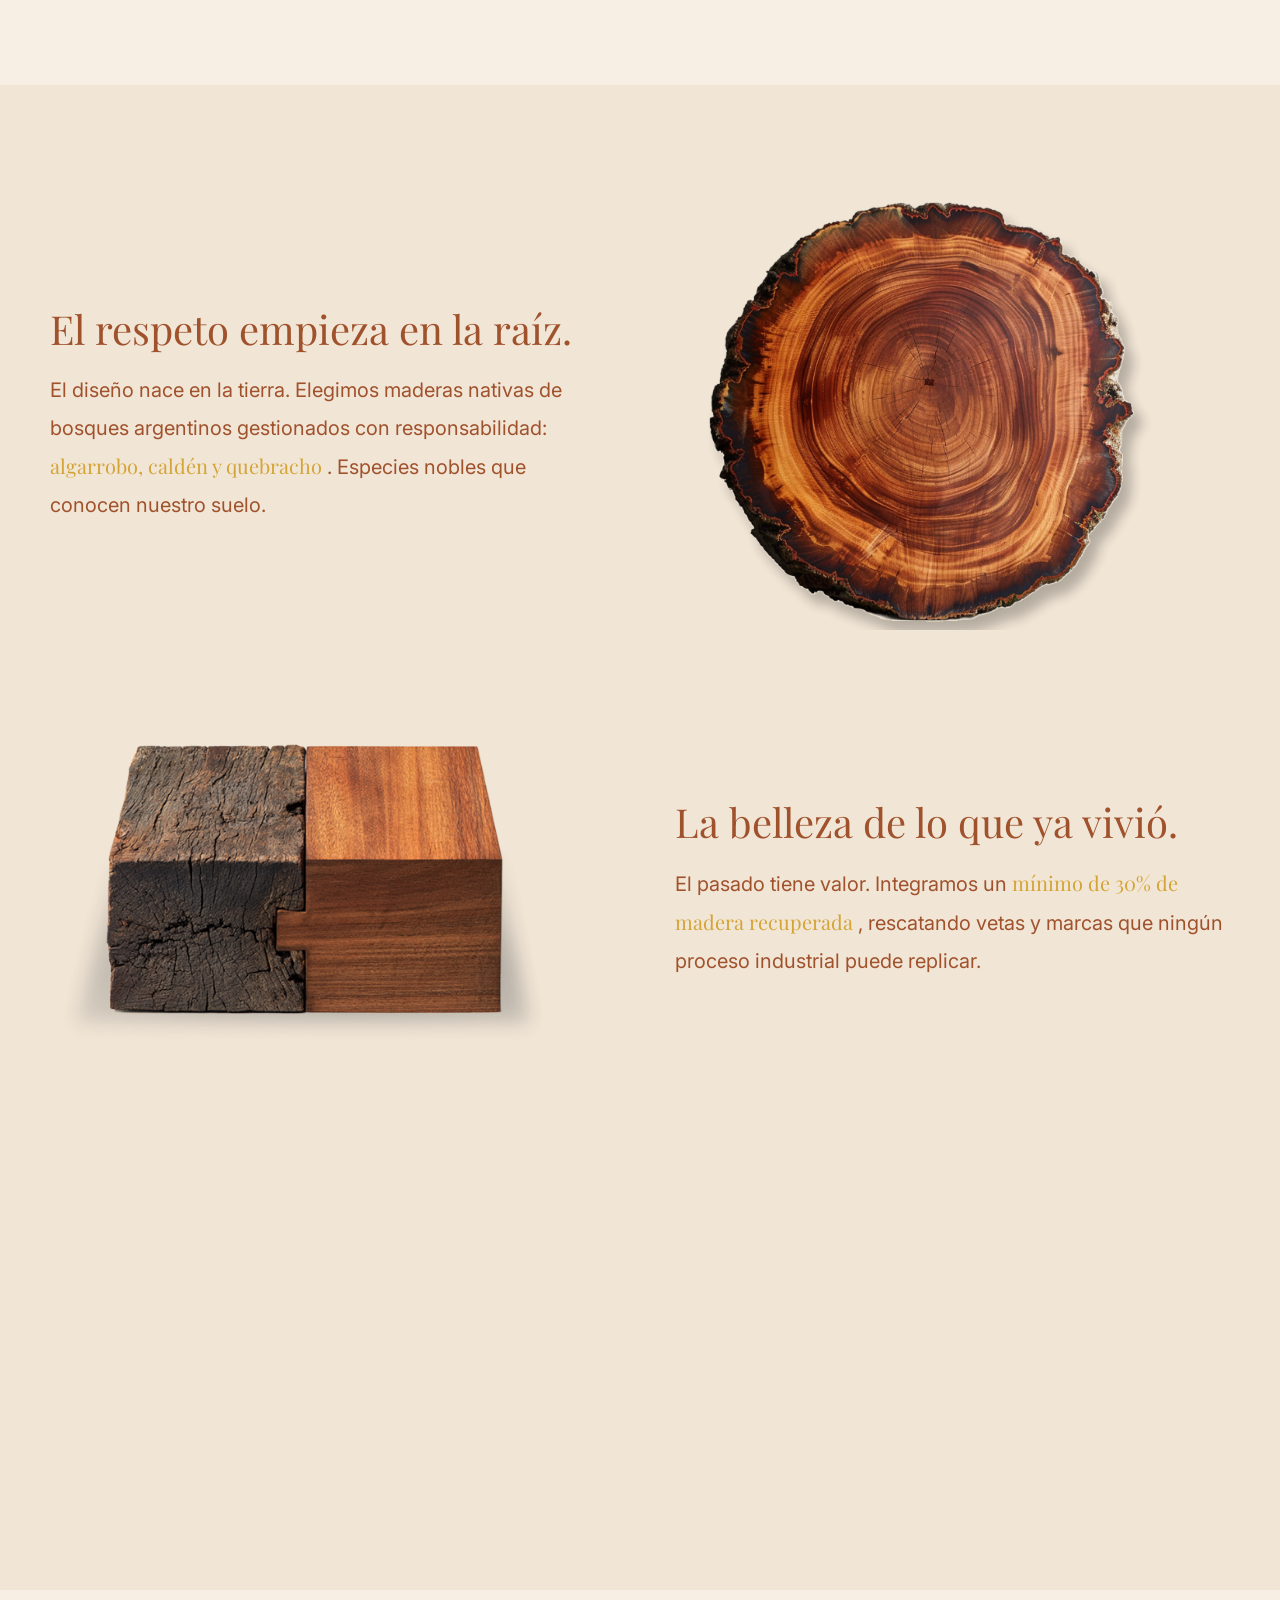
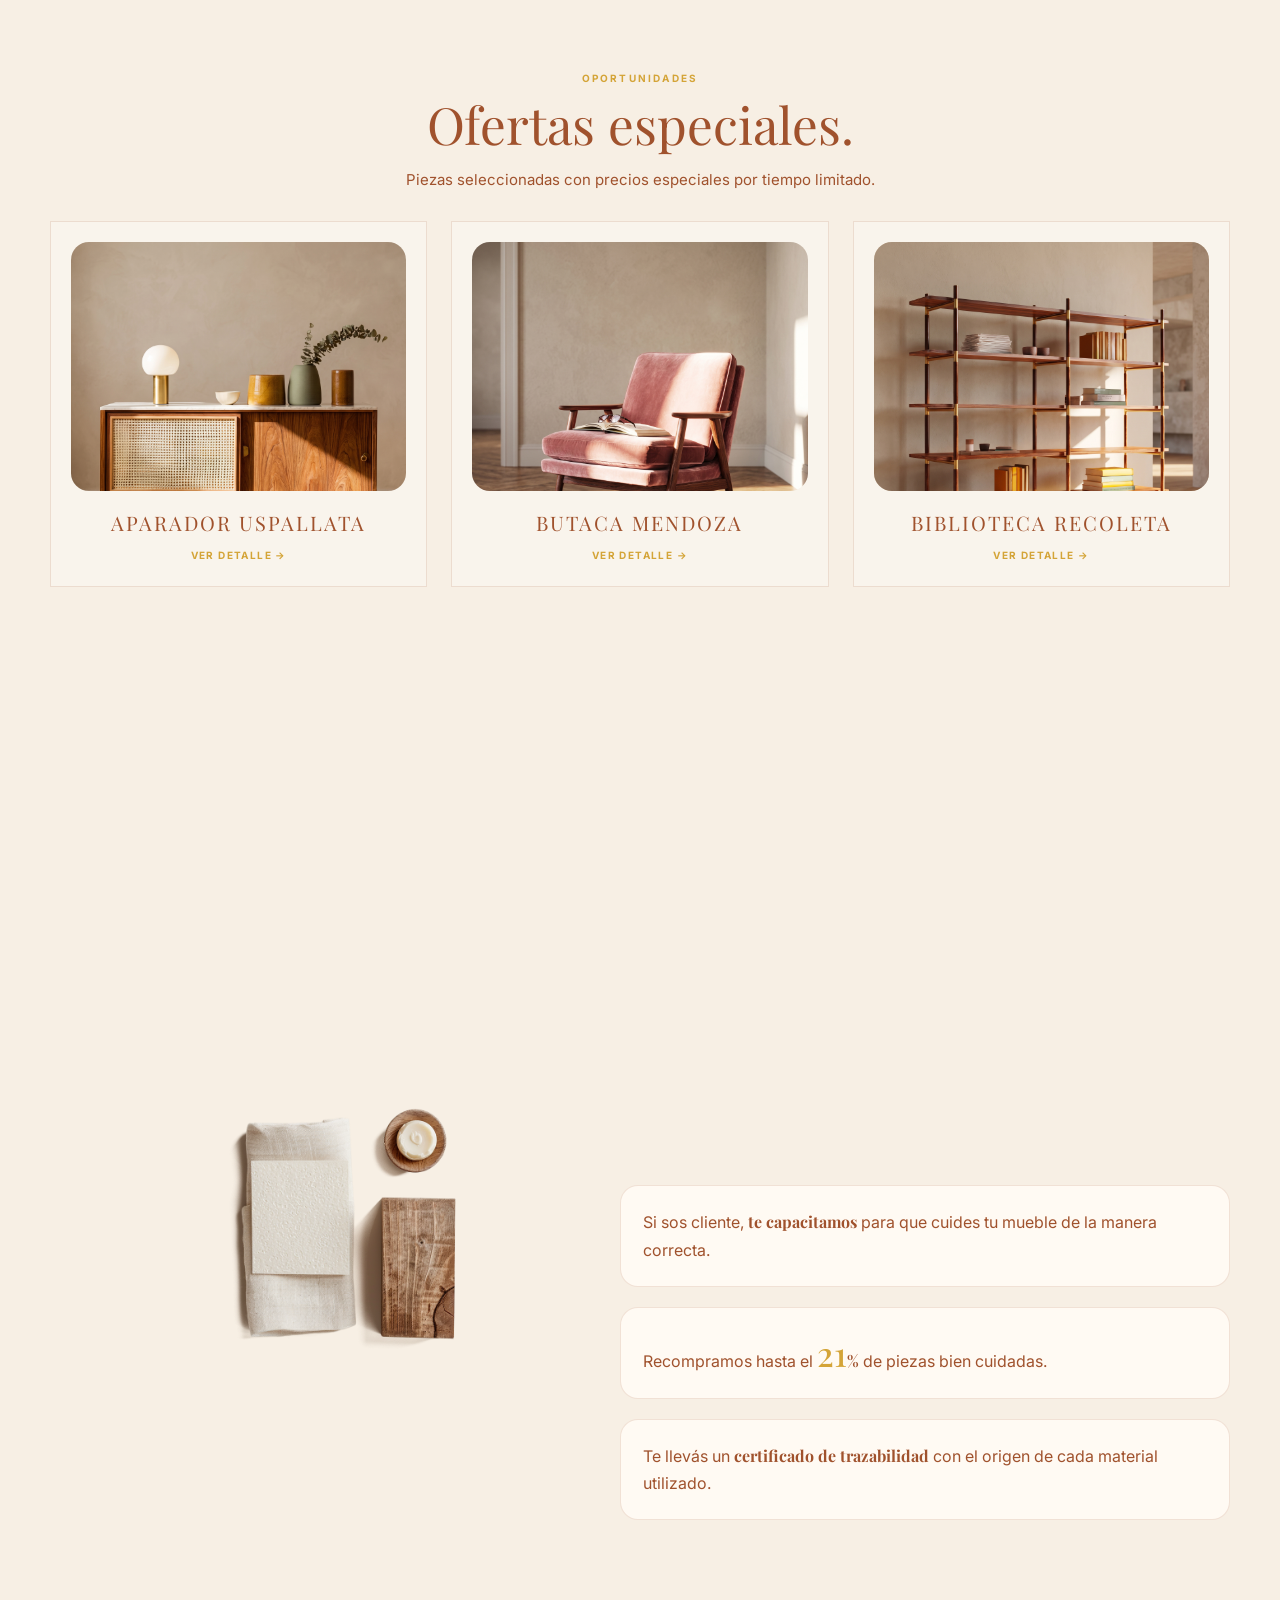
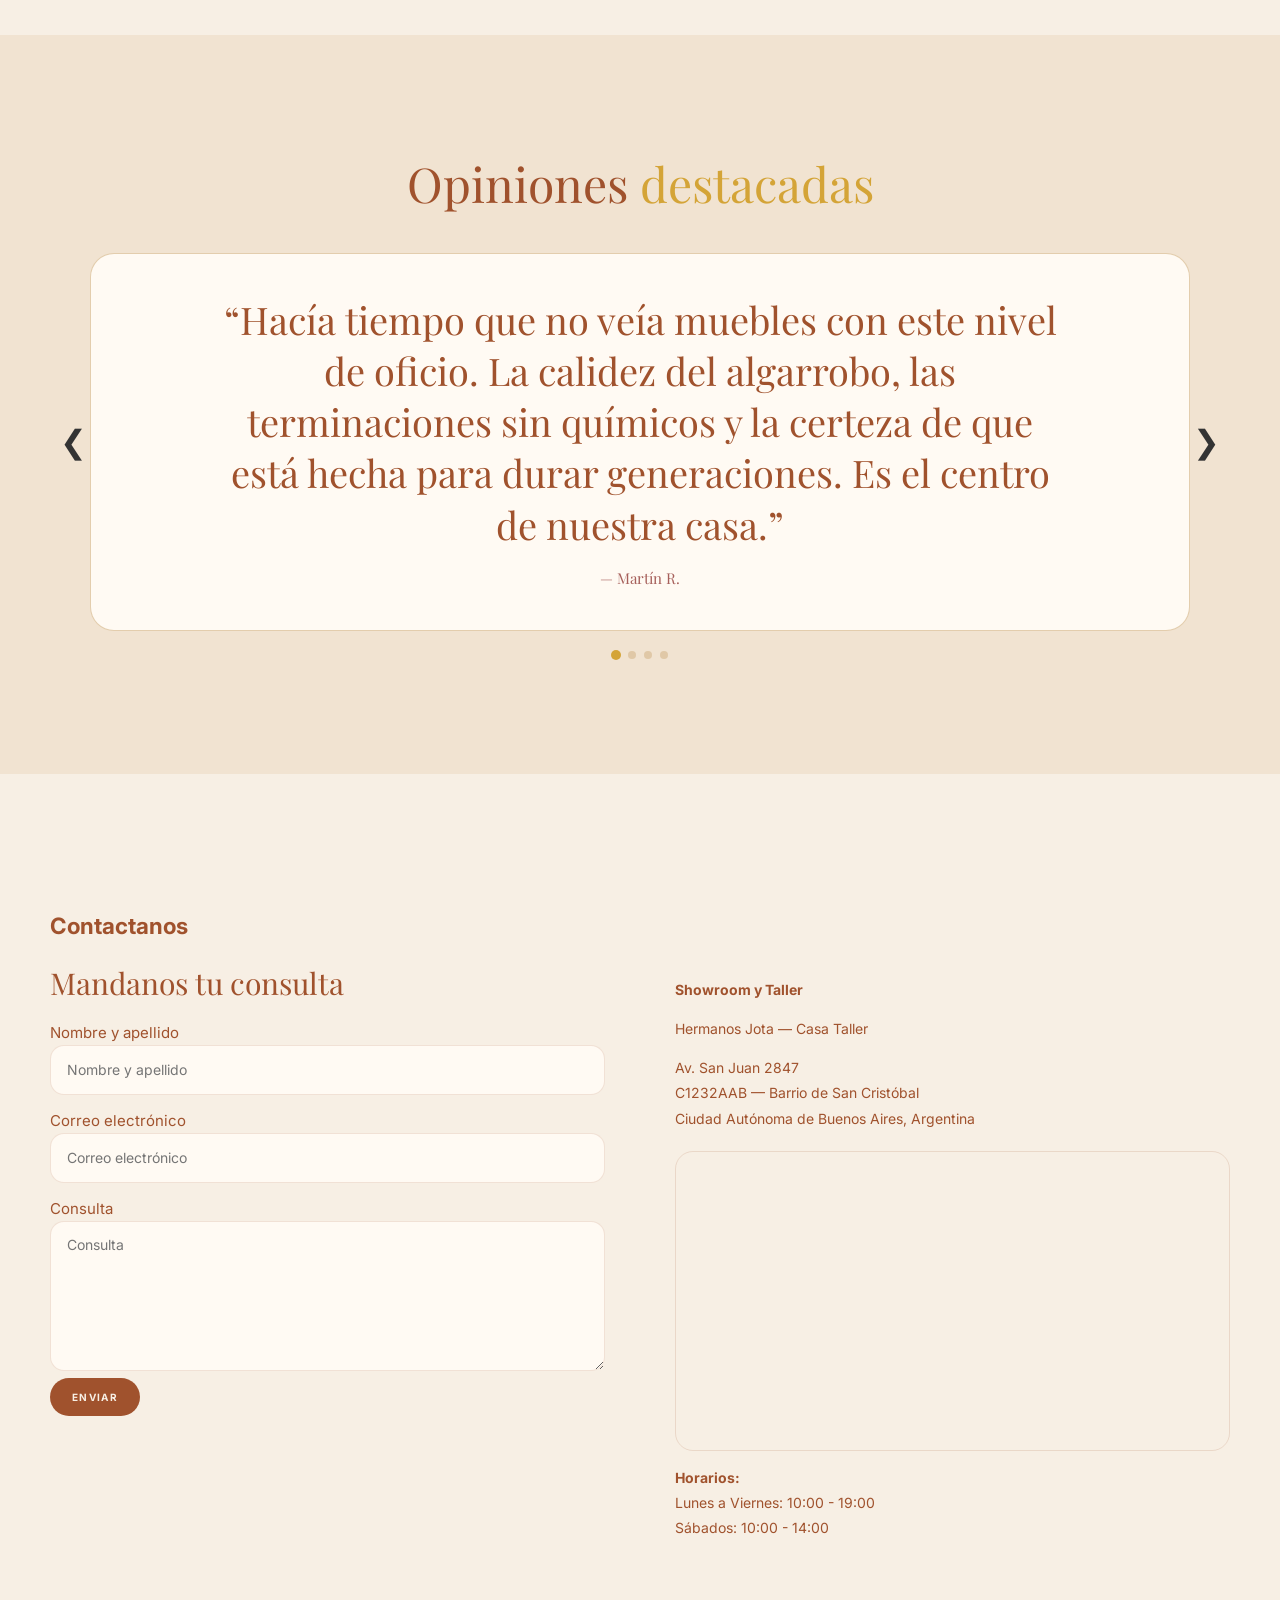
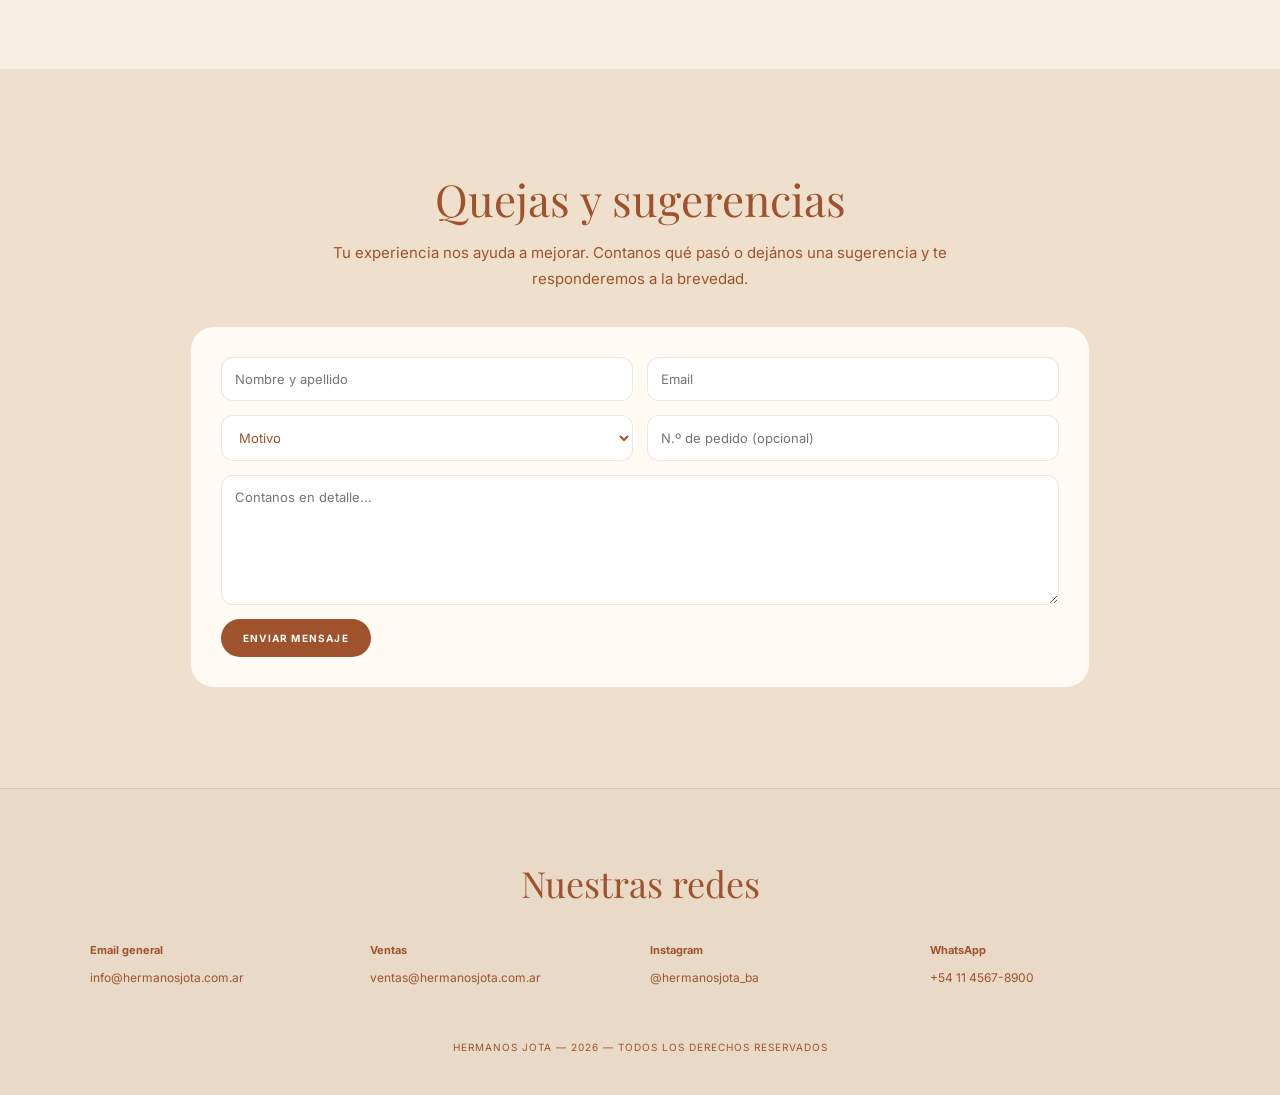
==== commit 35ae4b24: "Se agregan nuevas ediciones al proyecto" ====
--- a/index.html
+++ b/index.html
@@ -907,3 +907,4 @@
 </body>
 
 </html>
+
--- a/css/styles.css
+++ b/css/styles.css
@@ -1,1857 +1,1858 @@
 :root {
---color-siena: #A0522D;        
---color-salvia: #87A96B;       
---color-alabastro: #F5E6D3;    
---color-oro: #D4A437;          
---color-rosa: #C47A6D;         
---bg: var(--color-alabastro);
---text-main: var(--color-siena);
---gold-accent: var(--color-oro);
---line: rgba(160, 82, 45, 0.15); 
-
-
---font-primary: 'Inter', sans-serif;
---font-secondary: 'Playfair Display', Georgia, serif;
-  }
+  --color-siena: #A0522D;        
+  --color-salvia: #87A96B;       
+  --color-alabastro: #F5E6D3;    
+  --color-oro: #D4A437;          
+  --color-rosa: #C47A6D;         
+  --bg: var(--color-alabastro);
+  --text-main: var(--color-siena);
+  --gold-accent: var(--color-oro);
+  --line: rgba(160, 82, 45, 0.15); 
   
-  *,
-  *::before,
-  *::after {
-    box-sizing: border-box;
-  }
   
-  html {
-    scroll-behavior: smooth;
-  }
+  --font-primary: 'Inter', sans-serif;
+  --font-secondary: 'Playfair Display', Georgia, serif;
+    }
+    
+    *,
+    *::before,
+    *::after {
+      box-sizing: border-box;
+    }
+    
+    html {
+      scroll-behavior: smooth;
+    }
+    
+    body {
+      margin: 0;
+      background: var(--bg-surface);
+      color: var(--text-main);
+      font-family: var(--font-primary);
+      font-size: 15px;
+      line-height: 1.6;
+      overflow-x: hidden;
+    }
+    
+    body.cart-open {
+      overflow: hidden;
+    }
+    
+    .grain {
+      position: fixed;
+      inset: 0;
+      pointer-events: none;
+      z-index: 9999;
+      opacity: .018;
+      background-image: url("data:image/svg+xml,%3Csvg xmlns='http://www.w3.org/2000/svg' width='180' height='180'%3E%3Cfilter id='n'%3E%3CfeTurbulence baseFrequency='.8' numOctaves='3' stitchTiles='stitch'/%3E%3C/filter%3E%3Crect width='100%25' height='100%25' filter='url(%23n)'/%3E%3C/svg%3E");
+    }
+    
+    /* HEADER */
+    .nav-bar {
+      position: sticky;
+      top: 0;
+      z-index: 900;
+      min-height: 78px;
+      display: grid;
+      grid-template-columns: 1fr auto 1fr;
+      align-items: center;
+      gap: 28px;
+      padding: 12px clamp(20px, 4vw, 64px);
+      background: rgba(247, 239, 228, .92);
+      border-bottom: 1px solid transparent;
+      backdrop-filter: blur(16px);
+      transition: .3s var(--ease);
+    }
+    
+    .nav-bar.is-scrolled {
+      min-height: 68px;
+      background: rgba(247, 239, 228, .97);
+      border-color: var(--line);
+      box-shadow: 0 8px 30px rgba(61, 43, 34, .07);
+    }
+    
+    .nav-bar__logo-link {
+      display: flex;
+      align-items: center;
+      justify-self: start;
+    }
+    
+    .logo-header {
+      display: block;
+      width: 112px;
+      height: auto;
+      margin: 0;
+    }
+    
+    .secciones {
+      display: flex;
+      justify-content: center;
+      align-items: center;
+      gap: clamp(18px, 2.7vw, 42px);
+    }
+    
+    .secciones a {
+      position: relative;
+      color: var(--text-main);
+      font-size: 11px;
+      font-weight: 600;
+      letter-spacing: .12em;
+      text-decoration: none;
+      white-space: nowrap;
+      padding: 9px 0;
+    }
+    
+    .secciones a::after {
+      content: "";
+      position: absolute;
+      left: 0;
+      bottom: 3px;
+      width: 0;
+      height: 1px;
+      background: var(--gold-accent);
+      transition: .3s var(--ease);
+    }
+    
+    .secciones a:hover::after {
+      width: 100%;
+    }
+    
+    .nav-bar__actions {
+      display: flex;
+      align-items: center;
+      gap: 10px;
+      justify-self: end;
+    }
+    
+    .profile {
+      position: relative;
+      display: flex;
+      align-items: center;
+      gap: 8px;
+      border: 0;
+      background: transparent;
+      color: var(--text-main);
+      padding: 8px 10px;
+      cursor: pointer;
+      border-radius: 999px;
+    }
+    
+    .profile:hover {
+      background: rgba(61, 43, 34, .05);
+    }
+    
+    .profile__icon {
+      width: 25px;
+      height: 25px;
+      object-fit: contain;
+    }
+    
+    .profile__label {
+      font-size: 11px;
+      font-weight: 600;
+      letter-spacing: .08em;
+    }
+    
+    .cart-button {
+      position: relative;
+      display: flex;
+      align-items: center;
+      gap: 8px;
+      border: 1px solid rgba(61, 43, 34, .22);
+      border-radius: 999px;
+      padding: 9px 13px;
+      background: transparent;
+      color: var(--text-main);
+      font: 600 11px Inter;
+      letter-spacing: .08em;
+      cursor: pointer;
+      transition: .25s var(--ease);
+    }
+    
+    .cart-button:hover {
+      background: var(--text-main);
+      color: var(--bg-surface);
+      transform: translateY(-1px);
+    }
+    
+    .cart-button__icon {
+      font-size: 15px;
+      line-height: 1;
+    }
+    
+    .cart-button__count {
+      min-width: 20px;
+      height: 20px;
+      display: grid;
+      place-items: center;
+      border-radius: 50%;
+      background: var(--gold-accent);
+      color: #fff;
+      font-size: 10px;
+    }
+    
+    .nav-bar__toggle {
+      display: none;
+    }
+    
+    /* HERO */
+    .hero-section {
+      position: relative;
+      min-height: 90vh;
+      overflow: hidden;
+      padding: 80px 24px 0;
+      background: linear-gradient(180deg, #f7efe4 0%, #f4e8d8 75%, #efe0cc 100%);
+      display: flex;
+      align-items: flex-start;
+      justify-content: space-between;
+    }
+    
+    .hero-container {
+      position: relative;
+      z-index: 3;
+      width: min(1100px, 100%);
+      max-width: 720px;
+      margin: auto;
+    }
+    
+    .hero-copy {
+      display: flex;
+      flex-direction: column;
+      align-items: center;
+      text-align: center;
+      gap: 17px;
+    }
+    
+    .hero-copy__title {
+      max-width: 900px;
+      margin: 0;
+      font: 400 clamp(38px, 5.4vw, 60px)/1.03 "Playfair Display", Georgia, serif;
+      letter-spacing: -0.025em;
+      color: var(--text-main);
+      opacity: 0;
+      transform: translateY(20px);
+      transition: 1s var(--ease);
+    }
+    
+    .hero-copy__subtitle {
+      max-width: 680px;
+      margin: 0;
+      font-size: 11px;
+      font-weight: 600;
+      letter-spacing: 0.22em;
+      line-height: 1.7;
+      color: var(--text-muted);
+      opacity: 0;
+      transform: translateY(16px);
+      transition: 1s 0.15s var(--ease);
+    }
+    
+    .hero-copy__button {
+      margin-top: 8px;
+      display: inline-flex;
+      padding: 13px 22px;
+      border-radius: 999px;
+      background: var(--text-main);
+      color: var(--bg-surface);
+      font-size: 10px;
+      font-weight: 700;
+      letter-spacing: 0.13em;
+      text-decoration: none;
+      transition: 0.25s var(--ease);
+      text-transform: uppercase; 
+      letter-spacing: 0.08em; 
+      font-weight: 500;
+    }
+    
+    .hero-copy__button:hover {
+      transform: translateY(-2px);
+      box-shadow: 0 12px 25px rgba(61, 43, 34, 0.16);
+    }
+    
+    .hero-visuals {
+      position: absolute;
+      inset: 0;
+      width: 100%;
+      height: 100%;
+      pointer-events: none;
+      z-index: 1;
+    }
+    
+    .hero-visuals img {
+      display: block;
+      height: auto;
+      object-fit: contain;
+      transition: transform 0.7s var(--ease);
+    }
+    
+    .hero-visuals__mesa {
+      position: absolute;
+      bottom: 0;
+      left: -40px;
+      width: clamp(260px, 32vw, 480px);
+    }
+    
+    .hero-visuals__sillon {
+      position: absolute;
+      bottom: 0;
+      right: -30px;
+      width: clamp(280px, 35vw, 520px);
+    }
+    
+    @media (max-width: 768px) {
+      .hero-section {
+        min-height: 100svh;
+        padding-top: 32px;
+      }
+    
+      .hero-visuals__mesa {
+        left: -80px;
+        bottom: -10px;
+        width: clamp(190px, 45vw, 260px);
+        opacity: 0.85;
+      }
+    
+      .hero-visuals__sillon {
+        right: -70px;
+        bottom: -10px;
+        width: clamp(210px, 50vw, 290px);
+        opacity: 0.85;
+      }
+    }
+    
+    body.is-loaded .hero-copy__title,
+    body.is-loaded .hero-copy__subtitle,
+    body.is-loaded .hero-visuals__mesa,
+    body.is-loaded .hero-visuals__sillon {
+      opacity: 1;
+      transform: translate(0, 0);
+    }
+    
+    /* SECTION SYSTEM */
+    section {
+      scroll-margin-top: 88px;
+    }
+    
+    .section-heading {
+      max-width: 720px;
+      margin: 0 auto 28px;
+      text-align: center;
+    }
+    
+    .section-heading__eyebrow {
+      margin: 0 0 10px;
+      color: var(--gold-accent);
+      font-size: 10px;
+      font-weight: 700;
+      letter-spacing: .22em;
+      text-transform: uppercase;
+    }
+    
+    .section-heading__title {
+      margin: 0;
+      font: 400 clamp(34px, 4vw, 52px)/1.1 "Playfair Display", Georgia, serif;
+    }
+    
+    .section-heading__text {
+      margin: 14px auto 0;
+      max-width: 620px;
+      color: var(--text-muted);
+      font-size: 15px;
+      line-height: 1.8;
+    }
+    
+    .categorias,
+    .catalogo,
+    .destacados,
+    .nuevos,
+    .garantia,
+    .opiniones,
+    .contacto,
+    .sostenibilidad {
+      padding: clamp(72px, 9vw, 120px) 24px;
+    }
+    
+    .categorias__container,
+    .catalogo__container,
+    .destacados__container,
+    .nuevos__container,
+    .garantia__container,
+    .opiniones__container,
+    .contacto__container,
+    .sostenibilidad__container {
+      width: min(1180px, 100%);
+      margin: auto;
+    }
+    
+    /* CATEGORIES */
+    .categorias {
+      background: var(--bg-surface);
+    }
+    
+    .categorias__grid {
+      display: grid;
+      grid-template-columns: repeat(3, 1fr);
+      gap: 24px;
+    }
+    
+    .categoria-card {
+      display: flex;
+      flex-direction: column;
+      align-items: center;
+      text-decoration: none;
+      color: var(--text-main);
+      padding: 20px;
+      border: 1px solid var(--line);
+      border-radius: var(--radius);
+      background: rgba(255, 255, 255, .28);
+      transition: .35s var(--ease);
+    }
+    
+    .categoria-card:hover {
+      transform: translateY(-7px);
+      box-shadow: var(--shadow);
+      background: #fffaf3;
+    }
+    
+    .categoria-card__image {
+      width: 100%;
+      aspect-ratio: 1.35;
+      border-radius: 18px;
+      overflow: hidden;
+      background: #ead9c2;
+      display: grid;
+      place-items: center;
+    }
+    
+    .categoria-card__image img {
+      width: 86%;
+      height: 86%;
+      object-fit: contain;
+    }
+    
+    .categoria-card__name {
+      margin-top: 18px;
+      font: 400 25px "Playfair Display", Georgia, serif;
+    }
+    
+    .categoria-card__link {
+      margin-top: 6px;
+      color: var(--gold-accent);
+      font-size: 10px;
+      font-weight: 700;
+      letter-spacing: .14em;
+      text-transform: uppercase;
+      text-decoration: none;
+    }
+    
+    /* SUSTAINABILITY */
+    .sostenibilidad {
+      background: #f1e5d5;
+    }
+    
+    .sostenibilidad__container {
+      display: flex;
+      flex-direction: column;
+      gap: 70px;
+    }
+    
+    .sostenibilidad__row {
+      display: grid;
+      grid-template-columns: 1fr 1fr;
+      align-items: center;
+      gap: 70px;
+    }
+    
+    .sostenibilidad__row--reverse {
+      direction: rtl;
+    }
+    
+    .sostenibilidad__row--reverse > * {
+      direction: ltr;
+    }
+    
+    .sostenibilidad__copy {
+      display: flex;
+      flex-direction: column;
+      gap: 20px;
+    }
+    
+    .sostenibilidad__title {
+      margin: 0;
+      font: 400 clamp(31px, 3.5vw, 46px)/1.1 "Playfair Display", Georgia, serif;
+      font-size: 40px;
+    }
+    
+    .sostenibilidad__text {
+      margin: 0;
+      color: var(--text-muted);
+      font-size: 20px;
+      line-height: 1.9;
+    }
+    
+    .sostenibilidad__accent {
+      color: var(--gold-accent);
+      font-family: "Playfair Display", Georgia, serif;
+    }
+    
+    .sostenibilidad__media img {
+      display: block;
+      width: 90%;
+      max-height: 430px;
+      object-fit: cover;
+    }
+    
+    /* BUSCADOR */
+    .search-box {
+      width: 100%;
+      max-width: 460px;
+      margin: 28px auto;
+      position: relative;
+    }
+    
+    .search-box input {
+      width: 100%;
+      padding: 12px 20px;
+      font-family: inherit;
+      font-size: 14px;
+      color: var(--text-main, #3d2b22);
+      background-color: var(--bg-surface, #f7efe4);
+      border: 1px solid var(--line, rgba(61, 43, 34, 0.14));
+      border-radius: 999px;
+      outline: none;
+      transition: border-color 0.25s ease, box-shadow 0.25s ease;
+    }
+    
+    .search-box input::placeholder {
+      color: var(--text-muted, #75665b);
+      opacity: 0.7;
+    }
+    
+    .search-box input:focus {
+      border-color: var(--gold-accent, #b88a45);
+      box-shadow: 0 4px 14px rgba(61, 43, 34, 0.08);
+    }
+    
+    /* PRODUCTS */
+    .catalogo {
+      background: linear-gradient(180deg, #f7efe4, #f1dfc7);
+    }
+    
+    .catalogo__categories {
+      display: flex;
+      justify-content: center;
+      flex-wrap: wrap;
+      gap: 10px;
+      margin-bottom: 42px;
+    }
+    
+    .catalogo__category {
+      padding: 10px 17px;
+      border: 1px solid var(--line);
+      border-radius: 999px;
+      background: transparent;
+      color: var(--text-main);
+      font: 600 10px Inter;
+      letter-spacing: .12em;
+      text-transform: uppercase;
+      cursor: pointer;
+      transition: .25s var(--ease);
+    }
+    
+    .catalogo__category:hover,
+    .catalogo__category--active {
+      background: var(--text-main);
+      color: var(--bg-surface);
+      border-color: var(--text-main);
+    }
+    
+    .catalogo__carousel {
+      display: block;
+      grid-template-columns: 44px 1fr 44px;
+      align-items: center;
+      gap: 18px;
+    }
+    
+    .catalogo__viewport {
+      overflow: hidden;
+    }
+    
+    .catalogo__products {
+      display: grid;
+      grid-template-columns: repeat(3, minmax(0, 1fr));
+      gap: 26px;
+    }
+    
+    .catalogo__arrow {
+      width: 44px;
+      height: 44px;
+      border: 1px solid var(--line);
+      border-radius: 50%;
+      background: rgba(255, 255, 255, .35);
+      cursor: pointer;
+      display: grid;
+      place-items: center;
+      transition: .25s;
+    }
+    
+    .catalogo__arrow:hover {
+      background: var(--text-main);
+    }
+    
+   
+    
+    .catalogo__card {
+      position: relative;
+      display: flex;
+      flex-direction: column;
+      gap: 15px;
+      min-width: 0;
+      cursor: default;
+      transition: .35s var(--ease);
+    }
+    
+    .catalogo__card:hover {
+      transform: translateY(-6px);
+    }
+    
+    .catalogo__circle {
+      position: relative;
+      width: 100%;
+      aspect-ratio: 1;
+      border-radius: 24px;
+      overflow: hidden;
+      background: radial-gradient(circle, #fffaf3, #ead5b6);
+      border: 1px solid rgba(61, 43, 34, .08);
+    }
+    
+    .catalogo__circle img {
+      width: 100%;
+      max-width: auto;
+      height: 100%;
+      max-height: auto;
+      object-fit: contain;
+      padding: 10%;
+      display: block;
+    }
+    
+    .producto-badges {
+      position: absolute;
+      top: 14px;
+      left: 14px;
+      z-index: 2;
+      display: flex;
+      gap: 6px;
+    }
+    
+    .producto-badge {
+      padding: 6px 9px;
+      border-radius: 999px;
+      color: #fff;
+      font-size: 8px;
+      font-weight: 700;
+      letter-spacing: .12em;
+    }
+    
+    .producto-badge--oferta {
+      background: var(--color-rosa);
+    }
+    
+    .producto-badge--nuevo {
+      background: var(--color-salvia);
+    }
+    
+    .catalogo__info {
+      display: flex;
+      flex-direction: column;
+      align-items: flex-start;
+      gap: 7px;
+      padding: 0 5px;
+    }
+    
+    .catalogo__name {
+      margin: 0;
+      font: 400 21px "Playfair Display", Georgia, serif;
+    }
+    
+    .catalogo__price {
+      margin: 0;
+      font-size: 14px;
+      font-weight: 700;
+    }
+    
+    .catalogo__add {
+      margin-top: 5px;
+      padding: 9px 15px;
+      border: 1px solid var(--text-main);
+      border-radius: 999px;
+      background: transparent;
+      color: var(--text-main);
+      font: 600 10px Inter;
+      letter-spacing: .06em;
+      cursor: pointer;
+      transition: .25s;
+      text-transform: uppercase;
+      letter-spacing: 0.08em; 
+      font-weight: 500;
+    }
+    
+    .catalogo__add:hover,
+    .catalogo__add.is-added {
+      background: var(--text-main);
+      color: var(--bg-surface);
+    }
   
-  body {
-    margin: 0;
-    background: var(--bg-surface);
-    color: var(--text-main);
-    font-family: var(--font-primary);
-    font-size: 15px;
-    line-height: 1.6;
-    overflow-x: hidden;
-  }
+    /* Quita el subrayado y toma el color café principal */
+  .catalogo__name-link {
+      color: var(--text-main);
+      text-decoration: none;
+      display: inline-block;
+      transition: color 0.25s var(--ease);
+      text-transform: uppercase;
+      letter-spacing: 0.1em;
+    }
+    
+    /* Efecto sutil dorado al pasar el mouse */
+    .catalogo__name-link:hover {
+      color: var(--gold-accent);
+    }
+    
+    /* Evita que el contenedor de la imagen muestre bordes o estilos de enlace */
+    .catalogo__circle-link {
+      display: block;
+      text-decoration: none;
+      color: inherit;
+    }
+    
+    /* NUEVOS */
+    .nuevos {
+      background: #f1e4d2;
+    }
+    
+    .nuevos__products {
+      display: grid;
+      grid-template-columns: repeat(3, 1fr);
+      gap: 26px;
+    }
+    
+    /* =========================================================
+       DESTACADOS
+    ========================================================= */
+    
+    .destacados {
+      background: var(--bg-surface);
+      padding: 80px 24px 40px;
+    }
+    
+    .destacados__container {
+      width: min(1180px, 100%);
+      margin: auto;
+      padding: 0;
+    }
+    
+    .destacados__grid,
+    .destacados__products {
+      display: grid;
+      grid-template-columns: repeat(3, 1fr);
+      gap: 24px;
+    }
+    
+    .destacado-card {
+      display: flex;
+      flex-direction: column;
+      align-items: center;
+      text-decoration: none;
+      color: var(--text-main);
+      padding: 20px;
+      border: 1px solid var(--line);
+      border-radius: var(--radius);
+      background: rgba(255, 255, 255, 0.28);
+      box-shadow: var(--shadow);
+      transition: .35s var(--ease);
+      cursor: pointer;
+    }
+    
+    .destacado-card:hover {
+      transform: translateY(-7px);
+      background: #fffaf3;
+    }
+    
+    .destacado-card__image {
+      width: 100%;
+      aspect-ratio: 1.35;
+      border-radius: 18px;
+      overflow: hidden;
+      background: #ead9c2;
+      display: grid;
+      place-items: center;
+    }
+    
+    .destacado-card__image img {
+      width: 100%;
+      height: 100%;
+      object-fit: cover;
+      display: block;
+      transition: transform 0.4s var(--ease);
+    }
+    
   
-  body.cart-open {
-    overflow: hidden;
-  }
-  
-  .grain {
-    position: fixed;
-    inset: 0;
-    pointer-events: none;
-    z-index: 9999;
-    opacity: .018;
-    background-image: url("data:image/svg+xml,%3Csvg xmlns='http://www.w3.org/2000/svg' width='180' height='180'%3E%3Cfilter id='n'%3E%3CfeTurbulence baseFrequency='.8' numOctaves='3' stitchTiles='stitch'/%3E%3C/filter%3E%3Crect width='100%25' height='100%25' filter='url(%23n)'/%3E%3C/svg%3E");
-  }
-  
-  /* HEADER */
-  .nav-bar {
-    position: sticky;
-    top: 0;
-    z-index: 900;
-    min-height: 78px;
-    display: grid;
-    grid-template-columns: 1fr auto 1fr;
-    align-items: center;
-    gap: 28px;
-    padding: 12px clamp(20px, 4vw, 64px);
-    background: rgba(247, 239, 228, .92);
-    border-bottom: 1px solid transparent;
-    backdrop-filter: blur(16px);
-    transition: .3s var(--ease);
-  }
-  
-  .nav-bar.is-scrolled {
-    min-height: 68px;
-    background: rgba(247, 239, 228, .97);
-    border-color: var(--line);
-    box-shadow: 0 8px 30px rgba(61, 43, 34, .07);
-  }
-  
-  .nav-bar__logo-link {
-    display: flex;
-    align-items: center;
-    justify-self: start;
-  }
-  
-  .logo-header {
-    display: block;
-    width: 112px;
-    height: auto;
-    margin: 0;
-  }
-  
-  .secciones {
-    display: flex;
-    justify-content: center;
-    align-items: center;
-    gap: clamp(18px, 2.7vw, 42px);
-  }
-  
-  .secciones a {
-    position: relative;
-    color: var(--text-main);
-    font-size: 11px;
-    font-weight: 600;
-    letter-spacing: .12em;
-    text-decoration: none;
-    white-space: nowrap;
-    padding: 9px 0;
-  }
-  
-  .secciones a::after {
-    content: "";
-    position: absolute;
-    left: 0;
-    bottom: 3px;
-    width: 0;
-    height: 1px;
-    background: var(--gold-accent);
-    transition: .3s var(--ease);
-  }
-  
-  .secciones a:hover::after {
-    width: 100%;
-  }
-  
-  .nav-bar__actions {
-    display: flex;
-    align-items: center;
-    gap: 10px;
-    justify-self: end;
-  }
-  
-  .profile {
-    position: relative;
-    display: flex;
-    align-items: center;
-    gap: 8px;
-    border: 0;
-    background: transparent;
-    color: var(--text-main);
-    padding: 8px 10px;
-    cursor: pointer;
-    border-radius: 999px;
-  }
-  
-  .profile:hover {
-    background: rgba(61, 43, 34, .05);
-  }
-  
-  .profile__icon {
-    width: 25px;
-    height: 25px;
-    object-fit: contain;
-  }
-  
-  .profile__label {
-    font-size: 11px;
-    font-weight: 600;
-    letter-spacing: .08em;
-  }
-  
-  .cart-button {
-    position: relative;
-    display: flex;
-    align-items: center;
-    gap: 8px;
-    border: 1px solid rgba(61, 43, 34, .22);
-    border-radius: 999px;
-    padding: 9px 13px;
-    background: transparent;
-    color: var(--text-main);
-    font: 600 11px Inter;
-    letter-spacing: .08em;
-    cursor: pointer;
-    transition: .25s var(--ease);
-  }
-  
-  .cart-button:hover {
-    background: var(--text-main);
-    color: var(--bg-surface);
-    transform: translateY(-1px);
-  }
-  
-  .cart-button__icon {
-    font-size: 15px;
-    line-height: 1;
-  }
-  
-  .cart-button__count {
-    min-width: 20px;
-    height: 20px;
-    display: grid;
-    place-items: center;
-    border-radius: 50%;
-    background: var(--gold-accent);
-    color: #fff;
-    font-size: 10px;
-  }
-  
-  .nav-bar__toggle {
-    display: none;
-  }
-  
-  /* HERO */
-  .hero-section {
-    position: relative;
-    min-height: 90vh;
-    overflow: hidden;
-    padding: 80px 24px 0;
-    background: linear-gradient(180deg, #f7efe4 0%, #f4e8d8 75%, #efe0cc 100%);
-    display: flex;
-    align-items: flex-start;
-    justify-content: space-between;
-  }
-  
-  .hero-container {
-    position: relative;
-    z-index: 3;
-    width: min(1100px, 100%);
-    max-width: 720px;
-    margin: auto;
-  }
-  
-  .hero-copy {
-    display: flex;
-    flex-direction: column;
-    align-items: center;
-    text-align: center;
-    gap: 17px;
-  }
-  
-  .hero-copy__title {
-    max-width: 900px;
-    margin: 0;
-    font: 400 clamp(38px, 5.4vw, 60px)/1.03 "Playfair Display", Georgia, serif;
-    letter-spacing: -0.025em;
-    color: var(--text-main);
-    opacity: 0;
-    transform: translateY(20px);
-    transition: 1s var(--ease);
-  }
-  
-  .hero-copy__subtitle {
-    max-width: 680px;
-    margin: 0;
-    font-size: 11px;
-    font-weight: 600;
-    letter-spacing: 0.22em;
-    line-height: 1.7;
-    color: var(--text-muted);
-    opacity: 0;
-    transform: translateY(16px);
-    transition: 1s 0.15s var(--ease);
-  }
-  
-  .hero-copy__button {
-    margin-top: 8px;
-    display: inline-flex;
-    padding: 13px 22px;
-    border-radius: 999px;
-    background: var(--text-main);
-    color: var(--bg-surface);
-    font-size: 10px;
-    font-weight: 700;
-    letter-spacing: 0.13em;
-    text-decoration: none;
-    transition: 0.25s var(--ease);
-    text-transform: uppercase; 
-    letter-spacing: 0.08em; 
-    font-weight: 500;
-  }
-  
-  .hero-copy__button:hover {
-    transform: translateY(-2px);
-    box-shadow: 0 12px 25px rgba(61, 43, 34, 0.16);
-  }
-  
-  .hero-visuals {
-    position: absolute;
-    inset: 0;
-    width: 100%;
-    height: 100%;
-    pointer-events: none;
-    z-index: 1;
-  }
-  
-  .hero-visuals img {
-    display: block;
-    height: auto;
-    object-fit: contain;
-    transition: transform 0.7s var(--ease);
-  }
-  
-  .hero-visuals__mesa {
-    position: absolute;
-    bottom: 0;
-    left: -40px;
-    width: clamp(260px, 32vw, 480px);
-  }
-  
-  .hero-visuals__sillon {
-    position: absolute;
-    bottom: 0;
-    right: -30px;
-    width: clamp(280px, 35vw, 520px);
-  }
-  
-  @media (max-width: 768px) {
-    .hero-section {
-      min-height: 100svh;
-      padding-top: 32px;
-    }
-  
-    .hero-visuals__mesa {
-      left: -80px;
-      bottom: -10px;
-      width: clamp(190px, 45vw, 260px);
-      opacity: 0.85;
-    }
-  
-    .hero-visuals__sillon {
-      right: -70px;
-      bottom: -10px;
-      width: clamp(210px, 50vw, 290px);
-      opacity: 0.85;
-    }
-  }
-  
-  body.is-loaded .hero-copy__title,
-  body.is-loaded .hero-copy__subtitle,
-  body.is-loaded .hero-visuals__mesa,
-  body.is-loaded .hero-visuals__sillon {
-    opacity: 1;
-    transform: translate(0, 0);
-  }
-  
-  /* SECTION SYSTEM */
-  section {
-    scroll-margin-top: 88px;
-  }
-  
-  .section-heading {
-    max-width: 720px;
-    margin: 0 auto 28px;
-    text-align: center;
-  }
-  
-  .section-heading__eyebrow {
-    margin: 0 0 10px;
-    color: var(--gold-accent);
-    font-size: 10px;
-    font-weight: 700;
-    letter-spacing: .22em;
-    text-transform: uppercase;
-  }
-  
-  .section-heading__title {
-    margin: 0;
-    font: 400 clamp(34px, 4vw, 52px)/1.1 "Playfair Display", Georgia, serif;
-  }
-  
-  .section-heading__text {
-    margin: 14px auto 0;
-    max-width: 620px;
-    color: var(--text-muted);
-    font-size: 15px;
-    line-height: 1.8;
-  }
-  
-  .categorias,
-  .catalogo,
-  .destacados,
-  .nuevos,
-  .garantia,
-  .opiniones,
-  .contacto,
-  .sostenibilidad {
-    padding: clamp(72px, 9vw, 120px) 24px;
-  }
-  
-  .categorias__container,
-  .catalogo__container,
-  .destacados__container,
-  .nuevos__container,
-  .garantia__container,
-  .opiniones__container,
-  .contacto__container,
-  .sostenibilidad__container {
-    width: min(1180px, 100%);
-    margin: auto;
-  }
-  
-  /* CATEGORIES */
-  .categorias {
-    background: var(--bg-surface);
-  }
-  
-  .categorias__grid {
-    display: grid;
-    grid-template-columns: repeat(3, 1fr);
-    gap: 24px;
-  }
-  
-  .categoria-card {
-    display: flex;
-    flex-direction: column;
-    align-items: center;
-    text-decoration: none;
-    color: var(--text-main);
-    padding: 20px;
-    border: 1px solid var(--line);
-    border-radius: var(--radius);
-    background: rgba(255, 255, 255, .28);
-    transition: .35s var(--ease);
-  }
-  
-  .categoria-card:hover {
-    transform: translateY(-7px);
-    box-shadow: var(--shadow);
-    background: #fffaf3;
-  }
-  
-  .categoria-card__image {
-    width: 100%;
-    aspect-ratio: 1.35;
-    border-radius: 18px;
-    overflow: hidden;
-    background: #ead9c2;
-    display: grid;
-    place-items: center;
-  }
-  
-  .categoria-card__image img {
-    width: 86%;
-    height: 86%;
-    object-fit: contain;
-  }
-  
-  .categoria-card__name {
-    margin-top: 18px;
-    font: 400 25px "Playfair Display", Georgia, serif;
-  }
-  
-  .categoria-card__link {
-    margin-top: 6px;
-    color: var(--gold-accent);
-    font-size: 10px;
-    font-weight: 700;
-    letter-spacing: .14em;
-    text-transform: uppercase;
-    text-decoration: none;
-  }
-  
-  /* SUSTAINABILITY */
-  .sostenibilidad {
-    background: #f1e5d5;
-  }
-  
-  .sostenibilidad__container {
-    display: flex;
-    flex-direction: column;
-    gap: 70px;
-  }
-  
-  .sostenibilidad__row {
-    display: grid;
-    grid-template-columns: 1fr 1fr;
-    align-items: center;
-    gap: 70px;
-  }
-  
-  .sostenibilidad__row--reverse {
-    direction: rtl;
-  }
-  
-  .sostenibilidad__row--reverse > * {
-    direction: ltr;
-  }
-  
-  .sostenibilidad__copy {
-    display: flex;
-    flex-direction: column;
-    gap: 20px;
-  }
-  
-  .sostenibilidad__title {
-    margin: 0;
-    font: 400 clamp(31px, 3.5vw, 46px)/1.1 "Playfair Display", Georgia, serif;
-    font-size: 40px;
-  }
-  
-  .sostenibilidad__text {
-    margin: 0;
-    color: var(--text-muted);
-    font-size: 20px;
-    line-height: 1.9;
-  }
-  
-  .sostenibilidad__accent {
-    color: var(--gold-accent);
-    font-family: "Playfair Display", Georgia, serif;
-  }
-  
-  .sostenibilidad__media img {
-    display: block;
-    width: 90%;
-    max-height: 430px;
-    object-fit: cover;
-  }
-  
-  /* BUSCADOR */
-  .search-box {
-    width: 100%;
-    max-width: 460px;
-    margin: 28px auto;
-    position: relative;
-  }
-  
-  .search-box input {
-    width: 100%;
-    padding: 12px 20px;
-    font-family: inherit;
-    font-size: 14px;
-    color: var(--text-main, #3d2b22);
-    background-color: var(--bg-surface, #f7efe4);
-    border: 1px solid var(--line, rgba(61, 43, 34, 0.14));
-    border-radius: 999px;
-    outline: none;
-    transition: border-color 0.25s ease, box-shadow 0.25s ease;
-  }
-  
-  .search-box input::placeholder {
-    color: var(--text-muted, #75665b);
-    opacity: 0.7;
-  }
-  
-  .search-box input:focus {
-    border-color: var(--gold-accent, #b88a45);
-    box-shadow: 0 4px 14px rgba(61, 43, 34, 0.08);
-  }
-  
-  /* PRODUCTS */
-  .catalogo {
-    background: linear-gradient(180deg, #f7efe4, #f1dfc7);
-  }
-  
-  .catalogo__categories {
-    display: flex;
-    justify-content: center;
-    flex-wrap: wrap;
-    gap: 10px;
-    margin-bottom: 42px;
-  }
-  
-  .catalogo__category {
-    padding: 10px 17px;
-    border: 1px solid var(--line);
-    border-radius: 999px;
-    background: transparent;
-    color: var(--text-main);
-    font: 600 10px Inter;
-    letter-spacing: .12em;
-    text-transform: uppercase;
-    cursor: pointer;
-    transition: .25s var(--ease);
-  }
-  
-  .catalogo__category:hover,
-  .catalogo__category--active {
-    background: var(--text-main);
-    color: var(--bg-surface);
-    border-color: var(--text-main);
-  }
-  
-  .catalogo__carousel {
-    display: block;
-    grid-template-columns: 44px 1fr 44px;
-    align-items: center;
-    gap: 18px;
-  }
-  
-  .catalogo__viewport {
-    overflow: hidden;
-  }
-  
-  .catalogo__products {
-    display: grid;
-    grid-template-columns: repeat(3, minmax(0, 1fr));
-    gap: 26px;
-  }
-  
-  .catalogo__arrow {
-    width: 44px;
-    height: 44px;
-    border: 1px solid var(--line);
-    border-radius: 50%;
-    background: rgba(255, 255, 255, .35);
-    cursor: pointer;
-    display: grid;
-    place-items: center;
-    transition: .25s;
-  }
-  
-  .catalogo__arrow:hover {
-    background: var(--text-main);
-  }
-  
- 
-  
-  .catalogo__card {
-    position: relative;
-    display: flex;
-    flex-direction: column;
-    gap: 15px;
-    min-width: 0;
-    cursor: default;
-    transition: .35s var(--ease);
-  }
-  
-  .catalogo__card:hover {
-    transform: translateY(-6px);
-  }
-  
-  .catalogo__circle {
-    position: relative;
-    width: 100%;
-    aspect-ratio: 1;
-    border-radius: 24px;
-    overflow: hidden;
-    background: radial-gradient(circle, #fffaf3, #ead5b6);
-    border: 1px solid rgba(61, 43, 34, .08);
-  }
-  
-  .catalogo__circle img {
-    width: 100%;
-    max-width: auto;
-    height: 100%;
-    max-height: auto;
-    object-fit: contain;
-    padding: 10%;
-    display: block;
-  }
-  
-  .producto-badges {
-    position: absolute;
-    top: 14px;
-    left: 14px;
-    z-index: 2;
-    display: flex;
-    gap: 6px;
-  }
-  
-  .producto-badge {
-    padding: 6px 9px;
-    border-radius: 999px;
-    color: #fff;
-    font-size: 8px;
-    font-weight: 700;
-    letter-spacing: .12em;
-  }
-  
-  .producto-badge--oferta {
-    background: var(--color-rosa);
-  }
-  
-  .producto-badge--nuevo {
-    background: var(--color-salvia);
-  }
-  
-  .catalogo__info {
-    display: flex;
-    flex-direction: column;
-    align-items: flex-start;
-    gap: 7px;
-    padding: 0 5px;
-  }
-  
-  .catalogo__name {
-    margin: 0;
-    font: 400 21px "Playfair Display", Georgia, serif;
-  }
-  
-  .catalogo__price {
-    margin: 0;
-    font-size: 14px;
-    font-weight: 700;
-  }
-  
-  .catalogo__add {
-    margin-top: 5px;
-    padding: 9px 15px;
-    border: 1px solid var(--text-main);
-    border-radius: 999px;
-    background: transparent;
-    color: var(--text-main);
-    font: 600 10px Inter;
-    letter-spacing: .06em;
-    cursor: pointer;
-    transition: .25s;
-    text-transform: uppercase;
-    letter-spacing: 0.08em; 
-    font-weight: 500;
-  }
-  
-  .catalogo__add:hover,
-  .catalogo__add.is-added {
-    background: var(--text-main);
-    color: var(--bg-surface);
-  }
-
-  /* Quita el subrayado y toma el color café principal */
-.catalogo__name-link {
-    color: var(--text-main);
-    text-decoration: none;
-    display: inline-block;
-    transition: color 0.25s var(--ease);
-    text-transform: uppercase;
-    letter-spacing: 0.1em;
-  }
-  
-  /* Efecto sutil dorado al pasar el mouse */
-  .catalogo__name-link:hover {
-    color: var(--gold-accent);
-  }
-  
-  /* Evita que el contenedor de la imagen muestre bordes o estilos de enlace */
-  .catalogo__circle-link {
-    display: block;
-    text-decoration: none;
-    color: inherit;
-  }
-  
-  /* NUEVOS */
-  .nuevos {
-    background: #f1e4d2;
-  }
-  
-  .nuevos__products {
-    display: grid;
-    grid-template-columns: repeat(3, 1fr);
-    gap: 26px;
-  }
-  
-  /* =========================================================
-     DESTACADOS
-  ========================================================= */
-  
-  .destacados {
-    background: var(--bg-surface);
-    padding: 80px 24px 40px;
-  }
-  
-  .destacados__container {
-    width: min(1180px, 100%);
-    margin: auto;
-    padding: 0;
-  }
-  
-  .destacados__grid,
-  .destacados__products {
-    display: grid;
-    grid-template-columns: repeat(3, 1fr);
-    gap: 24px;
-  }
-  
-  .destacado-card {
-    display: flex;
-    flex-direction: column;
-    align-items: center;
-    text-decoration: none;
-    color: var(--text-main);
-    padding: 20px;
-    border: 1px solid var(--line);
-    border-radius: var(--radius);
-    background: rgba(255, 255, 255, 0.28);
-    box-shadow: var(--shadow);
-    transition: .35s var(--ease);
-    cursor: pointer;
-  }
-  
-  .destacado-card:hover {
-    transform: translateY(-7px);
-    background: #fffaf3;
-  }
-  
-  .destacado-card__image {
-    width: 100%;
-    aspect-ratio: 1.35;
-    border-radius: 18px;
-    overflow: hidden;
-    background: #ead9c2;
-    display: grid;
-    place-items: center;
-  }
-  
-  .destacado-card__image img {
-    width: 100%;
-    height: 100%;
-    object-fit: cover;
-    display: block;
-    transition: transform 0.4s var(--ease);
-  }
-  
-
-  .destacado-card__name {
-    margin-top: 18px;
-    margin-bottom: 0;
-    font: 400 20px "Playfair Display", Georgia, serif;
-    text-align: center;
-    text-transform: uppercase;
-    letter-spacing: 0.1em;
-  }
-  
-  .destacado-card__action {
-    margin-top: 6px;
-  }
-  
-  .destacado-card__link {
-    color: var(--gold-accent);
-    font-size: 10px;
-    font-weight: 700;
-    letter-spacing: .14em;
-    text-transform: uppercase;
-    text-decoration: none;
-    transition: color .25s var(--ease);
-  }
-  
-  .destacado-card:hover .destacado-card__link {
-    color: var(--text-main);
-  }
-  
-  /* GUARANTEE + REVIEWS */
-  .garantia {
-    background: var(--bg-surface);
-  }
-  
-  .garantia__title {
-    margin: 0 auto 55px;
-    max-width: 800px;
-    text-align: center;
-    font: 400 clamp(32px, 4vw, 48px) "Playfair Display", Georgia, serif;
-  }
-  
-  .garantia__content {
-    display: grid;
-    grid-template-columns: .9fr 1.1fr;
-    gap: 70px;
-    align-items: center;
-  }
-  
-  .garantia__media img {
-    width: 120%;
-    border-radius: 24px;
-  }
-  
-  .garantia__list {
-    display: grid;
-    gap: 20px;
-  }
-  
-  .garantia__item {
-    margin: 0;
-    padding: 22px;
-    border: 1px solid var(--line);
-    border-radius: 18px;
-    background: #fffaf3;
-    font-size: 16px;
-    line-height: 1.7;
-  }
-  
-  .garantia__item strong {
-    font-family: "Playfair Display", Georgia, serif;
-  }
-  
-  .counter {
-    font: 500 34px "Playfair Display", Georgia, serif;
-    color: var(--gold-accent);
-  }
-  
-  .opiniones {
-    background: #f1e3d1;
-  }
-  
-  .opiniones__title {
-    margin: 0;
-    text-align: center;
-    font: 400 clamp(32px, 4vw, 48px) "Playfair Display", Georgia, serif;
-  }
-  
-  .opiniones__title-accent {
-    color: var(--gold-accent);
-  }
-  
-  .opiniones__slider {
-    position: relative;
-    min-height: 250px;
-    margin-top: 38px;
-  }
-  
-  .opiniones__card {
-    position: absolute;
-    inset: 0;
-    display: flex;
-    flex-direction: column;
-    justify-content: center;
-    align-items: center;
-    padding: 40px;
-    border: 1px solid rgba(184, 138, 69, .4);
-    border-radius: 24px;
-    background: #fffaf3;
-    box-shadow: var(--shadow);
-    opacity: 0;
-    transform: translateY(10px);
-    transition: .5s;
-  }
-  
-  .opiniones__card--active {
-    position: relative;
-    opacity: 1;
-    transform: none;
-  }
-  
-  .opiniones__quote {
-    max-width: 850px;
-    margin: 0;
-    text-align: center;
-    font: 400 clamp(24px, 3vw, 38px)/1.35 "Playfair Display", Georgia, serif;
-  }
-  
-  .opiniones__author {
-    margin-top: 16px;
-    color: var(--pink-accent);
-    font-family: "Playfair Display", Georgia, serif;
-  }
-  
-  .opiniones__dots {
-    display: flex;
-    justify-content: center;
-    gap: 8px;
-    margin-top: 20px;
-  }
-  
-  .opiniones__dot {
-    width: 8px;
-    height: 8px;
-    padding: 0;
-    border: 0;
-    border-radius: 50%;
-    background: rgba(184, 138, 69, .3);
-    cursor: pointer;
-  }
-  
-  .opiniones__dot--active {
-    background: var(--gold-accent);
-    transform: scale(1.25);
-  }
-  
-  /* CONTACT / COMPLAINTS */
-  .contacto {
-    background: #f7efe4;
-  }
-  
-  .contacto__layout {
-    display: grid;
-    grid-template-columns: 1fr 1fr;
-    gap: 70px;
-  }
-  
-  .contacto__form,
-  .contacto__info {
-    width: 100%;
-    max-width: none;
-  }
-  
-  .contacto__form-title {
-    margin: 0 0 18px;
-    font: 400 30px "Playfair Display", Georgia, serif;
-  }
-  
-  .contacto__fields {
-    display: grid;
-    gap: 14px;
-  }
-  
-  .contacto__input,
-  .contacto__textarea {
-    width: 100%;
-    border: 1px solid var(--line);
-    border-radius: 14px;
-    background: #fffaf3;
-    color: var(--text-main);
-    padding: 14px 16px;
-    font: 400 14px Inter;
-    transition: .25s;
-  }
-  
-  .contacto__input {
-    height: 50px;
-  }
-  
-  .contacto__textarea {
-    min-height: 150px;
-    resize: vertical;
-  }
-  
-  .contacto__input:focus,
-  .contacto__textarea:focus {
-    outline: none;
-    border-color: var(--gold-accent);
-    box-shadow: 0 0 0 4px rgba(184, 138, 69, .12);
-  }
-  
-  .contacto__submit {
-    padding: 13px 22px;
-    border: 0;
-    border-radius: 999px;
-    background: var(--text-main);
-    color: var(--bg-surface);
-    font: 700 10px Inter;
-    letter-spacing: .13em;
-    cursor: pointer;
-  }
-  
-  .contacto__success {
-    margin: 10px 0 0;
-    color: var(--sust-accent);
-    font-size: 13px;
-  }
-  
-  .contacto__address,
-  .contacto__horarios {
-    font-size: 14px;
-    line-height: 1.8;
-    font-style: normal;
-  }
-  
-  .map-container {
-    height: 300px;
-    margin-top: 20px;
-    border-radius: 18px;
-    overflow: hidden;
-    border: 1px solid var(--line);
-  }
-  
-  .map-container iframe {
-    width: 100%;
-    height: 100%;
-    border: 0;
-  }
-  
-  .quejas {
-    padding: clamp(65px, 8vw, 100px) 24px;
-    background: #efe0cd;
-  }
-  
-  .quejas__container {
-    width: min(900px, 100%);
-    margin: auto;
-  }
-  
-  .quejas__title {
-    margin: 0;
-    text-align: center;
-    font: 400 clamp(30px, 4vw, 44px) "Playfair Display", Georgia, serif;
-  }
-  
-  .quejas__intro {
-    margin: 12px auto 35px;
-    max-width: 650px;
-    text-align: center;
-    color: var(--text-muted);
-    line-height: 1.7;
-  }
-  
-  .quejas__form {
-    display: grid;
-    grid-template-columns: 1fr 1fr;
-    gap: 14px;
-    padding: 30px;
-    border: 1px solid var(--line);
-    border-radius: 24px;
-    background: #fffaf3;
-    box-shadow: var(--shadow);
-  }
-  
-  .quejas__form input,
-  .quejas__form select,
-  .quejas__form textarea {
-    width: 100%;
-    border: 1px solid var(--line);
-    border-radius: 12px;
-    padding: 13px;
-    background: #fff;
-    color: var(--text-main);
-    font: 400 13px Inter;
-  }
-  
-  .quejas__form textarea {
-    grid-column: 1/-1;
-    min-height: 130px;
-    resize: vertical;
-  }
-  
-  .quejas__form button {
-    grid-column: 1/-1;
-    justify-self: start;
-    padding: 13px 22px;
-    border: 0;
-    border-radius: 999px;
-    background: var(--text-main);
-    color: #fff;
-    font: 700 10px Inter;
-    letter-spacing: .12em;
-    cursor: pointer;
-  }
-  
-  /* LOGIN */
-  .profile-wrap {
-    position: relative;
-  }
-  
-  .profile-menu {
-    position: absolute;
-    right: 0;
-    top: calc(100% + 10px);
-    width: 230px;
-    padding: 18px;
-    border: 1px solid var(--line);
-    border-radius: 18px;
-    background: #fffaf3;
-    box-shadow: var(--shadow);
-    opacity: 0;
-    visibility: hidden;
-    transform: translateY(-6px);
-    transition: .25s var(--ease);
-    z-index: 1000;
-  }
-  
-  .profile-wrap.is-open .profile-menu {
-    opacity: 1;
-    visibility: visible;
-    transform: none;
-  }
-  
-  .profile-menu__eyebrow {
-    margin: 0 0 4px;
-    color: var(--gold-accent);
-    font-size: 9px;
-    font-weight: 700;
-    letter-spacing: .15em;
-  }
-  
-  .profile-menu h3 {
-    margin: 0 0 14px;
-    font: 400 22px "Playfair Display", Georgia, serif;
-  }
-  
-  .profile-menu a,
-  .profile-menu button {
-    display: block;
-    width: 100%;
-    padding: 10px 0;
-    border: 0;
-    background: none;
-    text-align: left;
-    color: var(--text-main);
-    font: 500 12px Inter;
-    text-decoration: none;
-    cursor: pointer;
-    border-bottom: 1px solid var(--line);
-  }
-  
-  .profile-menu a:last-child,
-  .profile-menu button:last-child {
-    border-bottom: 0;
-  }
-  
-  .login-box {
-    display: none;
-    margin-top: 12px;
-    padding-top: 12px;
-    border-top: 1px solid var(--line);
-  }
-  
-  .profile-wrap.login-open .login-box {
-    display: block;
-  }
-  
-  .login-box input {
-    width: 100%;
-    margin-bottom: 8px;
-    padding: 10px;
-    border: 1px solid var(--line);
-    border-radius: 10px;
-    background: #fff;
-  }
-  
-  .login-box button {
-    background: var(--text-main);
-    color: #fff;
-    border-radius: 999px;
-    text-align: center;
-    border: 0;
-  }
-  
-  /* CART */
-  .cart-overlay {
-    position: fixed;
-    inset: 0;
-    z-index: 1100;
-    background: rgba(39, 26, 20, .42);
-    opacity: 0;
-    visibility: hidden;
-    transition: .3s;
-  }
-  
-  .cart-overlay.is-visible {
-    opacity: 1;
-    visibility: visible;
-  }
-  
-  .cart-panel {
-    position: fixed;
-    top: 0;
-    right: 0;
-    z-index: 1101;
-    width: min(470px, 94vw);
-    height: 100dvh;
-    display: flex;
-    flex-direction: column;
-    background: #fffaf3;
-    box-shadow: -20px 0 70px rgba(39, 26, 20, .2);
-    transform: translateX(105%);
-    transition: .45s var(--ease);
-  }
-  
-  .cart-panel.is-open {
-    transform: none;
-  }
-  
-  .cart-panel__header {
-    display: flex;
-    align-items: center;
-    justify-content: space-between;
-    padding: 24px 26px;
-    border-bottom: 1px solid var(--line);
-  }
-  
-  .cart-panel__title {
-    margin: 0;
-    font: 400 30px "Playfair Display", Georgia, serif;
-  }
-  
-  .cart-panel__close {
-    width: 38px;
-    height: 38px;
-    border: 1px solid var(--line);
-    border-radius: 50%;
-    background: transparent;
-    font-size: 25px;
-    color: var(--text-main);
-    cursor: pointer;
-  }
-  
-  .cart-panel__items {
-    flex: 1;
-    overflow: auto;
-    padding: 8px 26px;
-  }
-  
-  .carrito-item {
-    display: grid;
-    grid-template-columns: 82px 1fr;
-    gap: 15px;
-    padding: 18px 0;
-    border-bottom: 1px solid var(--line);
-  }
-  
-  .carrito-item__image {
-    width: 82px;
-    height: 82px;
-    border-radius: 14px;
-    object-fit: contain;
-    background: #ead8bf;
-  }
-  
-  .carrito-item__content h4 {
-    margin: 0 0 6px;
-    font: 400 18px "Playfair Display", Georgia, serif;
-  }
-  
-  .carrito-item__price {
-    margin: 0 0 12px;
-    font-size: 13px;
-    font-weight: 700;
-  }
-  
-  .carrito-item__bottom {
-    display: flex;
-    align-items: center;
-    justify-content: space-between;
-    gap: 10px;
-  }
-  
-  .cantidad-control {
-    display: flex;
-    align-items: center;
-    border: 1px solid var(--line);
-    border-radius: 999px;
-    overflow: hidden;
-  }
-  
-  .cantidad-control button {
-    width: 30px;
-    height: 28px;
-    border: 0;
-    background: transparent;
-    color: var(--text-main);
-    cursor: pointer;
-    font-size: 17px;
-  }
-  
-  .cantidad-control span {
-    min-width: 26px;
-    text-align: center;
-    font-size: 12px;
-  }
-  
-  .carrito-item__delete {
-    border: 0;
-    background: transparent;
-    color: var(--pink-accent);
-    font-size: 11px;
-    cursor: pointer;
-  }
-  
-  .carrito-vacio {
-    min-height: 400px;
-    display: grid;
-    place-content: center;
-    text-align: center;
-  }
-  
-  .carrito-vacio__icon {
-    font-size: 42px;
-  }
-  
-  .carrito-vacio h3 {
-    margin: 10px 0 5px;
-    font: 400 25px "Playfair Display", Georgia, serif;
-  }
-  
-  .carrito-vacio p {
-    margin: 0;
-    color: var(--text-muted);
-    font-size: 13px;
-  }
-  
-  .cart-panel__footer {
-    padding: 20px 26px 26px;
-    border-top: 1px solid var(--line);
-    background: #f7efe4;
-  }
-  
-  .cart-panel__total {
-    display: flex;
-    justify-content: space-between;
-    align-items: center;
-    margin-bottom: 15px;
-  }
-  
-  .cart-panel__total span {
-    font-size: 13px;
-    color: var(--text-muted);
-  }
-  
-  .cart-panel__total strong {
-    font-size: 23px;
-  }
-  
-  .cart-panel__checkout {
-    width: 100%;
-    padding: 15px;
-    border: 0;
-    border-radius: 12px;
-    background: var(--text-main);
-    color: #fff;
-    font: 700 11px Inter;
-    letter-spacing: .13em;
-    cursor: pointer;
-  }
-  
-  /* FOOTER */
-  .pie {
-    padding: 70px 24px 40px;
-    background: #e8dac7;
-    border-top: 1px solid var(--line);
-  }
-  
-  .pie__container {
-    width: min(1100px, 100%);
-    margin: auto;
-    text-align: center;
-  }
-  
-  .pie__title {
-    margin: 0 0 35px;
-    font: 400 36px "Playfair Display", Georgia, serif;
-  }
-  
-  .pie__redes {
-    display: grid;
-    grid-template-columns: repeat(4, 1fr);
-    gap: 20px;
-    text-align: left;
-  }
-  
-  .pie__label {
-    margin: 0 0 5px;
-    font-size: 11px;
-    font-weight: 700;
-  }
-  
-  .pie__link {
-    font-size: 12px;
-    color: var(--text-main);
-    text-decoration: none;
-  }
-  
-  .pie__link:hover {
-    color: var(--gold-accent);
-  }
-  
-  .pie__copy {
-    margin: 50px 0 0;
-    font-size: 10px;
-    letter-spacing: .1em;
-    color: var(--text-muted);
-  }
-  
-  /* RESPONSIVE */
-  @media(max-width:1000px) {
-    .nav-bar {
-      grid-template-columns: auto 1fr auto;
-      gap: 14px;
-    }
-  
-    .secciones {
-      gap: 18px;
-    }
-  
-    .secciones a {
-      font-size: 9px;
-    }
-  
-    .hero-section {
-      min-height: 600px;
-    }
-  
-    .hero-visuals {
-      height: 350px;
-    }
-  
-    .catalogo__products,
-    .destacados__products,
-    .destacados__grid,
-    .nuevos__products {
-      grid-template-columns: repeat(2, 1fr);
-    }
-  
-    .sostenibilidad__row,
-    .garantia__content,
-    .contacto__layout {
-      gap: 40px;
-    }
-  }
-  
-  @media(max-width:900px) {
-    .destacados__grid {
-      grid-template-columns: repeat(2, 1fr);
-    }
-  }
-  
-  @media(max-width:760px) {
-    .nav-bar {
-      min-height: 68px;
-      grid-template-columns: auto auto 1fr;
-      padding: 10px 16px;
-    }
-  
-    .logo-header {
-      width: 92px;
-    }
-  
-    .nav-bar__toggle {
-      display: flex;
-      order: 3;
-      justify-self: end;
-      width: 38px;
-      height: 38px;
+    .destacado-card__name {
+      margin-top: 18px;
+      margin-bottom: 0;
+      font: 400 20px "Playfair Display", Georgia, serif;
+      text-align: center;
+      text-transform: uppercase;
+      letter-spacing: 0.1em;
+    }
+    
+    .destacado-card__action {
+      margin-top: 6px;
+    }
+    
+    .destacado-card__link {
+      color: var(--gold-accent);
+      font-size: 10px;
+      font-weight: 700;
+      letter-spacing: .14em;
+      text-transform: uppercase;
+      text-decoration: none;
+      transition: color .25s var(--ease);
+    }
+    
+    .destacado-card:hover .destacado-card__link {
+      color: var(--text-main);
+    }
+    
+    /* GUARANTEE + REVIEWS */
+    .garantia {
+      background: var(--bg-surface);
+    }
+    
+    .garantia__title {
+      margin: 0 auto 55px;
+      max-width: 800px;
+      text-align: center;
+      font: 400 clamp(32px, 4vw, 48px) "Playfair Display", Georgia, serif;
+    }
+    
+    .garantia__content {
+      display: grid;
+      grid-template-columns: .9fr 1.1fr;
+      gap: 70px;
+      align-items: center;
+    }
+    
+    .garantia__media img {
+      width: 120%;
+      border-radius: 24px;
+    }
+    
+    .garantia__list {
+      display: grid;
+      gap: 20px;
+    }
+    
+    .garantia__item {
+      margin: 0;
+      padding: 22px;
+      border: 1px solid var(--line);
+      border-radius: 18px;
+      background: #fffaf3;
+      font-size: 16px;
+      line-height: 1.7;
+    }
+    
+    .garantia__item strong {
+      font-family: "Playfair Display", Georgia, serif;
+    }
+    
+    .counter {
+      font: 500 34px "Playfair Display", Georgia, serif;
+      color: var(--gold-accent);
+    }
+    
+    .opiniones {
+      background: #f1e3d1;
+    }
+    
+    .opiniones__title {
+      margin: 0;
+      text-align: center;
+      font: 400 clamp(32px, 4vw, 48px) "Playfair Display", Georgia, serif;
+    }
+    
+    .opiniones__title-accent {
+      color: var(--gold-accent);
+    }
+    
+    .opiniones__slider {
+      position: relative;
+      min-height: 250px;
+      margin-top: 38px;
+    }
+    
+    .opiniones__card {
+      position: absolute;
+      inset: 0;
+      display: flex;
       flex-direction: column;
       justify-content: center;
-      gap: 5px;
+      align-items: center;
+      padding: 40px;
+      border: 1px solid rgba(184, 138, 69, .4);
+      border-radius: 24px;
+      background: #fffaf3;
+      box-shadow: var(--shadow);
+      opacity: 0;
+      transform: translateY(10px);
+      transition: .5s;
+    }
+    
+    .opiniones__card--active {
+      position: relative;
+      opacity: 1;
+      transform: none;
+    }
+    
+    .opiniones__quote {
+      max-width: 850px;
+      margin: 0;
+      text-align: center;
+      font: 400 clamp(24px, 3vw, 38px)/1.35 "Playfair Display", Georgia, serif;
+    }
+    
+    .opiniones__author {
+      margin-top: 16px;
+      color: var(--pink-accent);
+      font-family: "Playfair Display", Georgia, serif;
+    }
+    
+    .opiniones__dots {
+      display: flex;
+      justify-content: center;
+      gap: 8px;
+      margin-top: 20px;
+    }
+    
+    .opiniones__dot {
+      width: 8px;
+      height: 8px;
+      padding: 0;
       border: 0;
-      background: transparent;
+      border-radius: 50%;
+      background: rgba(184, 138, 69, .3);
       cursor: pointer;
     }
-  
-    .nav-bar__toggle span {
-      width: 22px;
-      height: 1.5px;
+    
+    .opiniones__dot--active {
+      background: var(--gold-accent);
+      transform: scale(1.25);
+    }
+    
+    /* CONTACT / COMPLAINTS */
+    .contacto {
+      background: #f7efe4;
+    }
+    
+    .contacto__layout {
+      display: grid;
+      grid-template-columns: 1fr 1fr;
+      gap: 70px;
+    }
+    
+    .contacto__form,
+    .contacto__info {
+      width: 100%;
+      max-width: none;
+    }
+    
+    .contacto__form-title {
+      margin: 0 0 18px;
+      font: 400 30px "Playfair Display", Georgia, serif;
+    }
+    
+    .contacto__fields {
+      display: grid;
+      gap: 14px;
+    }
+    
+    .contacto__input,
+    .contacto__textarea {
+      width: 100%;
+      border: 1px solid var(--line);
+      border-radius: 14px;
+      background: #fffaf3;
+      color: var(--text-main);
+      padding: 14px 16px;
+      font: 400 14px Inter;
+      transition: .25s;
+    }
+    
+    .contacto__input {
+      height: 50px;
+    }
+    
+    .contacto__textarea {
+      min-height: 150px;
+      resize: vertical;
+    }
+    
+    .contacto__input:focus,
+    .contacto__textarea:focus {
+      outline: none;
+      border-color: var(--gold-accent);
+      box-shadow: 0 0 0 4px rgba(184, 138, 69, .12);
+    }
+    
+    .contacto__submit {
+      padding: 13px 22px;
+      border: 0;
+      border-radius: 999px;
       background: var(--text-main);
-      transition: .25s;
-    }
-  
-    .nav-bar__toggle.is-open span:nth-child(1) {
-      transform: translateY(6.5px) rotate(45deg);
-    }
-  
-    .nav-bar__toggle.is-open span:nth-child(2) {
-      opacity: 0;
-    }
-  
-    .nav-bar__toggle.is-open span:nth-child(3) {
-      transform: translateY(-6.5px) rotate(-45deg);
-    }
-  
-    .nav-bar__actions {
-      justify-self: end;
-    }
-  
-    .profile__label,
-    .cart-button__label {
-      display: none;
-    }
-  
-    .profile {
-      padding: 7px;
-    }
-  
-    .cart-button {
-      padding: 8px;
-    }
-  
-    .secciones {
+      color: var(--bg-surface);
+      font: 700 10px Inter;
+      letter-spacing: .13em;
+      cursor: pointer;
+    }
+    
+    .contacto__success {
+      margin: 10px 0 0;
+      color: var(--sust-accent);
+      font-size: 13px;
+    }
+    
+    .contacto__address,
+    .contacto__horarios {
+      font-size: 14px;
+      line-height: 1.8;
+      font-style: normal;
+    }
+    
+    .map-container {
+      height: 300px;
+      margin-top: 20px;
+      border-radius: 18px;
+      overflow: hidden;
+      border: 1px solid var(--line);
+    }
+    
+    .map-container iframe {
+      width: 100%;
+      height: 100%;
+      border: 0;
+    }
+    
+    .quejas {
+      padding: clamp(65px, 8vw, 100px) 24px;
+      background: #efe0cd;
+    }
+    
+    .quejas__container {
+      width: min(900px, 100%);
+      margin: auto;
+    }
+    
+    .quejas__title {
+      margin: 0;
+      text-align: center;
+      font: 400 clamp(30px, 4vw, 44px) "Playfair Display", Georgia, serif;
+    }
+    
+    .quejas__intro {
+      margin: 12px auto 35px;
+      max-width: 650px;
+      text-align: center;
+      color: var(--text-muted);
+      line-height: 1.7;
+    }
+    
+    .quejas__form {
+      display: grid;
+      grid-template-columns: 1fr 1fr;
+      gap: 14px;
+      padding: 30px;
+      border: 1px solid var(--line);
+      border-radius: 24px;
+      background: #fffaf3;
+      box-shadow: var(--shadow);
+    }
+    
+    .quejas__form input,
+    .quejas__form select,
+    .quejas__form textarea {
+      width: 100%;
+      border: 1px solid var(--line);
+      border-radius: 12px;
+      padding: 13px;
+      background: #fff;
+      color: var(--text-main);
+      font: 400 13px Inter;
+    }
+    
+    .quejas__form textarea {
+      grid-column: 1/-1;
+      min-height: 130px;
+      resize: vertical;
+    }
+    
+    .quejas__form button {
+      grid-column: 1/-1;
+      justify-self: start;
+      padding: 13px 22px;
+      border: 0;
+      border-radius: 999px;
+      background: var(--text-main);
+      color: #fff;
+      font: 700 10px Inter;
+      letter-spacing: .12em;
+      cursor: pointer;
+    }
+    
+    /* LOGIN */
+    .profile-wrap {
+      position: relative;
+    }
+    
+    .profile-menu {
       position: absolute;
-      top: 100%;
-      left: 0;
       right: 0;
-      display: flex;
-      flex-direction: column;
-      align-items: stretch;
-      gap: 0;
-      padding: 8px 18px 18px;
-      background: rgba(247, 239, 228, .98);
-      border-bottom: 1px solid var(--line);
-      box-shadow: 0 15px 30px rgba(61, 43, 34, .08);
+      top: calc(100% + 10px);
+      width: 230px;
+      padding: 18px;
+      border: 1px solid var(--line);
+      border-radius: 18px;
+      background: #fffaf3;
+      box-shadow: var(--shadow);
       opacity: 0;
       visibility: hidden;
-      transform: translateY(-8px);
-      transition: .25s;
-    }
-  
-    .secciones.open {
+      transform: translateY(-6px);
+      transition: .25s var(--ease);
+      z-index: 1000;
+    }
+    
+    .profile-wrap.is-open .profile-menu {
       opacity: 1;
       visibility: visible;
       transform: none;
     }
+    
+    .profile-menu__eyebrow {
+      margin: 0 0 4px;
+      color: var(--gold-accent);
+      font-size: 9px;
+      font-weight: 700;
+      letter-spacing: .15em;
+    }
+    
+    .profile-menu h3 {
+      margin: 0 0 14px;
+      font: 400 22px "Playfair Display", Georgia, serif;
+    }
+    
+    .profile-menu a,
+    .profile-menu button {
+      display: block;
+      width: 100%;
+      padding: 10px 0;
+      border: 0;
+      background: none;
+      text-align: left;
+      color: var(--text-main);
+      font: 500 12px Inter;
+      text-decoration: none;
+      cursor: pointer;
+      border-bottom: 1px solid var(--line);
+    }
+    
+    .profile-menu a:last-child,
+    .profile-menu button:last-child {
+      border-bottom: 0;
+    }
+    
+    .login-box {
+      display: none;
+      margin-top: 12px;
+      padding-top: 12px;
+      border-top: 1px solid var(--line);
+    }
+    
+    .profile-wrap.login-open .login-box {
+      display: block;
+    }
+    
+    .login-box input {
+      width: 100%;
+      margin-bottom: 8px;
+      padding: 10px;
+      border: 1px solid var(--line);
+      border-radius: 10px;
+      background: #fff;
+    }
+    
+    .login-box button {
+      background: var(--text-main);
+      color: #fff;
+      border-radius: 999px;
+      text-align: center;
+      border: 0;
+    }
+    
+    /* CART */
+    .cart-overlay {
+      position: fixed;
+      inset: 0;
+      z-index: 1100;
+      background: rgba(39, 26, 20, .42);
+      opacity: 0;
+      visibility: hidden;
+      transition: .3s;
+    }
+    
+    .cart-overlay.is-visible {
+      opacity: 1;
+      visibility: visible;
+    }
+    
+    .cart-panel {
+      position: fixed;
+      top: 0;
+      right: 0;
+      z-index: 1101;
+      width: min(470px, 94vw);
+      height: 100dvh;
+      display: flex;
+      flex-direction: column;
+      background: #fffaf3;
+      box-shadow: -20px 0 70px rgba(39, 26, 20, .2);
+      transform: translateX(105%);
+      transition: .45s var(--ease);
+    }
+    
+    .cart-panel.is-open {
+      transform: none;
+    }
+    
+    .cart-panel__header {
+      display: flex;
+      align-items: center;
+      justify-content: space-between;
+      padding: 24px 26px;
+      border-bottom: 1px solid var(--line);
+    }
+    
+    .cart-panel__title {
+      margin: 0;
+      font: 400 30px "Playfair Display", Georgia, serif;
+    }
+    
+    .cart-panel__close {
+      width: 38px;
+      height: 38px;
+      border: 1px solid var(--line);
+      border-radius: 50%;
+      background: transparent;
+      font-size: 25px;
+      color: var(--text-main);
+      cursor: pointer;
+    }
+    
+    .cart-panel__items {
+      flex: 1;
+      overflow: auto;
+      padding: 8px 26px;
+    }
+    
+    .carrito-item {
+      display: grid;
+      grid-template-columns: 82px 1fr;
+      gap: 15px;
+      padding: 18px 0;
+      border-bottom: 1px solid var(--line);
+    }
+    
+    .carrito-item__image {
+      width: 82px;
+      height: 82px;
+      border-radius: 14px;
+      object-fit: contain;
+      background: #ead8bf;
+    }
+    
+    .carrito-item__content h4 {
+      margin: 0 0 6px;
+      font: 400 18px "Playfair Display", Georgia, serif;
+    }
+    
+    .carrito-item__price {
+      margin: 0 0 12px;
+      font-size: 13px;
+      font-weight: 700;
+    }
+    
+    .carrito-item__bottom {
+      display: flex;
+      align-items: center;
+      justify-content: space-between;
+      gap: 10px;
+    }
+    
+    .cantidad-control {
+      display: flex;
+      align-items: center;
+      border: 1px solid var(--line);
+      border-radius: 999px;
+      overflow: hidden;
+    }
+    
+    .cantidad-control button {
+      width: 30px;
+      height: 28px;
+      border: 0;
+      background: transparent;
+      color: var(--text-main);
+      cursor: pointer;
+      font-size: 17px;
+    }
+    
+    .cantidad-control span {
+      min-width: 26px;
+      text-align: center;
+      font-size: 12px;
+    }
+    
+    .carrito-item__delete {
+      border: 0;
+      background: transparent;
+      color: var(--pink-accent);
+      font-size: 11px;
+      cursor: pointer;
+    }
+    
+    .carrito-vacio {
+      min-height: 400px;
+      display: grid;
+      place-content: center;
+      text-align: center;
+    }
+    
+    .carrito-vacio__icon {
+      font-size: 42px;
+    }
+    
+    .carrito-vacio h3 {
+      margin: 10px 0 5px;
+      font: 400 25px "Playfair Display", Georgia, serif;
+    }
+    
+    .carrito-vacio p {
+      margin: 0;
+      color: var(--text-muted);
+      font-size: 13px;
+    }
+    
+    .cart-panel__footer {
+      padding: 20px 26px 26px;
+      border-top: 1px solid var(--line);
+      background: #f7efe4;
+    }
+    
+    .cart-panel__total {
+      display: flex;
+      justify-content: space-between;
+      align-items: center;
+      margin-bottom: 15px;
+    }
+    
+    .cart-panel__total span {
+      font-size: 13px;
+      color: var(--text-muted);
+    }
+    
+    .cart-panel__total strong {
+      font-size: 23px;
+    }
+    
+    .cart-panel__checkout {
+      width: 100%;
+      padding: 15px;
+      border: 0;
+      border-radius: 12px;
+      background: var(--text-main);
+      color: #fff;
+      font: 700 11px Inter;
+      letter-spacing: .13em;
+      cursor: pointer;
+    }
+    
+    /* FOOTER */
+    .pie {
+      padding: 70px 24px 40px;
+      background: #e8dac7;
+      border-top: 1px solid var(--line);
+    }
+    
+    .pie__container {
+      width: min(1100px, 100%);
+      margin: auto;
+      text-align: center;
+    }
+    
+    .pie__title {
+      margin: 0 0 35px;
+      font: 400 36px "Playfair Display", Georgia, serif;
+    }
+    
+    .pie__redes {
+      display: grid;
+      grid-template-columns: repeat(4, 1fr);
+      gap: 20px;
+      text-align: left;
+    }
+    
+    .pie__label {
+      margin: 0 0 5px;
+      font-size: 11px;
+      font-weight: 700;
+    }
+    
+    .pie__link {
+      font-size: 12px;
+      color: var(--text-main);
+      text-decoration: none;
+    }
+    
+    .pie__link:hover {
+      color: var(--gold-accent);
+    }
+    
+    .pie__copy {
+      margin: 50px 0 0;
+      font-size: 10px;
+      letter-spacing: .1em;
+      color: var(--text-muted);
+    }
+    
+    /* RESPONSIVE */
+    @media(max-width:1000px) {
+      .nav-bar {
+        grid-template-columns: auto 1fr auto;
+        gap: 14px;
+      }
+    
+      .secciones {
+        gap: 18px;
+      }
+    
+      .secciones a {
+        font-size: 9px;
+      }
+    
+      .hero-section {
+        min-height: 600px;
+      }
+    
+      .hero-visuals {
+        height: 350px;
+      }
+    
+      .catalogo__products,
+      .destacados__products,
+      .destacados__grid,
+      .nuevos__products {
+        grid-template-columns: repeat(2, 1fr);
+      }
+    
+      .sostenibilidad__row,
+      .garantia__content,
+      .contacto__layout {
+        gap: 40px;
+      }
+    }
+    
+    @media(max-width:900px) {
+      .destacados__grid {
+        grid-template-columns: repeat(2, 1fr);
+      }
+    }
+    
+    @media(max-width:760px) {
+      .nav-bar {
+        min-height: 68px;
+        grid-template-columns: auto auto 1fr;
+        padding: 10px 16px;
+      }
+    
+      .logo-header {
+        width: 92px;
+      }
+    
+      .nav-bar__toggle {
+        display: flex;
+        order: 3;
+        justify-self: end;
+        width: 38px;
+        height: 38px;
+        flex-direction: column;
+        justify-content: center;
+        gap: 5px;
+        border: 0;
+        background: transparent;
+        cursor: pointer;
+      }
+    
+      .nav-bar__toggle span {
+        width: 22px;
+        height: 1.5px;
+        background: var(--text-main);
+        transition: .25s;
+      }
+    
+      .nav-bar__toggle.is-open span:nth-child(1) {
+        transform: translateY(6.5px) rotate(45deg);
+      }
+    
+      .nav-bar__toggle.is-open span:nth-child(2) {
+        opacity: 0;
+      }
+    
+      .nav-bar__toggle.is-open span:nth-child(3) {
+        transform: translateY(-6.5px) rotate(-45deg);
+      }
+    
+      .nav-bar__actions {
+        justify-self: end;
+      }
+    
+      .profile__label,
+      .cart-button__label {
+        display: none;
+      }
+    
+      .profile {
+        padding: 7px;
+      }
+    
+      .cart-button {
+        padding: 8px;
+      }
+    
+      .secciones {
+        position: absolute;
+        top: 100%;
+        left: 0;
+        right: 0;
+        display: flex;
+        flex-direction: column;
+        align-items: stretch;
+        gap: 0;
+        padding: 8px 18px 18px;
+        background: rgba(247, 239, 228, .98);
+        border-bottom: 1px solid var(--line);
+        box-shadow: 0 15px 30px rgba(61, 43, 34, .08);
+        opacity: 0;
+        visibility: hidden;
+        transform: translateY(-8px);
+        transition: .25s;
+      }
+    
+      .secciones.open {
+        opacity: 1;
+        visibility: visible;
+        transform: none;
+      }
+    
+      .secciones a {
+        padding: 14px 4px;
+        font-size: 10px;
+        border-bottom: 1px solid var(--line);
+      }
+    
+      .hero-section {
+        min-height: 620px;
+        padding-top: 42px;
+      }
+    
+      .hero-copy__title {
+        font-size: 44px;
+      }
+    
+      .hero-copy__subtitle {
+        font-size: 9px;
+      }
+    
+      .hero-visuals {
+        width: 110vw;
+        height: 330px;
+        bottom: -5px;
+      }
+    
+      .hero-visuals__mesa {
+        width: 52%;
+        transform: translate(-10px, 25px);
+      }
+    
+      .hero-visuals__sillon {
+        width: 47%;
+        margin-right: -10px;
+        margin-bottom: 8px;
+        transform: translate(10px, 25px);
+      }
+    
+      .categorias__grid,
+      .sostenibilidad__row,
+      .garantia__content,
+      .contacto__layout,
+      .quejas__form {
+        grid-template-columns: 1fr;
+      }
+    
+      .sostenibilidad__row--reverse {
+        direction: ltr;
+      }
+    
+      .catalogo__products,
+      .destacados__products,
+      .destacados__grid,
+      .nuevos__products {
+        grid-template-columns: 1fr;
+      }
+    
+      .catalogo__carousel {
+        grid-template-columns: 34px 1fr 34px;
+        gap: 8px;
+      }
+    
+      .catalogo__arrow {
+        width: 34px;
+        height: 34px;
+      }
+    
+      .catalogo__arrow img {
+        width: 15px;
+        height: 15px;
+      }
+    
+      .quejas__form textarea {
+        grid-column: auto;
+      }
+    
+      .pie__redes {
+        grid-template-columns: 1fr 1fr;
+      }
+    
+      .profile-menu {
+        right: -50px;
+      }
+    
+      .cart-panel {
+        width: 100%;
+      }
+    }
+    
+    @media(max-width:600px) {
+      .destacados__grid {
+        grid-template-columns: 1fr;
+      }
+    }
+    
+    @media(max-width:420px) {
+      .hero-section {
+        min-height: 570px;
+      }
+    
+      .hero-copy__title {
+        font-size: 39px;
+      }
+    
+      .hero-visuals {
+        height: 290px;
+      }
+    
+      .hero-visuals__mesa {
+        width: 55%;
+      }
+    
+      .hero-visuals__sillon {
+        width: 49%;
+      }
+    
+      .pie__redes {
+        grid-template-columns: 1fr;
+      }
+    }
   
-    .secciones a {
-      padding: 14px 4px;
+    /* =========================================================
+     PÁGINA DETALLE DE PRODUCTO
+  ========================================================= */
+  
+  .detalle-page {
+      background: var(--bg-surface);
+      padding: clamp(48px, 6vw, 90px) 24px clamp(70px, 8vw, 110px);
+    }
+    
+    .detalle-container {
+      width: min(1180px, 100%);
+      margin: auto;
+      display: grid;
+      grid-template-columns: 1.15fr 0.85fr;
+      gap: clamp(36px, 5vw, 84px);
+      align-items: start;
+    }
+    
+    /* Marco de imagen */
+    .detalle-visual__frame {
+      position: relative;
+      width: 100%;
+      aspect-ratio: 1;
+      border-radius: var(--radius);
+      background: #ead9c2;
+      border: 1px solid var(--line);
+      box-shadow: var(--shadow);
+      display: block;
+      place-items: center;
+      overflow: hidden;
+    }
+    
+    .detalle-visual__frame img {
+      width: 100%;
+      height: 100%;
+      object-fit: cover;
+      display: block;
+      transition: transform 0.6s var(--ease);
+    }
+    
+    .detalle-visual__frame:hover img {
+      transform: scale(1.04);
+    }
+    
+    /* Columna de información */
+    .detalle-info {
+      display: flex;
+      flex-direction: column;
+    }
+    
+    .detalle-breadcrumb {
       font-size: 10px;
+      font-weight: 700;
+      letter-spacing: .16em;
+      color: var(--gold-accent);
+      margin-bottom: 18px;
+      text-transform: uppercase;
+    }
+    
+    .detalle-breadcrumb a {
+      color: var(--text-muted);
+      text-decoration: none;
+      transition: color .2s var(--ease);
+    }
+    
+    .detalle-breadcrumb a:hover {
+      color: var(--text-main);
+    }
+    
+    .detalle-titulo {
+      margin: 0 0 10px;
+      font: 400 clamp(34px, 4vw, 50px)/1.1 "Playfair Display", Georgia, serif;
+      color: var(--text-main);
+    }
+    
+    .detalle-precio {
+      margin: 0 0 24px;
+      font-size: 24px;
+      font-weight: 700;
+      color: var(--text-main);
+    }
+    
+    .detalle-descripcion {
+      margin: 0 0 32px;
+      font-size: 15px;
+      line-height: 1.8;
+      color: var(--text-muted);
+    }
+    
+    /* Tabla de ficha técnica (dl semántico) */
+    .detalle-specs {
+      display: flex;
+      flex-direction: column;
+      margin: 0 0 36px;
+      padding: 0;
+      border-top: 1px solid var(--line);
+    }
+    
+    .detalle-specs__row {
+      display: grid;
+      grid-template-columns: 135px 1fr;
+      align-items: baseline;
+      gap: 16px;
+      padding: 14px 0;
       border-bottom: 1px solid var(--line);
     }
-  
-    .hero-section {
-      min-height: 620px;
-      padding-top: 42px;
-    }
-  
-    .hero-copy__title {
-      font-size: 44px;
-    }
-  
-    .hero-copy__subtitle {
-      font-size: 9px;
-    }
-  
-    .hero-visuals {
-      width: 110vw;
-      height: 330px;
-      bottom: -5px;
-    }
-  
-    .hero-visuals__mesa {
-      width: 52%;
-      transform: translate(-10px, 25px);
-    }
-  
-    .hero-visuals__sillon {
-      width: 47%;
-      margin-right: -10px;
-      margin-bottom: 8px;
-      transform: translate(10px, 25px);
-    }
-  
-    .categorias__grid,
-    .sostenibilidad__row,
-    .garantia__content,
-    .contacto__layout,
-    .quejas__form {
-      grid-template-columns: 1fr;
-    }
-  
-    .sostenibilidad__row--reverse {
-      direction: ltr;
-    }
-  
-    .catalogo__products,
-    .destacados__products,
-    .destacados__grid,
-    .nuevos__products {
-      grid-template-columns: 1fr;
-    }
-  
-    .catalogo__carousel {
-      grid-template-columns: 34px 1fr 34px;
-      gap: 8px;
-    }
-  
-    .catalogo__arrow {
-      width: 34px;
-      height: 34px;
-    }
-  
-    .catalogo__arrow img {
-      width: 15px;
-      height: 15px;
-    }
-  
-    .quejas__form textarea {
-      grid-column: auto;
-    }
-  
-    .pie__redes {
-      grid-template-columns: 1fr 1fr;
-    }
-  
-    .profile-menu {
-      right: -50px;
-    }
-  
-    .cart-panel {
-      width: 100%;
-    }
-  }
-  
-  @media(max-width:600px) {
-    .destacados__grid {
-      grid-template-columns: 1fr;
-    }
-  }
-  
-  @media(max-width:420px) {
-    .hero-section {
-      min-height: 570px;
-    }
-  
-    .hero-copy__title {
-      font-size: 39px;
-    }
-  
-    .hero-visuals {
-      height: 290px;
-    }
-  
-    .hero-visuals__mesa {
-      width: 55%;
-    }
-  
-    .hero-visuals__sillon {
-      width: 49%;
-    }
-  
-    .pie__redes {
-      grid-template-columns: 1fr;
-    }
-  }
+    
+    .detalle-specs__label {
+      margin: 0;
+      font-size: 13px;
+      font-weight: 700;
+      color: var(--text-main);
+      letter-spacing: .02em;
+    }
+    
+    .detalle-specs__value {
+      margin: 0;
+      font-size: 13px;
+      line-height: 1.6;
+      color: var(--text-muted);
+    }
+    
+    /* Botón CTA */
+.detalle-btn-add {
+  display: inline-flex;
+  justify-content: center;
+  align-items: center;
+  width: 100%;
+  max-width: 320px;
+  padding: 16px 28px;
+  border-radius: 999px;
+  background: var(--text-main);
+  color: #ffffff; /* <- Único cambio: color blanco para legibilidad alta */
+  border: 1px solid var(--text-main);
+  font: 700 11px Inter, sans-serif;
+  letter-spacing: .13em;
+  cursor: pointer;
+  transition: .3s var(--ease);
+}
 
-  /* =========================================================
-   PÁGINA DETALLE DE PRODUCTO
-========================================================= */
+.detalle-btn-add:hover {
+  transform: translateY(-2px);
+  box-shadow: 0 12px 28px rgba(61, 43, 34, .2);
+  background: #2b1e18;
+}
 
-.detalle-page {
-    background: var(--bg-surface);
-    padding: clamp(48px, 6vw, 90px) 24px clamp(70px, 8vw, 110px);
-  }
-  
-  .detalle-container {
-    width: min(1180px, 100%);
-    margin: auto;
-    display: grid;
-    grid-template-columns: 1.15fr 0.85fr;
-    gap: clamp(36px, 5vw, 84px);
-    align-items: start;
-  }
-  
-  /* Marco de imagen */
-  .detalle-visual__frame {
-    position: relative;
-    width: 100%;
-    aspect-ratio: 1;
-    border-radius: var(--radius);
-    background: #ead9c2;
-    border: 1px solid var(--line);
-    box-shadow: var(--shadow);
-    display: block;
-    place-items: center;
-    overflow: hidden;
-  }
-  
-  .detalle-visual__frame img {
-    width: 100%;
-    height: 100%;
-    object-fit: cover;
-    display: block;
-    transition: transform 0.6s var(--ease);
-  }
-  
-  .detalle-visual__frame:hover img {
-    transform: scale(1.04);
-  }
-  
-  /* Columna de información */
-  .detalle-info {
-    display: flex;
-    flex-direction: column;
-  }
-  
-  .detalle-breadcrumb {
-    font-size: 10px;
-    font-weight: 700;
-    letter-spacing: .16em;
-    color: var(--gold-accent);
-    margin-bottom: 18px;
-    text-transform: uppercase;
-  }
-  
-  .detalle-breadcrumb a {
-    color: var(--text-muted);
-    text-decoration: none;
-    transition: color .2s var(--ease);
-  }
-  
-  .detalle-breadcrumb a:hover {
-    color: var(--text-main);
-  }
-  
-  .detalle-titulo {
-    margin: 0 0 10px;
-    font: 400 clamp(34px, 4vw, 50px)/1.1 "Playfair Display", Georgia, serif;
-    color: var(--text-main);
-  }
-  
-  .detalle-precio {
-    margin: 0 0 24px;
-    font-size: 24px;
-    font-weight: 700;
-    color: var(--text-main);
-  }
-  
-  .detalle-descripcion {
-    margin: 0 0 32px;
-    font-size: 15px;
-    line-height: 1.8;
-    color: var(--text-muted);
-  }
-  
-  /* Tabla de ficha técnica (dl semántico) */
-  .detalle-specs {
-    display: flex;
-    flex-direction: column;
-    margin: 0 0 36px;
-    padding: 0;
-    border-top: 1px solid var(--line);
-  }
-  
-  .detalle-specs__row {
-    display: grid;
-    grid-template-columns: 135px 1fr;
-    align-items: baseline;
-    gap: 16px;
-    padding: 14px 0;
-    border-bottom: 1px solid var(--line);
-  }
-  
-  .detalle-specs__label {
-    margin: 0;
-    font-size: 13px;
-    font-weight: 700;
-    color: var(--text-main);
-    letter-spacing: .02em;
-  }
-  
-  .detalle-specs__value {
-    margin: 0;
-    font-size: 13px;
-    line-height: 1.6;
-    color: var(--text-muted);
-  }
-  
-  /* Botón CTA */
-  .detalle-btn-add {
-    display: inline-flex;
-    justify-content: center;
-    align-items: center;
-    width: 100%;
-    max-width: 320px;
-    padding: 16px 28px;
-    border-radius: 999px;
-    background: var(--text-main);
-    color: var(--bg-surface);
-    border: 1px solid var(--text-main);
-    font: 700 11px Inter, sans-serif;
-    letter-spacing: .13em;
-    cursor: pointer;
-    transition: .3s var(--ease);
-  }
-  
-  .detalle-btn-add:hover {
-    transform: translateY(-2px);
-    box-shadow: 0 12px 28px rgba(61, 43, 34, .2);
-    background: #2b1e18;
-  }
-  
-  .detalle-btn-add.is-added {
-    background: var(--sust-accent);
-    border-color: var(--sust-accent);
-  }
-  
-  /* Responsive */
-  @media (max-width: 900px) {
-    .detalle-container {
-      grid-template-columns: 1fr;
-      gap: 40px;
-    }
-  
-    .detalle-visual__frame {
-      max-width: 580px;
-      margin: 0 auto;
-    }
-  
-    .detalle-btn-add {
-      max-width: 100%;
-    }
-  }
-  
-  @media (max-width: 480px) {
-    .detalle-specs__row {
-      grid-template-columns: 110px 1fr;
-      gap: 10px;
-    }
-  }
+.detalle-btn-add.is-added {
+  background: #2b1e18;       /* Se mantiene oscuro al hacer clic */
+  border-color: #2b1e18;
+  color: #ffffff !important;  /* Mantiene el texto blanco visible */
+}
+    
+    /* Responsive */
+    @media (max-width: 900px) {
+      .detalle-container {
+        grid-template-columns: 1fr;
+        gap: 40px;
+      }
+    
+      .detalle-visual__frame {
+        max-width: 580px;
+        margin: 0 auto;
+      }
+    
+      .detalle-btn-add {
+        max-width: 100%;
+      }
+    }
+    
+    @media (max-width: 480px) {
+      .detalle-specs__row {
+        grid-template-columns: 110px 1fr;
+        gap: 10px;
+      }
+    }
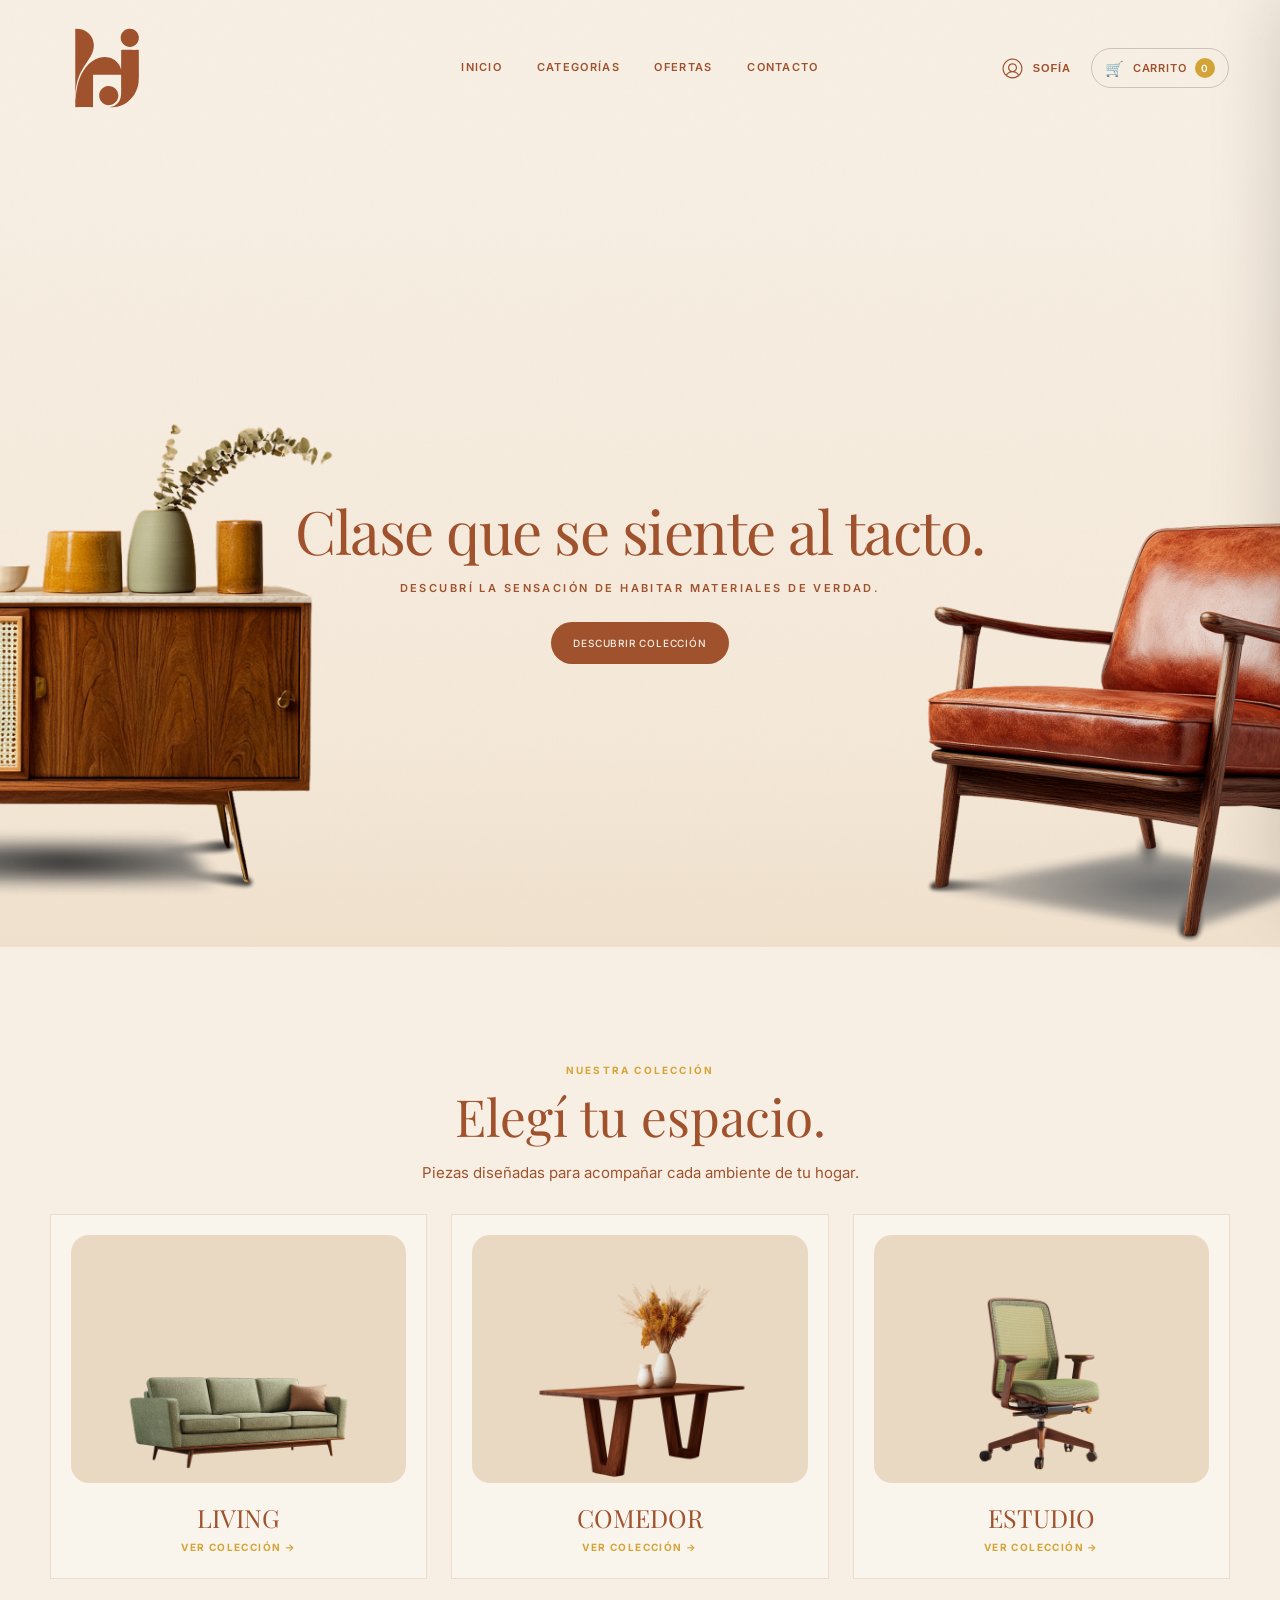
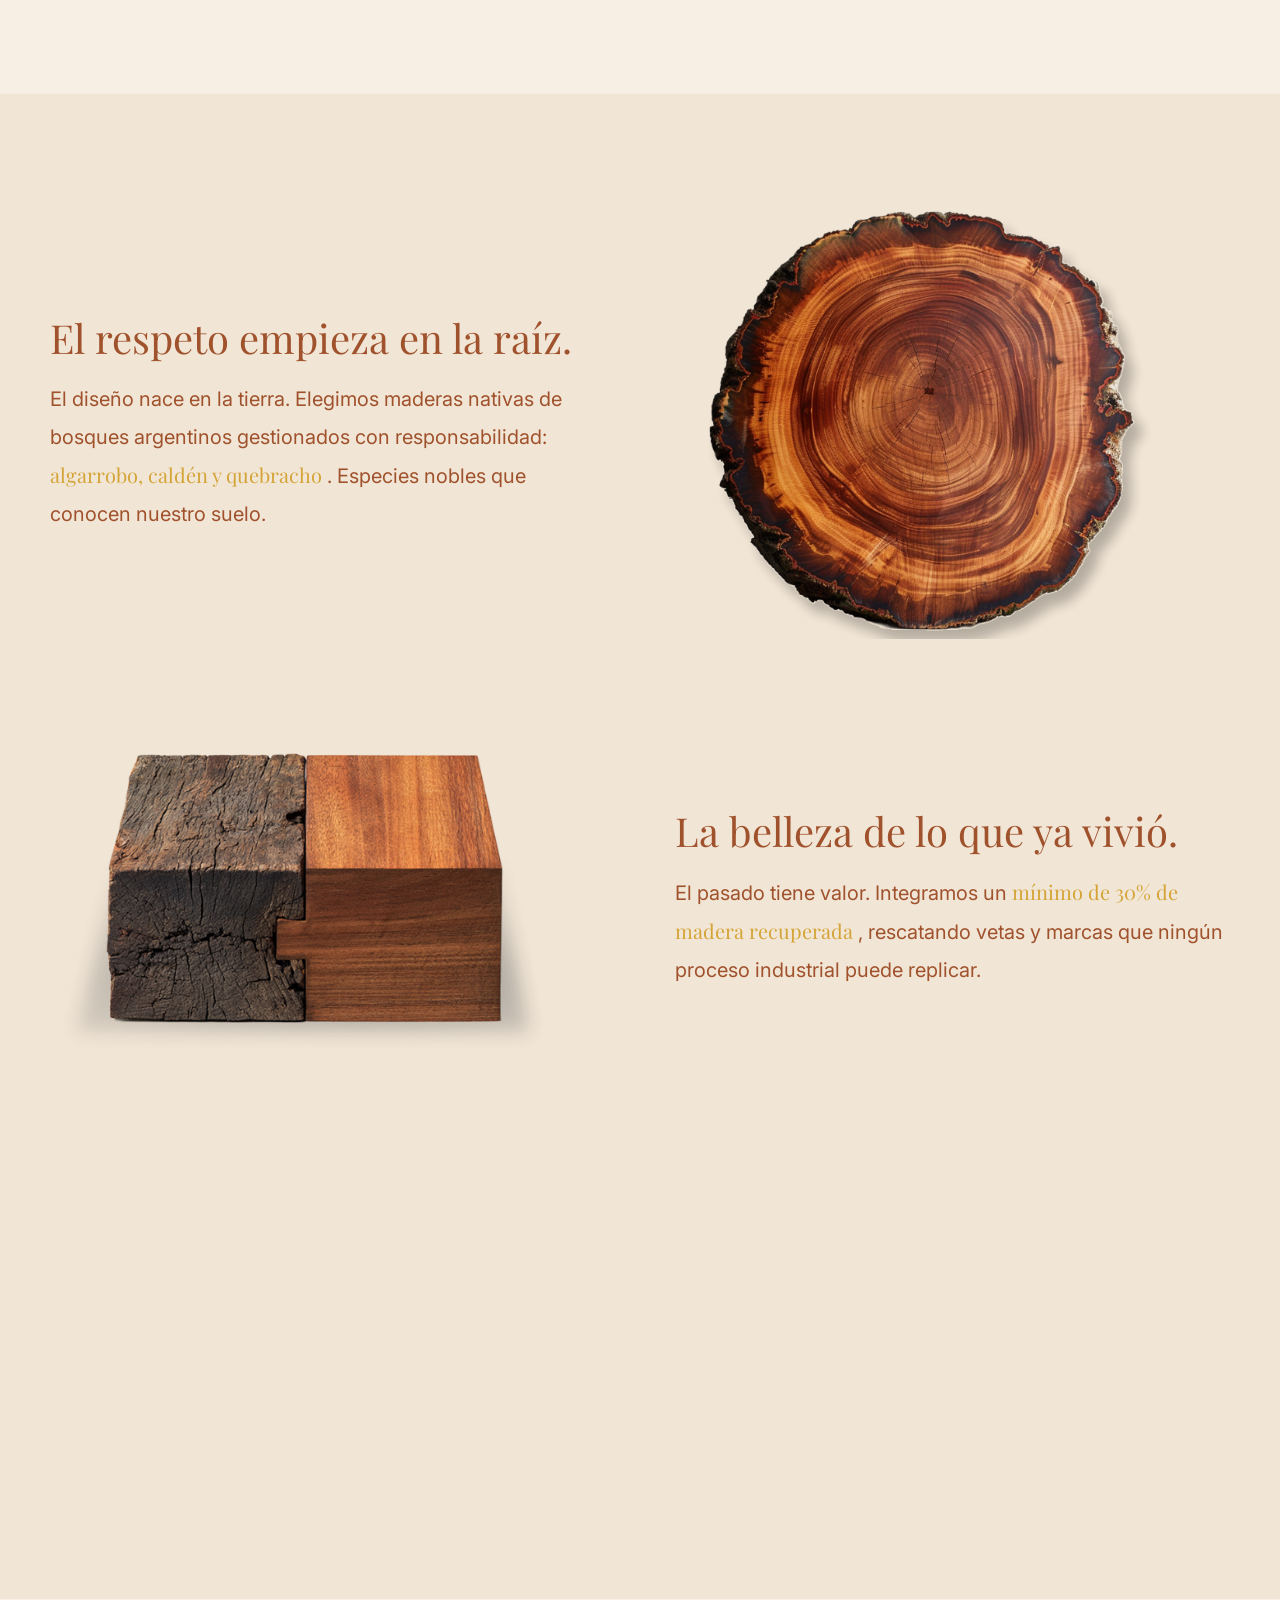
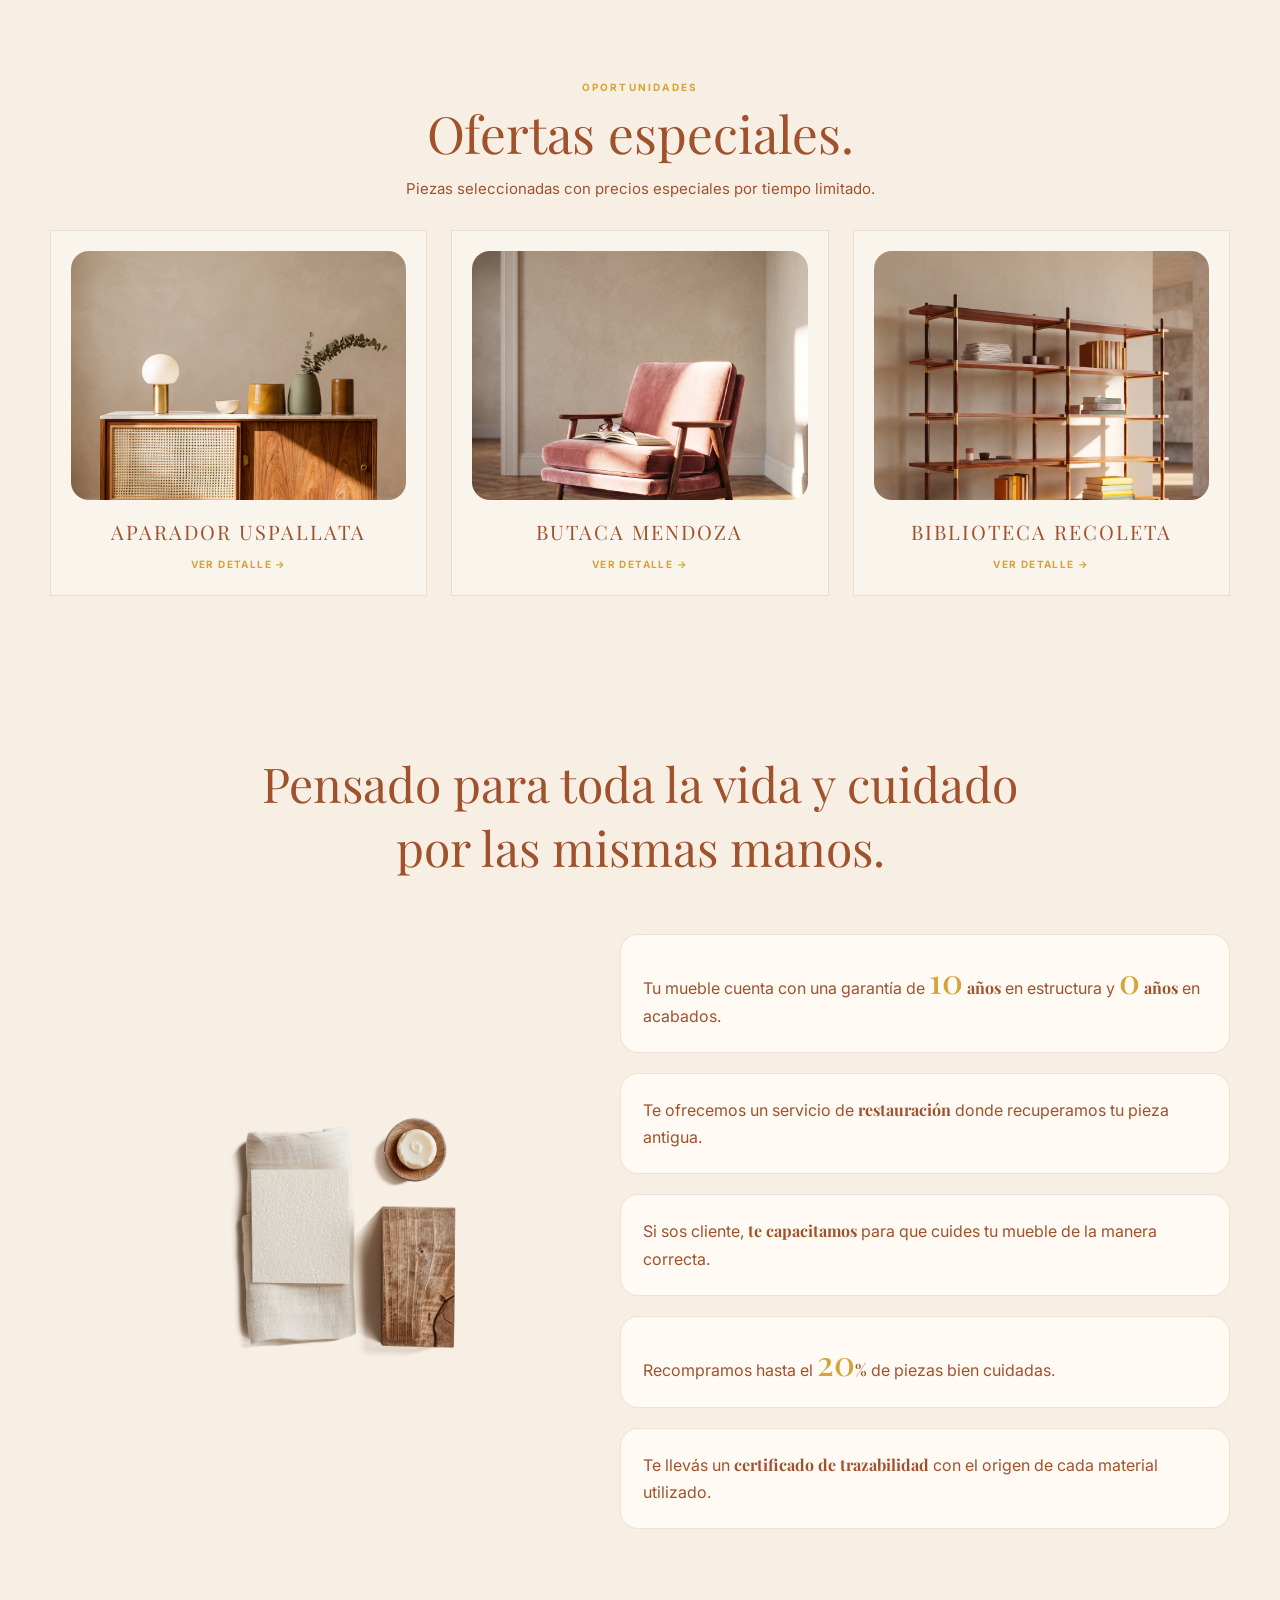
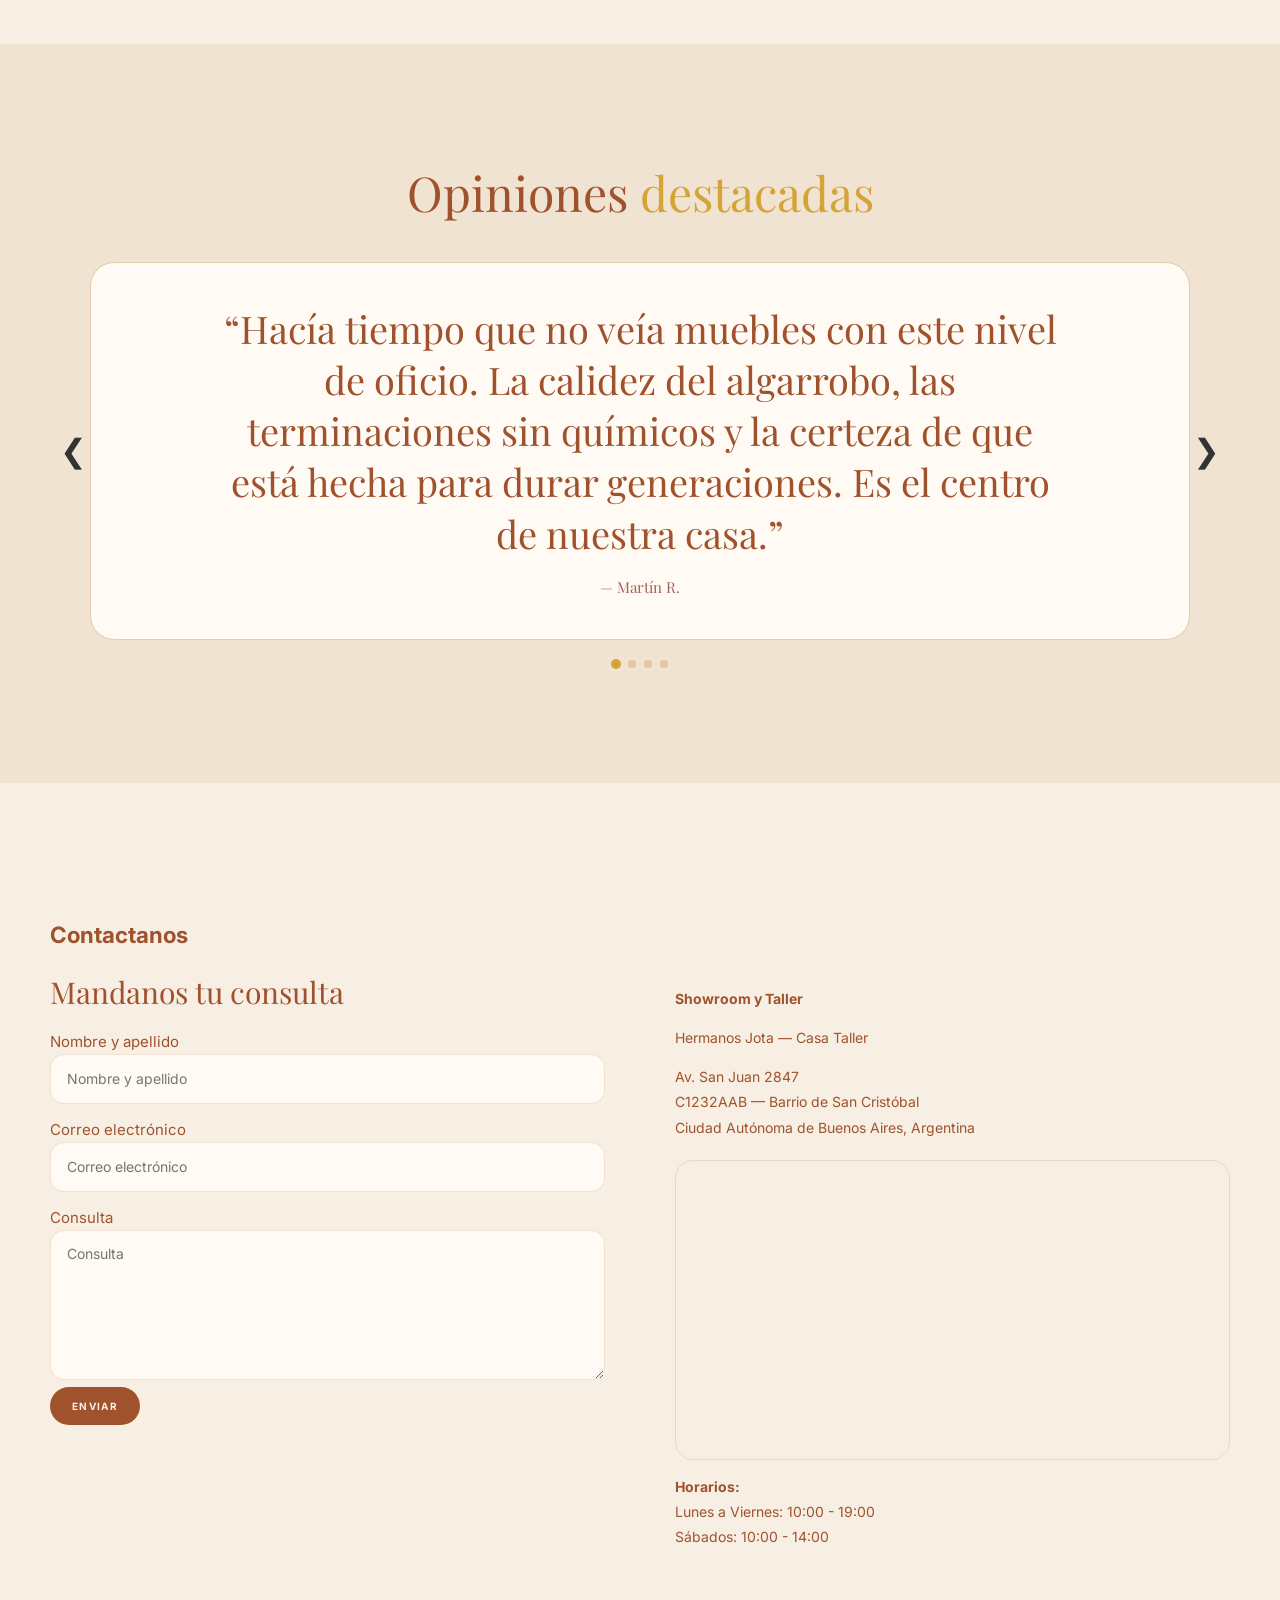
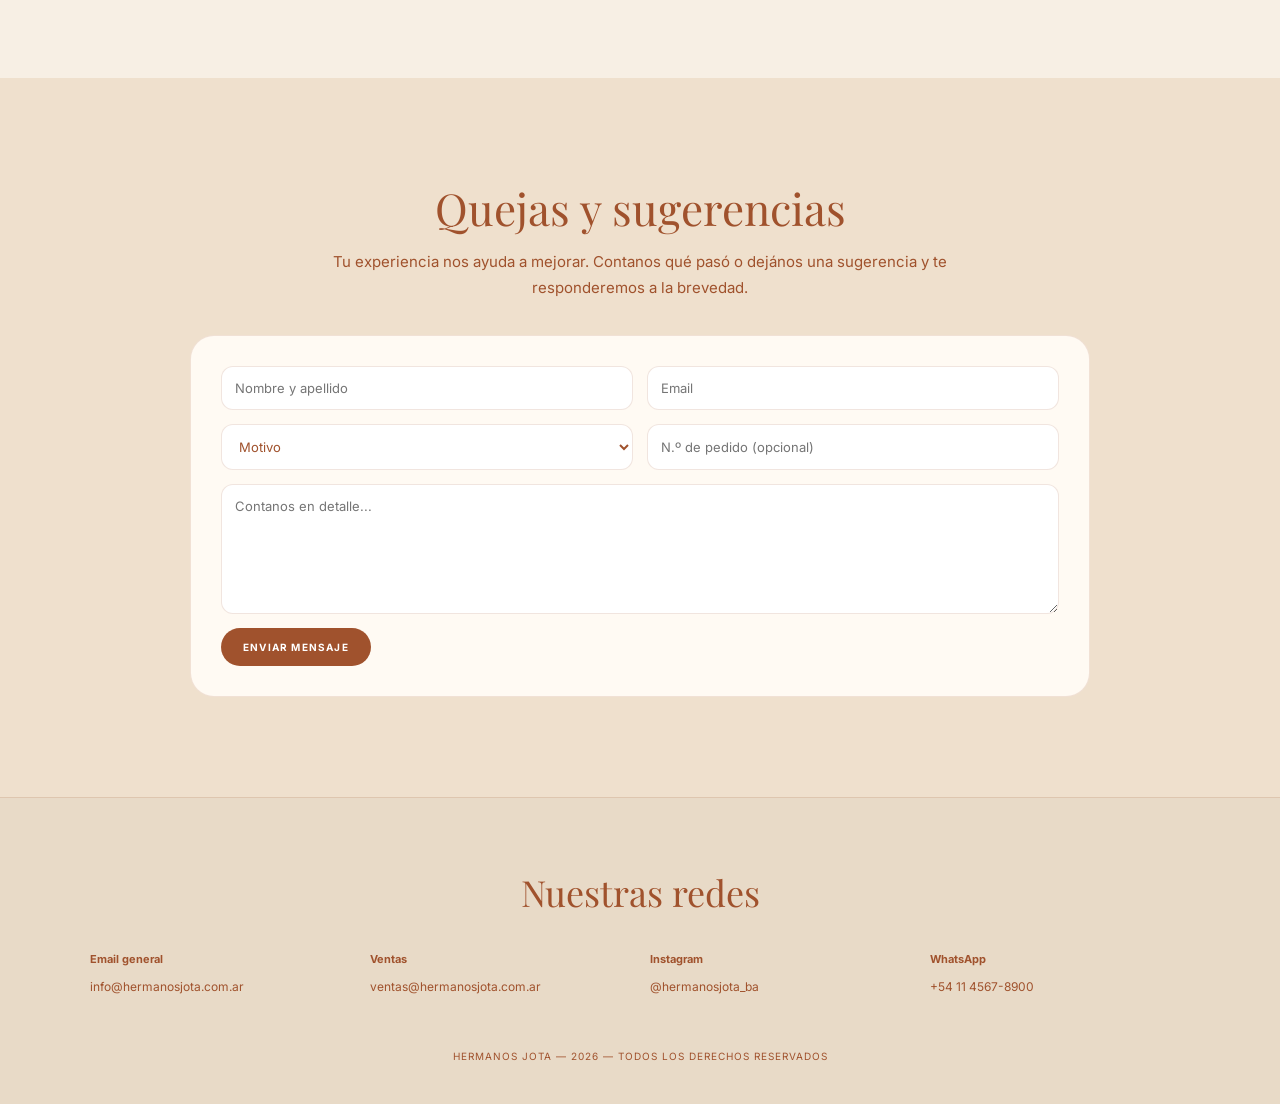
==== commit 50be9b4d: "Animaciones" ====
--- a/index.html
+++ b/index.html
@@ -179,56 +179,51 @@
 
         <div class="categorias__grid">
 
-          <button class="categoria-card" type="button" data-categoria-link="livings">
-
+          <!-- Tarjeta 1: Living -->
+          <a class="categoria-card" href="./productos.html?categoria=livings">
             <span class="categoria-card__image">
               <img src="./assets/Sofá Patagonia.png" alt="Muebles para living">
             </span>
-
+        
             <span class="categoria-card__name">
               LIVING
             </span>
-
-            <span>
-              <a class="categoria-card__link" href="./productos.html?categoria=livings">VER COLECCIÓN →</a>
+        
+            <span class="categoria-card__action">
+              <span class="categoria-card__link">VER COLECCIÓN →</span>
             </span>
-
-          </button>
-
-
-          <button class="categoria-card" type="button" data-categoria-link="comedor">
-
+          </a>
+        
+          <!-- Tarjeta 2: Comedor -->
+          <a class="categoria-card" href="./productos.html?categoria=comedor">
             <span class="categoria-card__image">
               <img src="./assets/Mesa Comedor Pampa.png" alt="Muebles para comedor">
             </span>
-
+        
             <span class="categoria-card__name">
               COMEDOR
             </span>
-
-            <span>
-              <a class="categoria-card__link" href="./productos.html?categoria=comedor">VER COLECCIÓN →</a>
+        
+            <span class="categoria-card__action">
+              <span class="categoria-card__link">VER COLECCIÓN →</span>
             </span>
-
-          </button>
-
-
-          <button class="categoria-card" type="button" data-categoria-link="estudio">
-
+          </a>
+        
+          <!-- Tarjeta 3: Estudio -->
+          <a class="categoria-card" href="./productos.html?categoria=estudio">
             <span class="categoria-card__image">
               <img src="./assets/Silla de Trabajo Belgrano.png" alt="Muebles para estudio">
             </span>
-
+        
             <span class="categoria-card__name">
               ESTUDIO
             </span>
-
-            <span>
-              <a class="categoria-card__link" href="./productos.html?categoria=estudio">VER COLECCIÓN →</a>
+        
+            <span class="categoria-card__action">
+              <span class="categoria-card__link">VER COLECCIÓN →</span>
             </span>
-
-          </button>
-
+          </a>
+        
         </div>
 
       </div>
@@ -907,4 +902,3 @@
 </body>
 
 </html>
-
--- a/css/styles.css
+++ b/css/styles.css
@@ -12,6 +12,9 @@
   
   --font-primary: 'Inter', sans-serif;
   --font-secondary: 'Playfair Display', Georgia, serif;
+
+
+  --ease: cubic-bezier(0.22, 1, 0.36, 1);
     }
     
     *,
@@ -405,7 +408,7 @@
       border: 1px solid var(--line);
       border-radius: var(--radius);
       background: rgba(255, 255, 255, .28);
-      transition: .35s var(--ease);
+      transition: transform 0.45s var(--ease), box-shadow 0.45s var(--ease), background 0.45s var(--ease);
     }
     
     .categoria-card:hover {
@@ -608,7 +611,7 @@
       gap: 15px;
       min-width: 0;
       cursor: default;
-      transition: .35s var(--ease);
+      transition: transform 0.45s var(--ease);
     }
     
     .catalogo__card:hover {
@@ -770,6 +773,7 @@
       box-shadow: var(--shadow);
       transition: .35s var(--ease);
       cursor: pointer;
+      transition: transform 0.45s var(--ease), box-shadow 0.45s var(--ease), background 0.45s var(--ease);
     }
     
     .destacado-card:hover {
@@ -1686,7 +1690,7 @@
   ========================================================= */
   
   .detalle-page {
-      background: var(--bg-surface);
+      background: rgba(247, 239, 228, .92);
       padding: clamp(48px, 6vw, 90px) 24px clamp(70px, 8vw, 110px);
     }
     
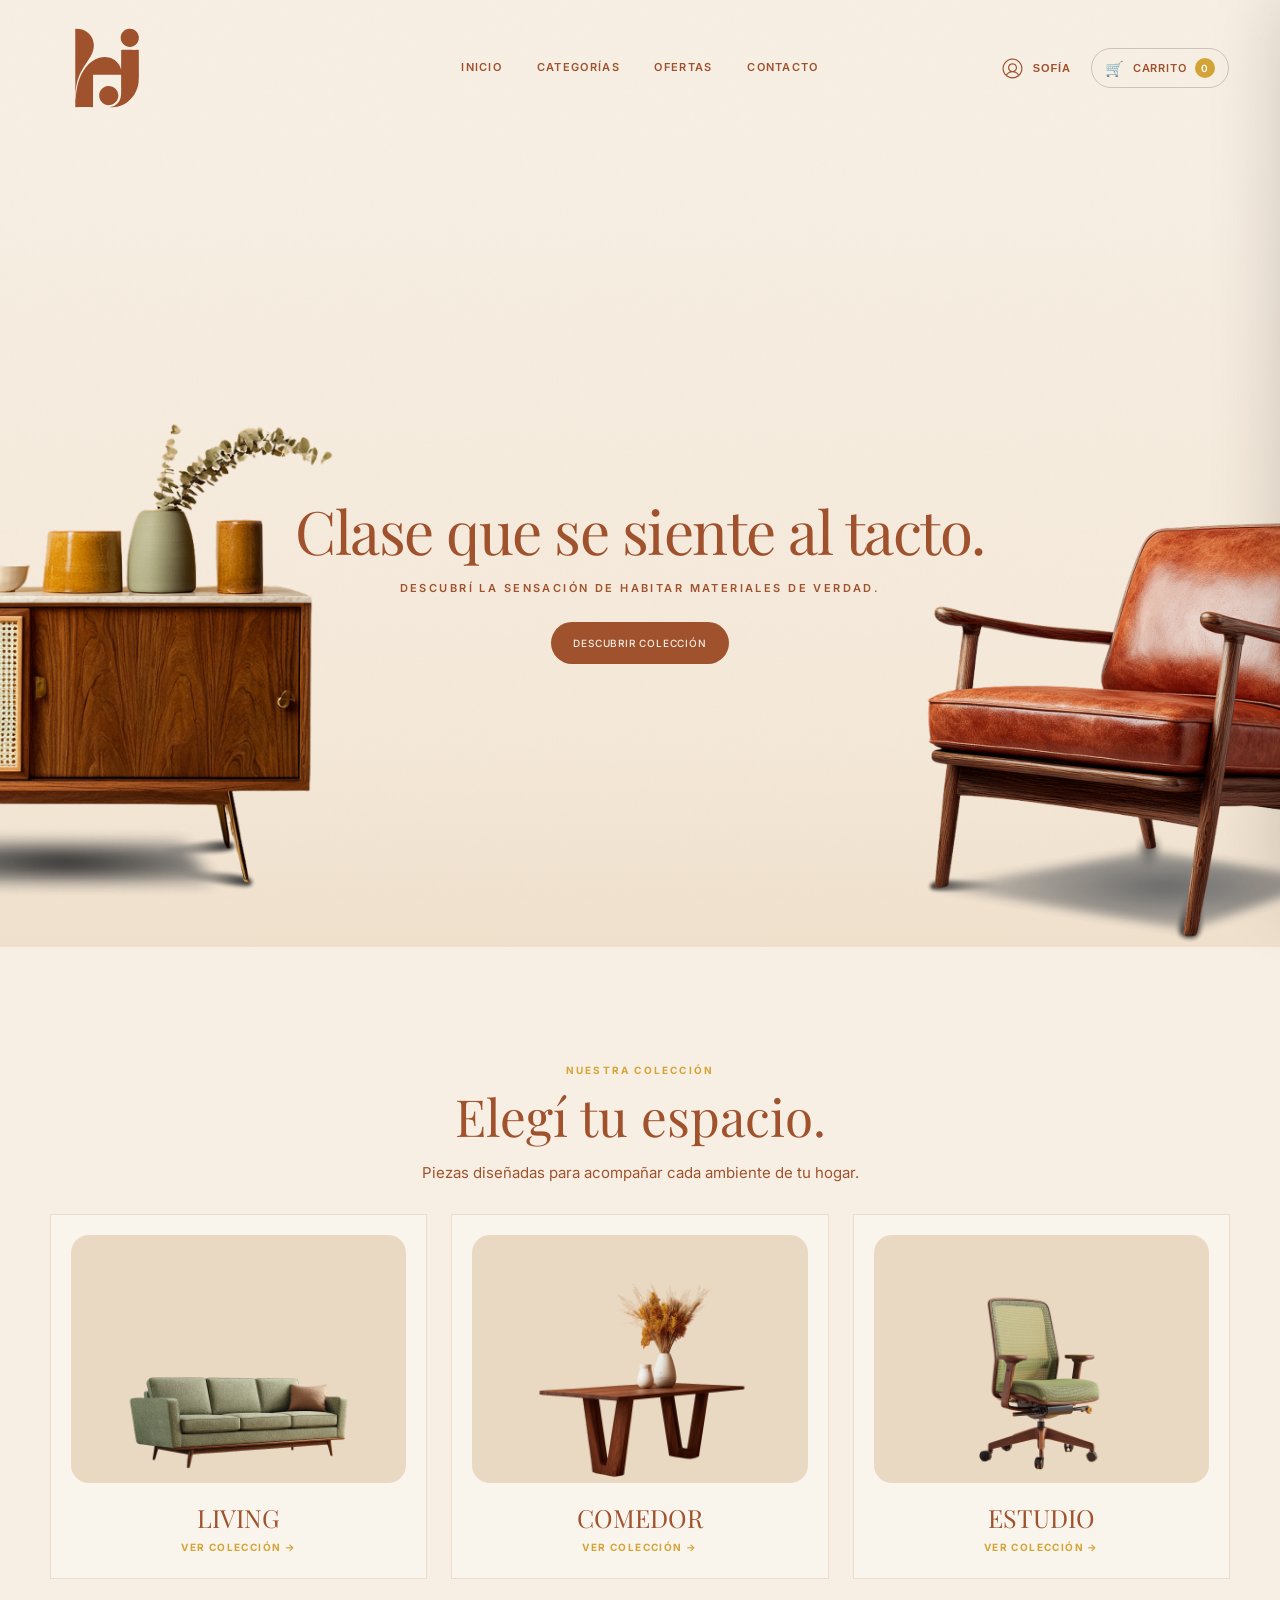
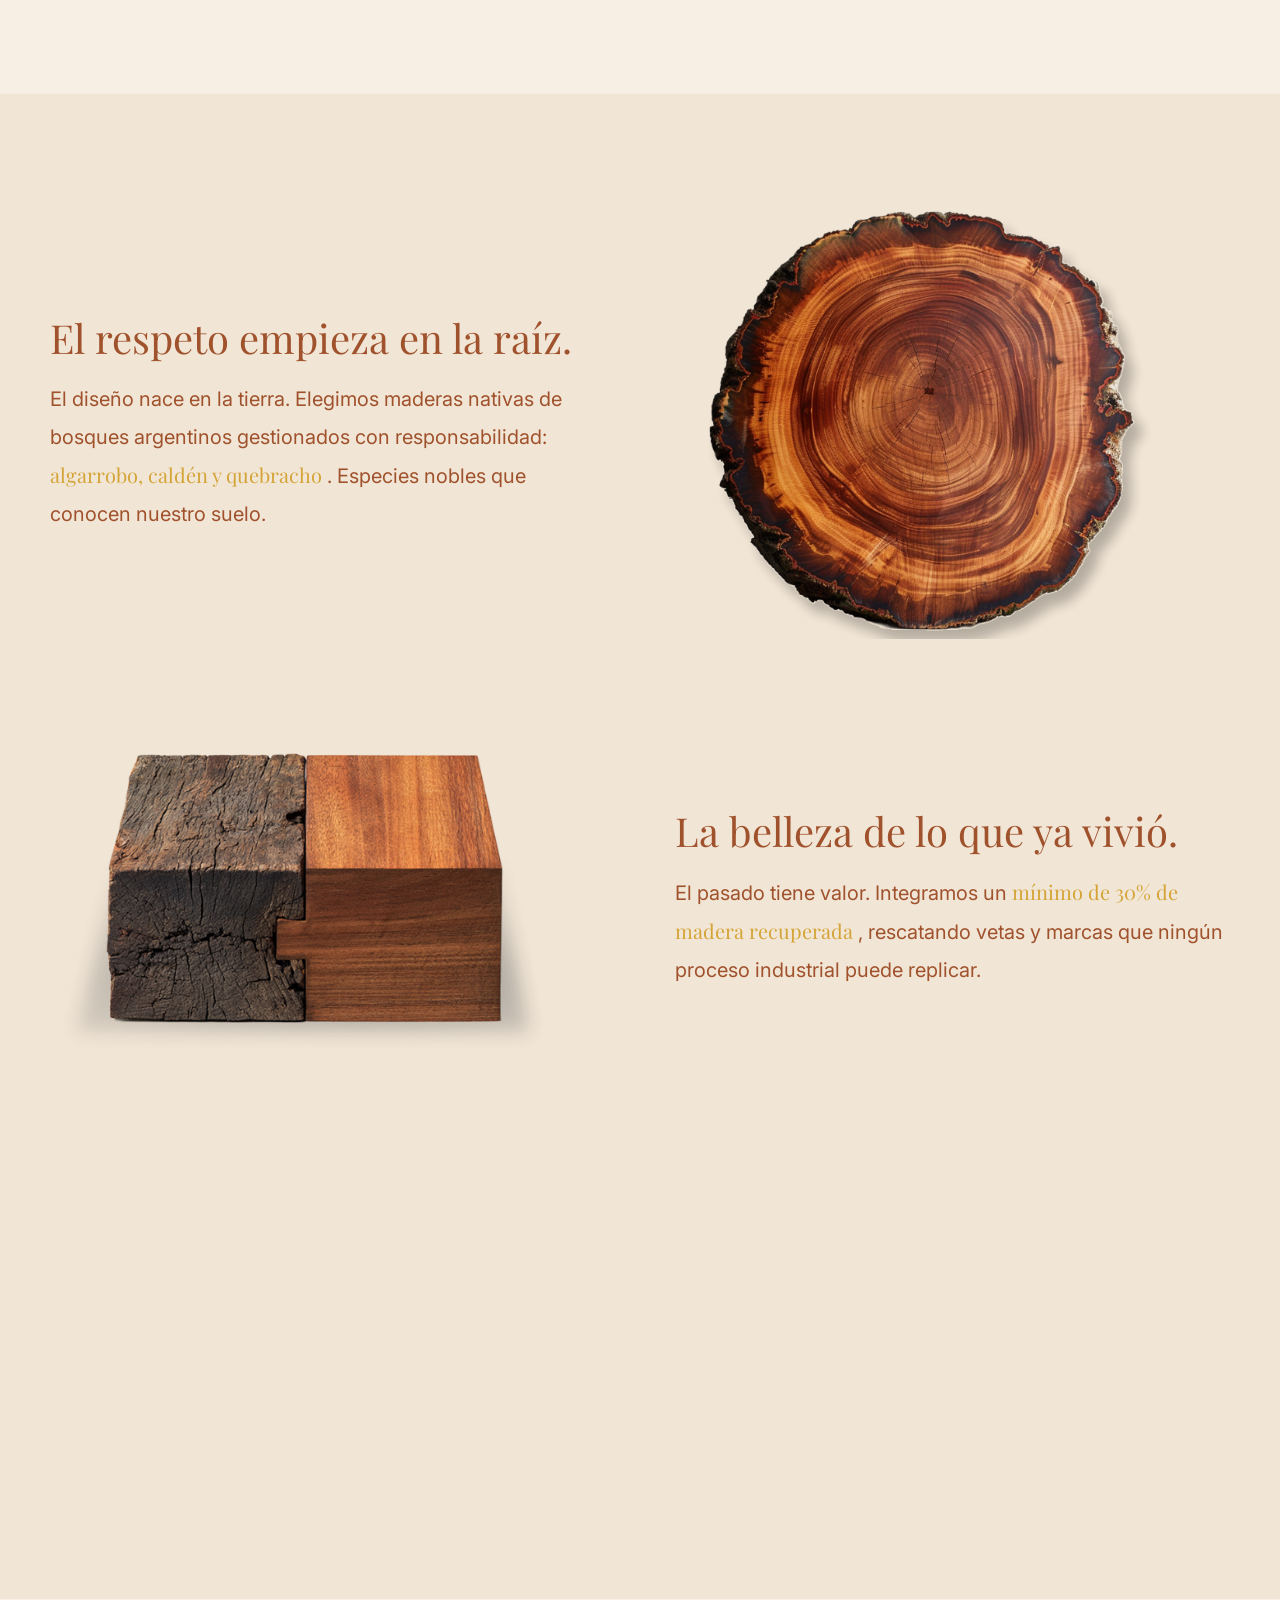
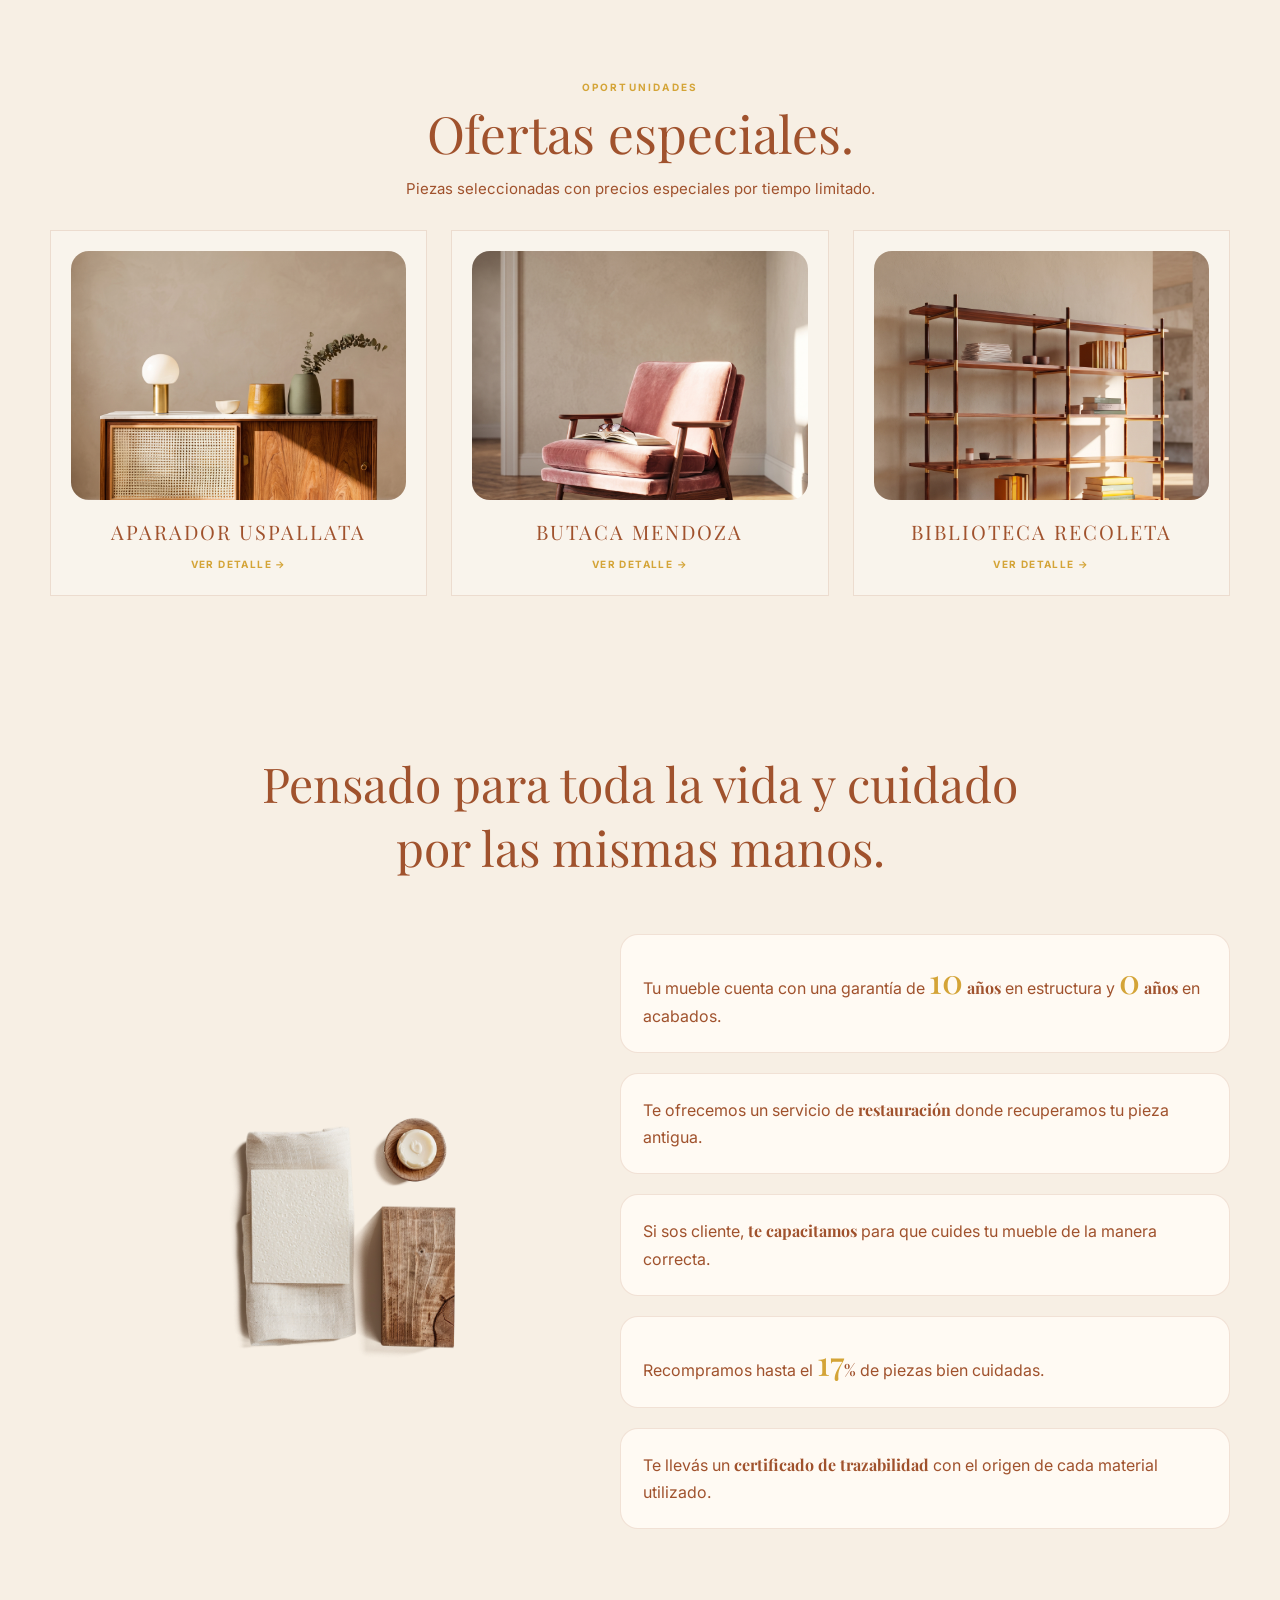
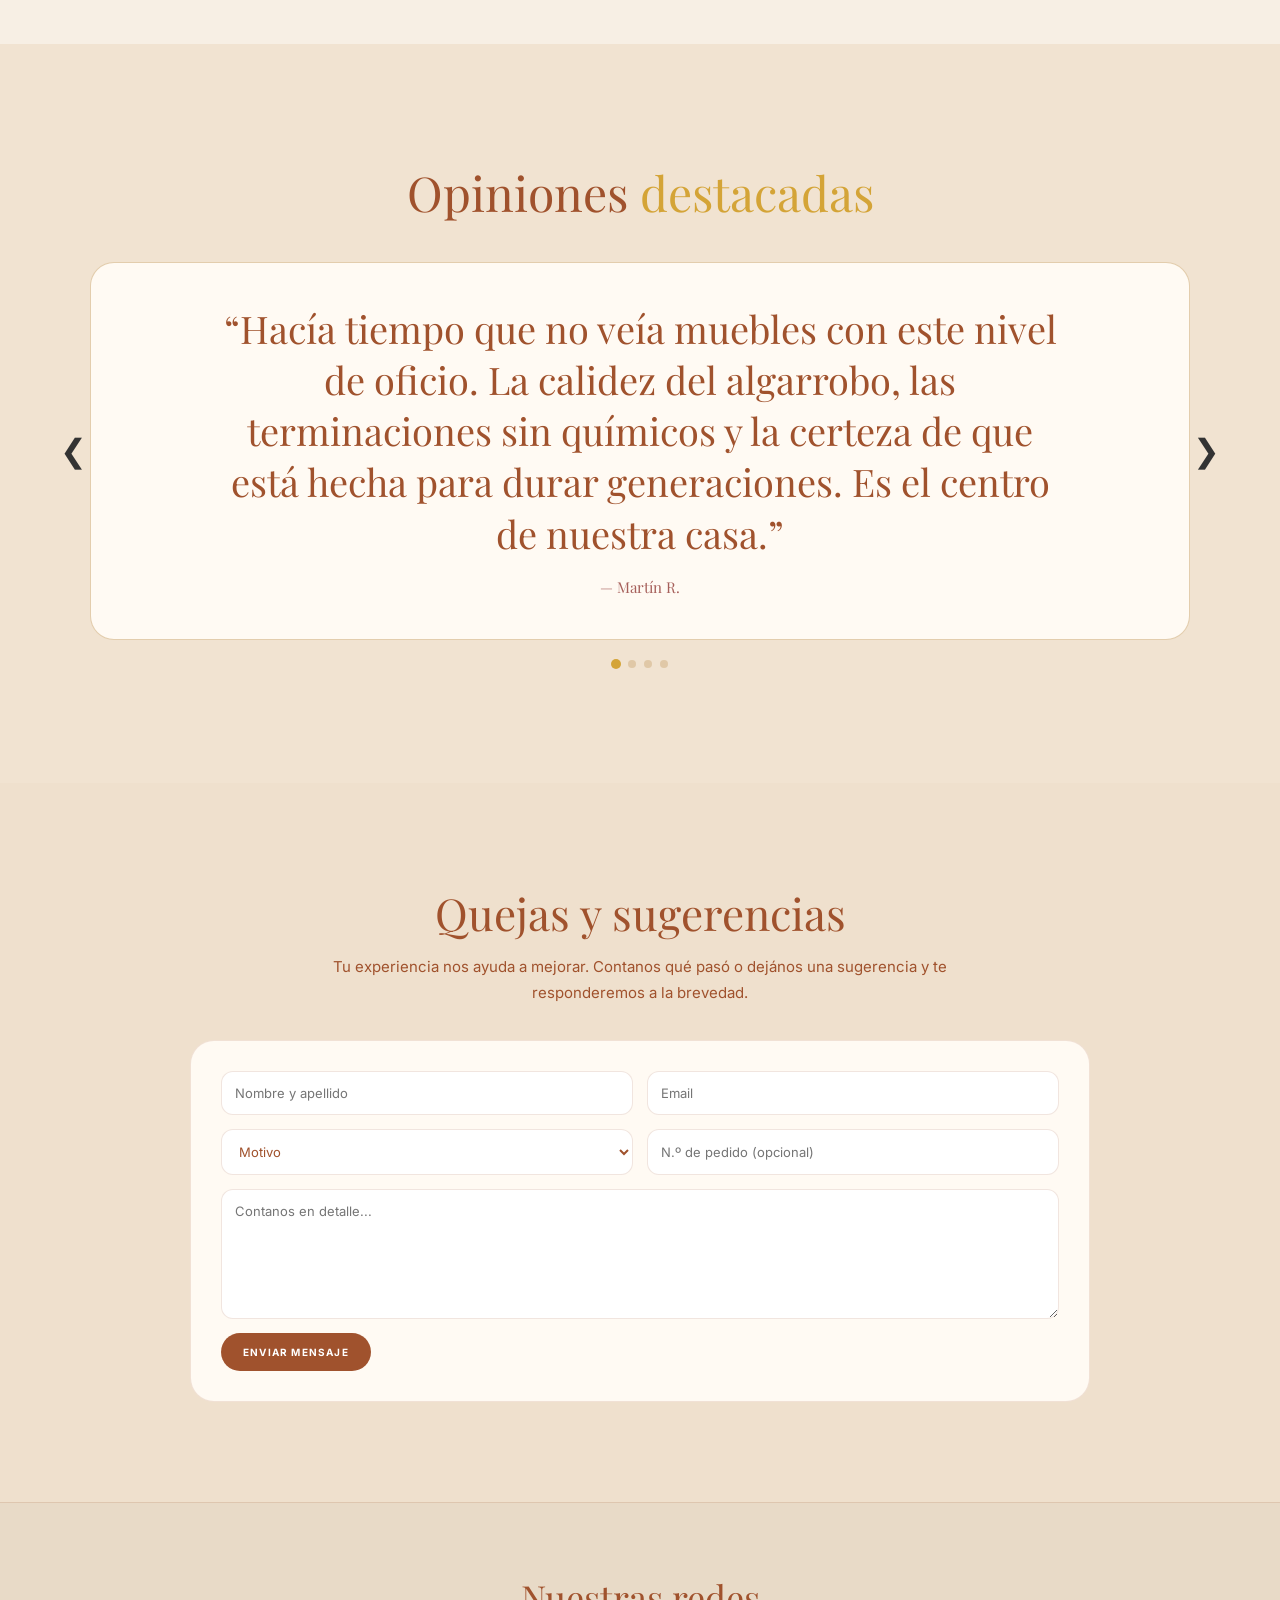
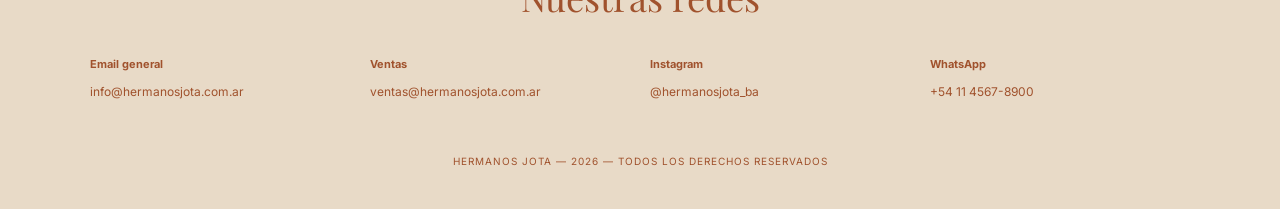
==== commit 1a3e8a07: "Se borro la seccion de contacto vieja" ====
--- a/index.html
+++ b/index.html
@@ -60,7 +60,7 @@
 
       <a href="#ofertas">OFERTAS</a>
 
-      <a href="#contacto">CONTACTO</a>
+      <a href="./contacto.html">CONTACTO</a>
 
     </nav>
 
@@ -593,135 +593,6 @@
           <button class="opiniones__dot" type="button" aria-label="Opinión 3" data-index="2"></button>
 
           <button class="opiniones__dot" type="button" aria-label="Opinión 4" data-index="3"></button>
-
-        </div>
-
-      </div>
-
-    </section>
-
-
-
-    <!-- =====================================================
-         CONTACTO
-    ====================================================== -->
-
-    <section class="contacto" id="contacto">
-
-      <div class="contacto__container">
-
-        <h2 class="contacto__title reveal">
-          Contactanos
-        </h2>
-
-
-        <div class="contacto__layout">
-
-
-          <form class="contacto__form reveal" id="contactoForm" action="#" method="post" novalidate>
-
-            <p class="contacto__form-title">
-              Mandanos tu consulta
-            </p>
-
-
-            <div class="contacto__fields">
-
-              <div class="contacto__field">
-
-                <label class="contacto__sr-only" for="nombre">
-                  Nombre y apellido
-                </label>
-
-                <input id="nombre" class="contacto__input" type="text" name="nombre" placeholder="Nombre y apellido"
-                  autocomplete="name" required>
-
-              </div>
-
-
-              <div class="contacto__field">
-
-                <label class="contacto__sr-only" for="email">
-                  Correo electrónico
-                </label>
-
-                <input id="email" class="contacto__input" type="email" name="email" placeholder="Correo electrónico"
-                  autocomplete="email" required>
-
-              </div>
-
-
-              <div class="contacto__field">
-
-                <label class="contacto__sr-only" for="consulta">
-                  Consulta
-                </label>
-
-                <textarea id="consulta" class="contacto__textarea" name="consulta" placeholder="Consulta" rows="6"
-                  required></textarea>
-
-              </div>
-
-            </div>
-
-
-            <button class="contacto__submit" type="submit">
-              ENVIAR
-            </button>
-
-
-            <p class="contacto__success" id="contactoSuccess" hidden>
-              Recibimos tu consulta. Te respondemos en menos de 24 horas.
-            </p>
-
-          </form>
-
-
-
-          <aside class="contacto__info reveal reveal--right">
-
-            <address class="contacto__address">
-
-              <p>
-                <strong>Showroom y Taller</strong>
-              </p>
-
-              <p>
-                Hermanos Jota — Casa Taller
-              </p>
-
-              <p>
-                Av. San Juan 2847<br>
-                C1232AAB — Barrio de San Cristóbal<br>
-                Ciudad Autónoma de Buenos Aires, Argentina
-              </p>
-
-            </address>
-
-
-            <div class="map-container">
-
-              <iframe
-                src="https://www.google.com/maps?q=Av.+San+Juan+2847,+San+Crist%C3%B3bal,+Buenos+Aires&output=embed"
-                title="Ubicación del showroom Hermanos Jota" width="100%" height="100%" style="border:0"
-                allowfullscreen="" loading="lazy" referrerpolicy="no-referrer-when-downgrade"></iframe>
-
-            </div>
-
-
-            <p class="contacto__horarios">
-
-              <strong>Horarios:</strong><br>
-
-              Lunes a Viernes:
-              10:00 - 19:00<br>
-
-              Sábados:
-              10:00 - 14:00
-
-            </p>
-
-          </aside>
 
         </div>
 
--- a/css/styles.css
+++ b/css/styles.css
@@ -1715,6 +1715,7 @@
       display: block;
       place-items: center;
       overflow: hidden;
+      border-radius: 2%;
     }
     
     .detalle-visual__frame img {
@@ -1836,6 +1837,63 @@
   border-color: #2b1e18;
   color: #ffffff !important;  /* Mantiene el texto blanco visible */
 }
+
+
+/* Mensaje de error en rojo suave debajo de los campos */
+.error-mensaje {
+  color: var(--color-rosa, #C47A6D);
+  font-size: 11px;
+  margin-top: 5px;
+  display: block;
+}
+
+/* Borde rojo cuando el campo no es válido */
+.contacto__input.error,
+.contacto__textarea.error {
+  border-color: var(--color-rosa, #C47A6D) !important;
+}
+
+/* Mensaje verde de éxito al enviar */
+.contacto__success {
+  margin-top: 15px;
+  padding: 12px 16px;
+  background-color: rgba(135, 169, 107, 0.15); /* Verde Salvia translúcido */
+  border: 1px solid var(--color-salvia, #87A96B);
+  color: var(--color-siena, #A0522D);
+  border-radius: 12px;
+  font-size: 13px;
+  line-height: 1.5;
+}
+
+.contacto__success.is-visible {
+  display: block !important;
+}
+
+
+.contacto__submit {
+  margin-top: 14px;
+  display: inline-flex;
+  justify-content: center;
+  align-items: center;
+  padding: 13px 28px;
+  border: 0;
+  border-radius: 999px;
+  background-color: var(--color-siena, #A0522D);
+  color: #ffffff !important; /* Fuerza el color blanco para contraste */
+  font-family: var(--font-primary, 'Inter', sans-serif);
+  font-size: 11px;
+  font-weight: 700;
+  letter-spacing: .13em;
+  text-transform: uppercase;
+  cursor: pointer;
+  transition: transform 0.25s var(--ease), box-shadow 0.25s var(--ease), background-color 0.25s var(--ease);
+}
+
+.contacto__submit:hover {
+  background-color: #2b1e18;
+  transform: translateY(-2px);
+  box-shadow: 0 8px 20px rgba(61, 43, 34, 0.2);
+}
     
     /* Responsive */
     @media (max-width: 900px) {
